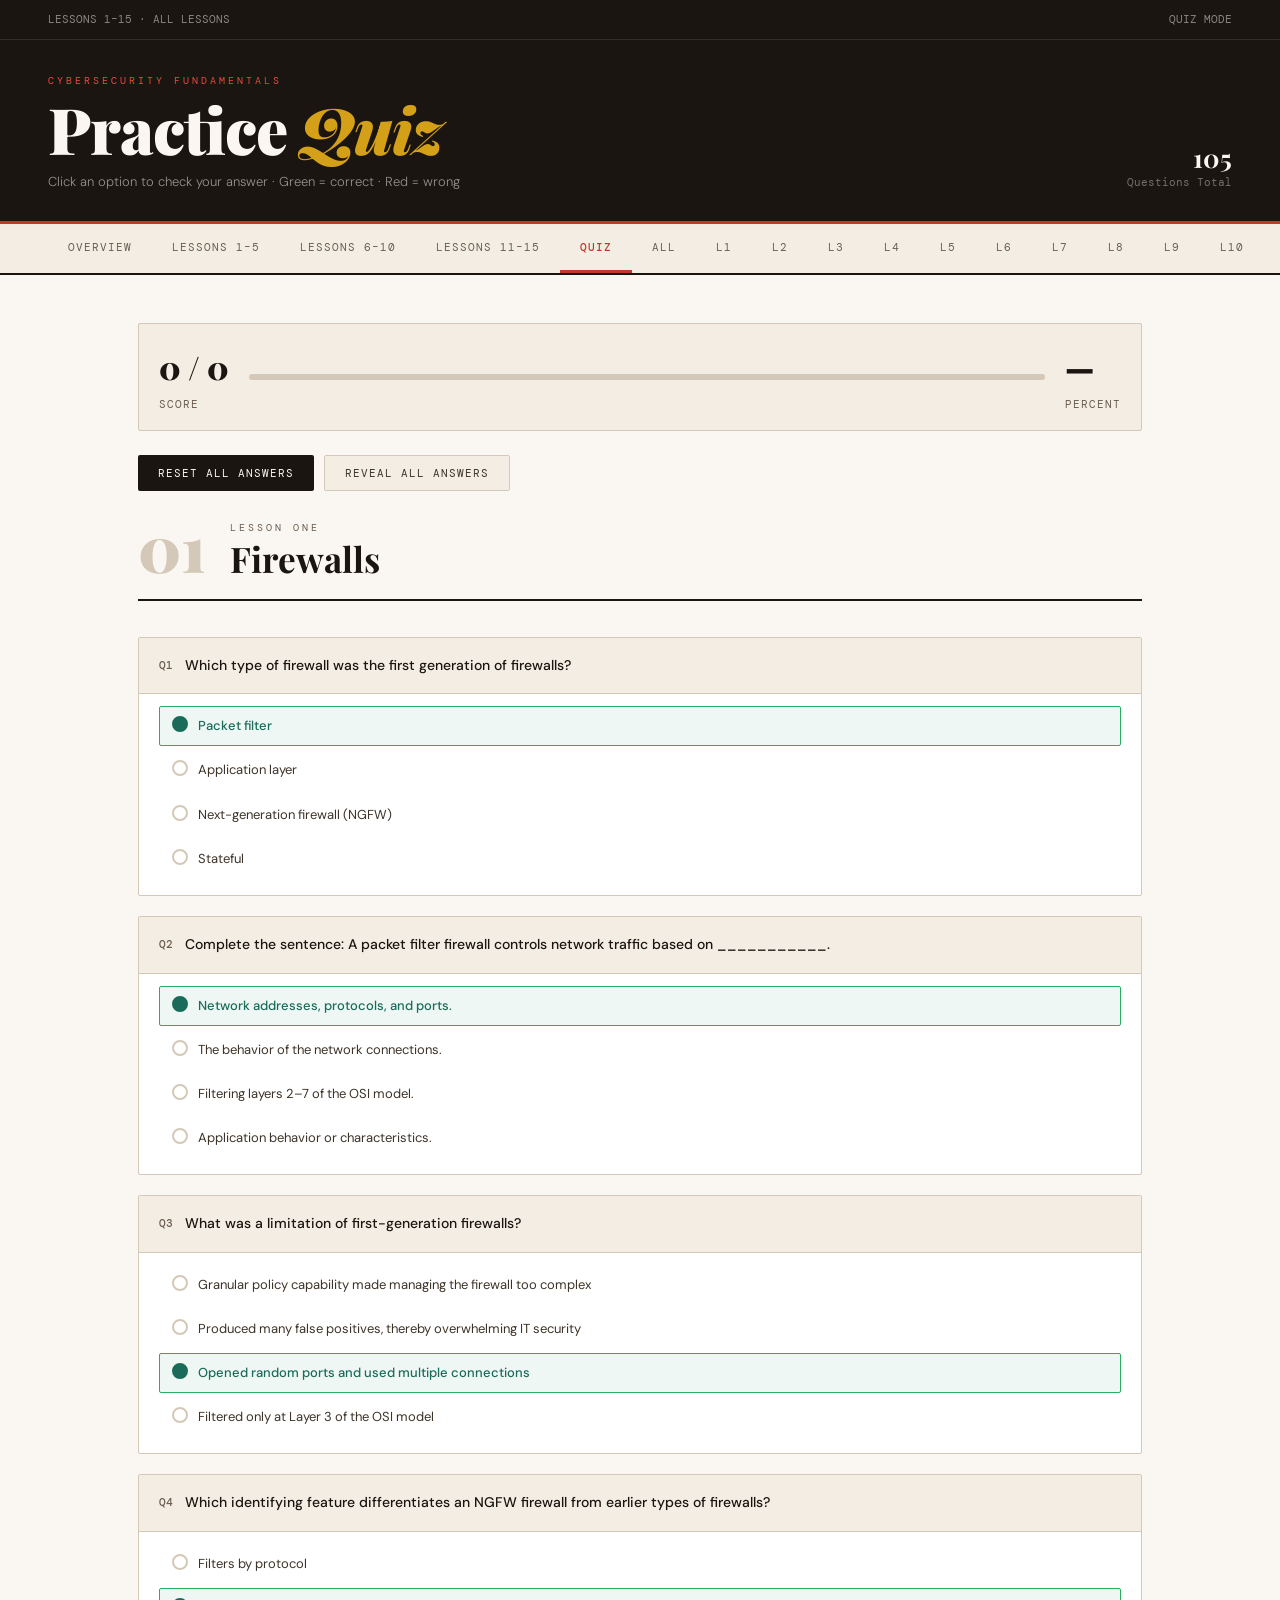
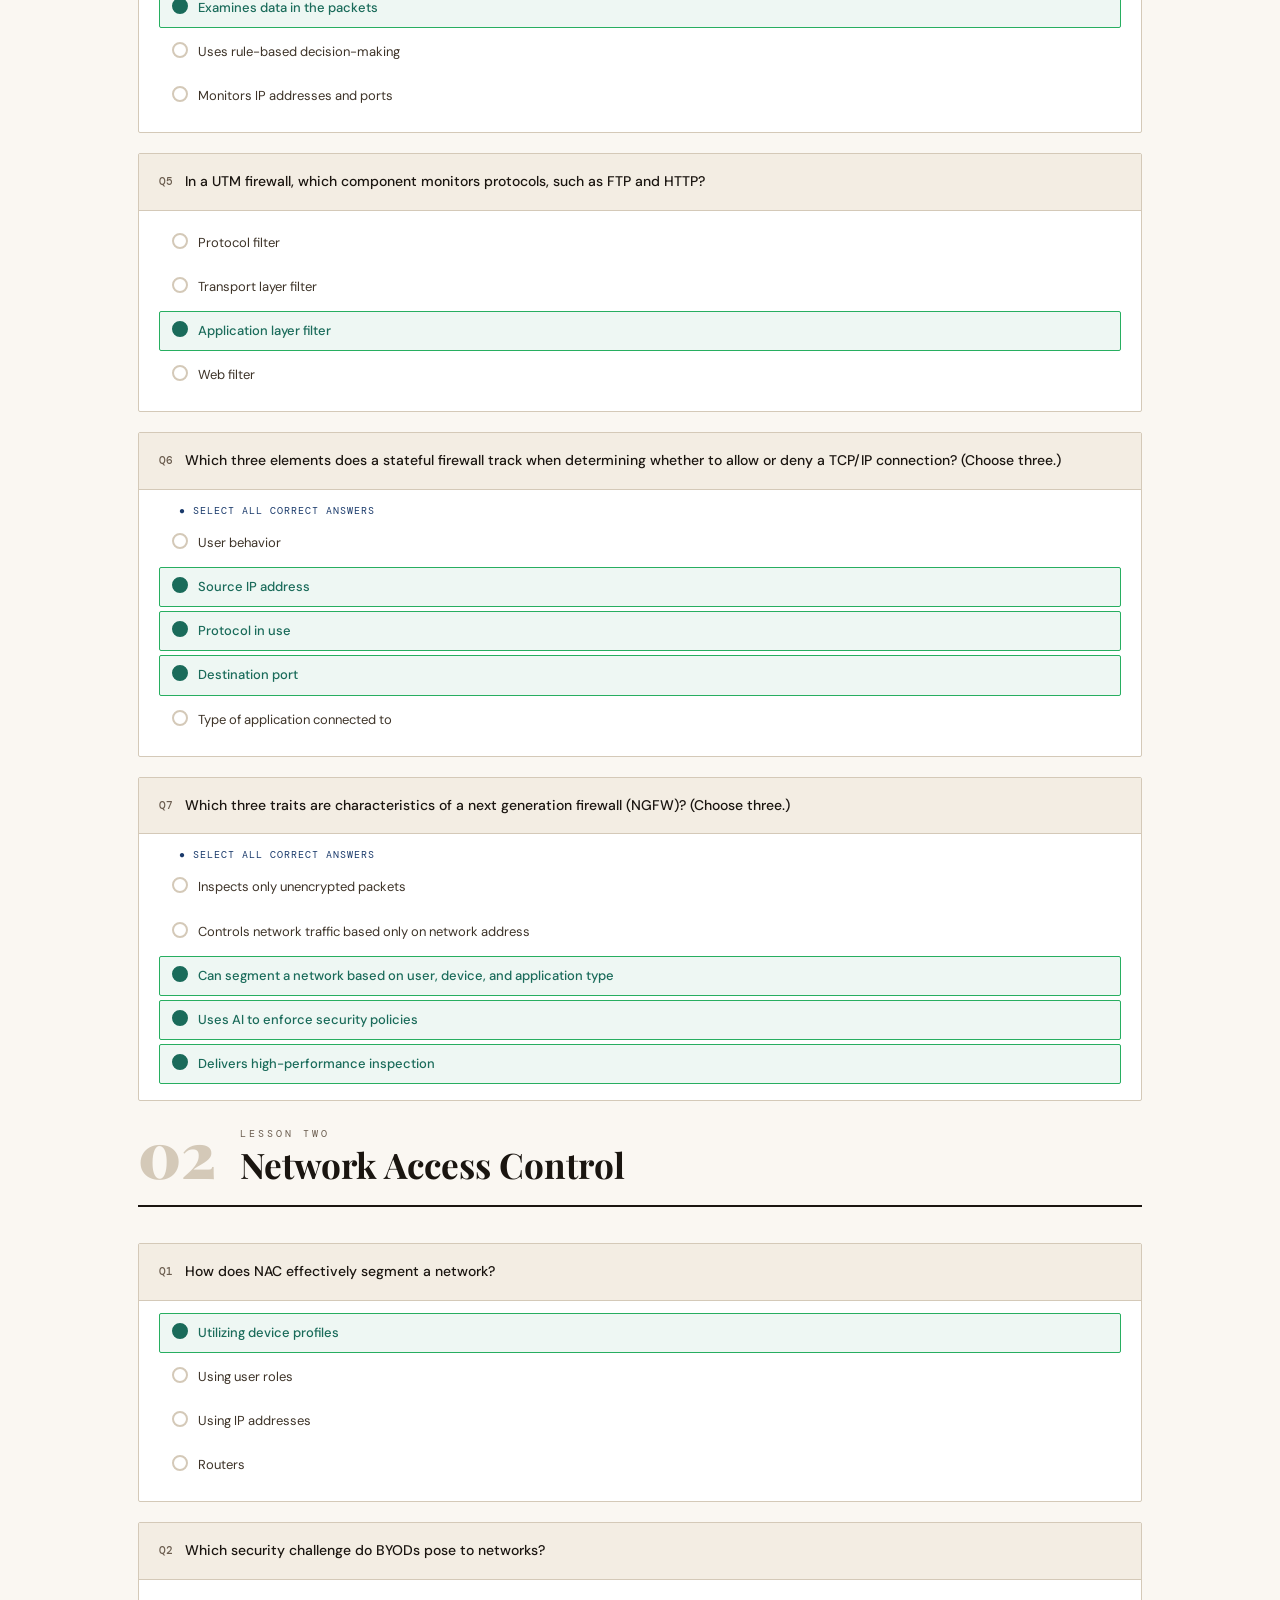
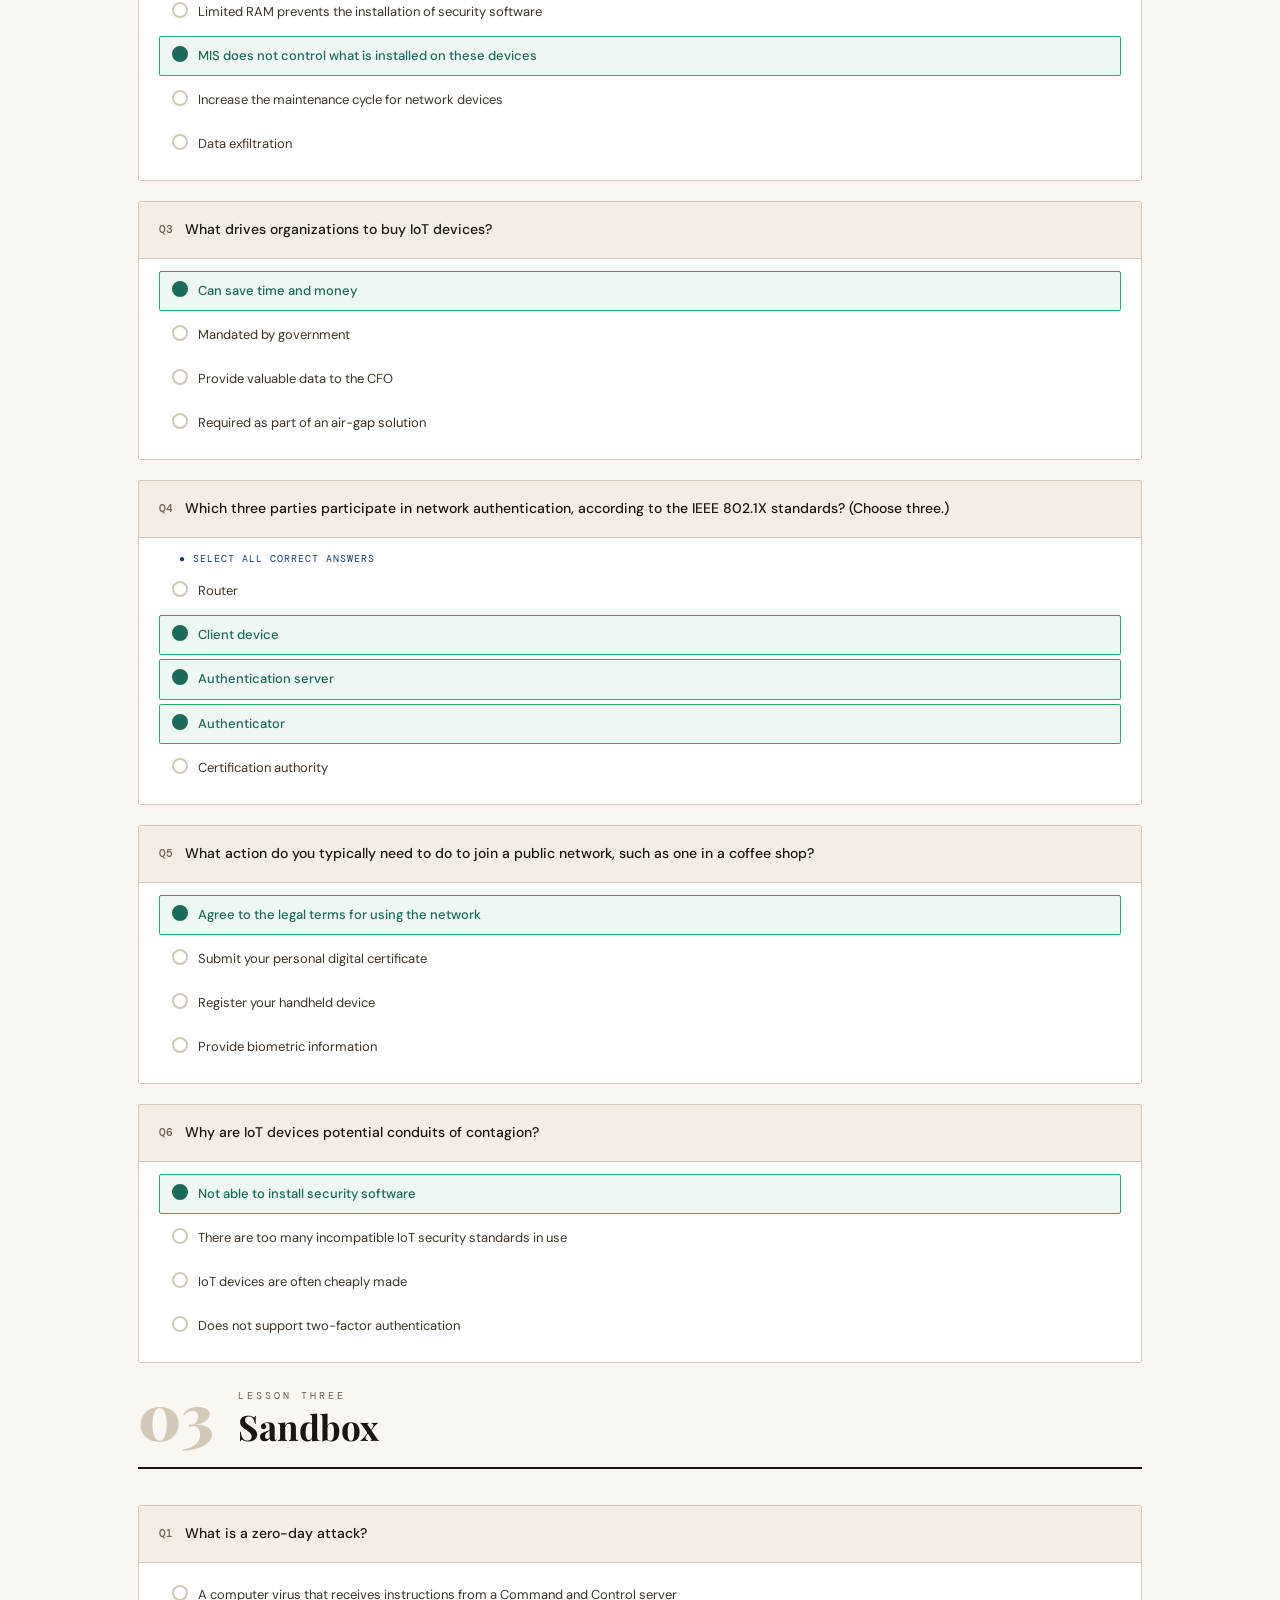
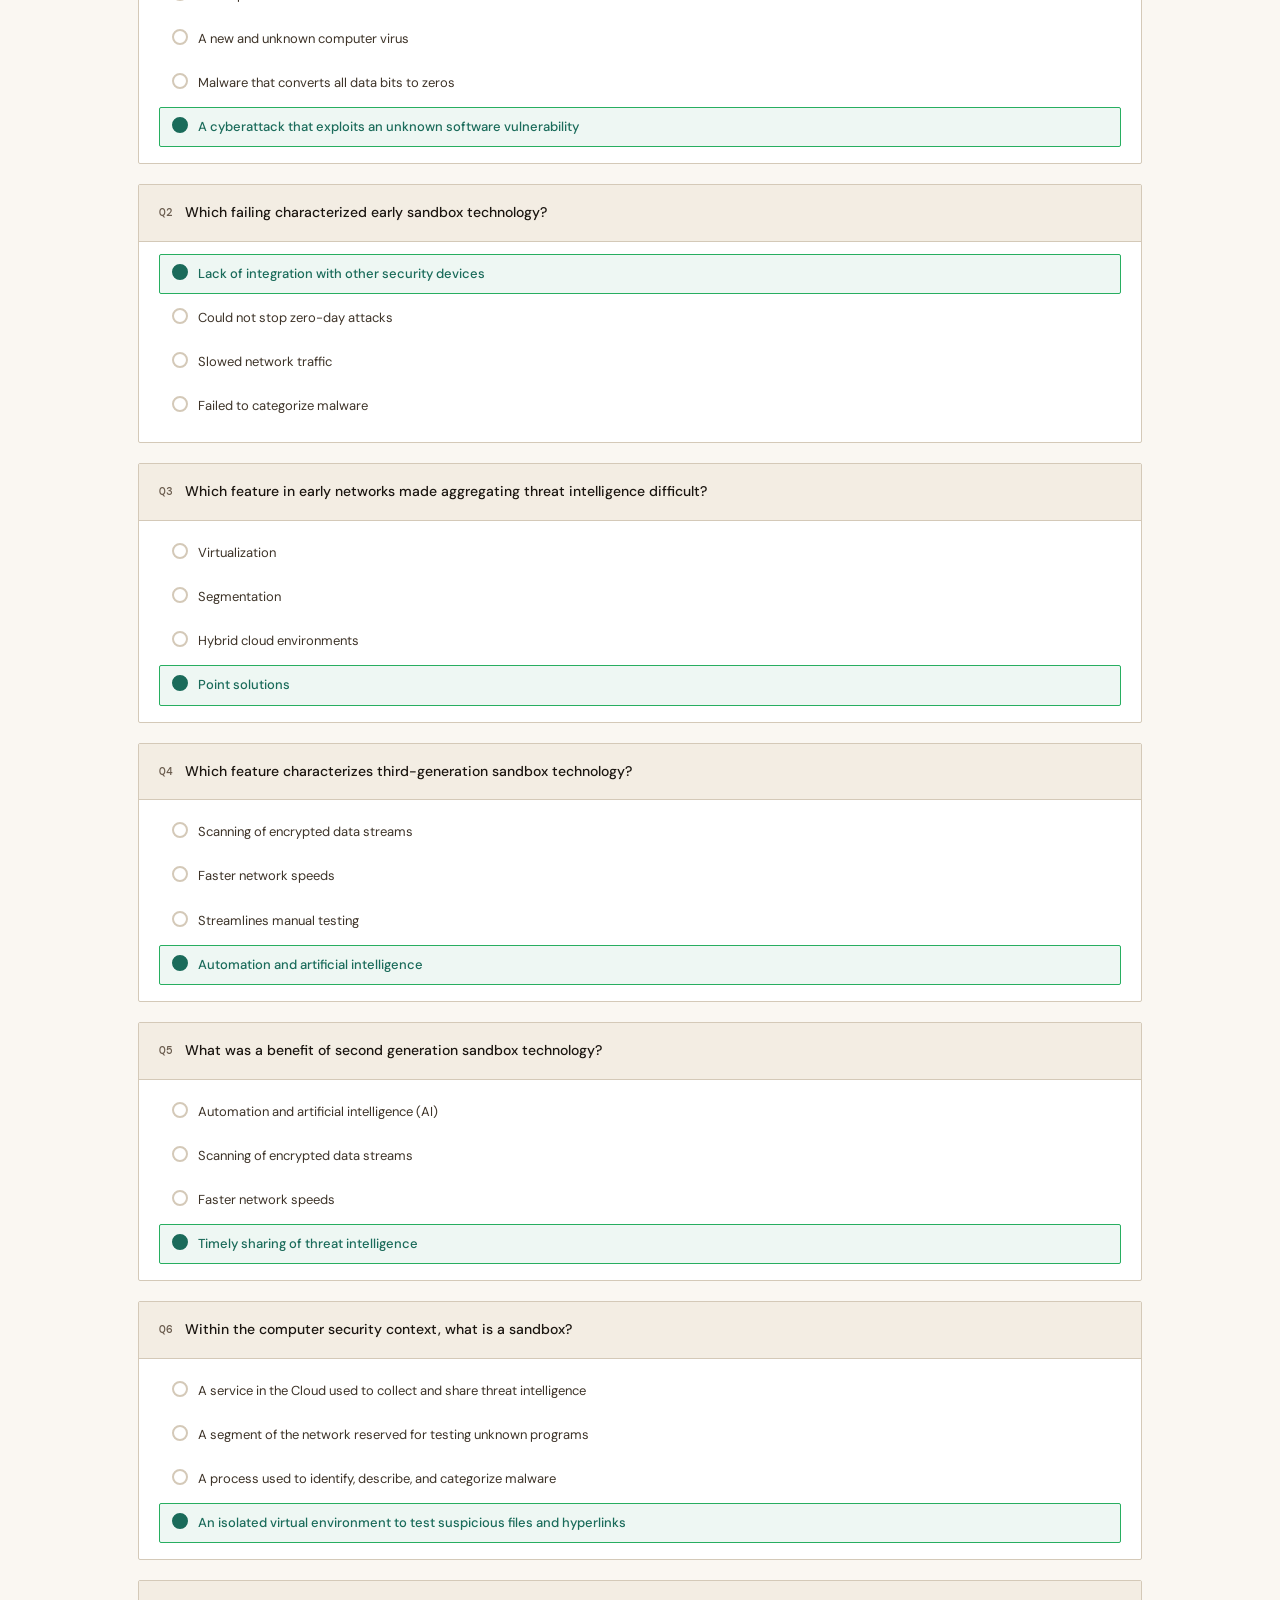
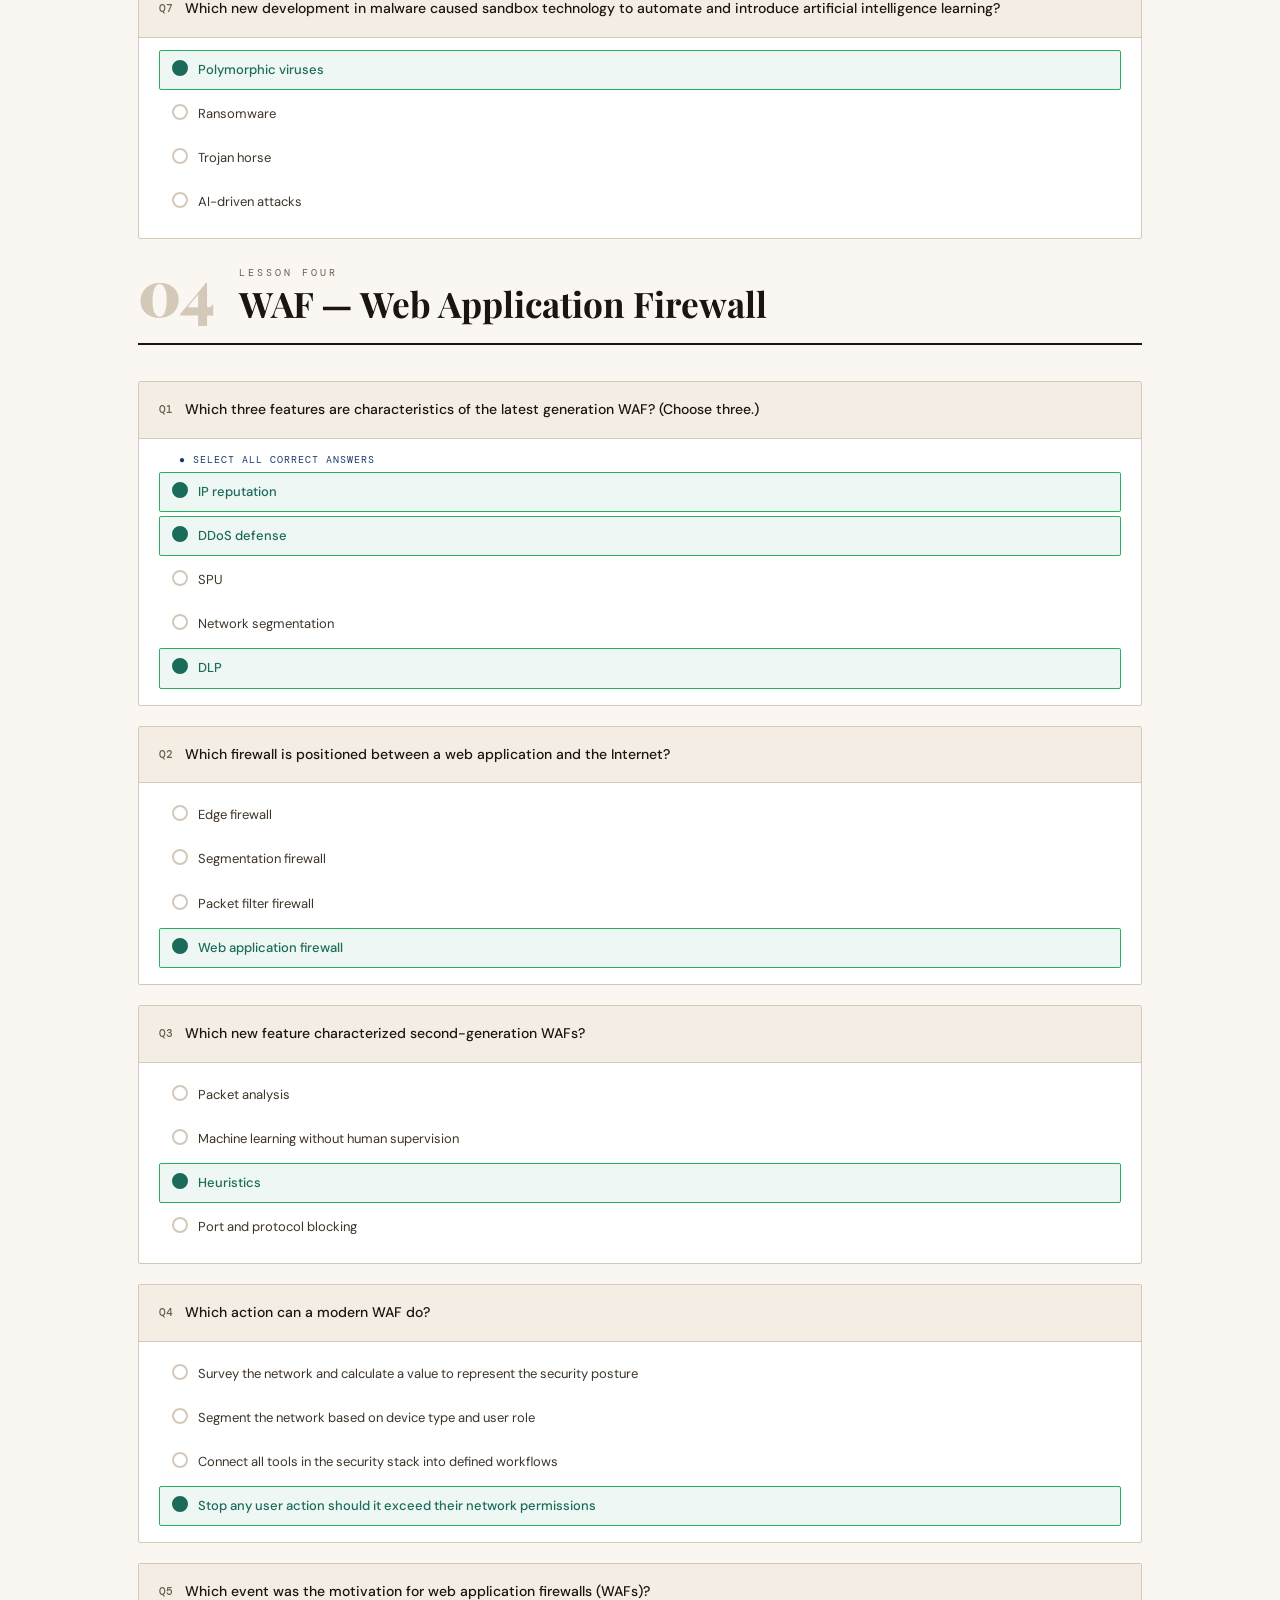
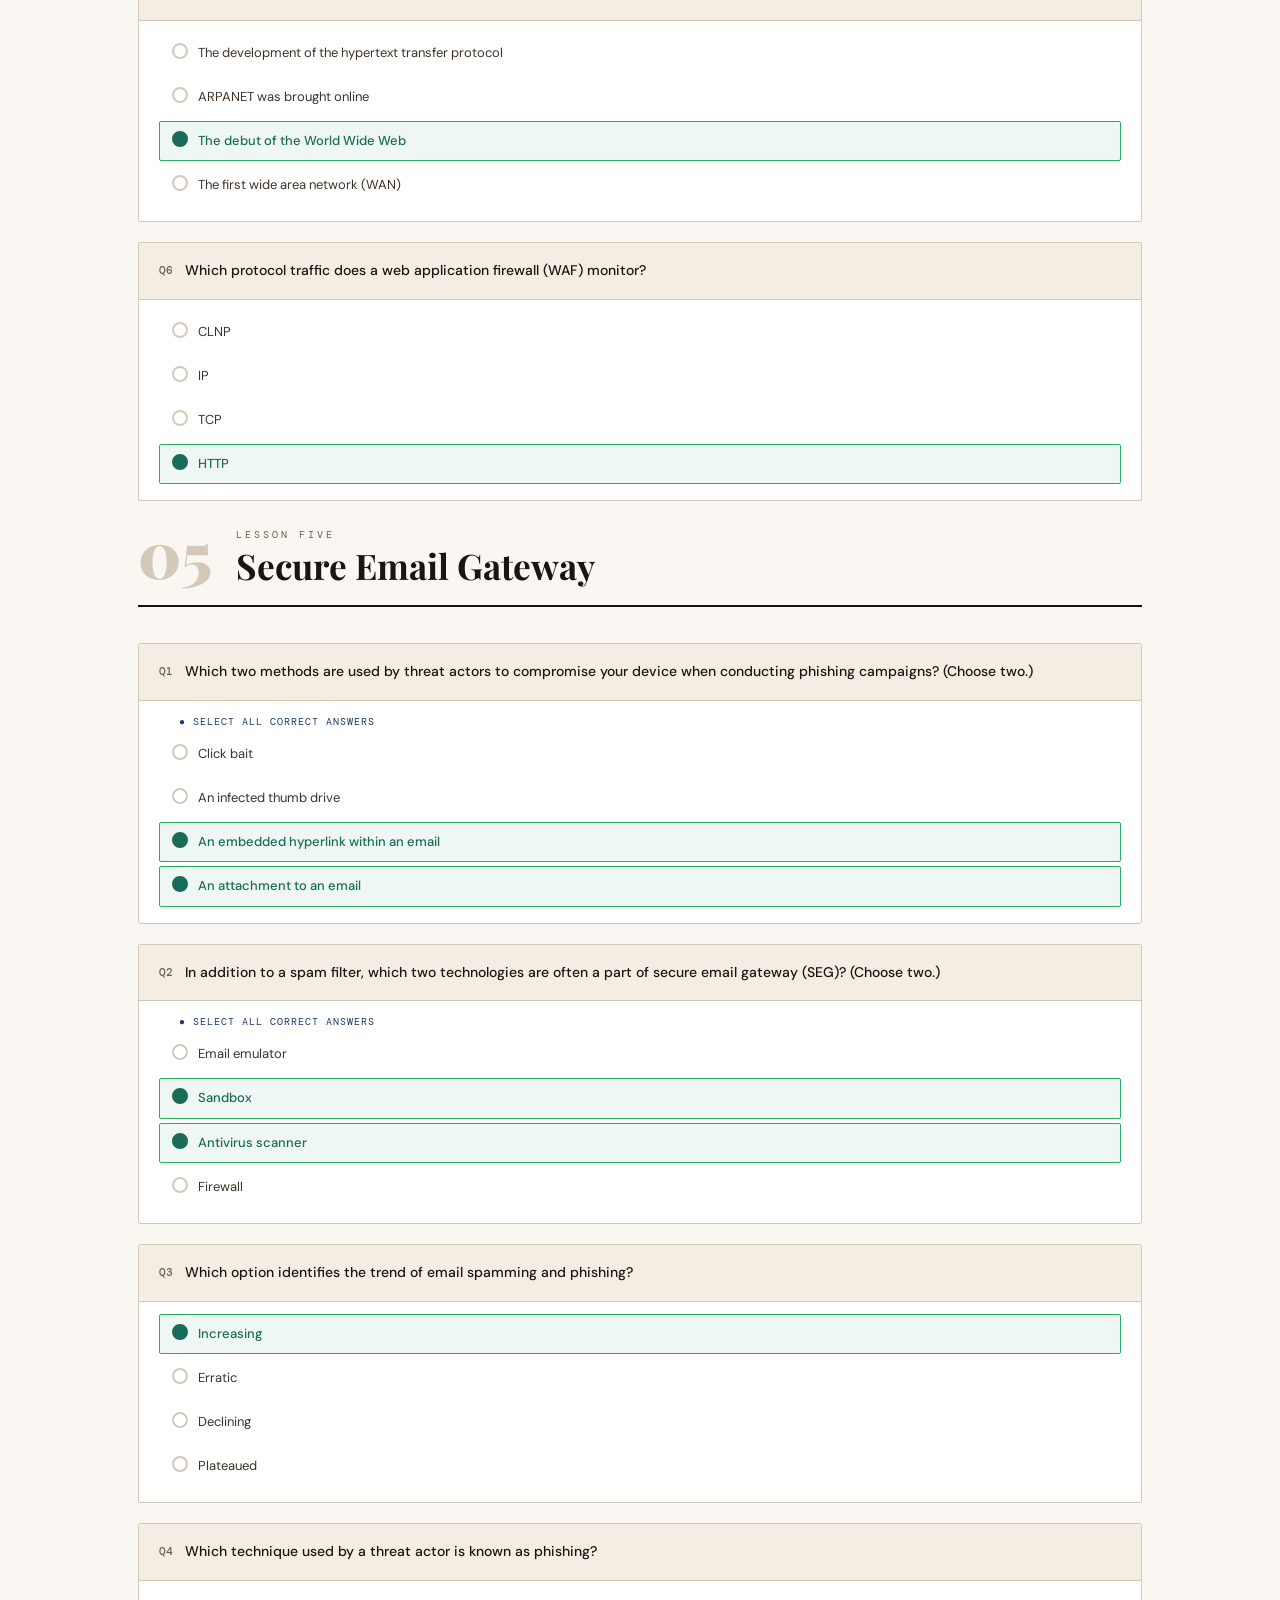
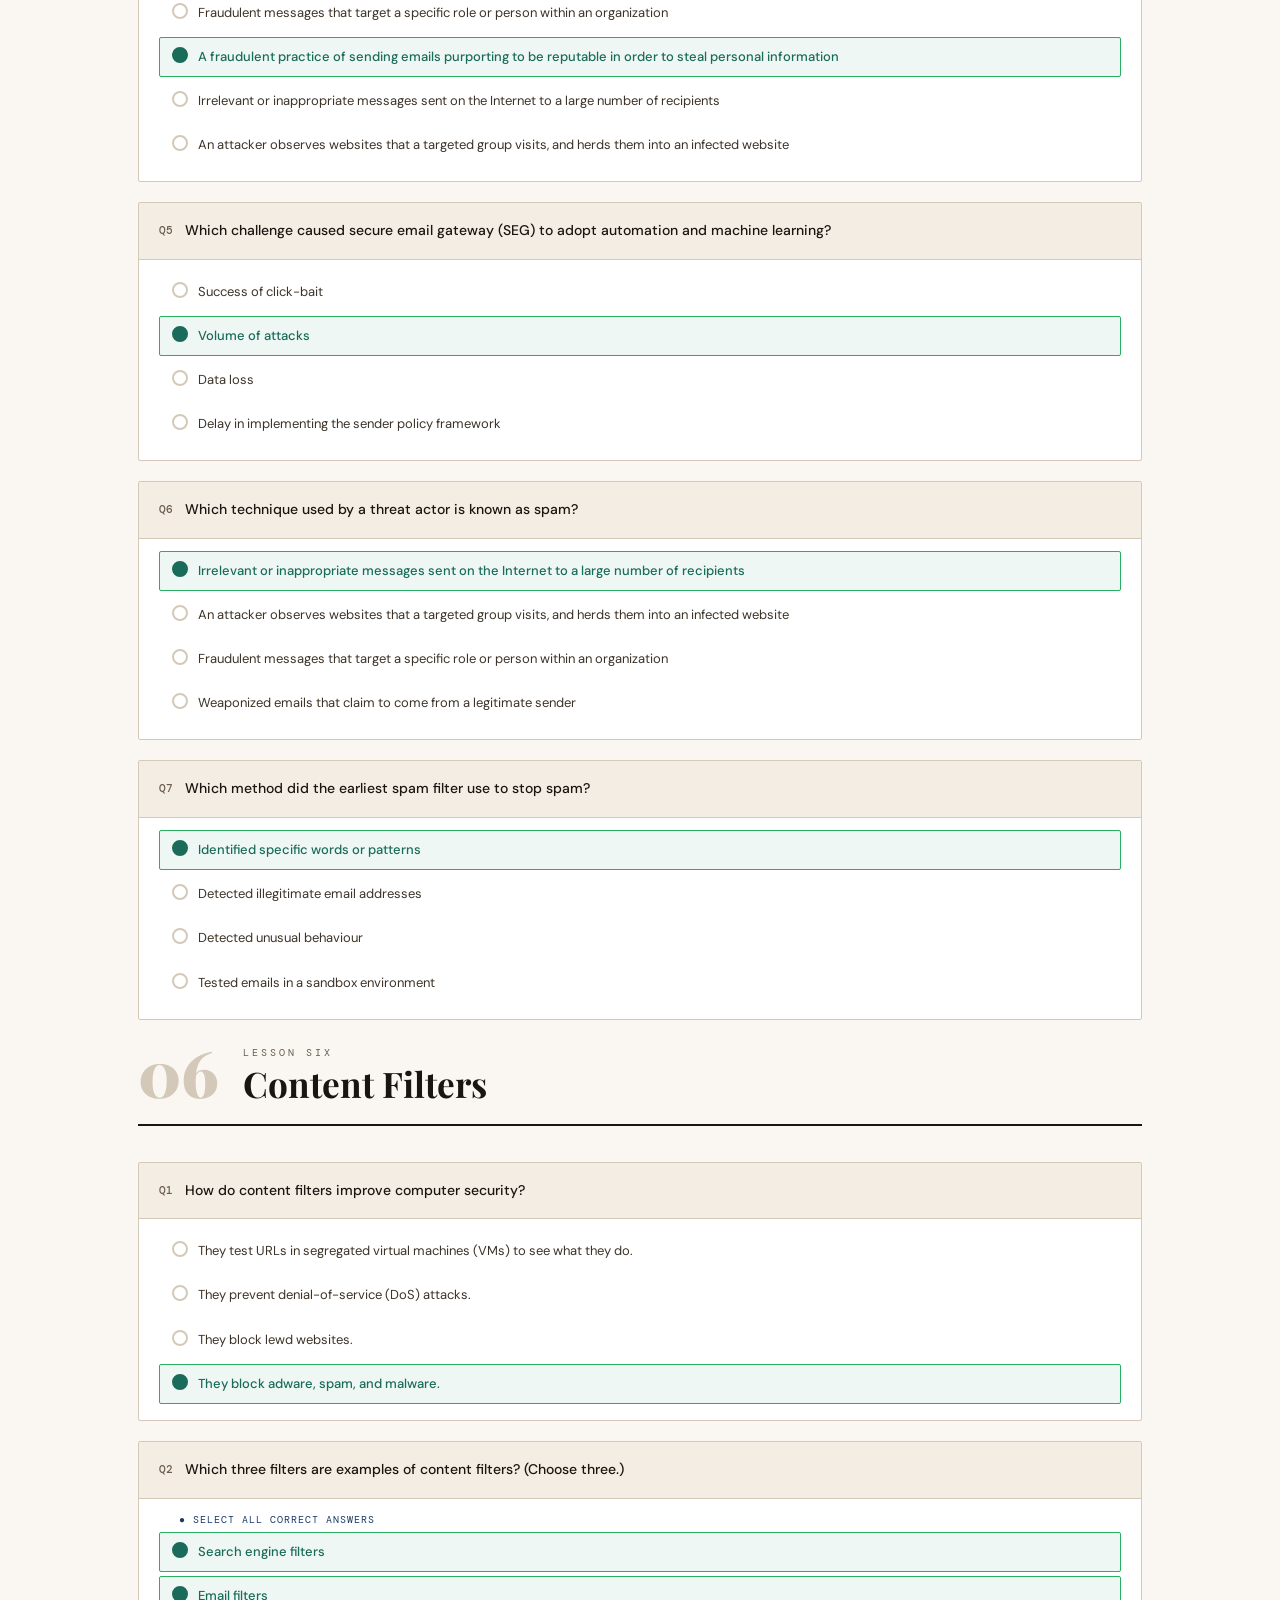
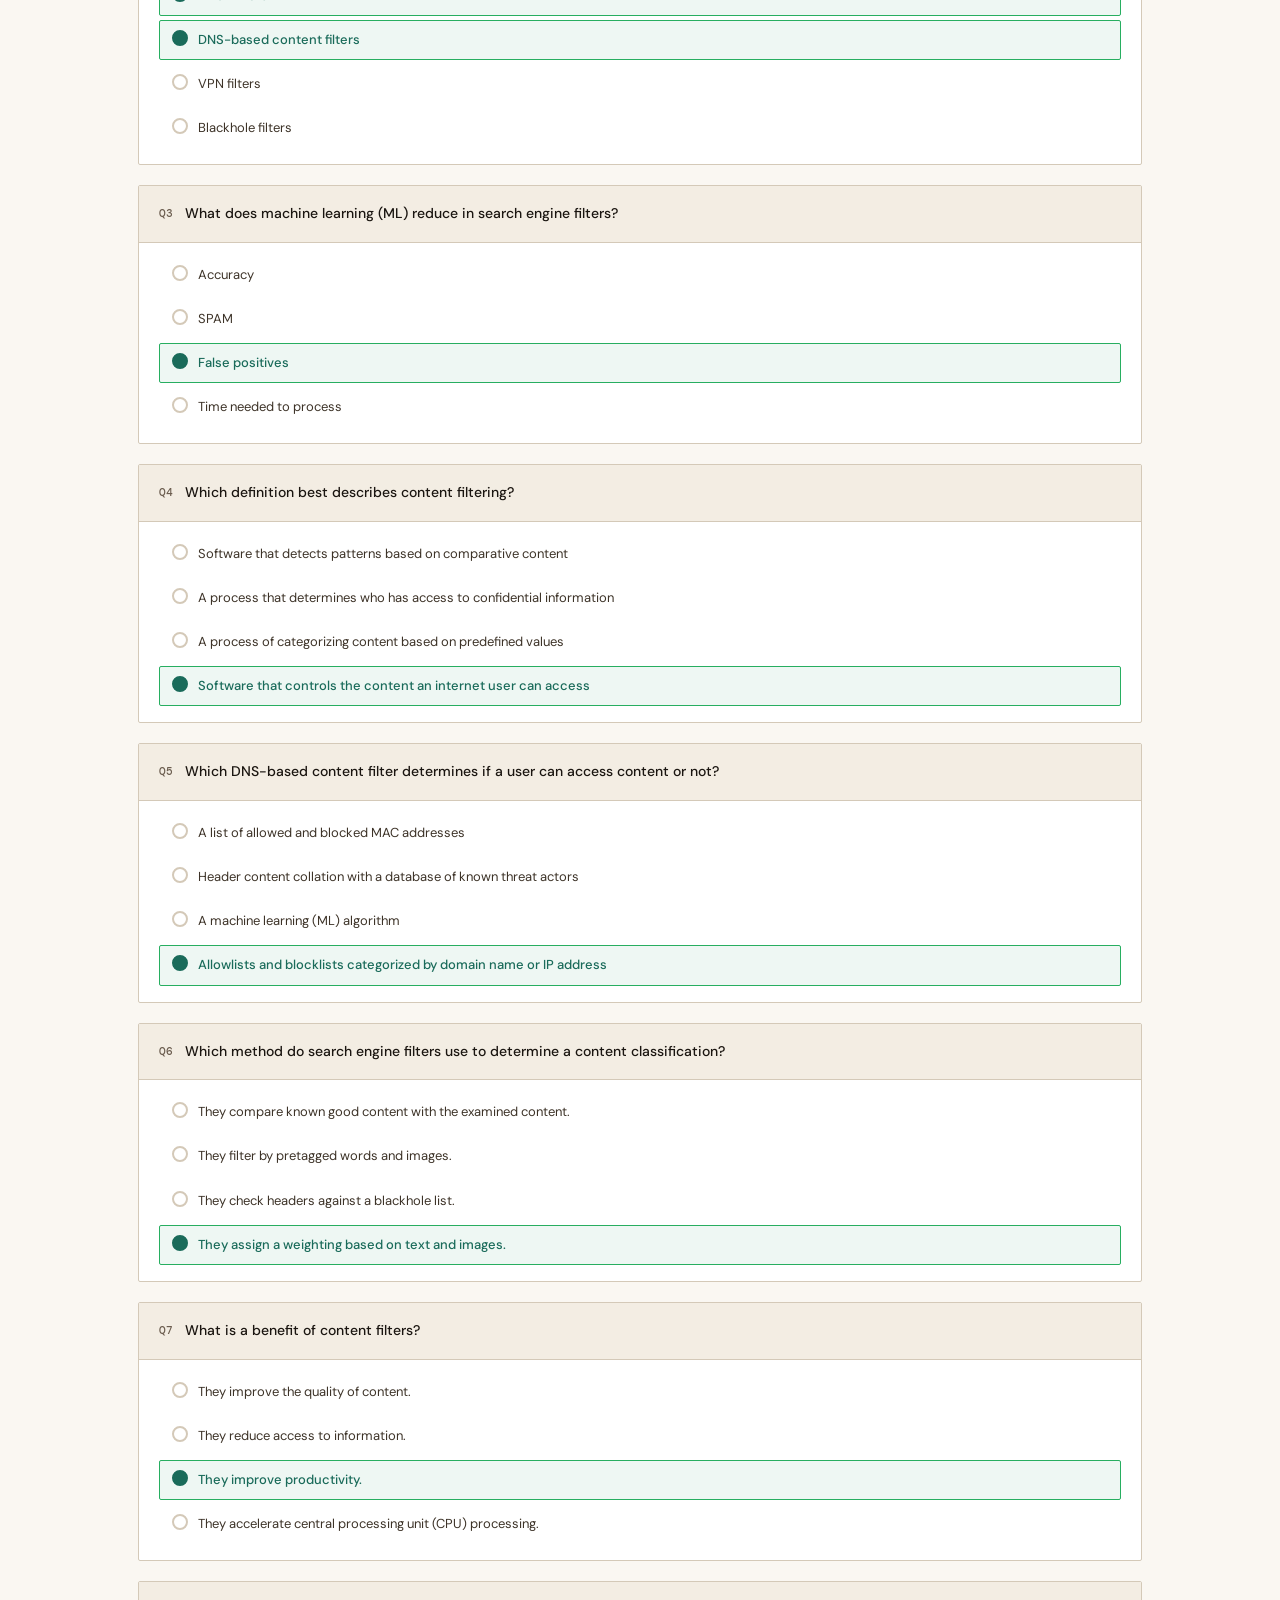
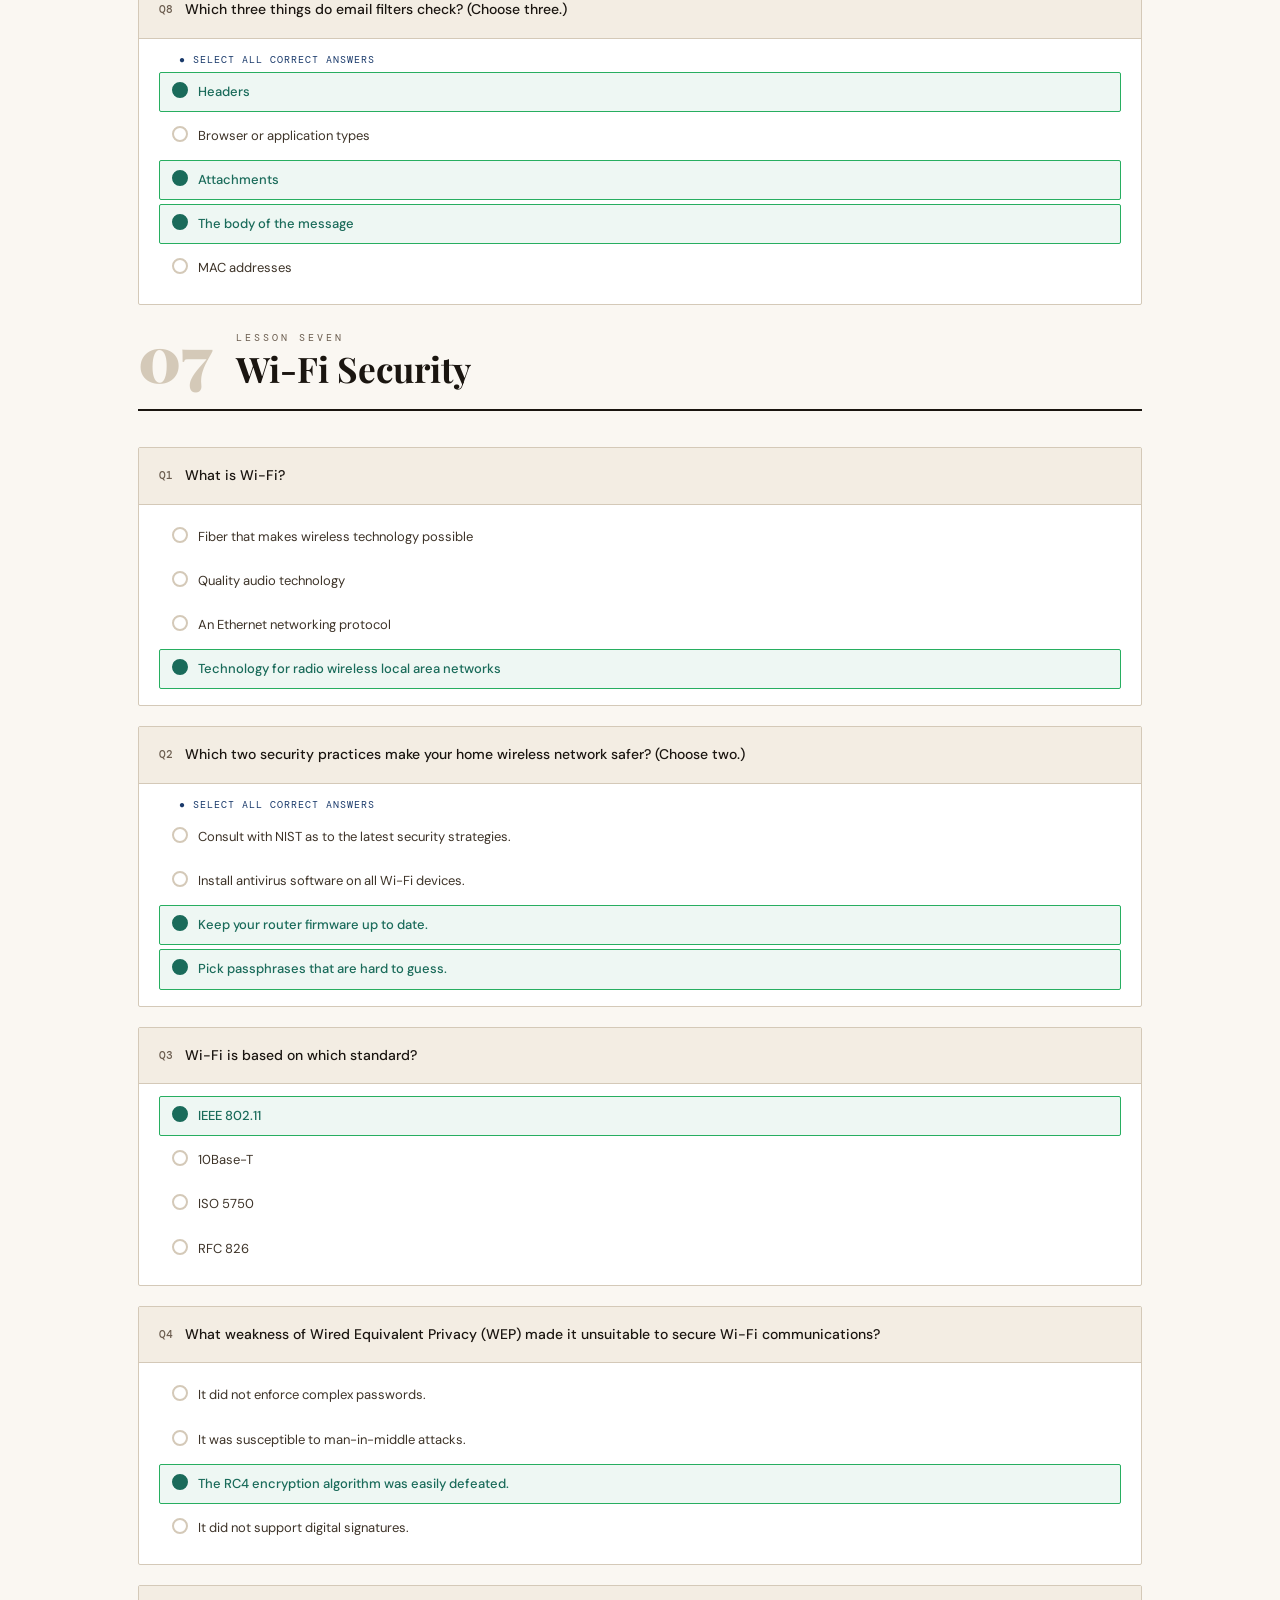
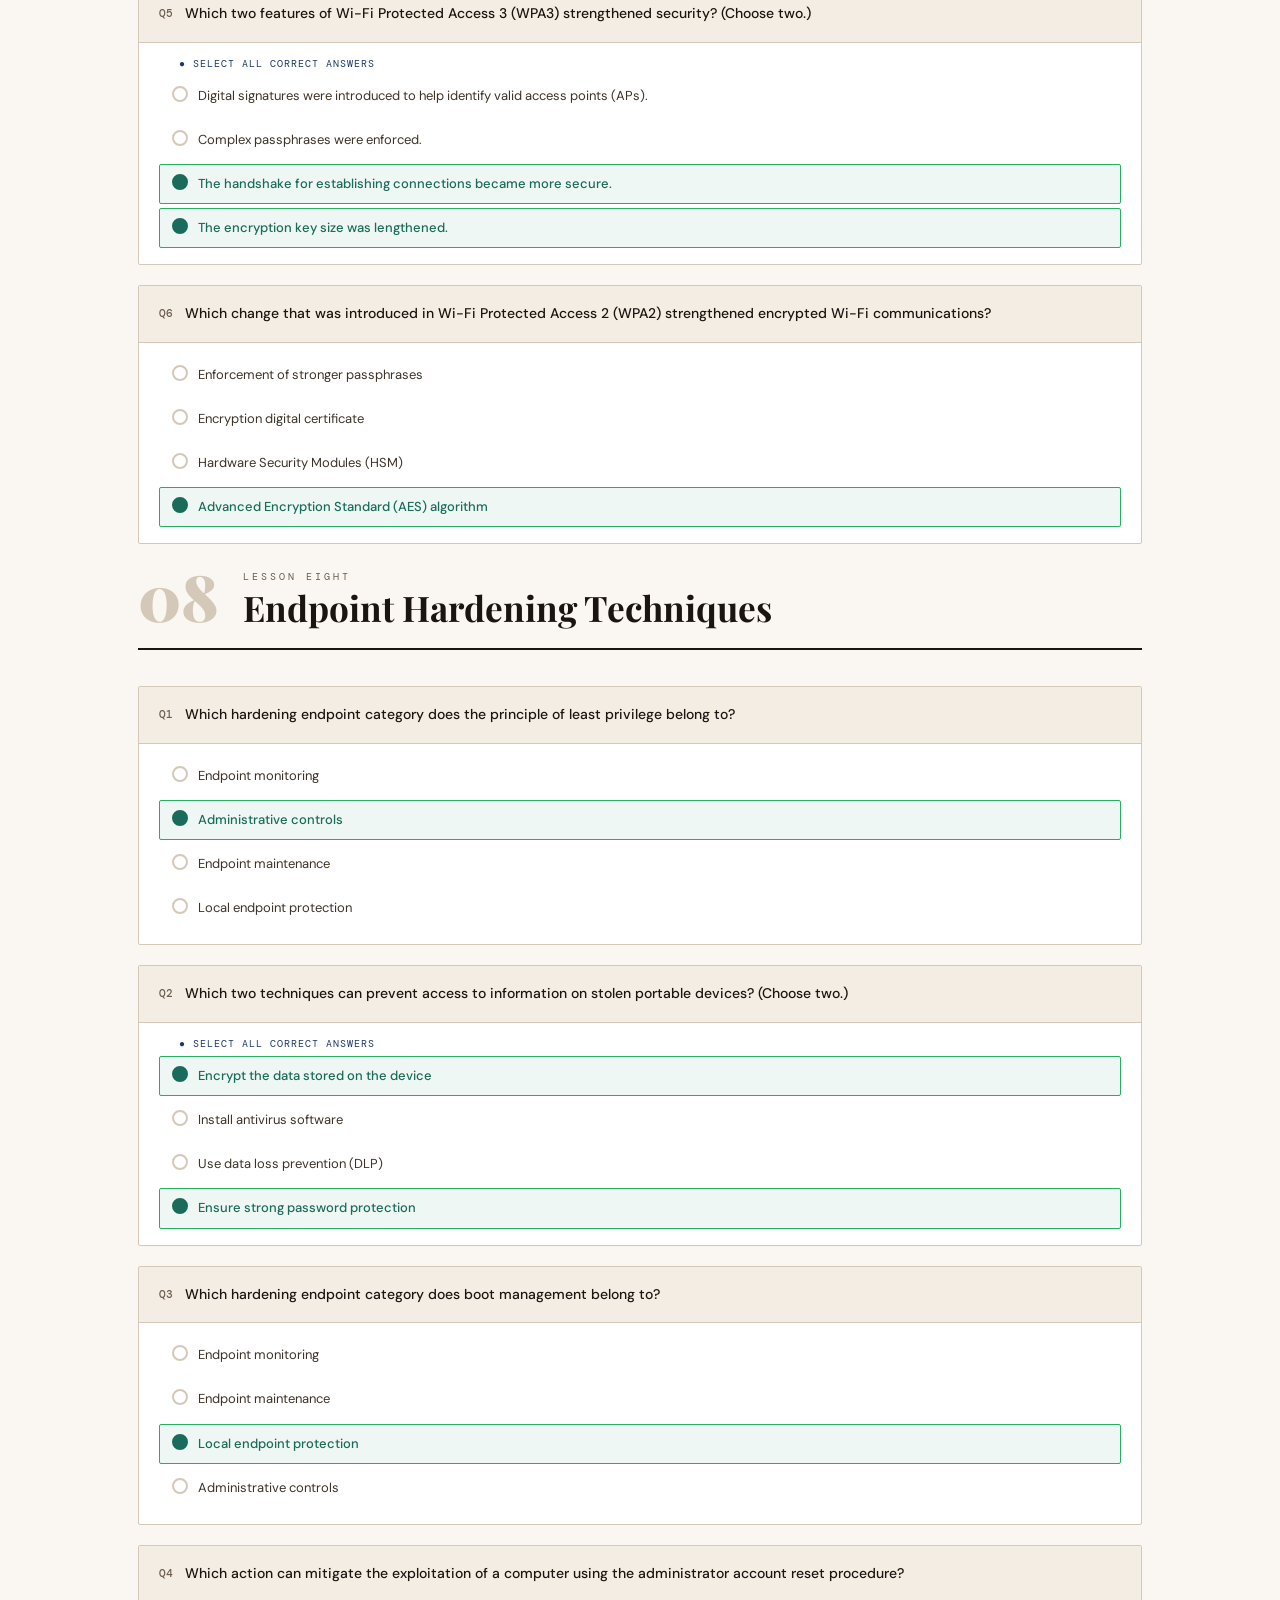
==== quiz.html @ 6c2d9d99 "Add files via upload" ====
<!DOCTYPE html>
<html lang="en">
<head>
<meta charset="UTF-8">
<meta name="viewport" content="width=device-width, initial-scale=1.0">
<title>Quiz — Cybersecurity Reviewer</title>
<link rel="stylesheet" href="styles.css">
</head>
<body>

<header class="masthead">
  <div class="masthead-top">
    <span>LESSONS 1–15 · ALL LESSONS</span>
    <span>QUIZ MODE</span>
  </div>
  <div class="masthead-main">
    <div class="masthead-title">
      <div class="masthead-eyebrow">Cybersecurity Fundamentals</div>
      <h1 class="masthead-h1">Practice <em>Quiz</em></h1>
      <p class="masthead-sub">Click an option to check your answer · Green = correct · Red = wrong</p>
    </div>
    <div class="masthead-meta">
      <strong id="total-count">—</strong>
      Questions Total
    </div>
  </div>
</header>

<nav class="nav">
  <div class="nav-inner">
    <a href="index.html" class="nav-btn">Overview</a>
    <a href="lessons1-5.html" class="nav-btn">Lessons 1–5</a>
    <a href="lessons6-10.html" class="nav-btn">Lessons 6–10</a>
    <a href="lessons11-15.html" class="nav-btn">Lessons 11–15</a>
    <a href="quiz.html" class="nav-btn active">Quiz</a>
    <button class="nav-btn" onclick="showLesson('all')">All</button>
    <button class="nav-btn" onclick="showLesson('l1')">L1</button>
    <button class="nav-btn" onclick="showLesson('l2')">L2</button>
    <button class="nav-btn" onclick="showLesson('l3')">L3</button>
    <button class="nav-btn" onclick="showLesson('l4')">L4</button>
    <button class="nav-btn" onclick="showLesson('l5')">L5</button>
    <button class="nav-btn" onclick="showLesson('l6')">L6</button>
    <button class="nav-btn" onclick="showLesson('l7')">L7</button>
    <button class="nav-btn" onclick="showLesson('l8')">L8</button>
    <button class="nav-btn" onclick="showLesson('l9')">L9</button>
    <button class="nav-btn" onclick="showLesson('l10')">L10</button>
    <button class="nav-btn" onclick="showLesson('l11')">L11</button>
    <button class="nav-btn" onclick="showLesson('l12')">L12</button>
    <button class="nav-btn" onclick="showLesson('l13')">L13</button>
    <button class="nav-btn" onclick="showLesson('l14')">L14</button>
    <button class="nav-btn" onclick="showLesson('l15')">L15</button>
  </div>
</nav>

<main class="page">

  <div class="quiz-score-bar">
    <div>
      <div class="quiz-score-num"><span id="score-correct">0</span> / <span id="score-total">0</span></div>
      <div class="quiz-score-label">Score</div>
    </div>
    <div class="quiz-progress"><div class="quiz-progress-fill" id="progress-fill" style="width:0%"></div></div>
    <div>
      <div class="quiz-score-num" id="score-pct">—</div>
      <div class="quiz-score-label">Percent</div>
    </div>
  </div>

  <div class="quiz-ctrl">
    <button class="quiz-ctrl-btn" onclick="resetAll()">Reset All Answers</button>
    <button class="quiz-ctrl-btn secondary" onclick="revealAll()">Reveal All Answers</button>
  </div>

  <!-- ═══════ LESSON 1 ═══════ -->
  <div class="lesson-header" data-lesson="l1">
    <div class="lesson-num">01</div>
    <div class="lesson-title-block">
      <div class="lesson-label">Lesson One</div>
      <h2 class="lesson-title">Firewalls</h2>
    </div>
  </div>

  <div class="quiz-block" data-lesson="l1">
    <div class="quiz-q"><span class="quiz-qnum">Q1</span><span>Which type of firewall was the first generation of firewalls?</span></div>
    <div class="quiz-options">
      <div class="quiz-option correct" data-correct="true"><div class="quiz-dot"></div>Packet filter</div>
      <div class="quiz-option" data-correct="false"><div class="quiz-dot"></div>Application layer</div>
      <div class="quiz-option" data-correct="false"><div class="quiz-dot"></div>Next-generation firewall (NGFW)</div>
      <div class="quiz-option" data-correct="false"><div class="quiz-dot"></div>Stateful</div>
    </div>
  </div>

  <div class="quiz-block" data-lesson="l1">
    <div class="quiz-q"><span class="quiz-qnum">Q2</span><span>Complete the sentence: A packet filter firewall controls network traffic based on ___________.</span></div>
    <div class="quiz-options">
      <div class="quiz-option correct" data-correct="true"><div class="quiz-dot"></div>Network addresses, protocols, and ports.</div>
      <div class="quiz-option" data-correct="false"><div class="quiz-dot"></div>The behavior of the network connections.</div>
      <div class="quiz-option" data-correct="false"><div class="quiz-dot"></div>Filtering layers 2–7 of the OSI model.</div>
      <div class="quiz-option" data-correct="false"><div class="quiz-dot"></div>Application behavior or characteristics.</div>
    </div>
  </div>

  <div class="quiz-block" data-lesson="l1">
    <div class="quiz-q"><span class="quiz-qnum">Q3</span><span>What was a limitation of first-generation firewalls?</span></div>
    <div class="quiz-options">
      <div class="quiz-option" data-correct="false"><div class="quiz-dot"></div>Granular policy capability made managing the firewall too complex</div>
      <div class="quiz-option" data-correct="false"><div class="quiz-dot"></div>Produced many false positives, thereby overwhelming IT security</div>
      <div class="quiz-option correct" data-correct="true"><div class="quiz-dot"></div>Opened random ports and used multiple connections</div>
      <div class="quiz-option" data-correct="false"><div class="quiz-dot"></div>Filtered only at Layer 3 of the OSI model</div>
    </div>
  </div>

  <div class="quiz-block" data-lesson="l1">
    <div class="quiz-q"><span class="quiz-qnum">Q4</span><span>Which identifying feature differentiates an NGFW firewall from earlier types of firewalls?</span></div>
    <div class="quiz-options">
      <div class="quiz-option" data-correct="false"><div class="quiz-dot"></div>Filters by protocol</div>
      <div class="quiz-option correct" data-correct="true"><div class="quiz-dot"></div>Examines data in the packets</div>
      <div class="quiz-option" data-correct="false"><div class="quiz-dot"></div>Uses rule-based decision-making</div>
      <div class="quiz-option" data-correct="false"><div class="quiz-dot"></div>Monitors IP addresses and ports</div>
    </div>
  </div>

  <div class="quiz-block" data-lesson="l1">
    <div class="quiz-q"><span class="quiz-qnum">Q5</span><span>In a UTM firewall, which component monitors protocols, such as FTP and HTTP?</span></div>
    <div class="quiz-options">
      <div class="quiz-option" data-correct="false"><div class="quiz-dot"></div>Protocol filter</div>
      <div class="quiz-option" data-correct="false"><div class="quiz-dot"></div>Transport layer filter</div>
      <div class="quiz-option correct" data-correct="true"><div class="quiz-dot"></div>Application layer filter</div>
      <div class="quiz-option" data-correct="false"><div class="quiz-dot"></div>Web filter</div>
    </div>
  </div>

  <div class="quiz-block" data-lesson="l1">
    <div class="quiz-q"><span class="quiz-qnum">Q6</span><span>Which three elements does a stateful firewall track when determining whether to allow or deny a TCP/IP connection? (Choose three.)</span></div>
    <div class="quiz-options">
      <div class="quiz-multi-note">● Select all correct answers</div>
      <div class="quiz-option" data-correct="false"><div class="quiz-dot"></div>User behavior</div>
      <div class="quiz-option correct" data-correct="true"><div class="quiz-dot"></div>Source IP address</div>
      <div class="quiz-option correct" data-correct="true"><div class="quiz-dot"></div>Protocol in use</div>
      <div class="quiz-option correct" data-correct="true"><div class="quiz-dot"></div>Destination port</div>
      <div class="quiz-option" data-correct="false"><div class="quiz-dot"></div>Type of application connected to</div>
    </div>
  </div>

  <div class="quiz-block" data-lesson="l1">
    <div class="quiz-q"><span class="quiz-qnum">Q7</span><span>Which three traits are characteristics of a next generation firewall (NGFW)? (Choose three.)</span></div>
    <div class="quiz-options">
      <div class="quiz-multi-note">● Select all correct answers</div>
      <div class="quiz-option" data-correct="false"><div class="quiz-dot"></div>Inspects only unencrypted packets</div>
      <div class="quiz-option" data-correct="false"><div class="quiz-dot"></div>Controls network traffic based only on network address</div>
      <div class="quiz-option correct" data-correct="true"><div class="quiz-dot"></div>Can segment a network based on user, device, and application type</div>
      <div class="quiz-option correct" data-correct="true"><div class="quiz-dot"></div>Uses AI to enforce security policies</div>
      <div class="quiz-option correct" data-correct="true"><div class="quiz-dot"></div>Delivers high-performance inspection</div>
    </div>
  </div>

  <!-- ═══════ LESSON 2 ═══════ -->
  <div class="lesson-header" data-lesson="l2">
    <div class="lesson-num">02</div>
    <div class="lesson-title-block">
      <div class="lesson-label">Lesson Two</div>
      <h2 class="lesson-title">Network Access Control</h2>
    </div>
  </div>

  <div class="quiz-block" data-lesson="l2">
    <div class="quiz-q"><span class="quiz-qnum">Q1</span><span>How does NAC effectively segment a network?</span></div>
    <div class="quiz-options">
      <div class="quiz-option correct" data-correct="true"><div class="quiz-dot"></div>Utilizing device profiles</div>
      <div class="quiz-option" data-correct="false"><div class="quiz-dot"></div>Using user roles</div>
      <div class="quiz-option" data-correct="false"><div class="quiz-dot"></div>Using IP addresses</div>
      <div class="quiz-option" data-correct="false"><div class="quiz-dot"></div>Routers</div>
    </div>
  </div>

  <div class="quiz-block" data-lesson="l2">
    <div class="quiz-q"><span class="quiz-qnum">Q2</span><span>Which security challenge do BYODs pose to networks?</span></div>
    <div class="quiz-options">
      <div class="quiz-option" data-correct="false"><div class="quiz-dot"></div>Limited RAM prevents the installation of security software</div>
      <div class="quiz-option correct" data-correct="true"><div class="quiz-dot"></div>MIS does not control what is installed on these devices</div>
      <div class="quiz-option" data-correct="false"><div class="quiz-dot"></div>Increase the maintenance cycle for network devices</div>
      <div class="quiz-option" data-correct="false"><div class="quiz-dot"></div>Data exfiltration</div>
    </div>
  </div>

  <div class="quiz-block" data-lesson="l2">
    <div class="quiz-q"><span class="quiz-qnum">Q3</span><span>What drives organizations to buy IoT devices?</span></div>
    <div class="quiz-options">
      <div class="quiz-option correct" data-correct="true"><div class="quiz-dot"></div>Can save time and money</div>
      <div class="quiz-option" data-correct="false"><div class="quiz-dot"></div>Mandated by government</div>
      <div class="quiz-option" data-correct="false"><div class="quiz-dot"></div>Provide valuable data to the CFO</div>
      <div class="quiz-option" data-correct="false"><div class="quiz-dot"></div>Required as part of an air-gap solution</div>
    </div>
  </div>

  <div class="quiz-block" data-lesson="l2">
    <div class="quiz-q"><span class="quiz-qnum">Q4</span><span>Which three parties participate in network authentication, according to the IEEE 802.1X standards? (Choose three.)</span></div>
    <div class="quiz-options">
      <div class="quiz-multi-note">● Select all correct answers</div>
      <div class="quiz-option" data-correct="false"><div class="quiz-dot"></div>Router</div>
      <div class="quiz-option correct" data-correct="true"><div class="quiz-dot"></div>Client device</div>
      <div class="quiz-option correct" data-correct="true"><div class="quiz-dot"></div>Authentication server</div>
      <div class="quiz-option correct" data-correct="true"><div class="quiz-dot"></div>Authenticator</div>
      <div class="quiz-option" data-correct="false"><div class="quiz-dot"></div>Certification authority</div>
    </div>
  </div>

  <div class="quiz-block" data-lesson="l2">
    <div class="quiz-q"><span class="quiz-qnum">Q5</span><span>What action do you typically need to do to join a public network, such as one in a coffee shop?</span></div>
    <div class="quiz-options">
      <div class="quiz-option correct" data-correct="true"><div class="quiz-dot"></div>Agree to the legal terms for using the network</div>
      <div class="quiz-option" data-correct="false"><div class="quiz-dot"></div>Submit your personal digital certificate</div>
      <div class="quiz-option" data-correct="false"><div class="quiz-dot"></div>Register your handheld device</div>
      <div class="quiz-option" data-correct="false"><div class="quiz-dot"></div>Provide biometric information</div>
    </div>
  </div>

  <div class="quiz-block" data-lesson="l2">
    <div class="quiz-q"><span class="quiz-qnum">Q6</span><span>Why are IoT devices potential conduits of contagion?</span></div>
    <div class="quiz-options">
      <div class="quiz-option correct" data-correct="true"><div class="quiz-dot"></div>Not able to install security software</div>
      <div class="quiz-option" data-correct="false"><div class="quiz-dot"></div>There are too many incompatible IoT security standards in use</div>
      <div class="quiz-option" data-correct="false"><div class="quiz-dot"></div>IoT devices are often cheaply made</div>
      <div class="quiz-option" data-correct="false"><div class="quiz-dot"></div>Does not support two-factor authentication</div>
    </div>
  </div>

  <!-- ═══════ LESSON 3 ═══════ -->
  <div class="lesson-header" data-lesson="l3">
    <div class="lesson-num">03</div>
    <div class="lesson-title-block">
      <div class="lesson-label">Lesson Three</div>
      <h2 class="lesson-title">Sandbox</h2>
    </div>
  </div>

  <div class="quiz-block" data-lesson="l3">
    <div class="quiz-q"><span class="quiz-qnum">Q1</span><span>What is a zero-day attack?</span></div>
    <div class="quiz-options">
      <div class="quiz-option" data-correct="false"><div class="quiz-dot"></div>A computer virus that receives instructions from a Command and Control server</div>
      <div class="quiz-option" data-correct="false"><div class="quiz-dot"></div>A new and unknown computer virus</div>
      <div class="quiz-option" data-correct="false"><div class="quiz-dot"></div>Malware that converts all data bits to zeros</div>
      <div class="quiz-option correct" data-correct="true"><div class="quiz-dot"></div>A cyberattack that exploits an unknown software vulnerability</div>
    </div>
  </div>

  <div class="quiz-block" data-lesson="l3">
    <div class="quiz-q"><span class="quiz-qnum">Q2</span><span>Which failing characterized early sandbox technology?</span></div>
    <div class="quiz-options">
      <div class="quiz-option correct" data-correct="true"><div class="quiz-dot"></div>Lack of integration with other security devices</div>
      <div class="quiz-option" data-correct="false"><div class="quiz-dot"></div>Could not stop zero-day attacks</div>
      <div class="quiz-option" data-correct="false"><div class="quiz-dot"></div>Slowed network traffic</div>
      <div class="quiz-option" data-correct="false"><div class="quiz-dot"></div>Failed to categorize malware</div>
    </div>
  </div>

  <div class="quiz-block" data-lesson="l3">
    <div class="quiz-q"><span class="quiz-qnum">Q3</span><span>Which feature in early networks made aggregating threat intelligence difficult?</span></div>
    <div class="quiz-options">
      <div class="quiz-option" data-correct="false"><div class="quiz-dot"></div>Virtualization</div>
      <div class="quiz-option" data-correct="false"><div class="quiz-dot"></div>Segmentation</div>
      <div class="quiz-option" data-correct="false"><div class="quiz-dot"></div>Hybrid cloud environments</div>
      <div class="quiz-option correct" data-correct="true"><div class="quiz-dot"></div>Point solutions</div>
    </div>
  </div>

  <div class="quiz-block" data-lesson="l3">
    <div class="quiz-q"><span class="quiz-qnum">Q4</span><span>Which feature characterizes third-generation sandbox technology?</span></div>
    <div class="quiz-options">
      <div class="quiz-option" data-correct="false"><div class="quiz-dot"></div>Scanning of encrypted data streams</div>
      <div class="quiz-option" data-correct="false"><div class="quiz-dot"></div>Faster network speeds</div>
      <div class="quiz-option" data-correct="false"><div class="quiz-dot"></div>Streamlines manual testing</div>
      <div class="quiz-option correct" data-correct="true"><div class="quiz-dot"></div>Automation and artificial intelligence</div>
    </div>
  </div>

  <div class="quiz-block" data-lesson="l3">
    <div class="quiz-q"><span class="quiz-qnum">Q5</span><span>What was a benefit of second generation sandbox technology?</span></div>
    <div class="quiz-options">
      <div class="quiz-option" data-correct="false"><div class="quiz-dot"></div>Automation and artificial intelligence (AI)</div>
      <div class="quiz-option" data-correct="false"><div class="quiz-dot"></div>Scanning of encrypted data streams</div>
      <div class="quiz-option" data-correct="false"><div class="quiz-dot"></div>Faster network speeds</div>
      <div class="quiz-option correct" data-correct="true"><div class="quiz-dot"></div>Timely sharing of threat intelligence</div>
    </div>
  </div>

  <div class="quiz-block" data-lesson="l3">
    <div class="quiz-q"><span class="quiz-qnum">Q6</span><span>Within the computer security context, what is a sandbox?</span></div>
    <div class="quiz-options">
      <div class="quiz-option" data-correct="false"><div class="quiz-dot"></div>A service in the Cloud used to collect and share threat intelligence</div>
      <div class="quiz-option" data-correct="false"><div class="quiz-dot"></div>A segment of the network reserved for testing unknown programs</div>
      <div class="quiz-option" data-correct="false"><div class="quiz-dot"></div>A process used to identify, describe, and categorize malware</div>
      <div class="quiz-option correct" data-correct="true"><div class="quiz-dot"></div>An isolated virtual environment to test suspicious files and hyperlinks</div>
    </div>
  </div>

  <div class="quiz-block" data-lesson="l3">
    <div class="quiz-q"><span class="quiz-qnum">Q7</span><span>Which new development in malware caused sandbox technology to automate and introduce artificial intelligence learning?</span></div>
    <div class="quiz-options">
      <div class="quiz-option correct" data-correct="true"><div class="quiz-dot"></div>Polymorphic viruses</div>
      <div class="quiz-option" data-correct="false"><div class="quiz-dot"></div>Ransomware</div>
      <div class="quiz-option" data-correct="false"><div class="quiz-dot"></div>Trojan horse</div>
      <div class="quiz-option" data-correct="false"><div class="quiz-dot"></div>AI-driven attacks</div>
    </div>
  </div>

  <!-- ═══════ LESSON 4 ═══════ -->
  <div class="lesson-header" data-lesson="l4">
    <div class="lesson-num">04</div>
    <div class="lesson-title-block">
      <div class="lesson-label">Lesson Four</div>
      <h2 class="lesson-title">WAF — Web Application Firewall</h2>
    </div>
  </div>

  <div class="quiz-block" data-lesson="l4">
    <div class="quiz-q"><span class="quiz-qnum">Q1</span><span>Which three features are characteristics of the latest generation WAF? (Choose three.)</span></div>
    <div class="quiz-options">
      <div class="quiz-multi-note">● Select all correct answers</div>
      <div class="quiz-option correct" data-correct="true"><div class="quiz-dot"></div>IP reputation</div>
      <div class="quiz-option correct" data-correct="true"><div class="quiz-dot"></div>DDoS defense</div>
      <div class="quiz-option" data-correct="false"><div class="quiz-dot"></div>SPU</div>
      <div class="quiz-option" data-correct="false"><div class="quiz-dot"></div>Network segmentation</div>
      <div class="quiz-option correct" data-correct="true"><div class="quiz-dot"></div>DLP</div>
    </div>
  </div>

  <div class="quiz-block" data-lesson="l4">
    <div class="quiz-q"><span class="quiz-qnum">Q2</span><span>Which firewall is positioned between a web application and the Internet?</span></div>
    <div class="quiz-options">
      <div class="quiz-option" data-correct="false"><div class="quiz-dot"></div>Edge firewall</div>
      <div class="quiz-option" data-correct="false"><div class="quiz-dot"></div>Segmentation firewall</div>
      <div class="quiz-option" data-correct="false"><div class="quiz-dot"></div>Packet filter firewall</div>
      <div class="quiz-option correct" data-correct="true"><div class="quiz-dot"></div>Web application firewall</div>
    </div>
  </div>

  <div class="quiz-block" data-lesson="l4">
    <div class="quiz-q"><span class="quiz-qnum">Q3</span><span>Which new feature characterized second-generation WAFs?</span></div>
    <div class="quiz-options">
      <div class="quiz-option" data-correct="false"><div class="quiz-dot"></div>Packet analysis</div>
      <div class="quiz-option" data-correct="false"><div class="quiz-dot"></div>Machine learning without human supervision</div>
      <div class="quiz-option correct" data-correct="true"><div class="quiz-dot"></div>Heuristics</div>
      <div class="quiz-option" data-correct="false"><div class="quiz-dot"></div>Port and protocol blocking</div>
    </div>
  </div>

  <div class="quiz-block" data-lesson="l4">
    <div class="quiz-q"><span class="quiz-qnum">Q4</span><span>Which action can a modern WAF do?</span></div>
    <div class="quiz-options">
      <div class="quiz-option" data-correct="false"><div class="quiz-dot"></div>Survey the network and calculate a value to represent the security posture</div>
      <div class="quiz-option" data-correct="false"><div class="quiz-dot"></div>Segment the network based on device type and user role</div>
      <div class="quiz-option" data-correct="false"><div class="quiz-dot"></div>Connect all tools in the security stack into defined workflows</div>
      <div class="quiz-option correct" data-correct="true"><div class="quiz-dot"></div>Stop any user action should it exceed their network permissions</div>
    </div>
  </div>

  <div class="quiz-block" data-lesson="l4">
    <div class="quiz-q"><span class="quiz-qnum">Q5</span><span>Which event was the motivation for web application firewalls (WAFs)?</span></div>
    <div class="quiz-options">
      <div class="quiz-option" data-correct="false"><div class="quiz-dot"></div>The development of the hypertext transfer protocol</div>
      <div class="quiz-option" data-correct="false"><div class="quiz-dot"></div>ARPANET was brought online</div>
      <div class="quiz-option correct" data-correct="true"><div class="quiz-dot"></div>The debut of the World Wide Web</div>
      <div class="quiz-option" data-correct="false"><div class="quiz-dot"></div>The first wide area network (WAN)</div>
    </div>
  </div>

  <div class="quiz-block" data-lesson="l4">
    <div class="quiz-q"><span class="quiz-qnum">Q6</span><span>Which protocol traffic does a web application firewall (WAF) monitor?</span></div>
    <div class="quiz-options">
      <div class="quiz-option" data-correct="false"><div class="quiz-dot"></div>CLNP</div>
      <div class="quiz-option" data-correct="false"><div class="quiz-dot"></div>IP</div>
      <div class="quiz-option" data-correct="false"><div class="quiz-dot"></div>TCP</div>
      <div class="quiz-option correct" data-correct="true"><div class="quiz-dot"></div>HTTP</div>
    </div>
  </div>

  <!-- ═══════ LESSON 5 ═══════ -->
  <div class="lesson-header" data-lesson="l5">
    <div class="lesson-num">05</div>
    <div class="lesson-title-block">
      <div class="lesson-label">Lesson Five</div>
      <h2 class="lesson-title">Secure Email Gateway</h2>
    </div>
  </div>

  <div class="quiz-block" data-lesson="l5">
    <div class="quiz-q"><span class="quiz-qnum">Q1</span><span>Which two methods are used by threat actors to compromise your device when conducting phishing campaigns? (Choose two.)</span></div>
    <div class="quiz-options">
      <div class="quiz-multi-note">● Select all correct answers</div>
      <div class="quiz-option" data-correct="false"><div class="quiz-dot"></div>Click bait</div>
      <div class="quiz-option" data-correct="false"><div class="quiz-dot"></div>An infected thumb drive</div>
      <div class="quiz-option correct" data-correct="true"><div class="quiz-dot"></div>An embedded hyperlink within an email</div>
      <div class="quiz-option correct" data-correct="true"><div class="quiz-dot"></div>An attachment to an email</div>
    </div>
  </div>

  <div class="quiz-block" data-lesson="l5">
    <div class="quiz-q"><span class="quiz-qnum">Q2</span><span>In addition to a spam filter, which two technologies are often a part of secure email gateway (SEG)? (Choose two.)</span></div>
    <div class="quiz-options">
      <div class="quiz-multi-note">● Select all correct answers</div>
      <div class="quiz-option" data-correct="false"><div class="quiz-dot"></div>Email emulator</div>
      <div class="quiz-option correct" data-correct="true"><div class="quiz-dot"></div>Sandbox</div>
      <div class="quiz-option correct" data-correct="true"><div class="quiz-dot"></div>Antivirus scanner</div>
      <div class="quiz-option" data-correct="false"><div class="quiz-dot"></div>Firewall</div>
    </div>
  </div>

  <div class="quiz-block" data-lesson="l5">
    <div class="quiz-q"><span class="quiz-qnum">Q3</span><span>Which option identifies the trend of email spamming and phishing?</span></div>
    <div class="quiz-options">
      <div class="quiz-option correct" data-correct="true"><div class="quiz-dot"></div>Increasing</div>
      <div class="quiz-option" data-correct="false"><div class="quiz-dot"></div>Erratic</div>
      <div class="quiz-option" data-correct="false"><div class="quiz-dot"></div>Declining</div>
      <div class="quiz-option" data-correct="false"><div class="quiz-dot"></div>Plateaued</div>
    </div>
  </div>

  <div class="quiz-block" data-lesson="l5">
    <div class="quiz-q"><span class="quiz-qnum">Q4</span><span>Which technique used by a threat actor is known as phishing?</span></div>
    <div class="quiz-options">
      <div class="quiz-option" data-correct="false"><div class="quiz-dot"></div>Fraudulent messages that target a specific role or person within an organization</div>
      <div class="quiz-option correct" data-correct="true"><div class="quiz-dot"></div>A fraudulent practice of sending emails purporting to be reputable in order to steal personal information</div>
      <div class="quiz-option" data-correct="false"><div class="quiz-dot"></div>Irrelevant or inappropriate messages sent on the Internet to a large number of recipients</div>
      <div class="quiz-option" data-correct="false"><div class="quiz-dot"></div>An attacker observes websites that a targeted group visits, and herds them into an infected website</div>
    </div>
  </div>

  <div class="quiz-block" data-lesson="l5">
    <div class="quiz-q"><span class="quiz-qnum">Q5</span><span>Which challenge caused secure email gateway (SEG) to adopt automation and machine learning?</span></div>
    <div class="quiz-options">
      <div class="quiz-option" data-correct="false"><div class="quiz-dot"></div>Success of click-bait</div>
      <div class="quiz-option correct" data-correct="true"><div class="quiz-dot"></div>Volume of attacks</div>
      <div class="quiz-option" data-correct="false"><div class="quiz-dot"></div>Data loss</div>
      <div class="quiz-option" data-correct="false"><div class="quiz-dot"></div>Delay in implementing the sender policy framework</div>
    </div>
  </div>

  <div class="quiz-block" data-lesson="l5">
    <div class="quiz-q"><span class="quiz-qnum">Q6</span><span>Which technique used by a threat actor is known as spam?</span></div>
    <div class="quiz-options">
      <div class="quiz-option correct" data-correct="true"><div class="quiz-dot"></div>Irrelevant or inappropriate messages sent on the Internet to a large number of recipients</div>
      <div class="quiz-option" data-correct="false"><div class="quiz-dot"></div>An attacker observes websites that a targeted group visits, and herds them into an infected website</div>
      <div class="quiz-option" data-correct="false"><div class="quiz-dot"></div>Fraudulent messages that target a specific role or person within an organization</div>
      <div class="quiz-option" data-correct="false"><div class="quiz-dot"></div>Weaponized emails that claim to come from a legitimate sender</div>
    </div>
  </div>

  <div class="quiz-block" data-lesson="l5">
    <div class="quiz-q"><span class="quiz-qnum">Q7</span><span>Which method did the earliest spam filter use to stop spam?</span></div>
    <div class="quiz-options">
      <div class="quiz-option correct" data-correct="true"><div class="quiz-dot"></div>Identified specific words or patterns</div>
      <div class="quiz-option" data-correct="false"><div class="quiz-dot"></div>Detected illegitimate email addresses</div>
      <div class="quiz-option" data-correct="false"><div class="quiz-dot"></div>Detected unusual behaviour</div>
      <div class="quiz-option" data-correct="false"><div class="quiz-dot"></div>Tested emails in a sandbox environment</div>
    </div>
  </div>

  <!-- ═══════ LESSON 6 ═══════ -->
  <div class="lesson-header" data-lesson="l6">
    <div class="lesson-num">06</div>
    <div class="lesson-title-block">
      <div class="lesson-label">Lesson Six</div>
      <h2 class="lesson-title">Content Filters</h2>
    </div>
  </div>

  <div class="quiz-block" data-lesson="l6">
    <div class="quiz-q"><span class="quiz-qnum">Q1</span><span>How do content filters improve computer security?</span></div>
    <div class="quiz-options">
      <div class="quiz-option" data-correct="false"><div class="quiz-dot"></div>They test URLs in segregated virtual machines (VMs) to see what they do.</div>
      <div class="quiz-option" data-correct="false"><div class="quiz-dot"></div>They prevent denial-of-service (DoS) attacks.</div>
      <div class="quiz-option" data-correct="false"><div class="quiz-dot"></div>They block lewd websites.</div>
      <div class="quiz-option correct" data-correct="true"><div class="quiz-dot"></div>They block adware, spam, and malware.</div>
    </div>
  </div>

  <div class="quiz-block" data-lesson="l6">
    <div class="quiz-q"><span class="quiz-qnum">Q2</span><span>Which three filters are examples of content filters? (Choose three.)</span></div>
    <div class="quiz-options">
      <div class="quiz-multi-note">● Select all correct answers</div>
      <div class="quiz-option correct" data-correct="true"><div class="quiz-dot"></div>Search engine filters</div>
      <div class="quiz-option correct" data-correct="true"><div class="quiz-dot"></div>Email filters</div>
      <div class="quiz-option correct" data-correct="true"><div class="quiz-dot"></div>DNS-based content filters</div>
      <div class="quiz-option" data-correct="false"><div class="quiz-dot"></div>VPN filters</div>
      <div class="quiz-option" data-correct="false"><div class="quiz-dot"></div>Blackhole filters</div>
    </div>
  </div>

  <div class="quiz-block" data-lesson="l6">
    <div class="quiz-q"><span class="quiz-qnum">Q3</span><span>What does machine learning (ML) reduce in search engine filters?</span></div>
    <div class="quiz-options">
      <div class="quiz-option" data-correct="false"><div class="quiz-dot"></div>Accuracy</div>
      <div class="quiz-option" data-correct="false"><div class="quiz-dot"></div>SPAM</div>
      <div class="quiz-option correct" data-correct="true"><div class="quiz-dot"></div>False positives</div>
      <div class="quiz-option" data-correct="false"><div class="quiz-dot"></div>Time needed to process</div>
    </div>
  </div>

  <div class="quiz-block" data-lesson="l6">
    <div class="quiz-q"><span class="quiz-qnum">Q4</span><span>Which definition best describes content filtering?</span></div>
    <div class="quiz-options">
      <div class="quiz-option" data-correct="false"><div class="quiz-dot"></div>Software that detects patterns based on comparative content</div>
      <div class="quiz-option" data-correct="false"><div class="quiz-dot"></div>A process that determines who has access to confidential information</div>
      <div class="quiz-option" data-correct="false"><div class="quiz-dot"></div>A process of categorizing content based on predefined values</div>
      <div class="quiz-option correct" data-correct="true"><div class="quiz-dot"></div>Software that controls the content an internet user can access</div>
    </div>
  </div>

  <div class="quiz-block" data-lesson="l6">
    <div class="quiz-q"><span class="quiz-qnum">Q5</span><span>Which DNS-based content filter determines if a user can access content or not?</span></div>
    <div class="quiz-options">
      <div class="quiz-option" data-correct="false"><div class="quiz-dot"></div>A list of allowed and blocked MAC addresses</div>
      <div class="quiz-option" data-correct="false"><div class="quiz-dot"></div>Header content collation with a database of known threat actors</div>
      <div class="quiz-option" data-correct="false"><div class="quiz-dot"></div>A machine learning (ML) algorithm</div>
      <div class="quiz-option correct" data-correct="true"><div class="quiz-dot"></div>Allowlists and blocklists categorized by domain name or IP address</div>
    </div>
  </div>

  <div class="quiz-block" data-lesson="l6">
    <div class="quiz-q"><span class="quiz-qnum">Q6</span><span>Which method do search engine filters use to determine a content classification?</span></div>
    <div class="quiz-options">
      <div class="quiz-option" data-correct="false"><div class="quiz-dot"></div>They compare known good content with the examined content.</div>
      <div class="quiz-option" data-correct="false"><div class="quiz-dot"></div>They filter by pretagged words and images.</div>
      <div class="quiz-option" data-correct="false"><div class="quiz-dot"></div>They check headers against a blackhole list.</div>
      <div class="quiz-option correct" data-correct="true"><div class="quiz-dot"></div>They assign a weighting based on text and images.</div>
    </div>
  </div>

  <div class="quiz-block" data-lesson="l6">
    <div class="quiz-q"><span class="quiz-qnum">Q7</span><span>What is a benefit of content filters?</span></div>
    <div class="quiz-options">
      <div class="quiz-option" data-correct="false"><div class="quiz-dot"></div>They improve the quality of content.</div>
      <div class="quiz-option" data-correct="false"><div class="quiz-dot"></div>They reduce access to information.</div>
      <div class="quiz-option correct" data-correct="true"><div class="quiz-dot"></div>They improve productivity.</div>
      <div class="quiz-option" data-correct="false"><div class="quiz-dot"></div>They accelerate central processing unit (CPU) processing.</div>
    </div>
  </div>

  <div class="quiz-block" data-lesson="l6">
    <div class="quiz-q"><span class="quiz-qnum">Q8</span><span>Which three things do email filters check? (Choose three.)</span></div>
    <div class="quiz-options">
      <div class="quiz-multi-note">● Select all correct answers</div>
      <div class="quiz-option correct" data-correct="true"><div class="quiz-dot"></div>Headers</div>
      <div class="quiz-option" data-correct="false"><div class="quiz-dot"></div>Browser or application types</div>
      <div class="quiz-option correct" data-correct="true"><div class="quiz-dot"></div>Attachments</div>
      <div class="quiz-option correct" data-correct="true"><div class="quiz-dot"></div>The body of the message</div>
      <div class="quiz-option" data-correct="false"><div class="quiz-dot"></div>MAC addresses</div>
    </div>
  </div>

  <!-- ═══════ LESSON 7 ═══════ -->
  <div class="lesson-header" data-lesson="l7">
    <div class="lesson-num">07</div>
    <div class="lesson-title-block">
      <div class="lesson-label">Lesson Seven</div>
      <h2 class="lesson-title">Wi-Fi Security</h2>
    </div>
  </div>

  <div class="quiz-block" data-lesson="l7">
    <div class="quiz-q"><span class="quiz-qnum">Q1</span><span>What is Wi-Fi?</span></div>
    <div class="quiz-options">
      <div class="quiz-option" data-correct="false"><div class="quiz-dot"></div>Fiber that makes wireless technology possible</div>
      <div class="quiz-option" data-correct="false"><div class="quiz-dot"></div>Quality audio technology</div>
      <div class="quiz-option" data-correct="false"><div class="quiz-dot"></div>An Ethernet networking protocol</div>
      <div class="quiz-option correct" data-correct="true"><div class="quiz-dot"></div>Technology for radio wireless local area networks</div>
    </div>
  </div>

  <div class="quiz-block" data-lesson="l7">
    <div class="quiz-q"><span class="quiz-qnum">Q2</span><span>Which two security practices make your home wireless network safer? (Choose two.)</span></div>
    <div class="quiz-options">
      <div class="quiz-multi-note">● Select all correct answers</div>
      <div class="quiz-option" data-correct="false"><div class="quiz-dot"></div>Consult with NIST as to the latest security strategies.</div>
      <div class="quiz-option" data-correct="false"><div class="quiz-dot"></div>Install antivirus software on all Wi-Fi devices.</div>
      <div class="quiz-option correct" data-correct="true"><div class="quiz-dot"></div>Keep your router firmware up to date.</div>
      <div class="quiz-option correct" data-correct="true"><div class="quiz-dot"></div>Pick passphrases that are hard to guess.</div>
    </div>
  </div>

  <div class="quiz-block" data-lesson="l7">
    <div class="quiz-q"><span class="quiz-qnum">Q3</span><span>Wi-Fi is based on which standard?</span></div>
    <div class="quiz-options">
      <div class="quiz-option correct" data-correct="true"><div class="quiz-dot"></div>IEEE 802.11</div>
      <div class="quiz-option" data-correct="false"><div class="quiz-dot"></div>10Base-T</div>
      <div class="quiz-option" data-correct="false"><div class="quiz-dot"></div>ISO 5750</div>
      <div class="quiz-option" data-correct="false"><div class="quiz-dot"></div>RFC 826</div>
    </div>
  </div>

  <div class="quiz-block" data-lesson="l7">
    <div class="quiz-q"><span class="quiz-qnum">Q4</span><span>What weakness of Wired Equivalent Privacy (WEP) made it unsuitable to secure Wi-Fi communications?</span></div>
    <div class="quiz-options">
      <div class="quiz-option" data-correct="false"><div class="quiz-dot"></div>It did not enforce complex passwords.</div>
      <div class="quiz-option" data-correct="false"><div class="quiz-dot"></div>It was susceptible to man-in-middle attacks.</div>
      <div class="quiz-option correct" data-correct="true"><div class="quiz-dot"></div>The RC4 encryption algorithm was easily defeated.</div>
      <div class="quiz-option" data-correct="false"><div class="quiz-dot"></div>It did not support digital signatures.</div>
    </div>
  </div>

  <div class="quiz-block" data-lesson="l7">
    <div class="quiz-q"><span class="quiz-qnum">Q5</span><span>Which two features of Wi-Fi Protected Access 3 (WPA3) strengthened security? (Choose two.)</span></div>
    <div class="quiz-options">
      <div class="quiz-multi-note">● Select all correct answers</div>
      <div class="quiz-option" data-correct="false"><div class="quiz-dot"></div>Digital signatures were introduced to help identify valid access points (APs).</div>
      <div class="quiz-option" data-correct="false"><div class="quiz-dot"></div>Complex passphrases were enforced.</div>
      <div class="quiz-option correct" data-correct="true"><div class="quiz-dot"></div>The handshake for establishing connections became more secure.</div>
      <div class="quiz-option correct" data-correct="true"><div class="quiz-dot"></div>The encryption key size was lengthened.</div>
    </div>
  </div>

  <div class="quiz-block" data-lesson="l7">
    <div class="quiz-q"><span class="quiz-qnum">Q6</span><span>Which change that was introduced in Wi-Fi Protected Access 2 (WPA2) strengthened encrypted Wi-Fi communications?</span></div>
    <div class="quiz-options">
      <div class="quiz-option" data-correct="false"><div class="quiz-dot"></div>Enforcement of stronger passphrases</div>
      <div class="quiz-option" data-correct="false"><div class="quiz-dot"></div>Encryption digital certificate</div>
      <div class="quiz-option" data-correct="false"><div class="quiz-dot"></div>Hardware Security Modules (HSM)</div>
      <div class="quiz-option correct" data-correct="true"><div class="quiz-dot"></div>Advanced Encryption Standard (AES) algorithm</div>
    </div>
  </div>

  <!-- ═══════ LESSON 8 ═══════ -->
  <div class="lesson-header" data-lesson="l8">
    <div class="lesson-num">08</div>
    <div class="lesson-title-block">
      <div class="lesson-label">Lesson Eight</div>
      <h2 class="lesson-title">Endpoint Hardening Techniques</h2>
    </div>
  </div>

  <div class="quiz-block" data-lesson="l8">
    <div class="quiz-q"><span class="quiz-qnum">Q1</span><span>Which hardening endpoint category does the principle of least privilege belong to?</span></div>
    <div class="quiz-options">
      <div class="quiz-option" data-correct="false"><div class="quiz-dot"></div>Endpoint monitoring</div>
      <div class="quiz-option correct" data-correct="true"><div class="quiz-dot"></div>Administrative controls</div>
      <div class="quiz-option" data-correct="false"><div class="quiz-dot"></div>Endpoint maintenance</div>
      <div class="quiz-option" data-correct="false"><div class="quiz-dot"></div>Local endpoint protection</div>
    </div>
  </div>

  <div class="quiz-block" data-lesson="l8">
    <div class="quiz-q"><span class="quiz-qnum">Q2</span><span>Which two techniques can prevent access to information on stolen portable devices? (Choose two.)</span></div>
    <div class="quiz-options">
      <div class="quiz-multi-note">● Select all correct answers</div>
      <div class="quiz-option correct" data-correct="true"><div class="quiz-dot"></div>Encrypt the data stored on the device</div>
      <div class="quiz-option" data-correct="false"><div class="quiz-dot"></div>Install antivirus software</div>
      <div class="quiz-option" data-correct="false"><div class="quiz-dot"></div>Use data loss prevention (DLP)</div>
      <div class="quiz-option correct" data-correct="true"><div class="quiz-dot"></div>Ensure strong password protection</div>
    </div>
  </div>

  <div class="quiz-block" data-lesson="l8">
    <div class="quiz-q"><span class="quiz-qnum">Q3</span><span>Which hardening endpoint category does boot management belong to?</span></div>
    <div class="quiz-options">
      <div class="quiz-option" data-correct="false"><div class="quiz-dot"></div>Endpoint monitoring</div>
      <div class="quiz-option" data-correct="false"><div class="quiz-dot"></div>Endpoint maintenance</div>
      <div class="quiz-option correct" data-correct="true"><div class="quiz-dot"></div>Local endpoint protection</div>
      <div class="quiz-option" data-correct="false"><div class="quiz-dot"></div>Administrative controls</div>
    </div>
  </div>

  <div class="quiz-block" data-lesson="l8">
    <div class="quiz-q"><span class="quiz-qnum">Q4</span><span>Which action can mitigate the exploitation of a computer using the administrator account reset procedure?</span></div>
    <div class="quiz-options">
      <div class="quiz-option" data-correct="false"><div class="quiz-dot"></div>Update security patches</div>
      <div class="quiz-option" data-correct="false"><div class="quiz-dot"></div>Change administrator passwords regularly</div>
      <div class="quiz-option correct" data-correct="true"><div class="quiz-dot"></div>Ensure the computer is physically secure</div>
      <div class="quiz-option" data-correct="false"><div class="quiz-dot"></div>Install antivirus software</div>
    </div>
  </div>

  <div class="quiz-block" data-lesson="l8">
    <div class="quiz-q"><span class="quiz-qnum">Q5</span><span>Which technique hardens endpoints as a part of endpoint maintenance?</span></div>
    <div class="quiz-options">
      <div class="quiz-option" data-correct="false"><div class="quiz-dot"></div>Data loss prevention (DLP)</div>
      <div class="quiz-option correct" data-correct="true"><div class="quiz-dot"></div>Automatic-updates and patching</div>
      <div class="quiz-option" data-correct="false"><div class="quiz-dot"></div>Startup hardening</div>
      <div class="quiz-option" data-correct="false"><div class="quiz-dot"></div>Boot management</div>
    </div>
  </div>

  <div class="quiz-block" data-lesson="l8">
    <div class="quiz-q"><span class="quiz-qnum">Q6</span><span>Which technology has caused the number of endpoints to multiply exponentially?</span></div>
    <div class="quiz-options">
      <div class="quiz-option" data-correct="false"><div class="quiz-dot"></div>Artificial intelligence (AI)</div>
      <div class="quiz-option" data-correct="false"><div class="quiz-dot"></div>Cloud services</div>
      <div class="quiz-option correct" data-correct="true"><div class="quiz-dot"></div>Internet of things (IoT)</div>
      <div class="quiz-option" data-correct="false"><div class="quiz-dot"></div>Virtualization</div>
    </div>
  </div>

  <div class="quiz-block" data-lesson="l8">
    <div class="quiz-q"><span class="quiz-qnum">Q7</span><span>Which two techniques harden endpoints using common administrative controls? (Choose two.)</span></div>
    <div class="quiz-options">
      <div class="quiz-multi-note">● Select all correct answers</div>
      <div class="quiz-option" data-correct="false"><div class="quiz-dot"></div>Backups</div>
      <div class="quiz-option correct" data-correct="true"><div class="quiz-dot"></div>User restrictions</div>
      <div class="quiz-option" data-correct="false"><div class="quiz-dot"></div>Policy checks</div>
      <div class="quiz-option correct" data-correct="true"><div class="quiz-dot"></div>Passwords</div>
    </div>
  </div>

  <div class="quiz-block" data-lesson="l8">
    <div class="quiz-q"><span class="quiz-qnum">Q8</span><span>Which technique allows you to recover content from a lost, stolen, damaged, or compromised device?</span></div>
    <div class="quiz-options">
      <div class="quiz-option correct" data-correct="true"><div class="quiz-dot"></div>Back up the data</div>
      <div class="quiz-option" data-correct="false"><div class="quiz-dot"></div>Install antivirus software</div>
      <div class="quiz-option" data-correct="false"><div class="quiz-dot"></div>Encrypt the disk</div>
      <div class="quiz-option" data-correct="false"><div class="quiz-dot"></div>Buy insurance</div>
    </div>
  </div>

  <!-- ═══════ LESSON 9 ═══════ -->
  <div class="lesson-header" data-lesson="l9">
    <div class="lesson-num">09</div>
    <div class="lesson-title-block">
      <div class="lesson-label">Lesson Nine</div>
      <h2 class="lesson-title">Endpoint Monitoring</h2>
    </div>
  </div>

  <div class="quiz-block" data-lesson="l9">
    <div class="quiz-q"><span class="quiz-qnum">Q1</span><span>Which three strategies help secure unknown endpoints? (Choose three.)</span></div>
    <div class="quiz-options">
      <div class="quiz-multi-note">● Select all correct answers</div>
      <div class="quiz-option correct" data-correct="true"><div class="quiz-dot"></div>Configure network security devices to prevent unauthorized devices from accessing the network</div>
      <div class="quiz-option correct" data-correct="true"><div class="quiz-dot"></div>Enforce the principle of least privilege</div>
      <div class="quiz-option" data-correct="false"><div class="quiz-dot"></div>Upgrade antivirus software on all known network devices</div>
      <div class="quiz-option correct" data-correct="true"><div class="quiz-dot"></div>Force devices onto an isolated network until they are secured and registered</div>
      <div class="quiz-option" data-correct="false"><div class="quiz-dot"></div>Migrate network assets from a local physical network to the cloud</div>
    </div>
  </div>

  <div class="quiz-block" data-lesson="l9">
    <div class="quiz-q"><span class="quiz-qnum">Q2</span><span>Which two elements are a part of the endpoint monitoring category? (Choose two.)</span></div>
    <div class="quiz-options">
      <div class="quiz-multi-note">● Select all correct answers</div>
      <div class="quiz-option" data-correct="false"><div class="quiz-dot"></div>Endpoint auditing</div>
      <div class="quiz-option correct" data-correct="true"><div class="quiz-dot"></div>Endpoint protection platform (EPP)</div>
      <div class="quiz-option" data-correct="false"><div class="quiz-dot"></div>Data loss prevention (DLP)</div>
      <div class="quiz-option correct" data-correct="true"><div class="quiz-dot"></div>Intrusion detection systems (IDS)</div>
    </div>
  </div>

  <div class="quiz-block" data-lesson="l9">
    <div class="quiz-q"><span class="quiz-qnum">Q3</span><span>Which feature is a function of both EPP and EDR?</span></div>
    <div class="quiz-options">
      <div class="quiz-option" data-correct="false"><div class="quiz-dot"></div>Enforcement of security policies</div>
      <div class="quiz-option" data-correct="false"><div class="quiz-dot"></div>Administrative top-down visibility</div>
      <div class="quiz-option" data-correct="false"><div class="quiz-dot"></div>Data loss prevention</div>
      <div class="quiz-option correct" data-correct="true"><div class="quiz-dot"></div>Antivirus scanning</div>
    </div>
  </div>

  <div class="quiz-block" data-lesson="l9">
    <div class="quiz-q"><span class="quiz-qnum">Q4</span><span>Which feature is a function of endpoint detection and response (EDR)?</span></div>
    <div class="quiz-options">
      <div class="quiz-option" data-correct="false"><div class="quiz-dot"></div>Enforces strong passwords</div>
      <div class="quiz-option correct" data-correct="true"><div class="quiz-dot"></div>Predicts malware using large databases of known attacks</div>
      <div class="quiz-option" data-correct="false"><div class="quiz-dot"></div>Enforces security policies</div>
      <div class="quiz-option" data-correct="false"><div class="quiz-dot"></div>Data loss prevention</div>
    </div>
  </div>

  <div class="quiz-block" data-lesson="l9">
    <div class="quiz-q"><span class="quiz-qnum">Q5</span><span>Which two features are functions of an endpoint protection platform (EPP)? (Choose two.)</span></div>
    <div class="quiz-options">
      <div class="quiz-multi-note">● Select all correct answers</div>
      <div class="quiz-option correct" data-correct="true"><div class="quiz-dot"></div>Enforces security policies</div>
      <div class="quiz-option" data-correct="false"><div class="quiz-dot"></div>Updates a malware detection rule based on a CVE alert</div>
      <div class="quiz-option" data-correct="false"><div class="quiz-dot"></div>Predicts malware using large databases of known attacks</div>
      <div class="quiz-option correct" data-correct="true"><div class="quiz-dot"></div>Verifies versions of software and firmware</div>
    </div>
  </div>

  <div class="quiz-block" data-lesson="l9">
    <div class="quiz-q"><span class="quiz-qnum">Q6</span><span>Which platform can preemptively block new, undiscovered attacks?</span></div>
    <div class="quiz-options">
      <div class="quiz-option" data-correct="false"><div class="quiz-dot"></div>Zero trust network access</div>
      <div class="quiz-option" data-correct="false"><div class="quiz-dot"></div>Next generation firewall</div>
      <div class="quiz-option" data-correct="false"><div class="quiz-dot"></div>Endpoint management system</div>
      <div class="quiz-option correct" data-correct="true"><div class="quiz-dot"></div>Endpoint detection and response</div>
    </div>
  </div>

  <!-- ═══════ LESSON 10 ═══════ -->
  <div class="lesson-header" data-lesson="l10">
    <div class="lesson-num">10</div>
    <div class="lesson-title-block">
      <div class="lesson-label">Lesson Ten</div>
      <h2 class="lesson-title">SOAR</h2>
    </div>
  </div>

  <div class="quiz-block" data-lesson="l10">
    <div class="quiz-q"><span class="quiz-qnum">Q1</span><span>What is a common use case for an implementation of SOAR by customers?</span></div>
    <div class="quiz-options">
      <div class="quiz-option" data-correct="false"><div class="quiz-dot"></div>Guarding against DoS attacks</div>
      <div class="quiz-option" data-correct="false"><div class="quiz-dot"></div>Detecting zero-day attacks</div>
      <div class="quiz-option correct" data-correct="true"><div class="quiz-dot"></div>Phishing investigations</div>
      <div class="quiz-option" data-correct="false"><div class="quiz-dot"></div>Logging events and alerts</div>
    </div>
  </div>

  <div class="quiz-block" data-lesson="l10">
    <div class="quiz-q"><span class="quiz-qnum">Q2</span><span>Which statement best describes SOAR?</span></div>
    <div class="quiz-options">
      <div class="quiz-option" data-correct="false"><div class="quiz-dot"></div>SOAR collects logs from all security tools to improve network visibility</div>
      <div class="quiz-option" data-correct="false"><div class="quiz-dot"></div>SOAR orients the security team by defining and categorizing cyberattacks</div>
      <div class="quiz-option" data-correct="false"><div class="quiz-dot"></div>SOAR plays out potential cyberattacks to improve network security preparedness</div>
      <div class="quiz-option correct" data-correct="true"><div class="quiz-dot"></div>SOAR connects all security tools together into defined workflows that can be run automatically</div>
    </div>
  </div>

  <div class="quiz-block" data-lesson="l10">
    <div class="quiz-q"><span class="quiz-qnum">Q3</span><span>Which is a benefit of SOAR?</span></div>
    <div class="quiz-options">
      <div class="quiz-option" data-correct="false"><div class="quiz-dot"></div>It deflects DDoS attacks and identifies the Command and Control source</div>
      <div class="quiz-option" data-correct="false"><div class="quiz-dot"></div>It reports on which endpoints require patching and have security vulnerabilities</div>
      <div class="quiz-option correct" data-correct="true"><div class="quiz-dot"></div>It increases security team efficacy by automating repetitive processes</div>
      <div class="quiz-option" data-correct="false"><div class="quiz-dot"></div>It analyzes and generates a security score to measure improvements in network security</div>
    </div>
  </div>

  <div class="quiz-block" data-lesson="l10">
    <div class="quiz-q"><span class="quiz-qnum">Q4</span><span>What are playbooks used for?</span></div>
    <div class="quiz-options">
      <div class="quiz-option" data-correct="false"><div class="quiz-dot"></div>To plan a set of manual tasks to be completed by analysts</div>
      <div class="quiz-option correct" data-correct="true"><div class="quiz-dot"></div>To automate the actions that an analyst would typically do manually</div>
      <div class="quiz-option" data-correct="false"><div class="quiz-dot"></div>To describe the order in which analysts complete tasks</div>
      <div class="quiz-option" data-correct="false"><div class="quiz-dot"></div>To provide a set of scenarios of predicted cyberattack methods</div>
    </div>
  </div>

  <div class="quiz-block" data-lesson="l10">
    <div class="quiz-q"><span class="quiz-qnum">Q5</span><span>What is alert fatigue?</span></div>
    <div class="quiz-options">
      <div class="quiz-option" data-correct="false"><div class="quiz-dot"></div>The SOAR system is overloaded by the amount of network traffic</div>
      <div class="quiz-option correct" data-correct="true"><div class="quiz-dot"></div>Analysts are overwhelmed by the number of alerts</div>
      <div class="quiz-option" data-correct="false"><div class="quiz-dot"></div>Measures the time lag to resolve alerts</div>
      <div class="quiz-option" data-correct="false"><div class="quiz-dot"></div>Analysts reduce the number of alerts using SOAR</div>
    </div>
  </div>

  <div class="quiz-block" data-lesson="l10">
    <div class="quiz-q"><span class="quiz-qnum">Q6</span><span>What are three reasons SOAR is used? (Choose three.)</span></div>
    <div class="quiz-options">
      <div class="quiz-multi-note">● Select all correct answers</div>
      <div class="quiz-option correct" data-correct="true"><div class="quiz-dot"></div>Compensate for the skill shortage</div>
      <div class="quiz-option" data-correct="false"><div class="quiz-dot"></div>Collaborate with other analysts</div>
      <div class="quiz-option" data-correct="false"><div class="quiz-dot"></div>Analyze workload</div>
      <div class="quiz-option correct" data-correct="true"><div class="quiz-dot"></div>Accelerate response times</div>
      <div class="quiz-option correct" data-correct="true"><div class="quiz-dot"></div>Reduce alert fatigue</div>
    </div>
  </div>

  <!-- ═══════ LESSON 11 ═══════ -->
  <div class="lesson-header" data-lesson="l11">
    <div class="lesson-num">11</div>
    <div class="lesson-title-block">
      <div class="lesson-label">Lesson Eleven</div>
      <h2 class="lesson-title">SIEM</h2>
    </div>
  </div>

  <div class="quiz-block" data-lesson="l11">
    <div class="quiz-q"><span class="quiz-qnum">Q1</span><span>Which two requirements were the motivation for SIEM? (Choose two.)</span></div>
    <div class="quiz-options">
      <div class="quiz-multi-note">● Select all correct answers</div>
      <div class="quiz-option correct" data-correct="true"><div class="quiz-dot"></div>Complying to regulations</div>
      <div class="quiz-option correct" data-correct="true"><div class="quiz-dot"></div>Increasing number of alerts</div>
      <div class="quiz-option" data-correct="false"><div class="quiz-dot"></div>Remaining competitive</div>
      <div class="quiz-option" data-correct="false"><div class="quiz-dot"></div>Exploiting Big Data</div>
    </div>
  </div>

  <div class="quiz-block" data-lesson="l11">
    <div class="quiz-q"><span class="quiz-qnum">Q2</span><span>What was the impetus for more automation and machine learning in later SIEM devices?</span></div>
    <div class="quiz-options">
      <div class="quiz-option correct" data-correct="true"><div class="quiz-dot"></div>Shortage of trained personnel</div>
      <div class="quiz-option" data-correct="false"><div class="quiz-dot"></div>Requirement to manage Big Data</div>
      <div class="quiz-option" data-correct="false"><div class="quiz-dot"></div>Need to improve MIS efficiency</div>
      <div class="quiz-option" data-correct="false"><div class="quiz-dot"></div>Demand to reduce MIS costs</div>
    </div>
  </div>

  <div class="quiz-block" data-lesson="l11">
    <div class="quiz-q"><span class="quiz-qnum">Q3</span><span>What was the primary driver for purchasing SIEM?</span></div>
    <div class="quiz-options">
      <div class="quiz-option" data-correct="false"><div class="quiz-dot"></div>Improve MIS efficiency</div>
      <div class="quiz-option" data-correct="false"><div class="quiz-dot"></div>Compensate for the skills-gap labor shortage</div>
      <div class="quiz-option" data-correct="false"><div class="quiz-dot"></div>Collect information about customers</div>
      <div class="quiz-option correct" data-correct="true"><div class="quiz-dot"></div>Comply with regulations</div>
    </div>
  </div>

  <div class="quiz-block" data-lesson="l11">
    <div class="quiz-q"><span class="quiz-qnum">Q4</span><span>Which feature provides SIEM greater visibility into the entire network?</span></div>
    <div class="quiz-options">
      <div class="quiz-option" data-correct="false"><div class="quiz-dot"></div>Sharing of logs by IoTs and BYODs</div>
      <div class="quiz-option" data-correct="false"><div class="quiz-dot"></div>Deciphering encrypted logs and alerts</div>
      <div class="quiz-option" data-correct="false"><div class="quiz-dot"></div>Complying with regulations</div>
      <div class="quiz-option correct" data-correct="true"><div class="quiz-dot"></div>Analyzing logs and alerts from a single-pane-of-glass</div>
    </div>
  </div>

  <div class="quiz-block" data-lesson="l11">
    <div class="quiz-q"><span class="quiz-qnum">Q5</span><span>Which problem was a barrier to the general acceptance of first-generation SIEM?</span></div>
    <div class="quiz-options">
      <div class="quiz-option" data-correct="false"><div class="quiz-dot"></div>Cost to purchase was prohibitive</div>
      <div class="quiz-option correct" data-correct="true"><div class="quiz-dot"></div>High-level of skill was required</div>
      <div class="quiz-option" data-correct="false"><div class="quiz-dot"></div>Did not have the features needed by organizations</div>
      <div class="quiz-option" data-correct="false"><div class="quiz-dot"></div>The point solution approach to network security</div>
    </div>
  </div>

  <div class="quiz-block" data-lesson="l11">
    <div class="quiz-q"><span class="quiz-qnum">Q6</span><span>Which feature is a characteristic of later SIEMs?</span></div>
    <div class="quiz-options">
      <div class="quiz-option" data-correct="false"><div class="quiz-dot"></div>Automatic backups and integrity checking</div>
      <div class="quiz-option" data-correct="false"><div class="quiz-dot"></div>Collect, normalize, and store log events and alerts</div>
      <div class="quiz-option" data-correct="false"><div class="quiz-dot"></div>Deciphering encrypted data flows</div>
      <div class="quiz-option correct" data-correct="true"><div class="quiz-dot"></div>User and entity behavior analytics (UEBA)</div>
    </div>
  </div>

  <div class="quiz-block" data-lesson="l11">
    <div class="quiz-q"><span class="quiz-qnum">Q7</span><span>Which three compliance regulations are legislative and industry-sponsored? (Choose three.)</span></div>
    <div class="quiz-options">
      <div class="quiz-multi-note">● Select all correct answers</div>
      <div class="quiz-option correct" data-correct="true"><div class="quiz-dot"></div>Payment Card Industry (PCI) standard</div>
      <div class="quiz-option correct" data-correct="true"><div class="quiz-dot"></div>General Data Protection Regulation (GDPR)</div>
      <div class="quiz-option" data-correct="false"><div class="quiz-dot"></div>Health Portability Insurance and Accountability Act (HPIAA)</div>
      <div class="quiz-option correct" data-correct="true"><div class="quiz-dot"></div>Health Insurance Portability and Accountability Act (HIPAA)</div>
      <div class="quiz-option" data-correct="false"><div class="quiz-dot"></div>Payment Industry Card (PIC) standard</div>
    </div>
  </div>

  <div class="quiz-block" data-lesson="l11">
    <div class="quiz-q"><span class="quiz-qnum">Q8</span><span>What is one method that SIEM uses to analyze data?</span></div>
    <div class="quiz-options">
      <div class="quiz-option" data-correct="false"><div class="quiz-dot"></div>Decipher encrypted logs and alerts</div>
      <div class="quiz-option" data-correct="false"><div class="quiz-dot"></div>Apply security controls</div>
      <div class="quiz-option correct" data-correct="true"><div class="quiz-dot"></div>Watch for known indicators of compromise (IoC)</div>
      <div class="quiz-option" data-correct="false"><div class="quiz-dot"></div>Decipher encrypted data flows</div>
    </div>
  </div>

  <div class="quiz-block" data-lesson="l11">
    <div class="quiz-q"><span class="quiz-qnum">Q9</span><span>What does SIEM do primarily?</span></div>
    <div class="quiz-options">
      <div class="quiz-option correct" data-correct="true"><div class="quiz-dot"></div>Collect, normalize, and store log events and alerts</div>
      <div class="quiz-option" data-correct="false"><div class="quiz-dot"></div>Connect all security tools together into defined workflows</div>
      <div class="quiz-option" data-correct="false"><div class="quiz-dot"></div>Manage network information and alerts</div>
      <div class="quiz-option" data-correct="false"><div class="quiz-dot"></div>Manage network events and alerts</div>
    </div>
  </div>

  <div class="quiz-block" data-lesson="l11">
    <div class="quiz-q"><span class="quiz-qnum">Q10</span><span>Which compliance, if ignored by businesses, hospitals, and other organizations, can result in punitive fines?</span></div>
    <div class="quiz-options">
      <div class="quiz-option" data-correct="false"><div class="quiz-dot"></div>Complying to machine learning checks</div>
      <div class="quiz-option" data-correct="false"><div class="quiz-dot"></div>Complying to automatic backups and integrity checks</div>
      <div class="quiz-option" data-correct="false"><div class="quiz-dot"></div>Complying to User and entity behavior analytics (UEBA)</div>
      <div class="quiz-option correct" data-correct="true"><div class="quiz-dot"></div>Complying to regulations</div>
    </div>
  </div>

  <!-- ═══════ LESSON 12 ═══════ -->
  <div class="lesson-header" data-lesson="l12">
    <div class="lesson-num">12</div>
    <div class="lesson-title-block">
      <div class="lesson-label">Lesson Twelve</div>
      <h2 class="lesson-title">SD-WAN</h2>
    </div>
  </div>

  <div class="quiz-block" data-lesson="l12">
    <div class="quiz-q"><span class="quiz-qnum">Q1</span><span>Which two benefits are gained from using an SD-WAN centralized management console? (Choose two.)</span></div>
    <div class="quiz-options">
      <div class="quiz-multi-note">● Select all correct answers</div>
      <div class="quiz-option correct" data-correct="true"><div class="quiz-dot"></div>An ability to prioritize business-critical applications</div>
      <div class="quiz-option" data-correct="false"><div class="quiz-dot"></div>A diversity of management consoles and processes</div>
      <div class="quiz-option" data-correct="false"><div class="quiz-dot"></div>Greater data protection</div>
      <div class="quiz-option correct" data-correct="true"><div class="quiz-dot"></div>Greater network visibility</div>
    </div>
  </div>

  <div class="quiz-block" data-lesson="l12">
    <div class="quiz-q"><span class="quiz-qnum">Q2</span><span>Which feature in the first-generation SD-WAN applied intelligent business decisions?</span></div>
    <div class="quiz-options">
      <div class="quiz-option" data-correct="false"><div class="quiz-dot"></div>Single internet service provider</div>
      <div class="quiz-option" data-correct="false"><div class="quiz-dot"></div>Improved user interface</div>
      <div class="quiz-option" data-correct="false"><div class="quiz-dot"></div>Redundant WAN links</div>
      <div class="quiz-option correct" data-correct="true"><div class="quiz-dot"></div>Basic load balancing</div>
    </div>
  </div>

  <div class="quiz-block" data-lesson="l12">
    <div class="quiz-q"><span class="quiz-qnum">Q3</span><span>Why might managing multiple point products cause greater complexity for IT security? (Choose two.)</span></div>
    <div class="quiz-options">
      <div class="quiz-multi-note">● Select all correct answers</div>
      <div class="quiz-option" data-correct="false"><div class="quiz-dot"></div>Greater streamlined security processes</div>
      <div class="quiz-option correct" data-correct="true"><div class="quiz-dot"></div>Lack of integration between security products</div>
      <div class="quiz-option" data-correct="false"><div class="quiz-dot"></div>Understaffed IT security teams who lacked expertise</div>
      <div class="quiz-option correct" data-correct="true"><div class="quiz-dot"></div>Usually, multiple management consoles are required</div>
    </div>
  </div>

  <div class="quiz-block" data-lesson="l12">
    <div class="quiz-q"><span class="quiz-qnum">Q4</span><span>Complete the sentence. WAN is a computer network that ___________.</span></div>
    <div class="quiz-options">
      <div class="quiz-option" data-correct="false"><div class="quiz-dot"></div>Is a hybrid of on-premise devices and virtual servers across multiple Cloud vendors.</div>
      <div class="quiz-option" data-correct="false"><div class="quiz-dot"></div>Uses primarily virtual computers thus expanding the east-west axis.</div>
      <div class="quiz-option" data-correct="false"><div class="quiz-dot"></div>Limits the number of switches and routers to reduce maintenance and administration.</div>
      <div class="quiz-option correct" data-correct="true"><div class="quiz-dot"></div>Spans a large geographic area and typically consists of two or more LANs.</div>
    </div>
  </div>

  <div class="quiz-block" data-lesson="l12">
    <div class="quiz-q"><span class="quiz-qnum">Q5</span><span>Earlier businesses used a single, dedicated service provider to connect to the internet. What was the primary weakness of this design?</span></div>
    <div class="quiz-options">
      <div class="quiz-option" data-correct="false"><div class="quiz-dot"></div>Inexpensive</div>
      <div class="quiz-option correct" data-correct="true"><div class="quiz-dot"></div>Unreliable</div>
      <div class="quiz-option" data-correct="false"><div class="quiz-dot"></div>Unsecure</div>
      <div class="quiz-option" data-correct="false"><div class="quiz-dot"></div>Overly complex</div>
    </div>
  </div>

  <div class="quiz-block" data-lesson="l12">
    <div class="quiz-q"><span class="quiz-qnum">Q6</span><span>Which business trend caused greater latency to the internet in the network model for the single, dedicated service provider?</span></div>
    <div class="quiz-options">
      <div class="quiz-option" data-correct="false"><div class="quiz-dot"></div>Moving from physical appliances to virtual appliances</div>
      <div class="quiz-option" data-correct="false"><div class="quiz-dot"></div>A focus on more capital expenditures</div>
      <div class="quiz-option" data-correct="false"><div class="quiz-dot"></div>Greater expenditures on research and development</div>
      <div class="quiz-option correct" data-correct="true"><div class="quiz-dot"></div>Demand for more cloud applications and services</div>
    </div>
  </div>

  <!-- ═══════ LESSON 13 ═══════ -->
  <div class="lesson-header" data-lesson="l13">
    <div class="lesson-num">13</div>
    <div class="lesson-title-block">
      <div class="lesson-label">Lesson Thirteen</div>
      <h2 class="lesson-title">Zero Trust Network Access (ZTNA)</h2>
    </div>
  </div>

  <div class="quiz-block" data-lesson="l13">
    <div class="quiz-q"><span class="quiz-qnum">Q1</span><span>Which type of information or object can be embedded in a ZTNA tag?</span></div>
    <div class="quiz-options">
      <div class="quiz-option" data-correct="false"><div class="quiz-dot"></div>Encrypted user ID and password</div>
      <div class="quiz-option" data-correct="false"><div class="quiz-dot"></div>Authentication token</div>
      <div class="quiz-option" data-correct="false"><div class="quiz-dot"></div>Client digital certificate</div>
      <div class="quiz-option correct" data-correct="true"><div class="quiz-dot"></div>Security posture of the device</div>
    </div>
  </div>

  <div class="quiz-block" data-lesson="l13">
    <div class="quiz-q"><span class="quiz-qnum">Q2</span><span>What is a benefit of the ZTNA access proxy?</span></div>
    <div class="quiz-options">
      <div class="quiz-option" data-correct="false"><div class="quiz-dot"></div>Limits connections to on-premises clients</div>
      <div class="quiz-option" data-correct="false"><div class="quiz-dot"></div>Simplifies network administration</div>
      <div class="quiz-option correct" data-correct="true"><div class="quiz-dot"></div>Protects servers and resources</div>
      <div class="quiz-option" data-correct="false"><div class="quiz-dot"></div>Accelerates speed throughput</div>
    </div>
  </div>

  <div class="quiz-block" data-lesson="l13">
    <div class="quiz-q"><span class="quiz-qnum">Q3</span><span>Which network device can function as a ZTNA access proxy?</span></div>
    <div class="quiz-options">
      <div class="quiz-option" data-correct="false"><div class="quiz-dot"></div>Router</div>
      <div class="quiz-option" data-correct="false"><div class="quiz-dot"></div>Authentication server</div>
      <div class="quiz-option correct" data-correct="true"><div class="quiz-dot"></div>Firewall</div>
      <div class="quiz-option" data-correct="false"><div class="quiz-dot"></div>Policy server</div>
    </div>
  </div>

  <div class="quiz-block" data-lesson="l13">
    <div class="quiz-q"><span class="quiz-qnum">Q4</span><span>Which statement best describes the zero-trust approach that is the basis for ZTNA design?</span></div>
    <div class="quiz-options">
      <div class="quiz-option" data-correct="false"><div class="quiz-dot"></div>After devices are authenticated, they are always trusted.</div>
      <div class="quiz-option" data-correct="false"><div class="quiz-dot"></div>IoT and BYOD devices must be authenticated before they are trusted.</div>
      <div class="quiz-option correct" data-correct="true"><div class="quiz-dot"></div>No device or user can be trusted inside or outside the network.</div>
      <div class="quiz-option" data-correct="false"><div class="quiz-dot"></div>Remote devices and users cannot be trusted.</div>
    </div>
  </div>

  <div class="quiz-block" data-lesson="l13">
    <div class="quiz-q"><span class="quiz-qnum">Q5</span><span>How does the ZTNA client identify itself to the ZTNA access proxy?</span></div>
    <div class="quiz-options">
      <div class="quiz-option" data-correct="false"><div class="quiz-dot"></div>Using a network user ID and password</div>
      <div class="quiz-option correct" data-correct="true"><div class="quiz-dot"></div>Using a digital certificate</div>
      <div class="quiz-option" data-correct="false"><div class="quiz-dot"></div>Using a MAC address</div>
      <div class="quiz-option" data-correct="false"><div class="quiz-dot"></div>Using device-specific information</div>
    </div>
  </div>

  <div class="quiz-block" data-lesson="l13">
    <div class="quiz-q"><span class="quiz-qnum">Q6</span><span>Which two objects does the FortiClient EMS server produce or can produce during ZTNA client registration? (Choose two.)</span></div>
    <div class="quiz-options">
      <div class="quiz-multi-note">● Select all correct answers</div>
      <div class="quiz-option" data-correct="false"><div class="quiz-dot"></div>Authentication token</div>
      <div class="quiz-option correct" data-correct="true"><div class="quiz-dot"></div>Tags</div>
      <div class="quiz-option correct" data-correct="true"><div class="quiz-dot"></div>Digital certificate</div>
      <div class="quiz-option" data-correct="false"><div class="quiz-dot"></div>One-time password</div>
    </div>
  </div>

  <!-- ═══════ LESSON 14 ═══════ -->
  <div class="lesson-header" data-lesson="l14">
    <div class="lesson-num">14</div>
    <div class="lesson-title-block">
      <div class="lesson-label">Lesson Fourteen</div>
      <h2 class="lesson-title">Cloud Security</h2>
    </div>
  </div>

  <div class="quiz-block" data-lesson="l14">
    <div class="quiz-q"><span class="quiz-qnum">Q1</span><span>Identify a potential problem that customers risk if they rely solely on provider cloud security tools.</span></div>
    <div class="quiz-options">
      <div class="quiz-option" data-correct="false"><div class="quiz-dot"></div>The tools can be expensive because they are based on a metered per-incident basis.</div>
      <div class="quiz-option correct" data-correct="true"><div class="quiz-dot"></div>The tools provide basic security and do not secure all facets of a multi-cloud environment.</div>
      <div class="quiz-option" data-correct="false"><div class="quiz-dot"></div>The tools are too complicated and consume too many valuable MIS resources.</div>
      <div class="quiz-option" data-correct="false"><div class="quiz-dot"></div>The tools can interfere with BYOD and other Wi-Fi devices.</div>
    </div>
  </div>

  <div class="quiz-block" data-lesson="l14">
    <div class="quiz-q"><span class="quiz-qnum">Q2</span><span>Identify the correct description for IaaS.</span></div>
    <div class="quiz-options">
      <div class="quiz-option" data-correct="false"><div class="quiz-dot"></div>Allows you to rent, or use for free, software, like Google Mail</div>
      <div class="quiz-option" data-correct="false"><div class="quiz-dot"></div>Provides an online platform for developing software delivered over the internet</div>
      <div class="quiz-option correct" data-correct="true"><div class="quiz-dot"></div>Allows you to rent virtualized data infrastructure without having to physically manage it on premises</div>
      <div class="quiz-option" data-correct="false"><div class="quiz-dot"></div>Integrates multi-cloud environments with the on-premises network</div>
    </div>
  </div>

  <div class="quiz-block" data-lesson="l14">
    <div class="quiz-q"><span class="quiz-qnum">Q3</span><span>Which two cloud services are types of cloud computing? (Choose two.)</span></div>
    <div class="quiz-options">
      <div class="quiz-multi-note">● Select all correct answers</div>
      <div class="quiz-option" data-correct="false"><div class="quiz-dot"></div>Integration as a Service (IaaS)</div>
      <div class="quiz-option correct" data-correct="true"><div class="quiz-dot"></div>Platform as a Service (PaaS)</div>
      <div class="quiz-option correct" data-correct="true"><div class="quiz-dot"></div>Infrastructure as a Service (IaaS)</div>
      <div class="quiz-option" data-correct="false"><div class="quiz-dot"></div>Security as a Service (SaaS)</div>
    </div>
  </div>

  <div class="quiz-block" data-lesson="l14">
    <div class="quiz-q"><span class="quiz-qnum">Q4</span><span>Who has ultimate responsibility for the safety of the customer's data and services hosted in the cloud?</span></div>
    <div class="quiz-options">
      <div class="quiz-option" data-correct="false"><div class="quiz-dot"></div>The Interpol cloud security service</div>
      <div class="quiz-option" data-correct="false"><div class="quiz-dot"></div>The cloud security syndicate</div>
      <div class="quiz-option correct" data-correct="true"><div class="quiz-dot"></div>The customer</div>
      <div class="quiz-option" data-correct="false"><div class="quiz-dot"></div>The cloud service provider</div>
    </div>
  </div>

  <div class="quiz-block" data-lesson="l14">
    <div class="quiz-q"><span class="quiz-qnum">Q5</span><span>Which reason drove organizations to use cloud services?</span></div>
    <div class="quiz-options">
      <div class="quiz-option" data-correct="false"><div class="quiz-dot"></div>Greater access and control of the business data.</div>
      <div class="quiz-option correct" data-correct="true"><div class="quiz-dot"></div>Cost savings by paying for only what computer services were needed.</div>
      <div class="quiz-option" data-correct="false"><div class="quiz-dot"></div>Use of browser-based applications that on-premises servers could not.</div>
      <div class="quiz-option" data-correct="false"><div class="quiz-dot"></div>Greater security for organizational data and services.</div>
    </div>
  </div>

  <div class="quiz-block" data-lesson="l14">
    <div class="quiz-q"><span class="quiz-qnum">Q6</span><span>Complete the sentence. Cloud computing is the practice of ___________.</span></div>
    <div class="quiz-options">
      <div class="quiz-option" data-correct="false"><div class="quiz-dot"></div>Simultaneously running multiple datacenters using centralized mainframe computing.</div>
      <div class="quiz-option" data-correct="false"><div class="quiz-dot"></div>Connecting various computers and other network devices together using switches and routers.</div>
      <div class="quiz-option correct" data-correct="true"><div class="quiz-dot"></div>Using a network of remote servers hosted on the internet to store, manage, and process data.</div>
      <div class="quiz-option" data-correct="false"><div class="quiz-dot"></div>Building LANs comprised of virtual servers and connected by routers to form a virtual WAN.</div>
    </div>
  </div>

  <div class="quiz-block" data-lesson="l14">
    <div class="quiz-q"><span class="quiz-qnum">Q7</span><span>What is an example of SaaS?</span></div>
    <div class="quiz-options">
      <div class="quiz-option" data-correct="false"><div class="quiz-dot"></div>OS patching</div>
      <div class="quiz-option" data-correct="false"><div class="quiz-dot"></div>AWS</div>
      <div class="quiz-option correct" data-correct="true"><div class="quiz-dot"></div>Google mail</div>
      <div class="quiz-option" data-correct="false"><div class="quiz-dot"></div>FortiWeb</div>
    </div>
  </div>

  <!-- ═══════ LESSON 15 ═══════ -->
  <div class="lesson-header" data-lesson="l15">
    <div class="lesson-num">15</div>
    <div class="lesson-title-block">
      <div class="lesson-label">Lesson Fifteen</div>
      <h2 class="lesson-title">SASE</h2>
    </div>
  </div>

  <div class="quiz-block" data-lesson="l15">
    <div class="quiz-q"><span class="quiz-qnum">Q1</span><span>For network security, which three challenges have emerged as a result of rapid and disruptive digital innovation? (Choose three.)</span></div>
    <div class="quiz-options">
      <div class="quiz-multi-note">● Select all correct answers</div>
      <div class="quiz-option correct" data-correct="true"><div class="quiz-dot"></div>Evolving compliance requirements</div>
      <div class="quiz-option" data-correct="false"><div class="quiz-dot"></div>Too few security vendors to choose from</div>
      <div class="quiz-option" data-correct="false"><div class="quiz-dot"></div>Resistance to multi-cloud adoption from the enterprise</div>
      <div class="quiz-option correct" data-correct="true"><div class="quiz-dot"></div>Expanding attack surface</div>
      <div class="quiz-option correct" data-correct="true"><div class="quiz-dot"></div>Growing number of off-network users accessing the central data center, without proper security</div>
    </div>
  </div>

  <div class="quiz-block" data-lesson="l15">
    <div class="quiz-q"><span class="quiz-qnum">Q2</span><span>Which statement is true regarding how SASE is delivered?</span></div>
    <div class="quiz-options">
      <div class="quiz-option" data-correct="false"><div class="quiz-dot"></div>SASE must be delivered using cloud-based services only</div>
      <div class="quiz-option" data-correct="false"><div class="quiz-dot"></div>SASE is delivered only to remote users, and not to branch offices</div>
      <div class="quiz-option correct" data-correct="true"><div class="quiz-dot"></div>SASE is delivered using a combination of cloud-based services and optional physical on-premise devices</div>
      <div class="quiz-option" data-correct="false"><div class="quiz-dot"></div>SASE must be delivered using a combination of physical on-premise devices and cloud-based services</div>
    </div>
  </div>

  <div class="quiz-block" data-lesson="l15">
    <div class="quiz-q"><span class="quiz-qnum">Q3</span><span>What are two benefits of SASE? (Choose two.)</span></div>
    <div class="quiz-options">
      <div class="quiz-multi-note">● Select all correct answers</div>
      <div class="quiz-option" data-correct="false"><div class="quiz-dot"></div>Limits the number of remote off-network users connecting to cloud-based applications</div>
      <div class="quiz-option" data-correct="false"><div class="quiz-dot"></div>Shift from operating expense to capital expense</div>
      <div class="quiz-option correct" data-correct="true"><div class="quiz-dot"></div>Consistent security for mobile workforces</div>
      <div class="quiz-option correct" data-correct="true"><div class="quiz-dot"></div>Optimized paths for all users to all clouds to improve performance and agility</div>
      <div class="quiz-option" data-correct="false"><div class="quiz-dot"></div>Limits "Bring-Your-Own-Device" behavior in the organization</div>
    </div>
  </div>

  <div class="quiz-block" data-lesson="l15">
    <div class="quiz-q"><span class="quiz-qnum">Q4</span><span>What does the term "Thin Edge" refer to?</span></div>
    <div class="quiz-options">
      <div class="quiz-option" data-correct="false"><div class="quiz-dot"></div>A poorly protected network</div>
      <div class="quiz-option correct" data-correct="true"><div class="quiz-dot"></div>Branch locations with minimal security that are attached to a core network</div>
      <div class="quiz-option" data-correct="false"><div class="quiz-dot"></div>An organization that consumes little to no cloud-based services</div>
      <div class="quiz-option" data-correct="false"><div class="quiz-dot"></div>Remote users</div>
    </div>
  </div>

  <div class="quiz-block" data-lesson="l15">
    <div class="quiz-q"><span class="quiz-qnum">Q5</span><span>Which two cloud capabilities are combined to deliver SASE? (Choose two.)</span></div>
    <div class="quiz-options">
      <div class="quiz-multi-note">● Select all correct answers</div>
      <div class="quiz-option" data-correct="false"><div class="quiz-dot"></div>API-as-a-Service</div>
      <div class="quiz-option correct" data-correct="true"><div class="quiz-dot"></div>Security-as-a-Service</div>
      <div class="quiz-option" data-correct="false"><div class="quiz-dot"></div>Database-as-a-Service</div>
      <div class="quiz-option correct" data-correct="true"><div class="quiz-dot"></div>Network-as-a-Service</div>
    </div>
  </div>

  <div class="quiz-block" data-lesson="l15">
    <div class="quiz-q"><span class="quiz-qnum">Q6</span><span>What behavior has impacted how users access corporate information, and thus requirements for network security?</span></div>
    <div class="quiz-options">
      <div class="quiz-option" data-correct="false"><div class="quiz-dot"></div>Users upgrading software to obtain current features, bug fixes and security patches</div>
      <div class="quiz-option" data-correct="false"><div class="quiz-dot"></div>Users having multiple email accounts</div>
      <div class="quiz-option" data-correct="false"><div class="quiz-dot"></div>Users having different login credentials to access different systems</div>
      <div class="quiz-option correct" data-correct="true"><div class="quiz-dot"></div>Users accessing enterprise systems through personal devices that are not part of the enterprise infrastructure</div>
    </div>
  </div>

  <div class="quiz-block" data-lesson="l15">
    <div class="quiz-q"><span class="quiz-qnum">Q7</span><span>What are three core capabilities of SASE? (Choose three.)</span></div>
    <div class="quiz-options">
      <div class="quiz-multi-note">● Select all correct answers</div>
      <div class="quiz-option" data-correct="false"><div class="quiz-dot"></div>Threat intelligence sharing</div>
      <div class="quiz-option correct" data-correct="true"><div class="quiz-dot"></div>Data loss prevention</div>
      <div class="quiz-option" data-correct="false"><div class="quiz-dot"></div>Security Fabric management</div>
      <div class="quiz-option correct" data-correct="true"><div class="quiz-dot"></div>Next-Generation firewall</div>
      <div class="quiz-option correct" data-correct="true"><div class="quiz-dot"></div>Zero-Trust network access</div>
    </div>
  </div>

  <div class="quiz-block" data-lesson="l15">
    <div class="quiz-q"><span class="quiz-qnum">Q8</span><span>What is the goal of SASE?</span></div>
    <div class="quiz-options">
      <div class="quiz-option" data-correct="false"><div class="quiz-dot"></div>Provide real-time analysis of security alerts generated by applications and network hardware</div>
      <div class="quiz-option" data-correct="false"><div class="quiz-dot"></div>Provide threat intelligence updates to protect organizations from malicious and sophisticated cyber-attacks</div>
      <div class="quiz-option" data-correct="false"><div class="quiz-dot"></div>Provide management and deployment of security devices and cloud security services for organizations</div>
      <div class="quiz-option correct" data-correct="true"><div class="quiz-dot"></div>Support the dynamic, secure access needs of today's organizations by extending enterprise-grade security and networking regardless of location</div>
    </div>
  </div>

  <div class="quiz-block" data-lesson="l15">
    <div class="quiz-q"><span class="quiz-qnum">Q9</span><span>What is a result of outdated network security solutions requiring all traffic running through the core data center for inspection?</span></div>
    <div class="quiz-options">
      <div class="quiz-option" data-correct="false"><div class="quiz-dot"></div>Decreased time for event analysis and remediation</div>
      <div class="quiz-option" data-correct="false"><div class="quiz-dot"></div>Increased deployment time</div>
      <div class="quiz-option correct" data-correct="true"><div class="quiz-dot"></div>Latency</div>
      <div class="quiz-option" data-correct="false"><div class="quiz-dot"></div>Higher capital expenditure</div>
    </div>
  </div>

</main>

<footer class="footer">
  CYBERSECURITY FUNDAMENTALS REVIEWER · PRACTICE QUIZ · ALL LESSONS
</footer>

<script>
// Count total questions
const allBlocks = document.querySelectorAll('.quiz-block');
document.getElementById('total-count').textContent = allBlocks.length;

let answered = 0;
let correct = 0;

function updateScore() {
  document.getElementById('score-correct').textContent = correct;
  document.getElementById('score-total').textContent = answered;
  const pct = answered > 0 ? Math.round((correct / answered) * 100) : 0;
  document.getElementById('score-pct').textContent = answered > 0 ? pct + '%' : '—';
  document.getElementById('progress-fill').style.width = (answered / allBlocks.length * 100) + '%';
}

// Attach click handlers
document.querySelectorAll('.quiz-option').forEach(opt => {
  opt.addEventListener('click', function() {
    const block = this.closest('.quiz-block');
    if (block.dataset.answered) return; // already answered

    const isCorrect = this.dataset.correct === 'true';
    const isMulti = block.querySelector('.quiz-multi-note') !== null;

    if (!isMulti) {
      // Single answer — reveal immediately
      block.dataset.answered = '1';
      answered++;
      if (isCorrect) {
        this.classList.add('correct');
        correct++;
      } else {
        this.classList.add('wrong');
        // Reveal the correct answer
        block.querySelectorAll('.quiz-option').forEach(o => {
          if (o.dataset.correct === 'true') o.classList.add('reveal-correct');
        });
      }
      updateScore();
    } else {
      // Multi-select — toggle selection
      this.classList.toggle('selected');
      this.querySelector('.quiz-dot').style.background = this.classList.contains('selected') ? 'var(--blue)' : '';
      this.querySelector('.quiz-dot').style.borderColor = this.classList.contains('selected') ? 'var(--blue)' : '';

      // Check if all correct are selected (and none wrong)
      const correctOpts = [...block.querySelectorAll('.quiz-option[data-correct="true"]')];
      const selectedOpts = [...block.querySelectorAll('.quiz-option.selected')];
      const allCorrectSelected = correctOpts.every(o => o.classList.contains('selected'));
      const noWrongSelected = selectedOpts.every(o => o.dataset.correct === 'true');

      if (allCorrectSelected && noWrongSelected && selectedOpts.length === correctOpts.length) {
        block.dataset.answered = '1';
        answered++;
        correct++;
        selectedOpts.forEach(o => { o.classList.remove('selected'); o.classList.add('correct'); o.querySelector('.quiz-dot').style = ''; });
        updateScore();
      }
    }
  });
});

// Show/hide by lesson
function showLesson(lesson) {
  document.querySelectorAll('.quiz-block, .lesson-header').forEach(el => {
    if (lesson === 'all') {
      el.style.display = '';
    } else {
      el.style.display = (el.dataset.lesson === lesson) ? '' : 'none';
    }
  });
  // Update nav active state
  document.querySelectorAll('button.nav-btn').forEach(b => b.classList.remove('active'));
  event.target.classList.add('active');
}

// Reset all
function resetAll() {
  document.querySelectorAll('.quiz-block').forEach(block => {
    delete block.dataset.answered;
    block.querySelectorAll('.quiz-option').forEach(o => {
      o.classList.remove('correct', 'wrong', 'reveal-correct', 'selected');
      o.querySelector('.quiz-dot').style = '';
    });
  });
  answered = 0; correct = 0;
  updateScore();
}

// Reveal all answers
function revealAll() {
  document.querySelectorAll('.quiz-block').forEach(block => {
    if (block.dataset.answered) return;
    block.dataset.answered = '1';
    answered++;
    block.querySelectorAll('.quiz-option').forEach(o => {
      if (o.dataset.correct === 'true') o.classList.add('reveal-correct');
    });
  });
  updateScore();
}
</script>
</body>
</html>
---- styles.css ----
@import url('https://fonts.googleapis.com/css2?family=Playfair+Display:ital,wght@0,400;0,600;0,700;0,900;1,400;1,600&family=DM+Sans:ital,wght@0,300;0,400;0,500;1,300&family=DM+Mono:wght@400;500&display=swap');

:root {
  --paper: #faf7f2;
  --paper2: #f3ede3;
  --paper3: #ebe3d5;
  --ink: #1a1510;
  --ink2: #3d3328;
  --ink3: #6b5d4f;
  --rule: #d4c9b8;
  --red: #c0392b;
  --red2: #e74c3c;
  --teal: #1a6b5a;
  --teal2: #27ae60;
  --blue: #1a3a6b;
  --blue2: #2980b9;
  --gold: #b8860b;
  --gold2: #d4a017;
}

* { box-sizing: border-box; margin: 0; padding: 0; }

body {
  background: var(--paper);
  color: var(--ink);
  font-family: 'DM Sans', sans-serif;
  font-size: 15px;
  line-height: 1.7;
}

/* ── MASTHEAD ─────────────────────────────────── */
.masthead {
  background: var(--ink);
  color: var(--paper);
  border-bottom: 3px solid var(--red);
}
.masthead-top {
  display: flex;
  justify-content: space-between;
  align-items: center;
  padding: 10px 48px;
  border-bottom: 1px solid rgba(255,255,255,0.1);
  font-size: 11px;
  font-family: 'DM Mono', monospace;
  color: rgba(250,247,242,0.5);
}
.masthead-main {
  padding: 32px 48px 28px;
  display: flex;
  align-items: flex-end;
  gap: 32px;
}
.masthead-title { flex: 1; }
.masthead-eyebrow {
  font-family: 'DM Mono', monospace;
  font-size: 10px;
  letter-spacing: 3px;
  text-transform: uppercase;
  color: var(--red2);
  margin-bottom: 8px;
}
.masthead-h1 {
  font-family: 'Playfair Display', serif;
  font-size: clamp(2.4rem, 6vw, 4rem);
  font-weight: 900;
  line-height: 1.0;
  color: var(--paper);
  letter-spacing: -1px;
}
.masthead-h1 em { font-style: italic; color: var(--gold2); }
.masthead-sub {
  font-size: 13px;
  color: rgba(250,247,242,0.55);
  margin-top: 10px;
  font-weight: 300;
}
.masthead-meta {
  text-align: right;
  font-family: 'DM Mono', monospace;
  font-size: 11px;
  color: rgba(250,247,242,0.4);
  line-height: 2;
  flex-shrink: 0;
}
.masthead-meta strong {
  color: var(--paper);
  font-size: 1.6rem;
  font-family: 'Playfair Display', serif;
  display: block;
  line-height: 1;
}

/* ── NAV ──────────────────────────────────────── */
.nav {
  background: var(--paper2);
  border-bottom: 2px solid var(--ink);
  position: sticky;
  top: 0;
  z-index: 100;
  overflow-x: auto;
}
.nav-inner {
  display: flex;
  padding: 0 48px;
  gap: 0;
  min-width: max-content;
}
.nav-btn {
  background: none;
  border: none;
  padding: 14px 20px;
  font-family: 'DM Mono', monospace;
  font-size: 11px;
  letter-spacing: 1px;
  text-transform: uppercase;
  color: var(--ink3);
  cursor: pointer;
  border-bottom: 3px solid transparent;
  transition: all .2s;
  white-space: nowrap;
  text-decoration: none;
  display: inline-block;
}
.nav-btn:hover { color: var(--ink); background: var(--paper3); }
.nav-btn.active { color: var(--red); border-bottom-color: var(--red); font-weight: 500; }
.nav-btn.ext { color: var(--blue2); }
.nav-btn.ext:hover { color: var(--blue); }

/* ── LAYOUT ───────────────────────────────────── */
.page { max-width: 1100px; margin: 0 auto; padding: 48px 48px 80px; }

.section { display: none; }
.section.active { display: block; }

/* ── LESSON HEADER ────────────────────────────── */
.lesson-header {
  border-bottom: 2px solid var(--ink);
  padding-bottom: 20px;
  margin-bottom: 36px;
  display: flex;
  align-items: flex-end;
  gap: 24px;
}
.lesson-num {
  font-family: 'Playfair Display', serif;
  font-size: 4rem;
  font-weight: 900;
  color: var(--rule);
  line-height: 1;
  flex-shrink: 0;
}
.lesson-title-block {}
.lesson-label {
  font-family: 'DM Mono', monospace;
  font-size: 10px;
  letter-spacing: 3px;
  text-transform: uppercase;
  color: var(--ink3);
  margin-bottom: 4px;
}
.lesson-title {
  font-family: 'Playfair Display', serif;
  font-size: 2.2rem;
  font-weight: 700;
  line-height: 1.1;
  color: var(--ink);
}

/* ── CONTENT GRID ─────────────────────────────── */
.content-grid {
  display: grid;
  grid-template-columns: 1fr 1fr;
  gap: 32px;
  margin-bottom: 32px;
}
.content-grid.three { grid-template-columns: 1fr 1fr 1fr; }
.content-full { grid-column: 1 / -1; }

@media (max-width: 720px) {
  .content-grid, .content-grid.three { grid-template-columns: 1fr; }
  .page { padding: 24px 20px 60px; }
  .masthead-main { padding: 20px 20px 16px; flex-direction: column; align-items: flex-start; }
  .nav-inner { padding: 0 16px; }
  .lesson-num { font-size: 2.5rem; }
}

/* ── CARD ─────────────────────────────────────── */
.card {
  background: #fff;
  border: 1px solid var(--rule);
  border-radius: 2px;
  padding: 24px 28px;
  position: relative;
}
.card-accent { border-top: 3px solid var(--red); }
.card-teal { border-top: 3px solid var(--teal); }
.card-blue { border-top: 3px solid var(--blue); }
.card-gold { border-top: 3px solid var(--gold); }

.card h3 {
  font-family: 'Playfair Display', serif;
  font-size: 1.15rem;
  font-weight: 700;
  margin-bottom: 12px;
  color: var(--ink);
}
.card h4 {
  font-family: 'DM Mono', monospace;
  font-size: 11px;
  letter-spacing: 2px;
  text-transform: uppercase;
  color: var(--ink3);
  margin-bottom: 10px;
}
.card p { color: var(--ink2); font-size: 14px; margin-bottom: 10px; }
.card p:last-child { margin-bottom: 0; }

/* ── PULL QUOTE ───────────────────────────────── */
.pullquote {
  border-left: 4px solid var(--red);
  padding: 16px 20px;
  background: var(--paper2);
  font-family: 'Playfair Display', serif;
  font-size: 1.05rem;
  font-style: italic;
  color: var(--ink2);
  margin: 20px 0;
}

/* ── KEY TERM ─────────────────────────────────── */
.keyterm {
  font-family: 'DM Mono', monospace;
  background: var(--paper3);
  border: 1px solid var(--rule);
  padding: 2px 7px;
  font-size: 12px;
  border-radius: 2px;
  color: var(--blue);
  white-space: nowrap;
}

/* ── DEFINITION LIST ──────────────────────────── */
.deflist { border: 1px solid var(--rule); background: #fff; }
.deflist-item {
  display: grid;
  grid-template-columns: 200px 1fr;
  border-bottom: 1px solid var(--rule);
}
.deflist-item:last-child { border-bottom: none; }
.deflist-term {
  padding: 12px 16px;
  background: var(--paper2);
  font-family: 'DM Mono', monospace;
  font-size: 12px;
  font-weight: 500;
  color: var(--ink);
  border-right: 1px solid var(--rule);
}
.deflist-def {
  padding: 12px 16px;
  font-size: 13px;
  color: var(--ink2);
}

@media (max-width: 600px) {
  .deflist-item { grid-template-columns: 1fr; }
  .deflist-term { border-right: none; border-bottom: 1px solid var(--rule); }
}

/* ── GENERATION TABLE ─────────────────────────── */
.gen-table { width: 100%; border-collapse: collapse; font-size: 13px; }
.gen-table th {
  background: var(--ink);
  color: var(--paper);
  font-family: 'DM Mono', monospace;
  font-size: 10px;
  letter-spacing: 2px;
  text-transform: uppercase;
  padding: 10px 14px;
  text-align: left;
}
.gen-table td {
  padding: 10px 14px;
  border-bottom: 1px solid var(--rule);
  color: var(--ink2);
  vertical-align: top;
}
.gen-table tr:nth-child(even) td { background: var(--paper2); }
.gen-table tr:last-child td { border-bottom: none; }

/* ── TIMELINE ─────────────────────────────────── */
.timeline { position: relative; padding-left: 28px; }
.timeline::before {
  content: '';
  position: absolute;
  left: 8px; top: 8px; bottom: 8px;
  width: 2px;
  background: var(--rule);
}
.tl-item { position: relative; margin-bottom: 20px; }
.tl-dot {
  position: absolute;
  left: -24px;
  top: 5px;
  width: 12px; height: 12px;
  border-radius: 50%;
  background: var(--red);
  border: 2px solid var(--paper);
  box-shadow: 0 0 0 2px var(--red);
}
.tl-head {
  font-family: 'DM Mono', monospace;
  font-size: 11px;
  font-weight: 500;
  color: var(--ink);
  text-transform: uppercase;
  letter-spacing: 1px;
  margin-bottom: 4px;
}
.tl-body { font-size: 13px; color: var(--ink2); }

/* ── BADGE LIST ───────────────────────────────── */
.badge-list { display: flex; flex-wrap: wrap; gap: 8px; margin-top: 8px; }
.badge {
  font-family: 'DM Mono', monospace;
  font-size: 11px;
  padding: 4px 10px;
  border-radius: 2px;
  border: 1px solid;
  display: inline-block;
}
.badge-red { background: #fff0ee; border-color: var(--red2); color: var(--red); }
.badge-teal { background: #eef7f3; border-color: var(--teal2); color: var(--teal); }
.badge-blue { background: #eef3fb; border-color: var(--blue2); color: var(--blue); }
.badge-gold { background: #fdf6e3; border-color: var(--gold); color: var(--gold); }
.badge-ink { background: var(--paper2); border-color: var(--rule); color: var(--ink2); }

/* ── CALLOUT ──────────────────────────────────── */
.callout {
  background: var(--paper3);
  border: 1px solid var(--rule);
  border-left: 4px solid var(--gold);
  padding: 16px 20px;
  font-size: 13px;
  color: var(--ink2);
  margin: 16px 0;
}
.callout strong { color: var(--ink); }
.callout-blue { border-left-color: var(--blue); }
.callout-teal { border-left-color: var(--teal); }
.callout-red { border-left-color: var(--red); }

/* ── SECTION DIVIDER ──────────────────────────── */
.sec-divider {
  display: flex;
  align-items: center;
  gap: 16px;
  margin: 32px 0 20px;
}
.sec-divider-line { flex: 1; height: 1px; background: var(--rule); }
.sec-divider-label {
  font-family: 'DM Mono', monospace;
  font-size: 10px;
  letter-spacing: 3px;
  text-transform: uppercase;
  color: var(--ink3);
  white-space: nowrap;
}

/* ── ACCORDION ────────────────────────────────── */
.accord-btn {
  width: 100%;
  background: var(--paper2);
  border: 1px solid var(--rule);
  border-bottom: none;
  padding: 14px 18px;
  text-align: left;
  font-family: 'DM Sans', sans-serif;
  font-size: 14px;
  font-weight: 500;
  color: var(--ink);
  cursor: pointer;
  display: flex;
  justify-content: space-between;
  align-items: center;
  transition: background .15s;
}
.accord-btn:last-of-type { border-bottom: 1px solid var(--rule); }
.accord-btn:hover { background: var(--paper3); }
.accord-btn::after { content: '+'; font-size: 1.2rem; color: var(--ink3); }
.accord-btn.open::after { content: '−'; }
.accord-body {
  display: none;
  border: 1px solid var(--rule);
  border-top: none;
  padding: 16px 18px;
  background: #fff;
  font-size: 13px;
  color: var(--ink2);
  line-height: 1.7;
}

/* ── QUIZ ─────────────────────────────────────── */
.quiz-block {
  border: 1px solid var(--rule);
  background: #fff;
  border-radius: 2px;
  margin-bottom: 20px;
  overflow: hidden;
}
.quiz-q {
  padding: 16px 20px;
  background: var(--paper2);
  border-bottom: 1px solid var(--rule);
  font-size: 14px;
  font-weight: 500;
  color: var(--ink);
  display: flex;
  gap: 12px;
}
.quiz-qnum {
  font-family: 'DM Mono', monospace;
  font-size: 11px;
  color: var(--ink3);
  flex-shrink: 0;
  padding-top: 2px;
}
.quiz-options { padding: 8px 20px 12px; }
.quiz-option {
  display: flex;
  align-items: flex-start;
  gap: 10px;
  padding: 8px 12px;
  margin: 4px 0;
  border-radius: 2px;
  font-size: 13px;
  color: var(--ink2);
  cursor: pointer;
  border: 1px solid transparent;
  transition: all .15s;
  user-select: none;
}
.quiz-option:hover { background: var(--paper3); border-color: var(--rule); }
.quiz-option.correct {
  background: #eef7f3;
  border-color: var(--teal2);
  color: var(--teal);
  font-weight: 500;
}
.quiz-option.wrong {
  background: #fff0ee;
  border-color: var(--red2);
  color: var(--red);
  text-decoration: line-through;
  opacity: 0.7;
}
.quiz-option.reveal-correct {
  background: #eef7f3;
  border-color: var(--teal2);
  color: var(--teal);
  font-weight: 500;
}
.quiz-dot {
  width: 16px; height: 16px;
  border-radius: 50%;
  border: 2px solid var(--rule);
  flex-shrink: 0;
  margin-top: 1px;
  transition: all .15s;
}
.quiz-option.correct .quiz-dot,
.quiz-option.reveal-correct .quiz-dot {
  background: var(--teal);
  border-color: var(--teal);
}
.quiz-option.wrong .quiz-dot {
  background: var(--red);
  border-color: var(--red);
}
.quiz-multi-note {
  font-family: 'DM Mono', monospace;
  font-size: 10px;
  color: var(--blue);
  letter-spacing: 1px;
  text-transform: uppercase;
  margin: 4px 0 4px 20px;
}
.quiz-score-bar {
  background: var(--paper2);
  border: 1px solid var(--rule);
  border-radius: 2px;
  padding: 16px 20px;
  margin-bottom: 24px;
  display: flex;
  align-items: center;
  gap: 20px;
  flex-wrap: wrap;
}
.quiz-score-num {
  font-family: 'Playfair Display', serif;
  font-size: 2rem;
  font-weight: 900;
  color: var(--ink);
}
.quiz-score-label {
  font-family: 'DM Mono', monospace;
  font-size: 11px;
  color: var(--ink3);
  letter-spacing: 1px;
  text-transform: uppercase;
}
.quiz-progress {
  flex: 1;
  min-width: 120px;
  height: 6px;
  background: var(--rule);
  border-radius: 3px;
  overflow: hidden;
}
.quiz-progress-fill {
  height: 100%;
  background: var(--teal);
  border-radius: 3px;
  transition: width .4s;
}
.quiz-ctrl {
  display: flex;
  gap: 10px;
  margin-bottom: 24px;
  flex-wrap: wrap;
}
.quiz-ctrl-btn {
  background: var(--ink);
  color: var(--paper);
  border: none;
  padding: 10px 20px;
  font-family: 'DM Mono', monospace;
  font-size: 11px;
  letter-spacing: 1px;
  text-transform: uppercase;
  cursor: pointer;
  border-radius: 2px;
  transition: opacity .15s;
}
.quiz-ctrl-btn:hover { opacity: 0.8; }
.quiz-ctrl-btn.secondary {
  background: var(--paper2);
  color: var(--ink2);
  border: 1px solid var(--rule);
}

/* ── FOOTER ───────────────────────────────────── */
.footer {
  background: var(--ink);
  color: rgba(250,247,242,0.4);
  text-align: center;
  padding: 24px;
  font-family: 'DM Mono', monospace;
  font-size: 11px;
  letter-spacing: 1px;
  margin-top: 48px;
}
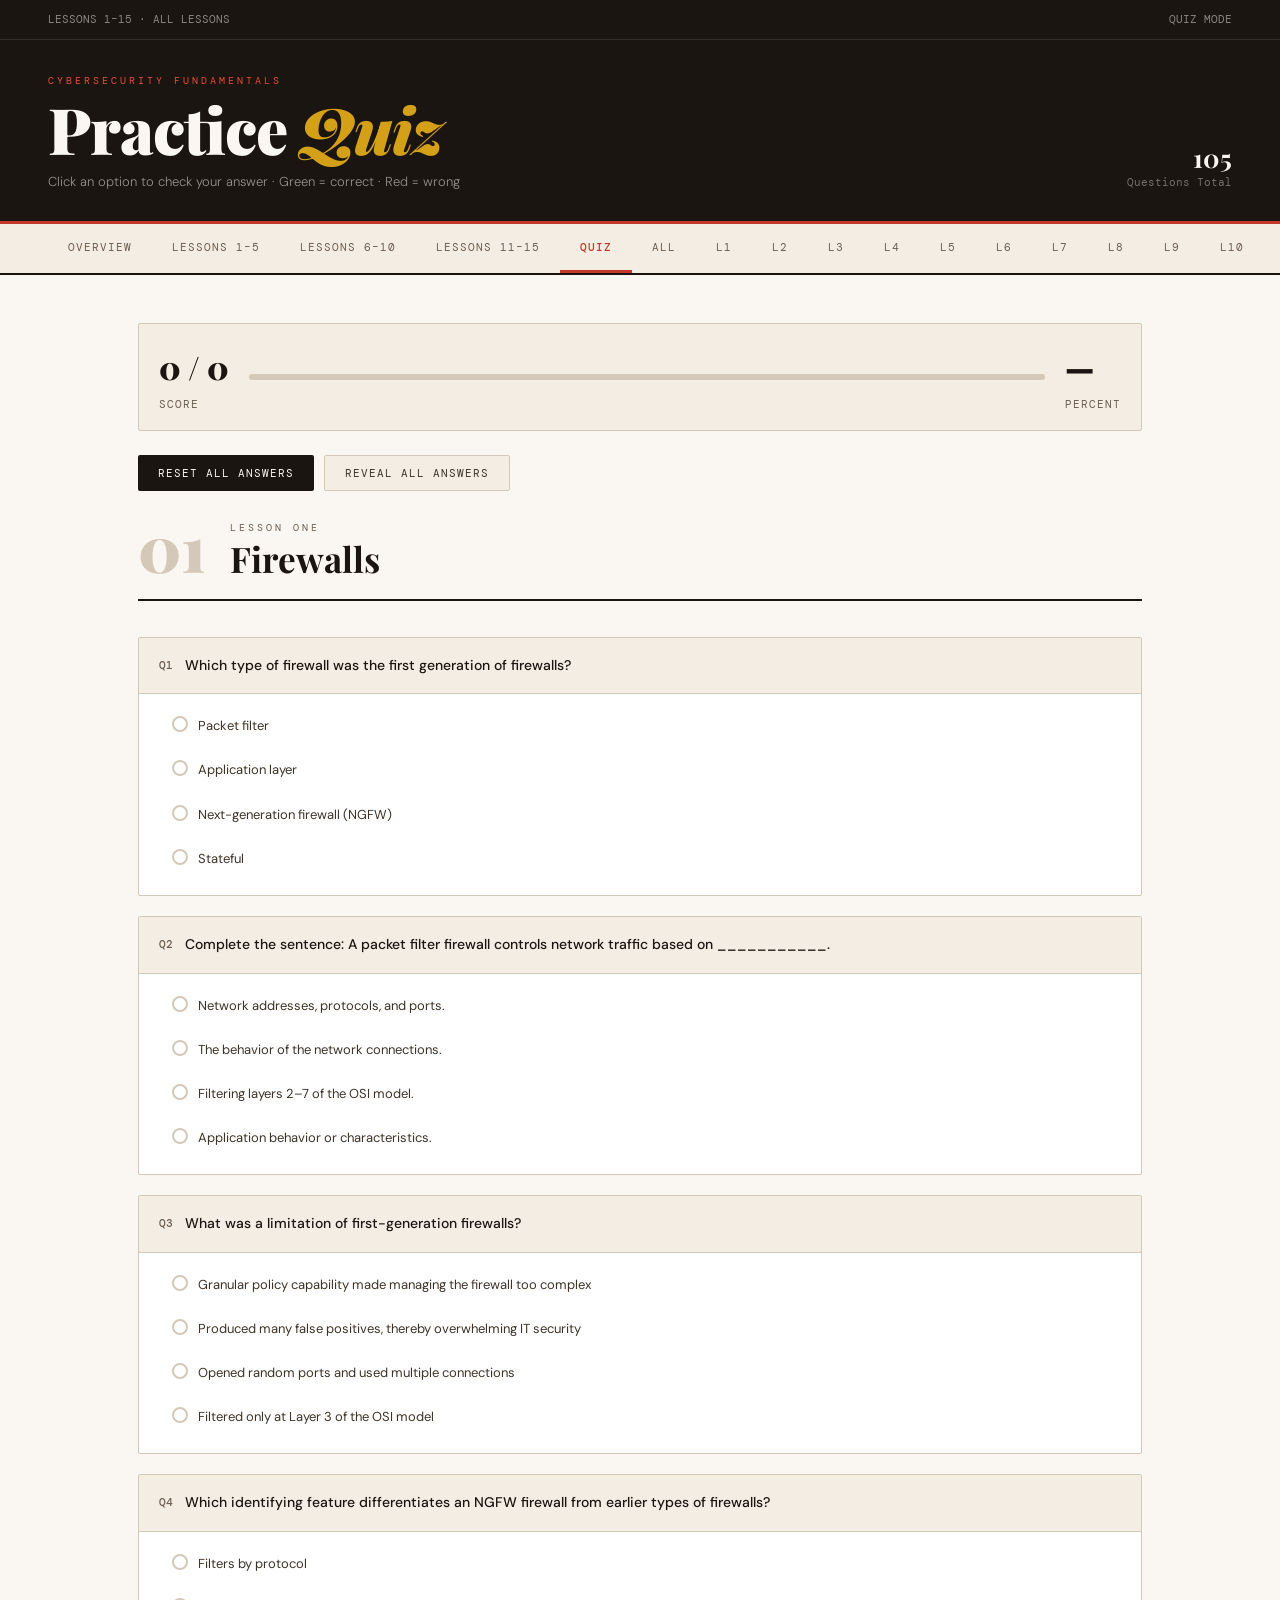
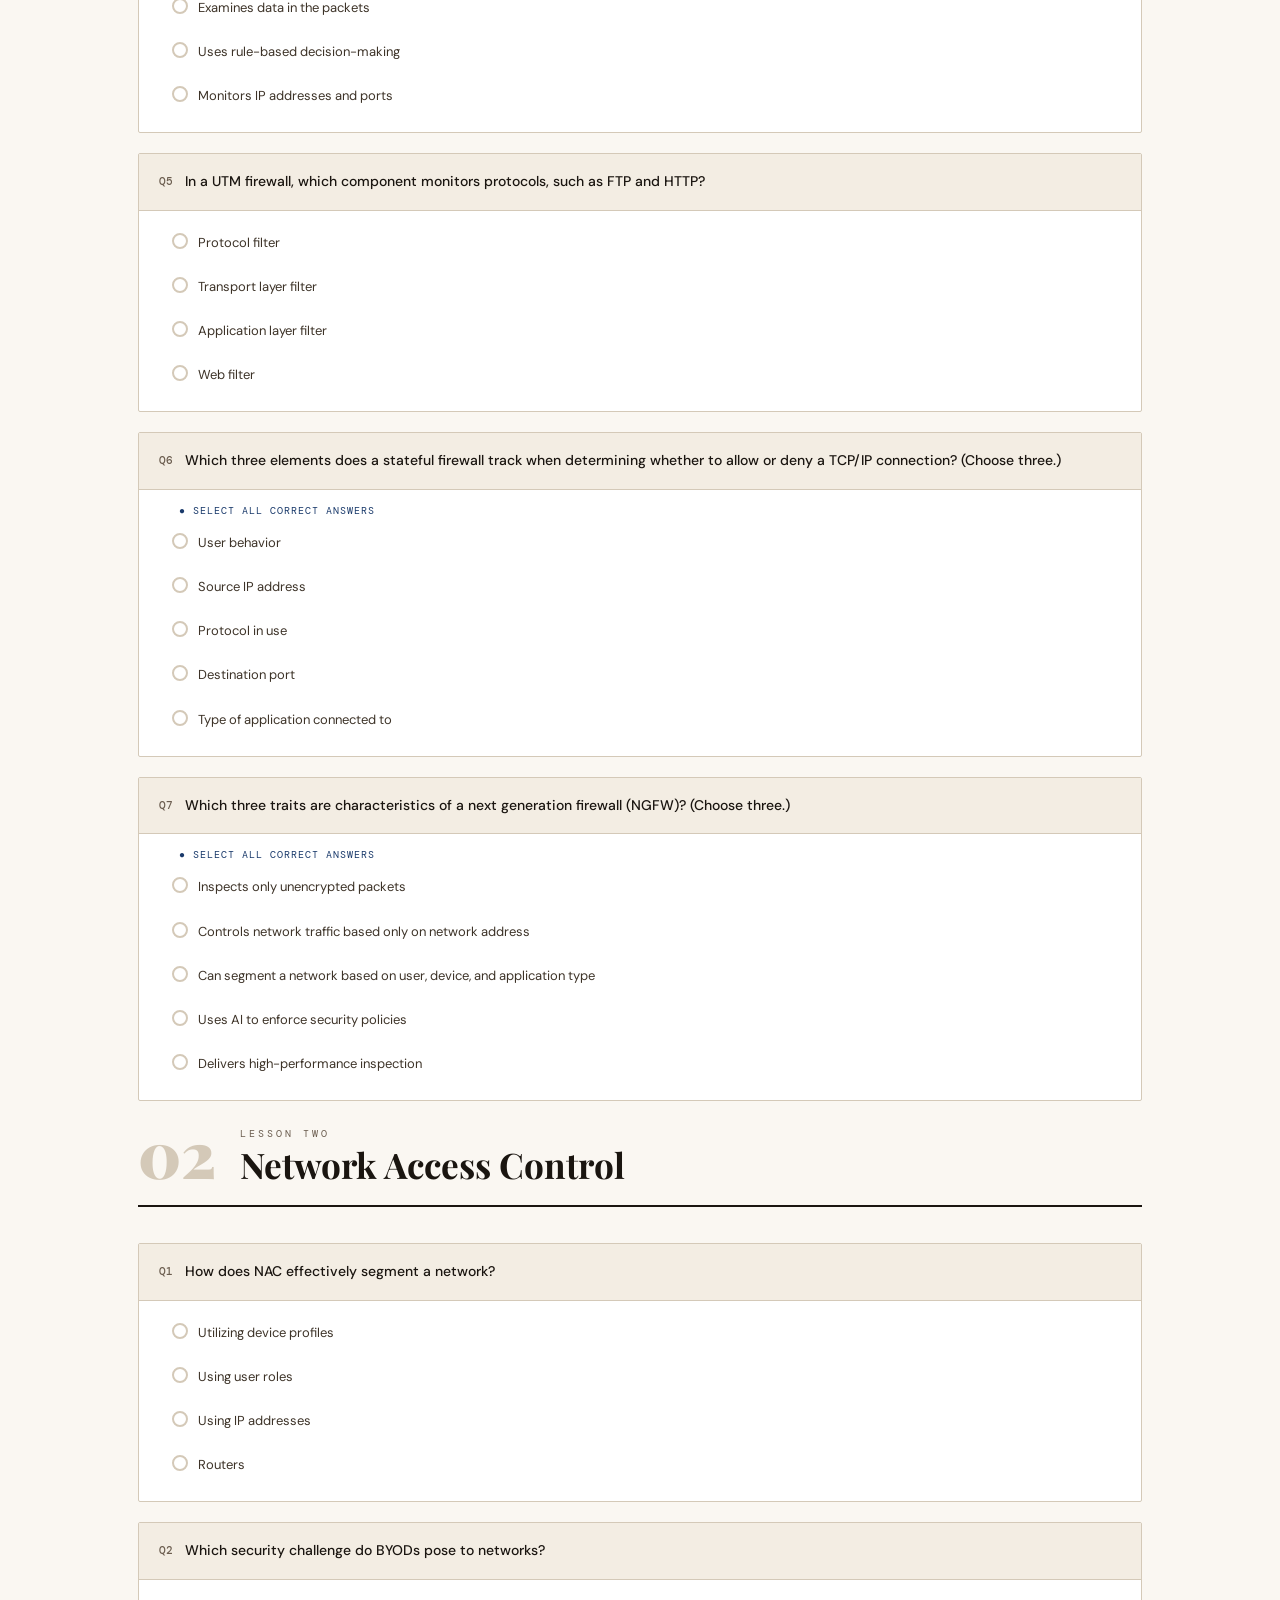
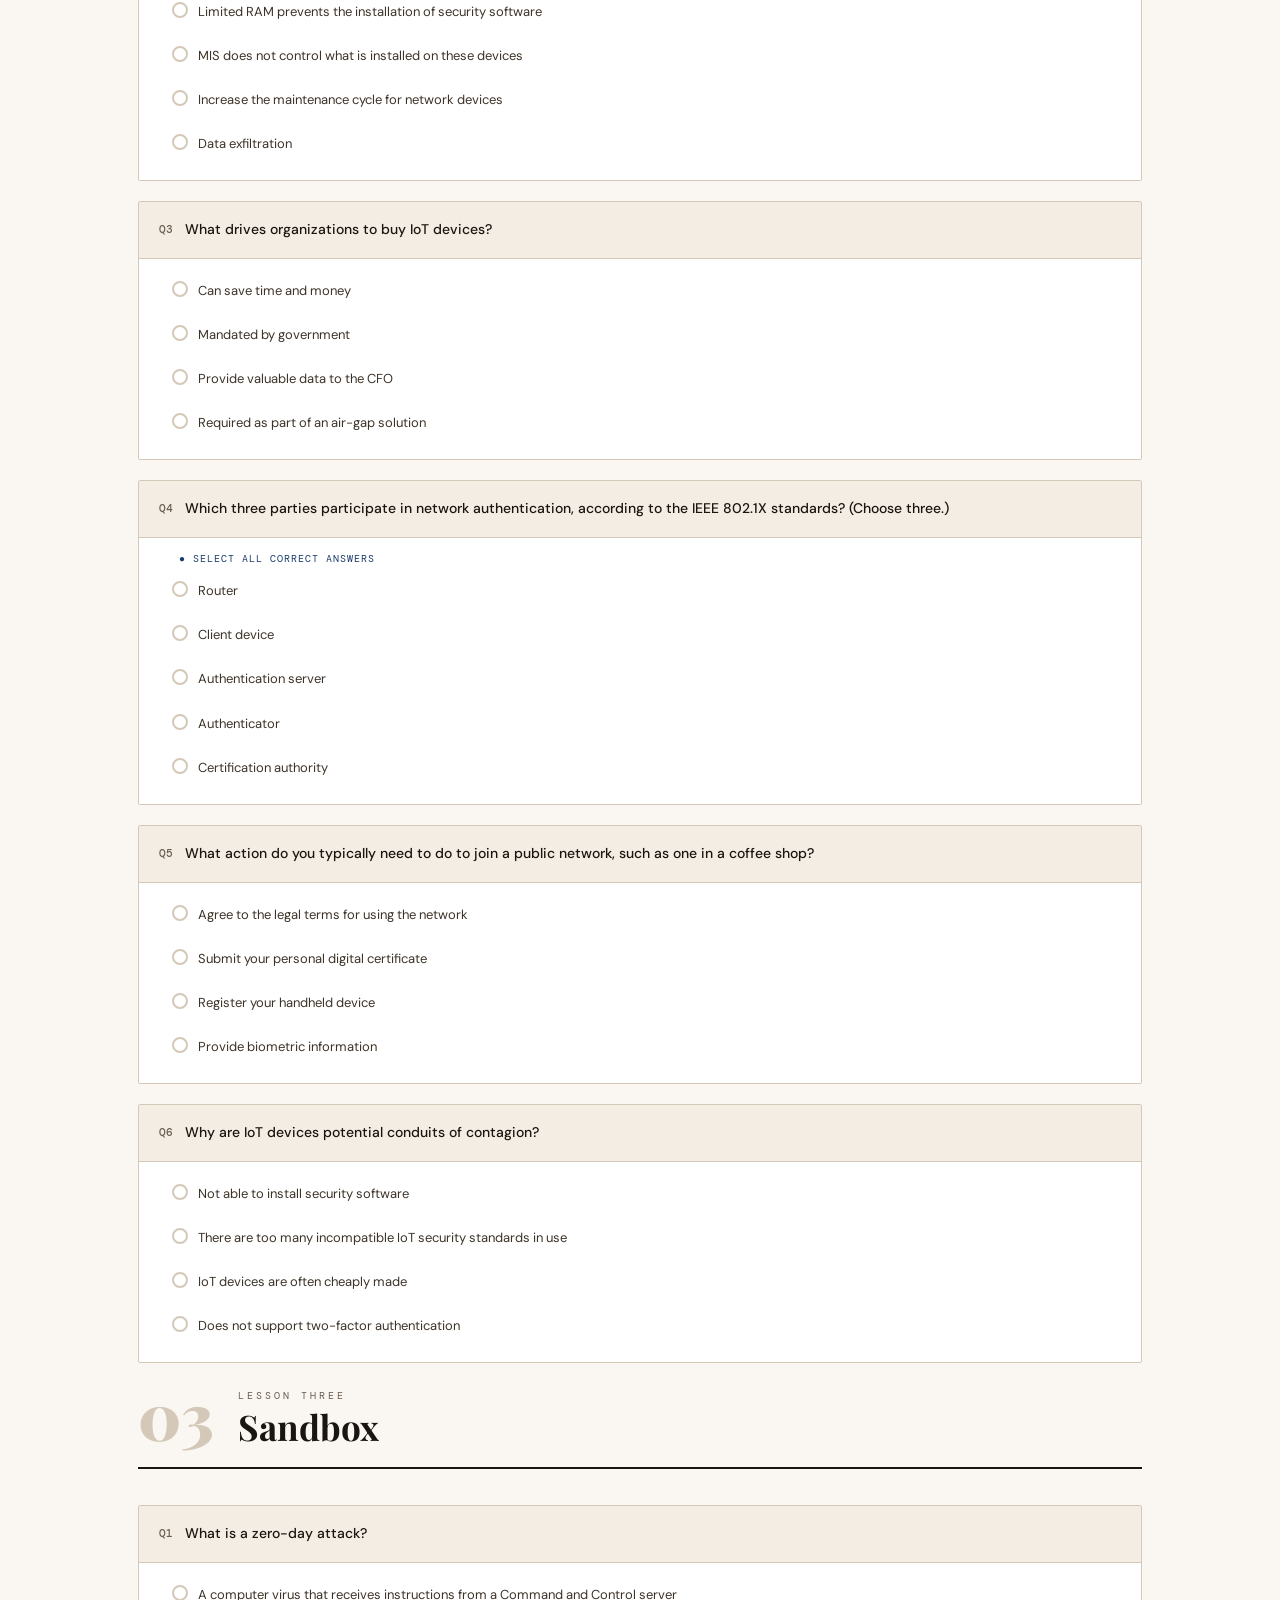
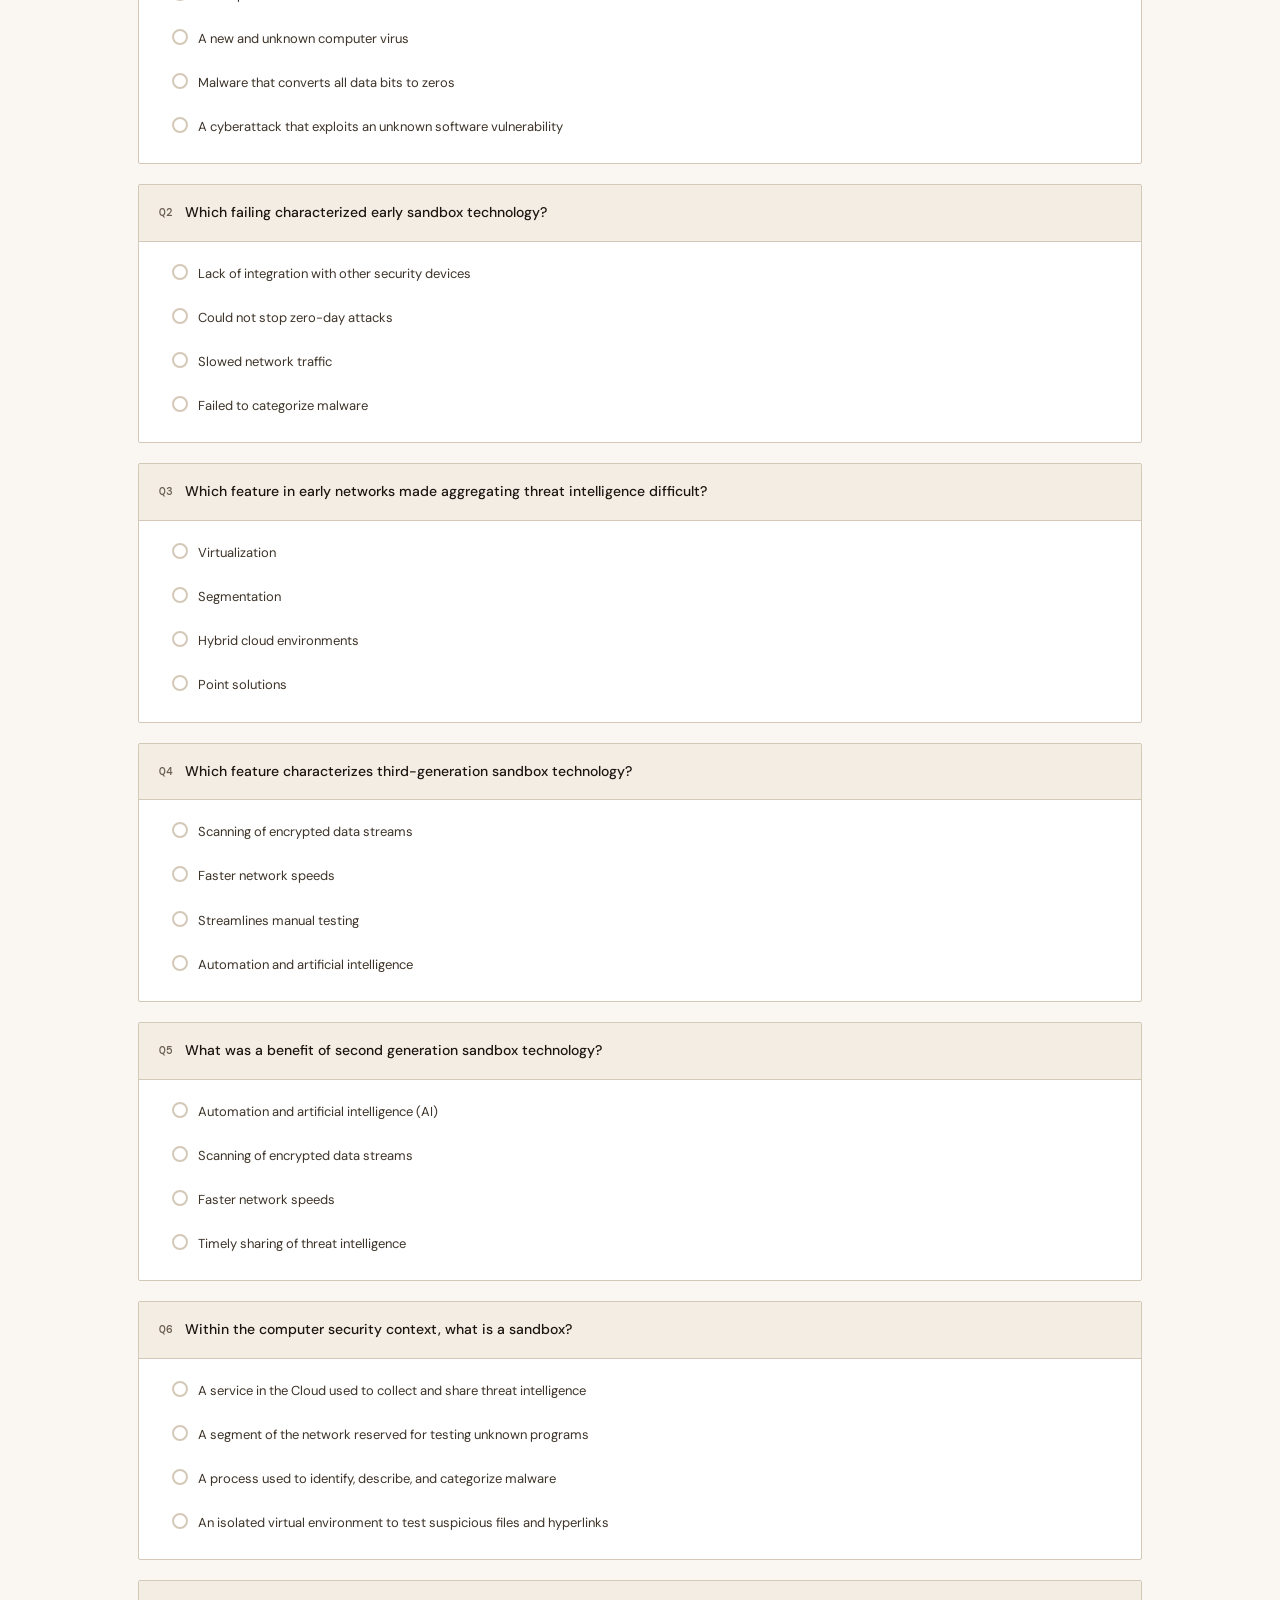
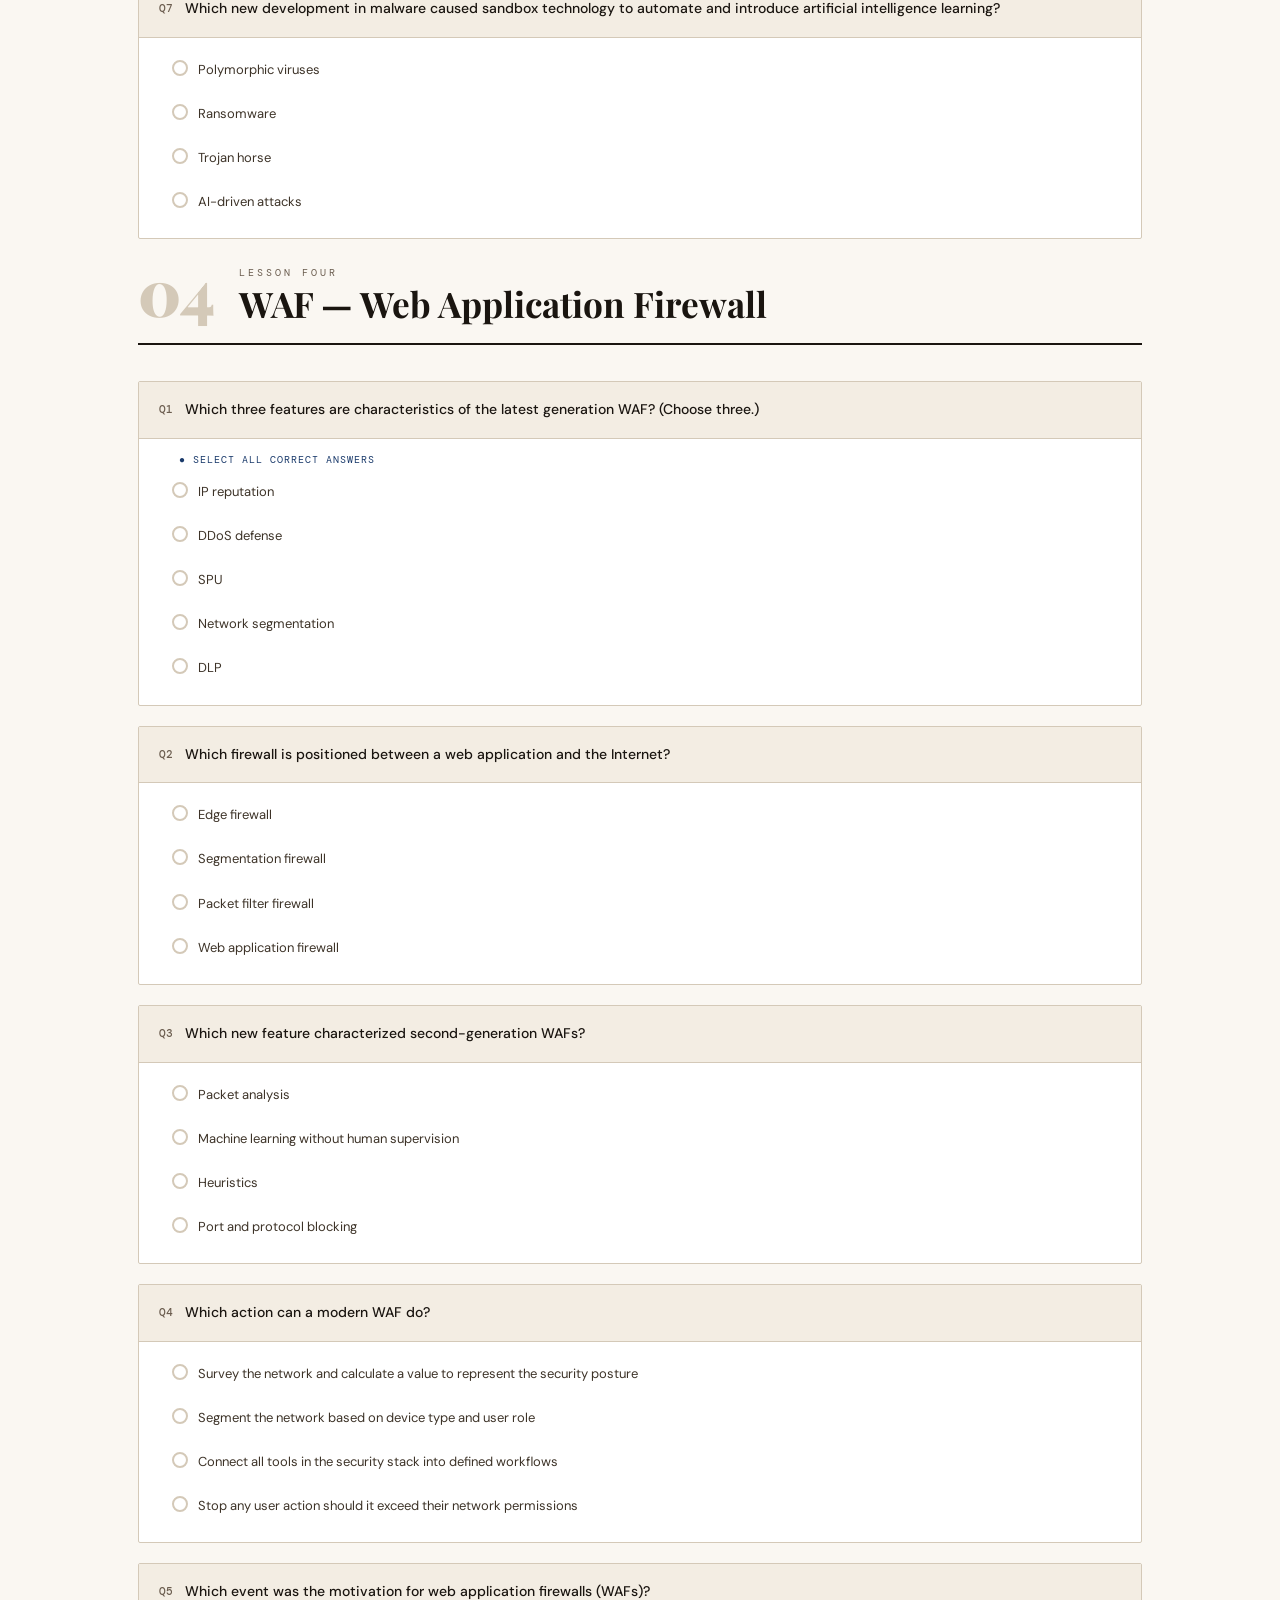
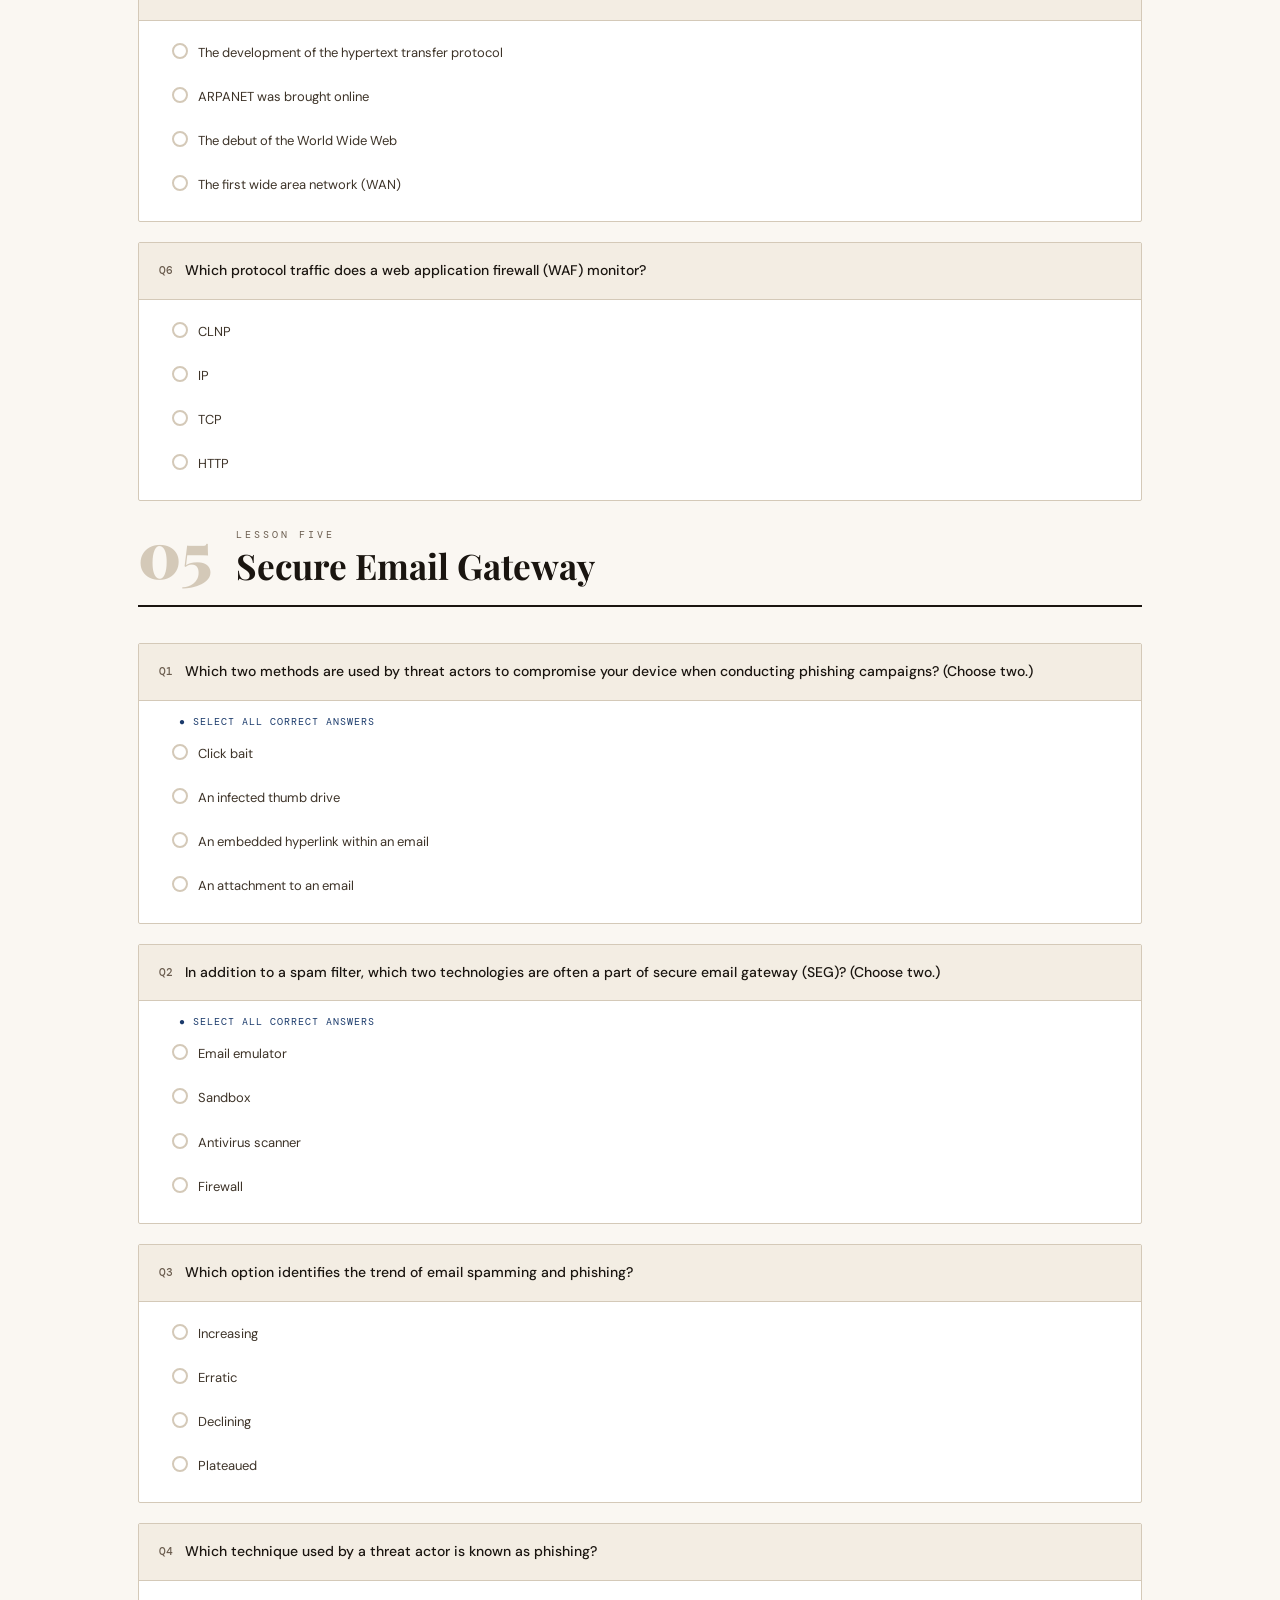
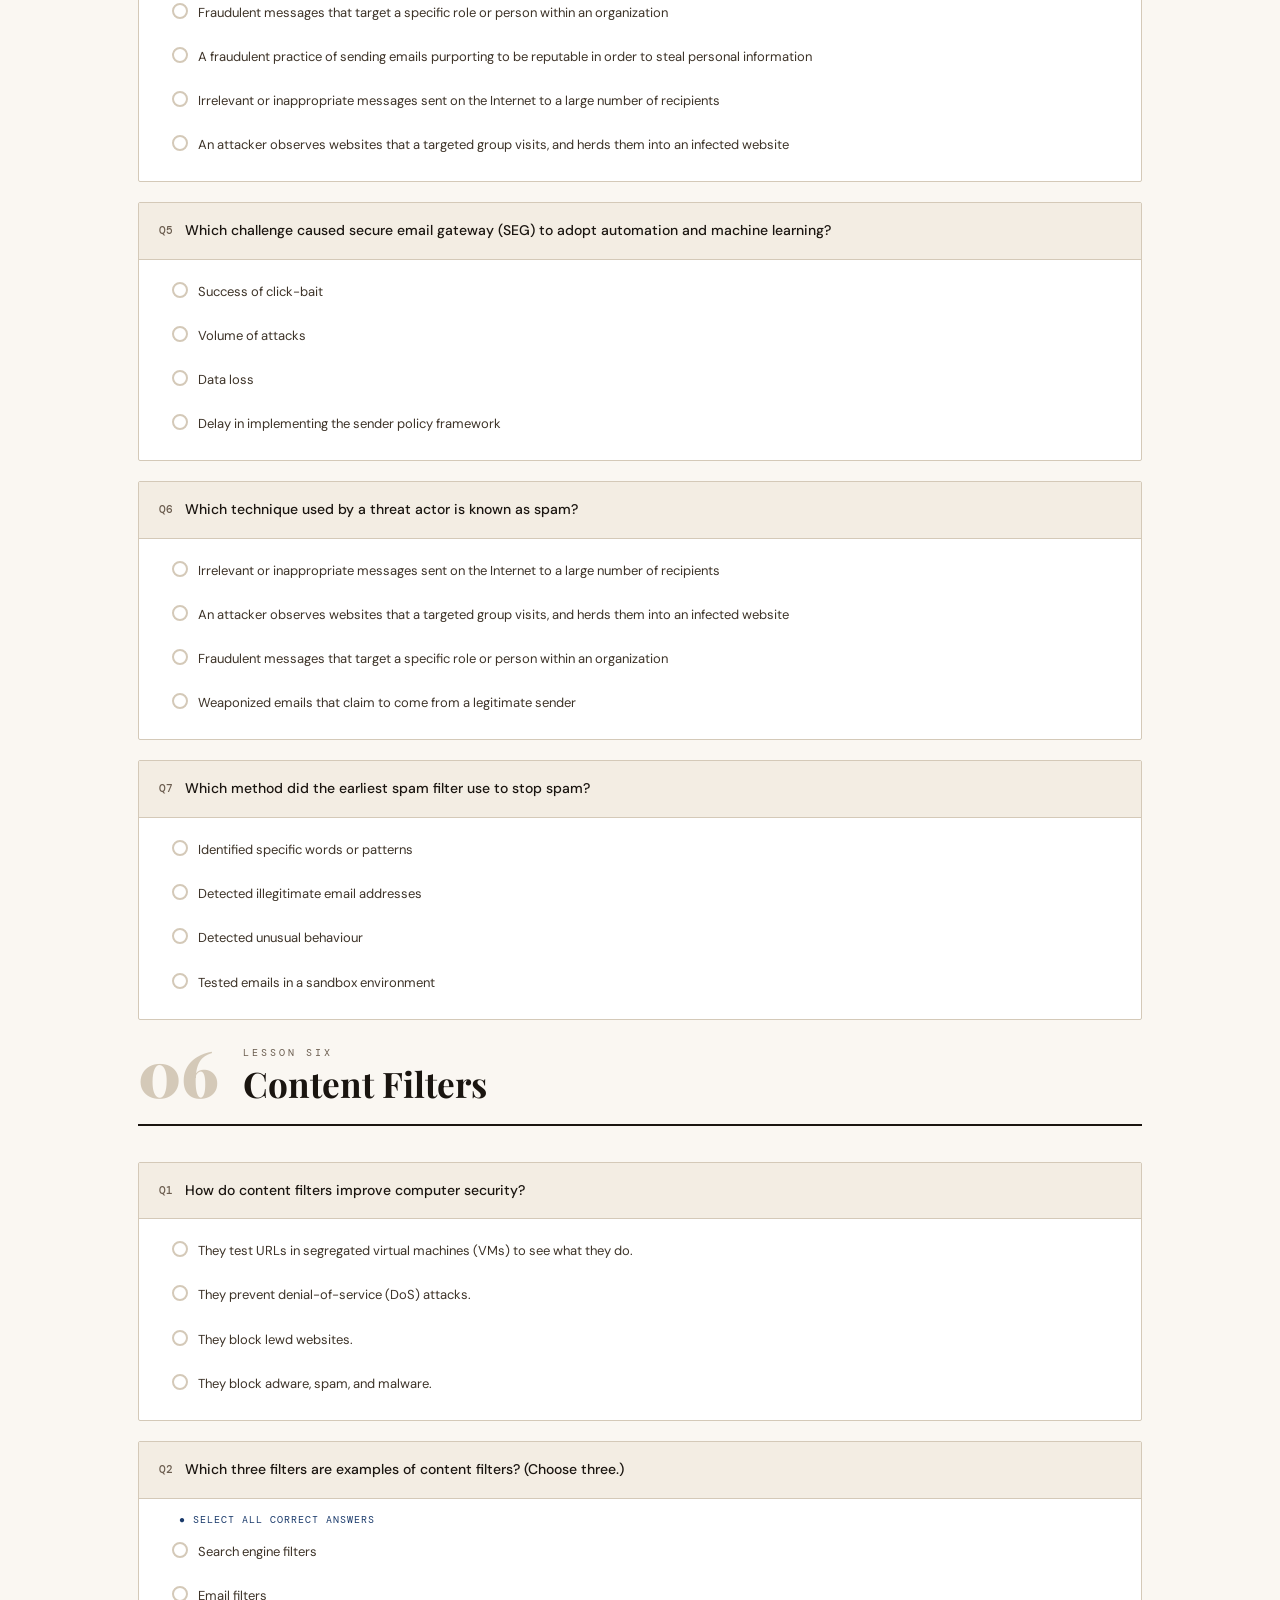
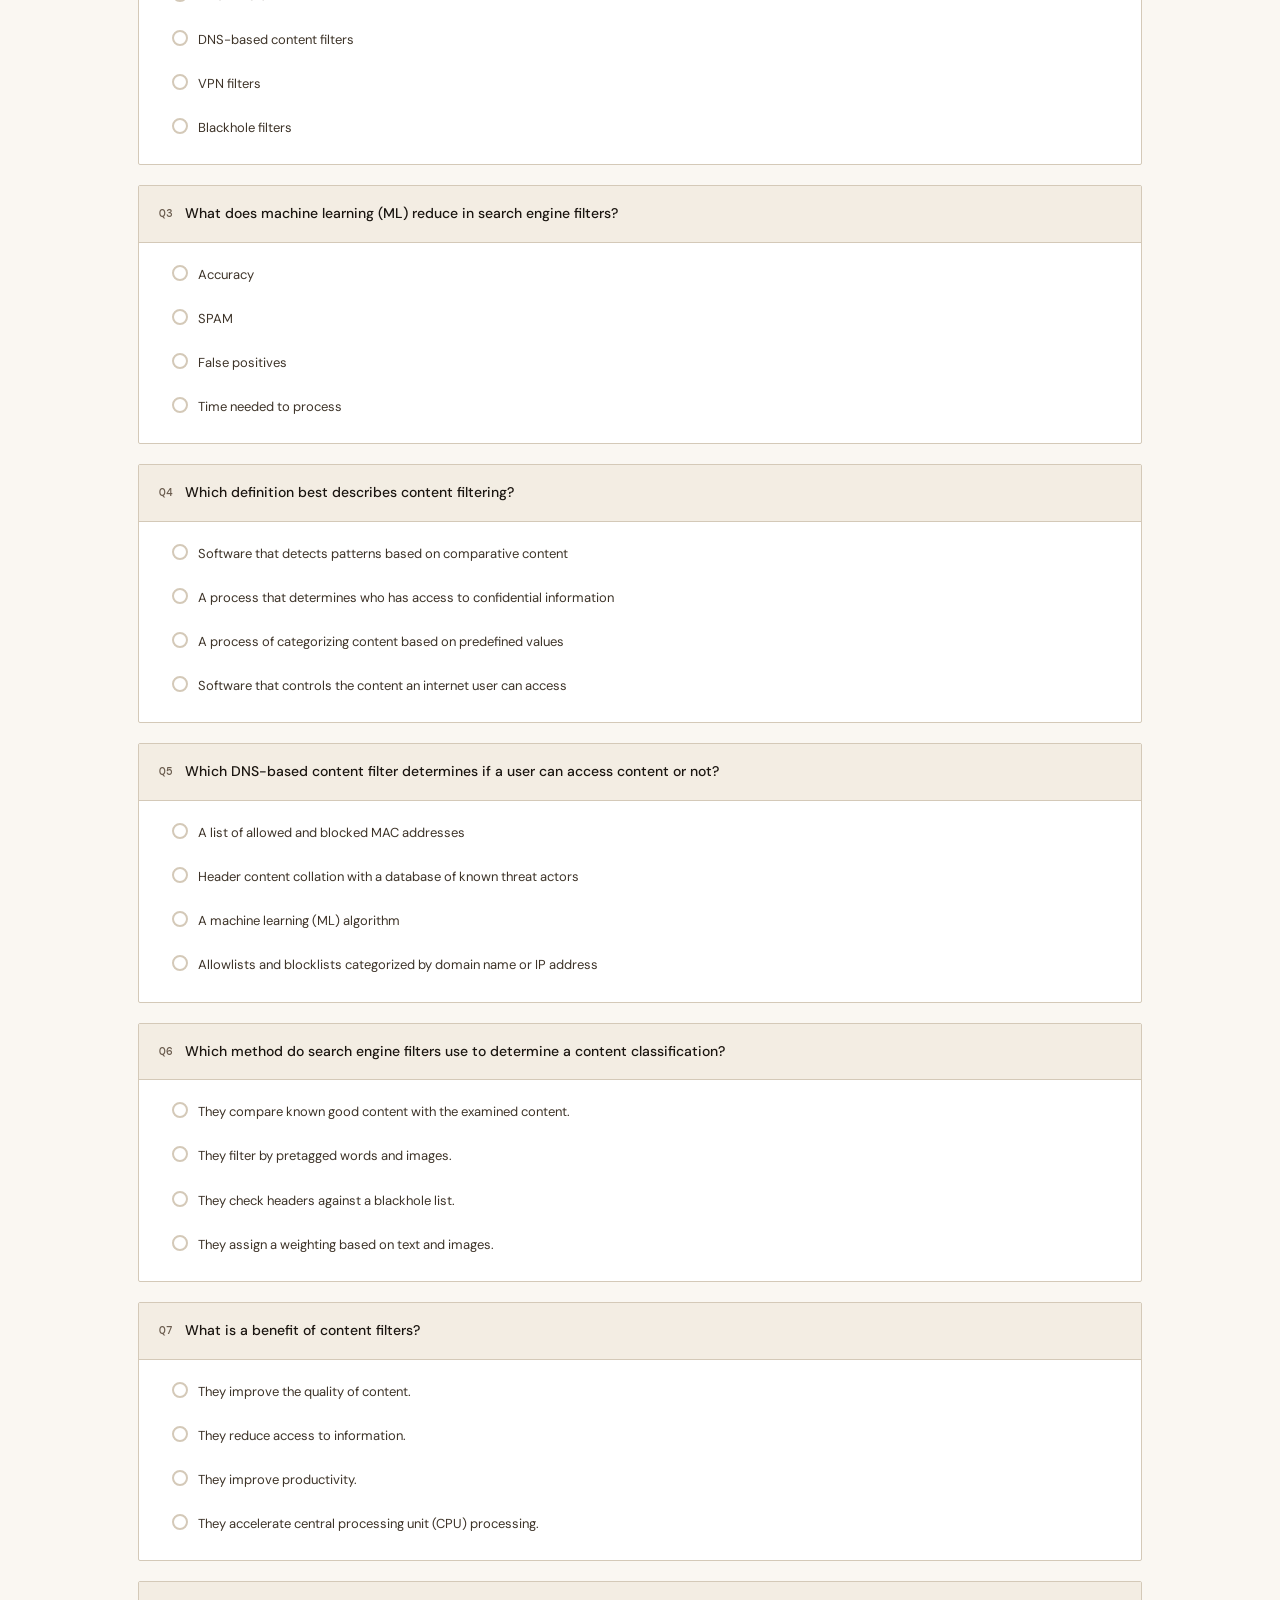
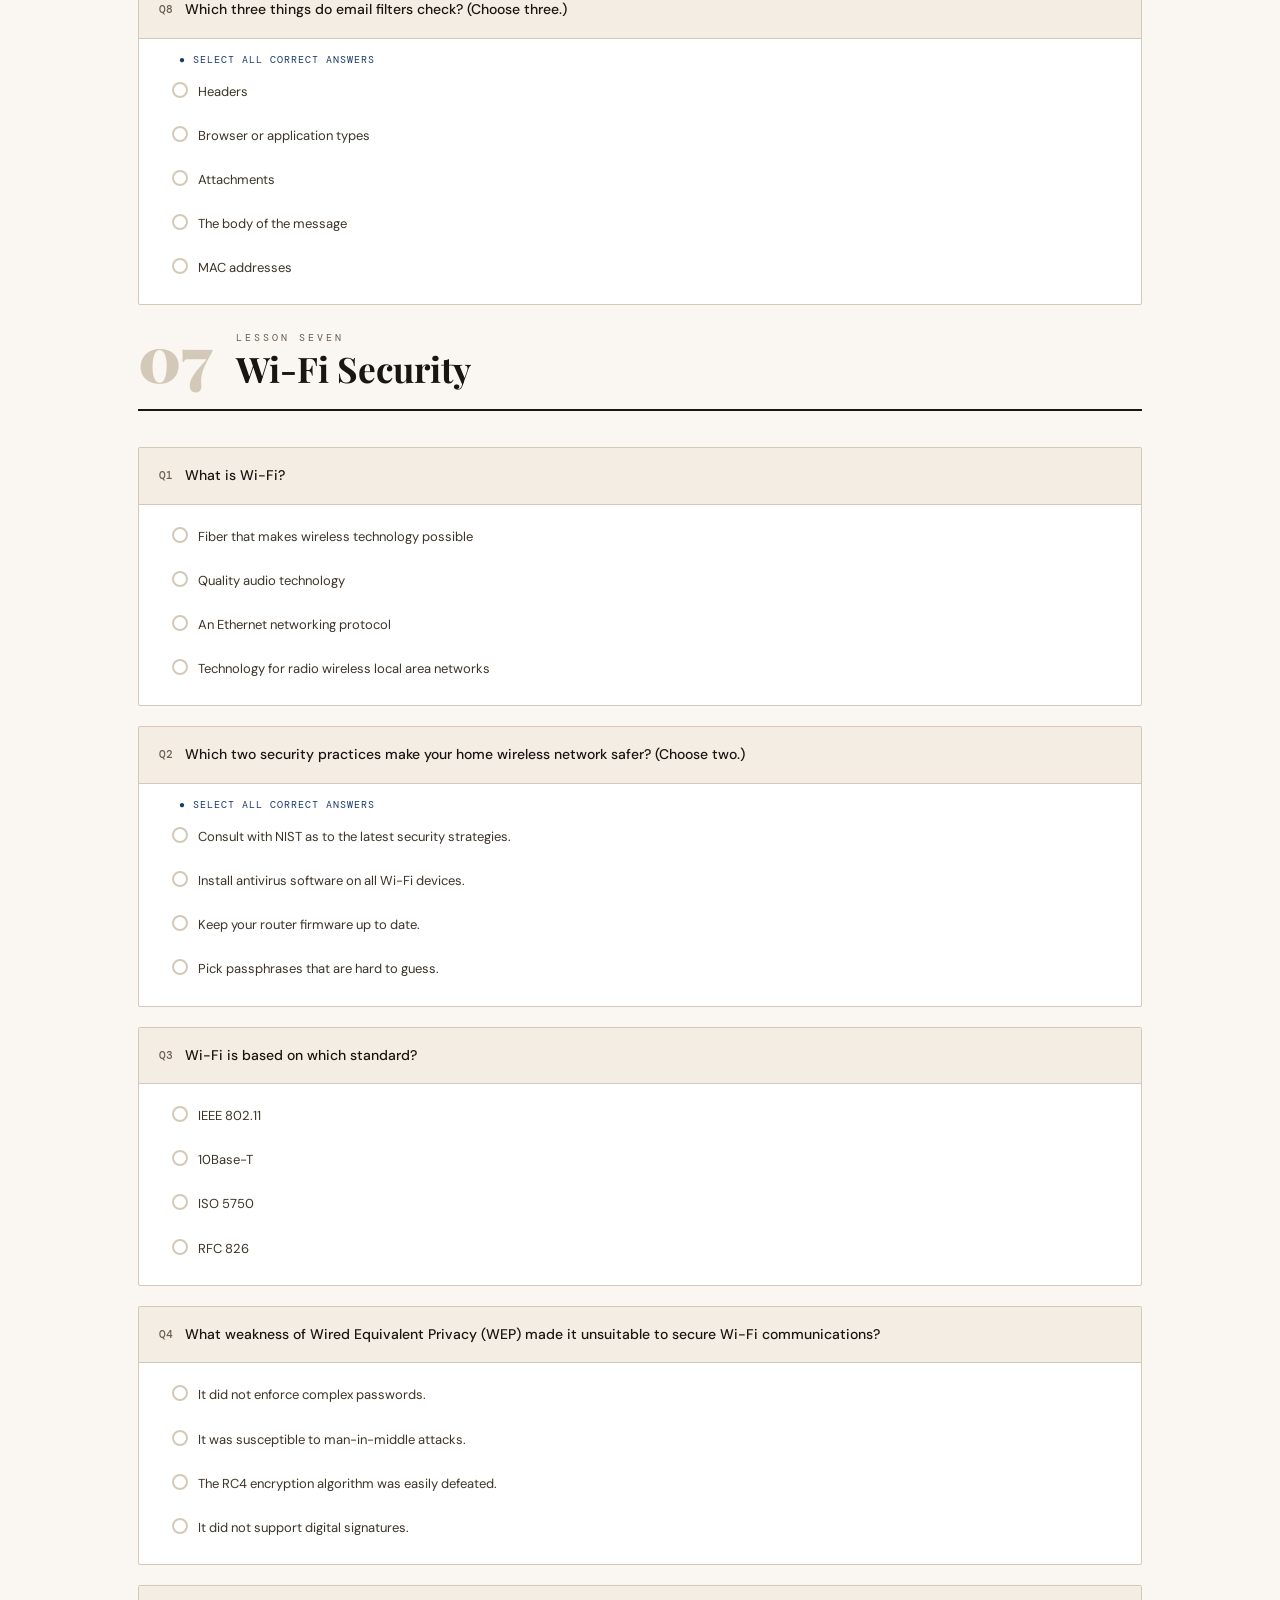
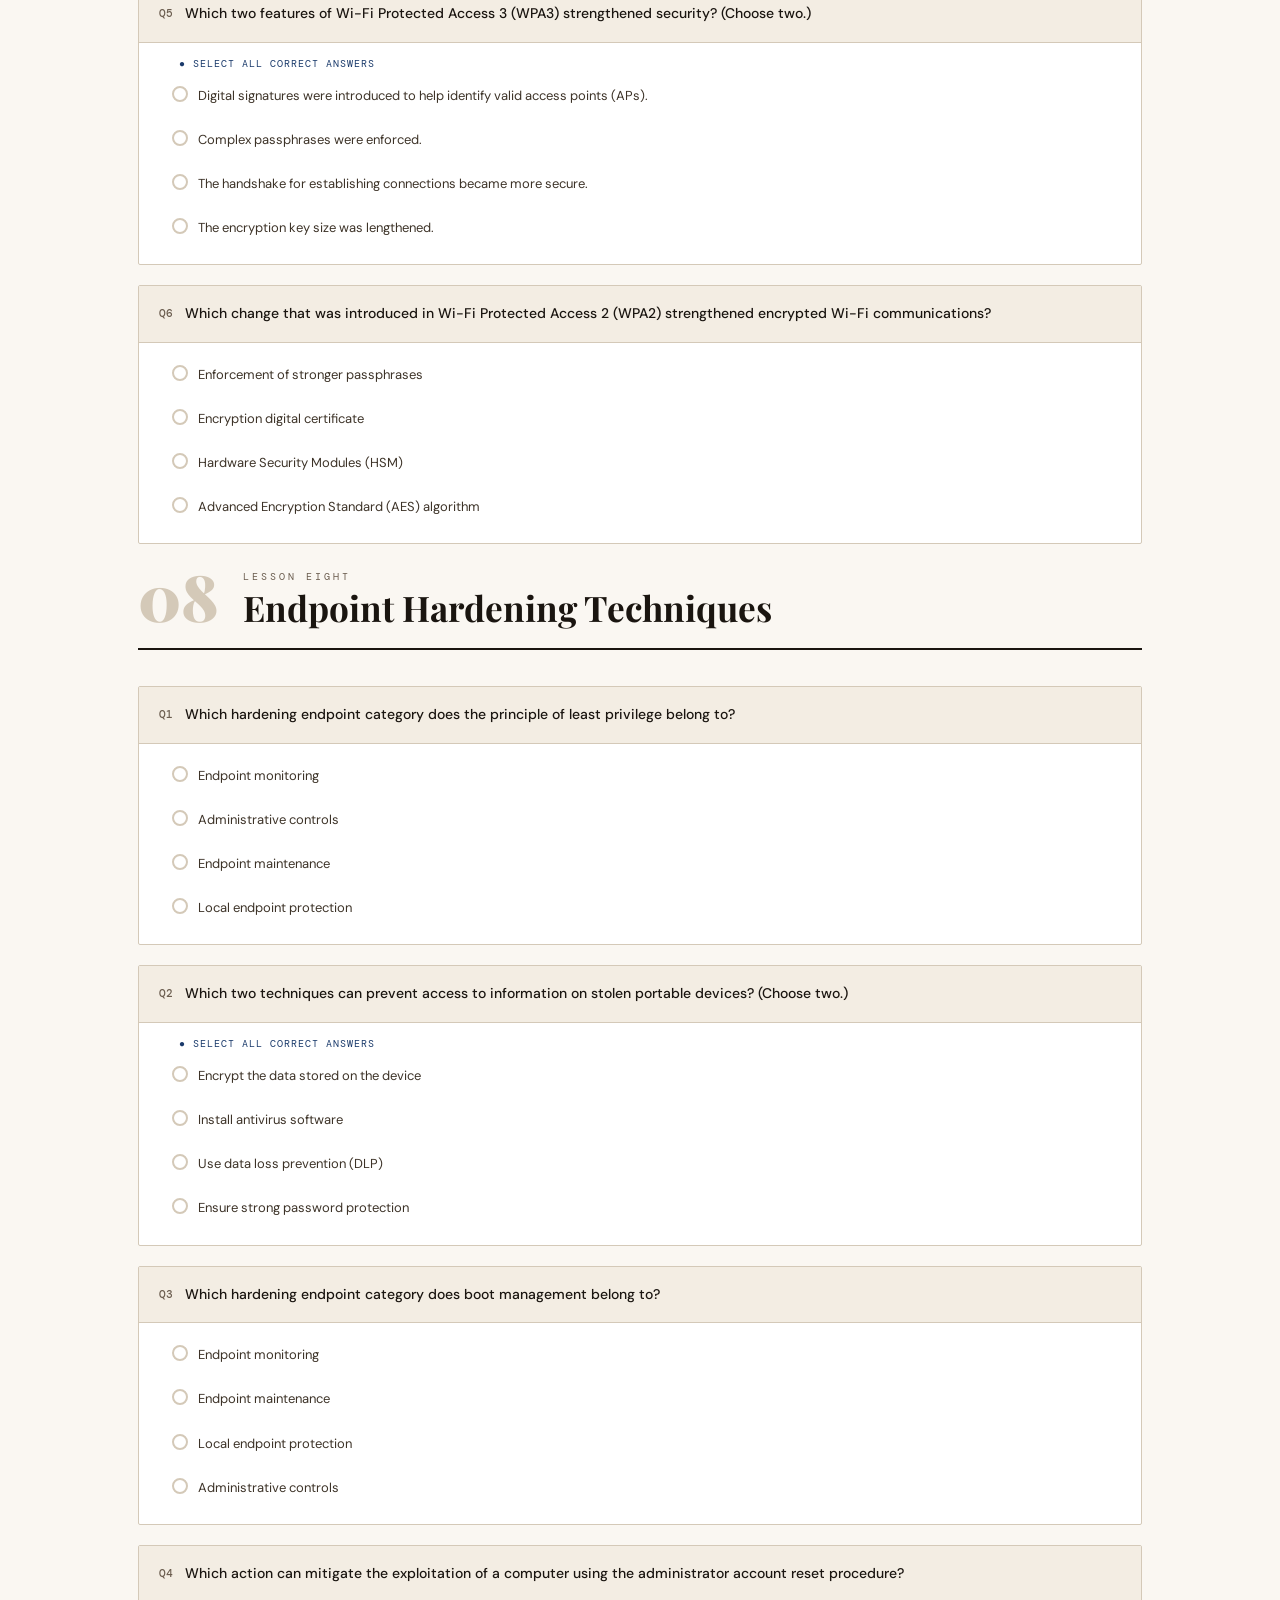
==== commit 54de2e52: "Update quiz.html" ====
--- a/quiz.html
+++ b/quiz.html
@@ -83,7 +83,7 @@
   <div class="quiz-block" data-lesson="l1">
     <div class="quiz-q"><span class="quiz-qnum">Q1</span><span>Which type of firewall was the first generation of firewalls?</span></div>
     <div class="quiz-options">
-      <div class="quiz-option correct" data-correct="true"><div class="quiz-dot"></div>Packet filter</div>
+      <div class="quiz-option" data-correct="true"><div class="quiz-dot"></div>Packet filter</div>
       <div class="quiz-option" data-correct="false"><div class="quiz-dot"></div>Application layer</div>
       <div class="quiz-option" data-correct="false"><div class="quiz-dot"></div>Next-generation firewall (NGFW)</div>
       <div class="quiz-option" data-correct="false"><div class="quiz-dot"></div>Stateful</div>
@@ -93,7 +93,7 @@
   <div class="quiz-block" data-lesson="l1">
     <div class="quiz-q"><span class="quiz-qnum">Q2</span><span>Complete the sentence: A packet filter firewall controls network traffic based on ___________.</span></div>
     <div class="quiz-options">
-      <div class="quiz-option correct" data-correct="true"><div class="quiz-dot"></div>Network addresses, protocols, and ports.</div>
+      <div class="quiz-option" data-correct="true"><div class="quiz-dot"></div>Network addresses, protocols, and ports.</div>
       <div class="quiz-option" data-correct="false"><div class="quiz-dot"></div>The behavior of the network connections.</div>
       <div class="quiz-option" data-correct="false"><div class="quiz-dot"></div>Filtering layers 2–7 of the OSI model.</div>
       <div class="quiz-option" data-correct="false"><div class="quiz-dot"></div>Application behavior or characteristics.</div>
@@ -105,7 +105,7 @@
     <div class="quiz-options">
       <div class="quiz-option" data-correct="false"><div class="quiz-dot"></div>Granular policy capability made managing the firewall too complex</div>
       <div class="quiz-option" data-correct="false"><div class="quiz-dot"></div>Produced many false positives, thereby overwhelming IT security</div>
-      <div class="quiz-option correct" data-correct="true"><div class="quiz-dot"></div>Opened random ports and used multiple connections</div>
+      <div class="quiz-option" data-correct="true"><div class="quiz-dot"></div>Opened random ports and used multiple connections</div>
       <div class="quiz-option" data-correct="false"><div class="quiz-dot"></div>Filtered only at Layer 3 of the OSI model</div>
     </div>
   </div>
@@ -114,7 +114,7 @@
     <div class="quiz-q"><span class="quiz-qnum">Q4</span><span>Which identifying feature differentiates an NGFW firewall from earlier types of firewalls?</span></div>
     <div class="quiz-options">
       <div class="quiz-option" data-correct="false"><div class="quiz-dot"></div>Filters by protocol</div>
-      <div class="quiz-option correct" data-correct="true"><div class="quiz-dot"></div>Examines data in the packets</div>
+      <div class="quiz-option" data-correct="true"><div class="quiz-dot"></div>Examines data in the packets</div>
       <div class="quiz-option" data-correct="false"><div class="quiz-dot"></div>Uses rule-based decision-making</div>
       <div class="quiz-option" data-correct="false"><div class="quiz-dot"></div>Monitors IP addresses and ports</div>
     </div>
@@ -125,7 +125,7 @@
     <div class="quiz-options">
       <div class="quiz-option" data-correct="false"><div class="quiz-dot"></div>Protocol filter</div>
       <div class="quiz-option" data-correct="false"><div class="quiz-dot"></div>Transport layer filter</div>
-      <div class="quiz-option correct" data-correct="true"><div class="quiz-dot"></div>Application layer filter</div>
+      <div class="quiz-option" data-correct="true"><div class="quiz-dot"></div>Application layer filter</div>
       <div class="quiz-option" data-correct="false"><div class="quiz-dot"></div>Web filter</div>
     </div>
   </div>
@@ -135,9 +135,9 @@
     <div class="quiz-options">
       <div class="quiz-multi-note">● Select all correct answers</div>
       <div class="quiz-option" data-correct="false"><div class="quiz-dot"></div>User behavior</div>
-      <div class="quiz-option correct" data-correct="true"><div class="quiz-dot"></div>Source IP address</div>
-      <div class="quiz-option correct" data-correct="true"><div class="quiz-dot"></div>Protocol in use</div>
-      <div class="quiz-option correct" data-correct="true"><div class="quiz-dot"></div>Destination port</div>
+      <div class="quiz-option" data-correct="true"><div class="quiz-dot"></div>Source IP address</div>
+      <div class="quiz-option" data-correct="true"><div class="quiz-dot"></div>Protocol in use</div>
+      <div class="quiz-option" data-correct="true"><div class="quiz-dot"></div>Destination port</div>
       <div class="quiz-option" data-correct="false"><div class="quiz-dot"></div>Type of application connected to</div>
     </div>
   </div>
@@ -148,9 +148,9 @@
       <div class="quiz-multi-note">● Select all correct answers</div>
       <div class="quiz-option" data-correct="false"><div class="quiz-dot"></div>Inspects only unencrypted packets</div>
       <div class="quiz-option" data-correct="false"><div class="quiz-dot"></div>Controls network traffic based only on network address</div>
-      <div class="quiz-option correct" data-correct="true"><div class="quiz-dot"></div>Can segment a network based on user, device, and application type</div>
-      <div class="quiz-option correct" data-correct="true"><div class="quiz-dot"></div>Uses AI to enforce security policies</div>
-      <div class="quiz-option correct" data-correct="true"><div class="quiz-dot"></div>Delivers high-performance inspection</div>
+      <div class="quiz-option" data-correct="true"><div class="quiz-dot"></div>Can segment a network based on user, device, and application type</div>
+      <div class="quiz-option" data-correct="true"><div class="quiz-dot"></div>Uses AI to enforce security policies</div>
+      <div class="quiz-option" data-correct="true"><div class="quiz-dot"></div>Delivers high-performance inspection</div>
     </div>
   </div>
 
@@ -166,7 +166,7 @@
   <div class="quiz-block" data-lesson="l2">
     <div class="quiz-q"><span class="quiz-qnum">Q1</span><span>How does NAC effectively segment a network?</span></div>
     <div class="quiz-options">
-      <div class="quiz-option correct" data-correct="true"><div class="quiz-dot"></div>Utilizing device profiles</div>
+      <div class="quiz-option" data-correct="true"><div class="quiz-dot"></div>Utilizing device profiles</div>
       <div class="quiz-option" data-correct="false"><div class="quiz-dot"></div>Using user roles</div>
       <div class="quiz-option" data-correct="false"><div class="quiz-dot"></div>Using IP addresses</div>
       <div class="quiz-option" data-correct="false"><div class="quiz-dot"></div>Routers</div>
@@ -177,7 +177,7 @@
     <div class="quiz-q"><span class="quiz-qnum">Q2</span><span>Which security challenge do BYODs pose to networks?</span></div>
     <div class="quiz-options">
       <div class="quiz-option" data-correct="false"><div class="quiz-dot"></div>Limited RAM prevents the installation of security software</div>
-      <div class="quiz-option correct" data-correct="true"><div class="quiz-dot"></div>MIS does not control what is installed on these devices</div>
+      <div class="quiz-option" data-correct="true"><div class="quiz-dot"></div>MIS does not control what is installed on these devices</div>
       <div class="quiz-option" data-correct="false"><div class="quiz-dot"></div>Increase the maintenance cycle for network devices</div>
       <div class="quiz-option" data-correct="false"><div class="quiz-dot"></div>Data exfiltration</div>
     </div>
@@ -186,7 +186,7 @@
   <div class="quiz-block" data-lesson="l2">
     <div class="quiz-q"><span class="quiz-qnum">Q3</span><span>What drives organizations to buy IoT devices?</span></div>
     <div class="quiz-options">
-      <div class="quiz-option correct" data-correct="true"><div class="quiz-dot"></div>Can save time and money</div>
+      <div class="quiz-option" data-correct="true"><div class="quiz-dot"></div>Can save time and money</div>
       <div class="quiz-option" data-correct="false"><div class="quiz-dot"></div>Mandated by government</div>
       <div class="quiz-option" data-correct="false"><div class="quiz-dot"></div>Provide valuable data to the CFO</div>
       <div class="quiz-option" data-correct="false"><div class="quiz-dot"></div>Required as part of an air-gap solution</div>
@@ -198,9 +198,9 @@
     <div class="quiz-options">
       <div class="quiz-multi-note">● Select all correct answers</div>
       <div class="quiz-option" data-correct="false"><div class="quiz-dot"></div>Router</div>
-      <div class="quiz-option correct" data-correct="true"><div class="quiz-dot"></div>Client device</div>
-      <div class="quiz-option correct" data-correct="true"><div class="quiz-dot"></div>Authentication server</div>
-      <div class="quiz-option correct" data-correct="true"><div class="quiz-dot"></div>Authenticator</div>
+      <div class="quiz-option" data-correct="true"><div class="quiz-dot"></div>Client device</div>
+      <div class="quiz-option" data-correct="true"><div class="quiz-dot"></div>Authentication server</div>
+      <div class="quiz-option" data-correct="true"><div class="quiz-dot"></div>Authenticator</div>
       <div class="quiz-option" data-correct="false"><div class="quiz-dot"></div>Certification authority</div>
     </div>
   </div>
@@ -208,7 +208,7 @@
   <div class="quiz-block" data-lesson="l2">
     <div class="quiz-q"><span class="quiz-qnum">Q5</span><span>What action do you typically need to do to join a public network, such as one in a coffee shop?</span></div>
     <div class="quiz-options">
-      <div class="quiz-option correct" data-correct="true"><div class="quiz-dot"></div>Agree to the legal terms for using the network</div>
+      <div class="quiz-option" data-correct="true"><div class="quiz-dot"></div>Agree to the legal terms for using the network</div>
       <div class="quiz-option" data-correct="false"><div class="quiz-dot"></div>Submit your personal digital certificate</div>
       <div class="quiz-option" data-correct="false"><div class="quiz-dot"></div>Register your handheld device</div>
       <div class="quiz-option" data-correct="false"><div class="quiz-dot"></div>Provide biometric information</div>
@@ -218,7 +218,7 @@
   <div class="quiz-block" data-lesson="l2">
     <div class="quiz-q"><span class="quiz-qnum">Q6</span><span>Why are IoT devices potential conduits of contagion?</span></div>
     <div class="quiz-options">
-      <div class="quiz-option correct" data-correct="true"><div class="quiz-dot"></div>Not able to install security software</div>
+      <div class="quiz-option" data-correct="true"><div class="quiz-dot"></div>Not able to install security software</div>
       <div class="quiz-option" data-correct="false"><div class="quiz-dot"></div>There are too many incompatible IoT security standards in use</div>
       <div class="quiz-option" data-correct="false"><div class="quiz-dot"></div>IoT devices are often cheaply made</div>
       <div class="quiz-option" data-correct="false"><div class="quiz-dot"></div>Does not support two-factor authentication</div>
@@ -240,14 +240,14 @@
       <div class="quiz-option" data-correct="false"><div class="quiz-dot"></div>A computer virus that receives instructions from a Command and Control server</div>
       <div class="quiz-option" data-correct="false"><div class="quiz-dot"></div>A new and unknown computer virus</div>
       <div class="quiz-option" data-correct="false"><div class="quiz-dot"></div>Malware that converts all data bits to zeros</div>
-      <div class="quiz-option correct" data-correct="true"><div class="quiz-dot"></div>A cyberattack that exploits an unknown software vulnerability</div>
+      <div class="quiz-option" data-correct="true"><div class="quiz-dot"></div>A cyberattack that exploits an unknown software vulnerability</div>
     </div>
   </div>
 
   <div class="quiz-block" data-lesson="l3">
     <div class="quiz-q"><span class="quiz-qnum">Q2</span><span>Which failing characterized early sandbox technology?</span></div>
     <div class="quiz-options">
-      <div class="quiz-option correct" data-correct="true"><div class="quiz-dot"></div>Lack of integration with other security devices</div>
+      <div class="quiz-option" data-correct="true"><div class="quiz-dot"></div>Lack of integration with other security devices</div>
       <div class="quiz-option" data-correct="false"><div class="quiz-dot"></div>Could not stop zero-day attacks</div>
       <div class="quiz-option" data-correct="false"><div class="quiz-dot"></div>Slowed network traffic</div>
       <div class="quiz-option" data-correct="false"><div class="quiz-dot"></div>Failed to categorize malware</div>
@@ -260,7 +260,7 @@
       <div class="quiz-option" data-correct="false"><div class="quiz-dot"></div>Virtualization</div>
       <div class="quiz-option" data-correct="false"><div class="quiz-dot"></div>Segmentation</div>
       <div class="quiz-option" data-correct="false"><div class="quiz-dot"></div>Hybrid cloud environments</div>
-      <div class="quiz-option correct" data-correct="true"><div class="quiz-dot"></div>Point solutions</div>
+      <div class="quiz-option" data-correct="true"><div class="quiz-dot"></div>Point solutions</div>
     </div>
   </div>
 
@@ -270,7 +270,7 @@
       <div class="quiz-option" data-correct="false"><div class="quiz-dot"></div>Scanning of encrypted data streams</div>
       <div class="quiz-option" data-correct="false"><div class="quiz-dot"></div>Faster network speeds</div>
       <div class="quiz-option" data-correct="false"><div class="quiz-dot"></div>Streamlines manual testing</div>
-      <div class="quiz-option correct" data-correct="true"><div class="quiz-dot"></div>Automation and artificial intelligence</div>
+      <div class="quiz-option" data-correct="true"><div class="quiz-dot"></div>Automation and artificial intelligence</div>
     </div>
   </div>
 
@@ -280,7 +280,7 @@
       <div class="quiz-option" data-correct="false"><div class="quiz-dot"></div>Automation and artificial intelligence (AI)</div>
       <div class="quiz-option" data-correct="false"><div class="quiz-dot"></div>Scanning of encrypted data streams</div>
       <div class="quiz-option" data-correct="false"><div class="quiz-dot"></div>Faster network speeds</div>
-      <div class="quiz-option correct" data-correct="true"><div class="quiz-dot"></div>Timely sharing of threat intelligence</div>
+      <div class="quiz-option" data-correct="true"><div class="quiz-dot"></div>Timely sharing of threat intelligence</div>
     </div>
   </div>
 
@@ -290,14 +290,14 @@
       <div class="quiz-option" data-correct="false"><div class="quiz-dot"></div>A service in the Cloud used to collect and share threat intelligence</div>
       <div class="quiz-option" data-correct="false"><div class="quiz-dot"></div>A segment of the network reserved for testing unknown programs</div>
       <div class="quiz-option" data-correct="false"><div class="quiz-dot"></div>A process used to identify, describe, and categorize malware</div>
-      <div class="quiz-option correct" data-correct="true"><div class="quiz-dot"></div>An isolated virtual environment to test suspicious files and hyperlinks</div>
+      <div class="quiz-option" data-correct="true"><div class="quiz-dot"></div>An isolated virtual environment to test suspicious files and hyperlinks</div>
     </div>
   </div>
 
   <div class="quiz-block" data-lesson="l3">
     <div class="quiz-q"><span class="quiz-qnum">Q7</span><span>Which new development in malware caused sandbox technology to automate and introduce artificial intelligence learning?</span></div>
     <div class="quiz-options">
-      <div class="quiz-option correct" data-correct="true"><div class="quiz-dot"></div>Polymorphic viruses</div>
+      <div class="quiz-option" data-correct="true"><div class="quiz-dot"></div>Polymorphic viruses</div>
       <div class="quiz-option" data-correct="false"><div class="quiz-dot"></div>Ransomware</div>
       <div class="quiz-option" data-correct="false"><div class="quiz-dot"></div>Trojan horse</div>
       <div class="quiz-option" data-correct="false"><div class="quiz-dot"></div>AI-driven attacks</div>
@@ -317,11 +317,11 @@
     <div class="quiz-q"><span class="quiz-qnum">Q1</span><span>Which three features are characteristics of the latest generation WAF? (Choose three.)</span></div>
     <div class="quiz-options">
       <div class="quiz-multi-note">● Select all correct answers</div>
-      <div class="quiz-option correct" data-correct="true"><div class="quiz-dot"></div>IP reputation</div>
-      <div class="quiz-option correct" data-correct="true"><div class="quiz-dot"></div>DDoS defense</div>
+      <div class="quiz-option" data-correct="true"><div class="quiz-dot"></div>IP reputation</div>
+      <div class="quiz-option" data-correct="true"><div class="quiz-dot"></div>DDoS defense</div>
       <div class="quiz-option" data-correct="false"><div class="quiz-dot"></div>SPU</div>
       <div class="quiz-option" data-correct="false"><div class="quiz-dot"></div>Network segmentation</div>
-      <div class="quiz-option correct" data-correct="true"><div class="quiz-dot"></div>DLP</div>
+      <div class="quiz-option" data-correct="true"><div class="quiz-dot"></div>DLP</div>
     </div>
   </div>
 
@@ -331,7 +331,7 @@
       <div class="quiz-option" data-correct="false"><div class="quiz-dot"></div>Edge firewall</div>
       <div class="quiz-option" data-correct="false"><div class="quiz-dot"></div>Segmentation firewall</div>
       <div class="quiz-option" data-correct="false"><div class="quiz-dot"></div>Packet filter firewall</div>
-      <div class="quiz-option correct" data-correct="true"><div class="quiz-dot"></div>Web application firewall</div>
+      <div class="quiz-option" data-correct="true"><div class="quiz-dot"></div>Web application firewall</div>
     </div>
   </div>
 
@@ -340,7 +340,7 @@
     <div class="quiz-options">
       <div class="quiz-option" data-correct="false"><div class="quiz-dot"></div>Packet analysis</div>
       <div class="quiz-option" data-correct="false"><div class="quiz-dot"></div>Machine learning without human supervision</div>
-      <div class="quiz-option correct" data-correct="true"><div class="quiz-dot"></div>Heuristics</div>
+      <div class="quiz-option" data-correct="true"><div class="quiz-dot"></div>Heuristics</div>
       <div class="quiz-option" data-correct="false"><div class="quiz-dot"></div>Port and protocol blocking</div>
     </div>
   </div>
@@ -351,7 +351,7 @@
       <div class="quiz-option" data-correct="false"><div class="quiz-dot"></div>Survey the network and calculate a value to represent the security posture</div>
       <div class="quiz-option" data-correct="false"><div class="quiz-dot"></div>Segment the network based on device type and user role</div>
       <div class="quiz-option" data-correct="false"><div class="quiz-dot"></div>Connect all tools in the security stack into defined workflows</div>
-      <div class="quiz-option correct" data-correct="true"><div class="quiz-dot"></div>Stop any user action should it exceed their network permissions</div>
+      <div class="quiz-option" data-correct="true"><div class="quiz-dot"></div>Stop any user action should it exceed their network permissions</div>
     </div>
   </div>
 
@@ -360,7 +360,7 @@
     <div class="quiz-options">
       <div class="quiz-option" data-correct="false"><div class="quiz-dot"></div>The development of the hypertext transfer protocol</div>
       <div class="quiz-option" data-correct="false"><div class="quiz-dot"></div>ARPANET was brought online</div>
-      <div class="quiz-option correct" data-correct="true"><div class="quiz-dot"></div>The debut of the World Wide Web</div>
+      <div class="quiz-option" data-correct="true"><div class="quiz-dot"></div>The debut of the World Wide Web</div>
       <div class="quiz-option" data-correct="false"><div class="quiz-dot"></div>The first wide area network (WAN)</div>
     </div>
   </div>
@@ -371,7 +371,7 @@
       <div class="quiz-option" data-correct="false"><div class="quiz-dot"></div>CLNP</div>
       <div class="quiz-option" data-correct="false"><div class="quiz-dot"></div>IP</div>
       <div class="quiz-option" data-correct="false"><div class="quiz-dot"></div>TCP</div>
-      <div class="quiz-option correct" data-correct="true"><div class="quiz-dot"></div>HTTP</div>
+      <div class="quiz-option" data-correct="true"><div class="quiz-dot"></div>HTTP</div>
     </div>
   </div>
 
@@ -390,8 +390,8 @@
       <div class="quiz-multi-note">● Select all correct answers</div>
       <div class="quiz-option" data-correct="false"><div class="quiz-dot"></div>Click bait</div>
       <div class="quiz-option" data-correct="false"><div class="quiz-dot"></div>An infected thumb drive</div>
-      <div class="quiz-option correct" data-correct="true"><div class="quiz-dot"></div>An embedded hyperlink within an email</div>
-      <div class="quiz-option correct" data-correct="true"><div class="quiz-dot"></div>An attachment to an email</div>
+      <div class="quiz-option" data-correct="true"><div class="quiz-dot"></div>An embedded hyperlink within an email</div>
+      <div class="quiz-option" data-correct="true"><div class="quiz-dot"></div>An attachment to an email</div>
     </div>
   </div>
 
@@ -400,8 +400,8 @@
     <div class="quiz-options">
       <div class="quiz-multi-note">● Select all correct answers</div>
       <div class="quiz-option" data-correct="false"><div class="quiz-dot"></div>Email emulator</div>
-      <div class="quiz-option correct" data-correct="true"><div class="quiz-dot"></div>Sandbox</div>
-      <div class="quiz-option correct" data-correct="true"><div class="quiz-dot"></div>Antivirus scanner</div>
+      <div class="quiz-option" data-correct="true"><div class="quiz-dot"></div>Sandbox</div>
+      <div class="quiz-option" data-correct="true"><div class="quiz-dot"></div>Antivirus scanner</div>
       <div class="quiz-option" data-correct="false"><div class="quiz-dot"></div>Firewall</div>
     </div>
   </div>
@@ -409,7 +409,7 @@
   <div class="quiz-block" data-lesson="l5">
     <div class="quiz-q"><span class="quiz-qnum">Q3</span><span>Which option identifies the trend of email spamming and phishing?</span></div>
     <div class="quiz-options">
-      <div class="quiz-option correct" data-correct="true"><div class="quiz-dot"></div>Increasing</div>
+      <div class="quiz-option" data-correct="true"><div class="quiz-dot"></div>Increasing</div>
       <div class="quiz-option" data-correct="false"><div class="quiz-dot"></div>Erratic</div>
       <div class="quiz-option" data-correct="false"><div class="quiz-dot"></div>Declining</div>
       <div class="quiz-option" data-correct="false"><div class="quiz-dot"></div>Plateaued</div>
@@ -420,7 +420,7 @@
     <div class="quiz-q"><span class="quiz-qnum">Q4</span><span>Which technique used by a threat actor is known as phishing?</span></div>
     <div class="quiz-options">
       <div class="quiz-option" data-correct="false"><div class="quiz-dot"></div>Fraudulent messages that target a specific role or person within an organization</div>
-      <div class="quiz-option correct" data-correct="true"><div class="quiz-dot"></div>A fraudulent practice of sending emails purporting to be reputable in order to steal personal information</div>
+      <div class="quiz-option" data-correct="true"><div class="quiz-dot"></div>A fraudulent practice of sending emails purporting to be reputable in order to steal personal information</div>
       <div class="quiz-option" data-correct="false"><div class="quiz-dot"></div>Irrelevant or inappropriate messages sent on the Internet to a large number of recipients</div>
       <div class="quiz-option" data-correct="false"><div class="quiz-dot"></div>An attacker observes websites that a targeted group visits, and herds them into an infected website</div>
     </div>
@@ -430,7 +430,7 @@
     <div class="quiz-q"><span class="quiz-qnum">Q5</span><span>Which challenge caused secure email gateway (SEG) to adopt automation and machine learning?</span></div>
     <div class="quiz-options">
       <div class="quiz-option" data-correct="false"><div class="quiz-dot"></div>Success of click-bait</div>
-      <div class="quiz-option correct" data-correct="true"><div class="quiz-dot"></div>Volume of attacks</div>
+      <div class="quiz-option" data-correct="true"><div class="quiz-dot"></div>Volume of attacks</div>
       <div class="quiz-option" data-correct="false"><div class="quiz-dot"></div>Data loss</div>
       <div class="quiz-option" data-correct="false"><div class="quiz-dot"></div>Delay in implementing the sender policy framework</div>
     </div>
@@ -439,7 +439,7 @@
   <div class="quiz-block" data-lesson="l5">
     <div class="quiz-q"><span class="quiz-qnum">Q6</span><span>Which technique used by a threat actor is known as spam?</span></div>
     <div class="quiz-options">
-      <div class="quiz-option correct" data-correct="true"><div class="quiz-dot"></div>Irrelevant or inappropriate messages sent on the Internet to a large number of recipients</div>
+      <div class="quiz-option" data-correct="true"><div class="quiz-dot"></div>Irrelevant or inappropriate messages sent on the Internet to a large number of recipients</div>
       <div class="quiz-option" data-correct="false"><div class="quiz-dot"></div>An attacker observes websites that a targeted group visits, and herds them into an infected website</div>
       <div class="quiz-option" data-correct="false"><div class="quiz-dot"></div>Fraudulent messages that target a specific role or person within an organization</div>
       <div class="quiz-option" data-correct="false"><div class="quiz-dot"></div>Weaponized emails that claim to come from a legitimate sender</div>
@@ -449,7 +449,7 @@
   <div class="quiz-block" data-lesson="l5">
     <div class="quiz-q"><span class="quiz-qnum">Q7</span><span>Which method did the earliest spam filter use to stop spam?</span></div>
     <div class="quiz-options">
-      <div class="quiz-option correct" data-correct="true"><div class="quiz-dot"></div>Identified specific words or patterns</div>
+      <div class="quiz-option" data-correct="true"><div class="quiz-dot"></div>Identified specific words or patterns</div>
       <div class="quiz-option" data-correct="false"><div class="quiz-dot"></div>Detected illegitimate email addresses</div>
       <div class="quiz-option" data-correct="false"><div class="quiz-dot"></div>Detected unusual behaviour</div>
       <div class="quiz-option" data-correct="false"><div class="quiz-dot"></div>Tested emails in a sandbox environment</div>
@@ -471,7 +471,7 @@
       <div class="quiz-option" data-correct="false"><div class="quiz-dot"></div>They test URLs in segregated virtual machines (VMs) to see what they do.</div>
       <div class="quiz-option" data-correct="false"><div class="quiz-dot"></div>They prevent denial-of-service (DoS) attacks.</div>
       <div class="quiz-option" data-correct="false"><div class="quiz-dot"></div>They block lewd websites.</div>
-      <div class="quiz-option correct" data-correct="true"><div class="quiz-dot"></div>They block adware, spam, and malware.</div>
+      <div class="quiz-option" data-correct="true"><div class="quiz-dot"></div>They block adware, spam, and malware.</div>
     </div>
   </div>
 
@@ -479,9 +479,9 @@
     <div class="quiz-q"><span class="quiz-qnum">Q2</span><span>Which three filters are examples of content filters? (Choose three.)</span></div>
     <div class="quiz-options">
       <div class="quiz-multi-note">● Select all correct answers</div>
-      <div class="quiz-option correct" data-correct="true"><div class="quiz-dot"></div>Search engine filters</div>
-      <div class="quiz-option correct" data-correct="true"><div class="quiz-dot"></div>Email filters</div>
-      <div class="quiz-option correct" data-correct="true"><div class="quiz-dot"></div>DNS-based content filters</div>
+      <div class="quiz-option" data-correct="true"><div class="quiz-dot"></div>Search engine filters</div>
+      <div class="quiz-option" data-correct="true"><div class="quiz-dot"></div>Email filters</div>
+      <div class="quiz-option" data-correct="true"><div class="quiz-dot"></div>DNS-based content filters</div>
       <div class="quiz-option" data-correct="false"><div class="quiz-dot"></div>VPN filters</div>
       <div class="quiz-option" data-correct="false"><div class="quiz-dot"></div>Blackhole filters</div>
     </div>
@@ -492,7 +492,7 @@
     <div class="quiz-options">
       <div class="quiz-option" data-correct="false"><div class="quiz-dot"></div>Accuracy</div>
       <div class="quiz-option" data-correct="false"><div class="quiz-dot"></div>SPAM</div>
-      <div class="quiz-option correct" data-correct="true"><div class="quiz-dot"></div>False positives</div>
+      <div class="quiz-option" data-correct="true"><div class="quiz-dot"></div>False positives</div>
       <div class="quiz-option" data-correct="false"><div class="quiz-dot"></div>Time needed to process</div>
     </div>
   </div>
@@ -503,7 +503,7 @@
       <div class="quiz-option" data-correct="false"><div class="quiz-dot"></div>Software that detects patterns based on comparative content</div>
       <div class="quiz-option" data-correct="false"><div class="quiz-dot"></div>A process that determines who has access to confidential information</div>
       <div class="quiz-option" data-correct="false"><div class="quiz-dot"></div>A process of categorizing content based on predefined values</div>
-      <div class="quiz-option correct" data-correct="true"><div class="quiz-dot"></div>Software that controls the content an internet user can access</div>
+      <div class="quiz-option" data-correct="true"><div class="quiz-dot"></div>Software that controls the content an internet user can access</div>
     </div>
   </div>
 
@@ -513,7 +513,7 @@
       <div class="quiz-option" data-correct="false"><div class="quiz-dot"></div>A list of allowed and blocked MAC addresses</div>
       <div class="quiz-option" data-correct="false"><div class="quiz-dot"></div>Header content collation with a database of known threat actors</div>
       <div class="quiz-option" data-correct="false"><div class="quiz-dot"></div>A machine learning (ML) algorithm</div>
-      <div class="quiz-option correct" data-correct="true"><div class="quiz-dot"></div>Allowlists and blocklists categorized by domain name or IP address</div>
+      <div class="quiz-option" data-correct="true"><div class="quiz-dot"></div>Allowlists and blocklists categorized by domain name or IP address</div>
     </div>
   </div>
 
@@ -523,7 +523,7 @@
       <div class="quiz-option" data-correct="false"><div class="quiz-dot"></div>They compare known good content with the examined content.</div>
       <div class="quiz-option" data-correct="false"><div class="quiz-dot"></div>They filter by pretagged words and images.</div>
       <div class="quiz-option" data-correct="false"><div class="quiz-dot"></div>They check headers against a blackhole list.</div>
-      <div class="quiz-option correct" data-correct="true"><div class="quiz-dot"></div>They assign a weighting based on text and images.</div>
+      <div class="quiz-option" data-correct="true"><div class="quiz-dot"></div>They assign a weighting based on text and images.</div>
     </div>
   </div>
 
@@ -532,7 +532,7 @@
     <div class="quiz-options">
       <div class="quiz-option" data-correct="false"><div class="quiz-dot"></div>They improve the quality of content.</div>
       <div class="quiz-option" data-correct="false"><div class="quiz-dot"></div>They reduce access to information.</div>
-      <div class="quiz-option correct" data-correct="true"><div class="quiz-dot"></div>They improve productivity.</div>
+      <div class="quiz-option" data-correct="true"><div class="quiz-dot"></div>They improve productivity.</div>
       <div class="quiz-option" data-correct="false"><div class="quiz-dot"></div>They accelerate central processing unit (CPU) processing.</div>
     </div>
   </div>
@@ -541,10 +541,10 @@
     <div class="quiz-q"><span class="quiz-qnum">Q8</span><span>Which three things do email filters check? (Choose three.)</span></div>
     <div class="quiz-options">
       <div class="quiz-multi-note">● Select all correct answers</div>
-      <div class="quiz-option correct" data-correct="true"><div class="quiz-dot"></div>Headers</div>
+      <div class="quiz-option" data-correct="true"><div class="quiz-dot"></div>Headers</div>
       <div class="quiz-option" data-correct="false"><div class="quiz-dot"></div>Browser or application types</div>
-      <div class="quiz-option correct" data-correct="true"><div class="quiz-dot"></div>Attachments</div>
-      <div class="quiz-option correct" data-correct="true"><div class="quiz-dot"></div>The body of the message</div>
+      <div class="quiz-option" data-correct="true"><div class="quiz-dot"></div>Attachments</div>
+      <div class="quiz-option" data-correct="true"><div class="quiz-dot"></div>The body of the message</div>
       <div class="quiz-option" data-correct="false"><div class="quiz-dot"></div>MAC addresses</div>
     </div>
   </div>
@@ -564,7 +564,7 @@
       <div class="quiz-option" data-correct="false"><div class="quiz-dot"></div>Fiber that makes wireless technology possible</div>
       <div class="quiz-option" data-correct="false"><div class="quiz-dot"></div>Quality audio technology</div>
       <div class="quiz-option" data-correct="false"><div class="quiz-dot"></div>An Ethernet networking protocol</div>
-      <div class="quiz-option correct" data-correct="true"><div class="quiz-dot"></div>Technology for radio wireless local area networks</div>
+      <div class="quiz-option" data-correct="true"><div class="quiz-dot"></div>Technology for radio wireless local area networks</div>
     </div>
   </div>
 
@@ -574,15 +574,15 @@
       <div class="quiz-multi-note">● Select all correct answers</div>
       <div class="quiz-option" data-correct="false"><div class="quiz-dot"></div>Consult with NIST as to the latest security strategies.</div>
       <div class="quiz-option" data-correct="false"><div class="quiz-dot"></div>Install antivirus software on all Wi-Fi devices.</div>
-      <div class="quiz-option correct" data-correct="true"><div class="quiz-dot"></div>Keep your router firmware up to date.</div>
-      <div class="quiz-option correct" data-correct="true"><div class="quiz-dot"></div>Pick passphrases that are hard to guess.</div>
+      <div class="quiz-option" data-correct="true"><div class="quiz-dot"></div>Keep your router firmware up to date.</div>
+      <div class="quiz-option" data-correct="true"><div class="quiz-dot"></div>Pick passphrases that are hard to guess.</div>
     </div>
   </div>
 
   <div class="quiz-block" data-lesson="l7">
     <div class="quiz-q"><span class="quiz-qnum">Q3</span><span>Wi-Fi is based on which standard?</span></div>
     <div class="quiz-options">
-      <div class="quiz-option correct" data-correct="true"><div class="quiz-dot"></div>IEEE 802.11</div>
+      <div class="quiz-option" data-correct="true"><div class="quiz-dot"></div>IEEE 802.11</div>
       <div class="quiz-option" data-correct="false"><div class="quiz-dot"></div>10Base-T</div>
       <div class="quiz-option" data-correct="false"><div class="quiz-dot"></div>ISO 5750</div>
       <div class="quiz-option" data-correct="false"><div class="quiz-dot"></div>RFC 826</div>
@@ -594,7 +594,7 @@
     <div class="quiz-options">
       <div class="quiz-option" data-correct="false"><div class="quiz-dot"></div>It did not enforce complex passwords.</div>
       <div class="quiz-option" data-correct="false"><div class="quiz-dot"></div>It was susceptible to man-in-middle attacks.</div>
-      <div class="quiz-option correct" data-correct="true"><div class="quiz-dot"></div>The RC4 encryption algorithm was easily defeated.</div>
+      <div class="quiz-option" data-correct="true"><div class="quiz-dot"></div>The RC4 encryption algorithm was easily defeated.</div>
       <div class="quiz-option" data-correct="false"><div class="quiz-dot"></div>It did not support digital signatures.</div>
     </div>
   </div>
@@ -605,8 +605,8 @@
       <div class="quiz-multi-note">● Select all correct answers</div>
       <div class="quiz-option" data-correct="false"><div class="quiz-dot"></div>Digital signatures were introduced to help identify valid access points (APs).</div>
       <div class="quiz-option" data-correct="false"><div class="quiz-dot"></div>Complex passphrases were enforced.</div>
-      <div class="quiz-option correct" data-correct="true"><div class="quiz-dot"></div>The handshake for establishing connections became more secure.</div>
-      <div class="quiz-option correct" data-correct="true"><div class="quiz-dot"></div>The encryption key size was lengthened.</div>
+      <div class="quiz-option" data-correct="true"><div class="quiz-dot"></div>The handshake for establishing connections became more secure.</div>
+      <div class="quiz-option" data-correct="true"><div class="quiz-dot"></div>The encryption key size was lengthened.</div>
     </div>
   </div>
 
@@ -616,7 +616,7 @@
       <div class="quiz-option" data-correct="false"><div class="quiz-dot"></div>Enforcement of stronger passphrases</div>
       <div class="quiz-option" data-correct="false"><div class="quiz-dot"></div>Encryption digital certificate</div>
       <div class="quiz-option" data-correct="false"><div class="quiz-dot"></div>Hardware Security Modules (HSM)</div>
-      <div class="quiz-option correct" data-correct="true"><div class="quiz-dot"></div>Advanced Encryption Standard (AES) algorithm</div>
+      <div class="quiz-option" data-correct="true"><div class="quiz-dot"></div>Advanced Encryption Standard (AES) algorithm</div>
     </div>
   </div>
 
@@ -633,7 +633,7 @@
     <div class="quiz-q"><span class="quiz-qnum">Q1</span><span>Which hardening endpoint category does the principle of least privilege belong to?</span></div>
     <div class="quiz-options">
       <div class="quiz-option" data-correct="false"><div class="quiz-dot"></div>Endpoint monitoring</div>
-      <div class="quiz-option correct" data-correct="true"><div class="quiz-dot"></div>Administrative controls</div>
+      <div class="quiz-option" data-correct="true"><div class="quiz-dot"></div>Administrative controls</div>
       <div class="quiz-option" data-correct="false"><div class="quiz-dot"></div>Endpoint maintenance</div>
       <div class="quiz-option" data-correct="false"><div class="quiz-dot"></div>Local endpoint protection</div>
     </div>
@@ -643,10 +643,10 @@
     <div class="quiz-q"><span class="quiz-qnum">Q2</span><span>Which two techniques can prevent access to information on stolen portable devices? (Choose two.)</span></div>
     <div class="quiz-options">
       <div class="quiz-multi-note">● Select all correct answers</div>
-      <div class="quiz-option correct" data-correct="true"><div class="quiz-dot"></div>Encrypt the data stored on the device</div>
+      <div class="quiz-option" data-correct="true"><div class="quiz-dot"></div>Encrypt the data stored on the device</div>
       <div class="quiz-option" data-correct="false"><div class="quiz-dot"></div>Install antivirus software</div>
       <div class="quiz-option" data-correct="false"><div class="quiz-dot"></div>Use data loss prevention (DLP)</div>
-      <div class="quiz-option correct" data-correct="true"><div class="quiz-dot"></div>Ensure strong password protection</div>
+      <div class="quiz-option" data-correct="true"><div class="quiz-dot"></div>Ensure strong password protection</div>
     </div>
   </div>
 
@@ -655,7 +655,7 @@
     <div class="quiz-options">
       <div class="quiz-option" data-correct="false"><div class="quiz-dot"></div>Endpoint monitoring</div>
       <div class="quiz-option" data-correct="false"><div class="quiz-dot"></div>Endpoint maintenance</div>
-      <div class="quiz-option correct" data-correct="true"><div class="quiz-dot"></div>Local endpoint protection</div>
+      <div class="quiz-option" data-correct="true"><div class="quiz-dot"></div>Local endpoint protection</div>
       <div class="quiz-option" data-correct="false"><div class="quiz-dot"></div>Administrative controls</div>
     </div>
   </div>
@@ -665,7 +665,7 @@
     <div class="quiz-options">
       <div class="quiz-option" data-correct="false"><div class="quiz-dot"></div>Update security patches</div>
       <div class="quiz-option" data-correct="false"><div class="quiz-dot"></div>Change administrator passwords regularly</div>
-      <div class="quiz-option correct" data-correct="true"><div class="quiz-dot"></div>Ensure the computer is physically secure</div>
+      <div class="quiz-option" data-correct="true"><div class="quiz-dot"></div>Ensure the computer is physically secure</div>
       <div class="quiz-option" data-correct="false"><div class="quiz-dot"></div>Install antivirus software</div>
     </div>
   </div>
@@ -674,7 +674,7 @@
     <div class="quiz-q"><span class="quiz-qnum">Q5</span><span>Which technique hardens endpoints as a part of endpoint maintenance?</span></div>
     <div class="quiz-options">
       <div class="quiz-option" data-correct="false"><div class="quiz-dot"></div>Data loss prevention (DLP)</div>
-      <div class="quiz-option correct" data-correct="true"><div class="quiz-dot"></div>Automatic-updates and patching</div>
+      <div class="quiz-option" data-correct="true"><div class="quiz-dot"></div>Automatic-updates and patching</div>
       <div class="quiz-option" data-correct="false"><div class="quiz-dot"></div>Startup hardening</div>
       <div class="quiz-option" data-correct="false"><div class="quiz-dot"></div>Boot management</div>
     </div>
@@ -685,7 +685,7 @@
     <div class="quiz-options">
       <div class="quiz-option" data-correct="false"><div class="quiz-dot"></div>Artificial intelligence (AI)</div>
       <div class="quiz-option" data-correct="false"><div class="quiz-dot"></div>Cloud services</div>
-      <div class="quiz-option correct" data-correct="true"><div class="quiz-dot"></div>Internet of things (IoT)</div>
+      <div class="quiz-option" data-correct="true"><div class="quiz-dot"></div>Internet of things (IoT)</div>
       <div class="quiz-option" data-correct="false"><div class="quiz-dot"></div>Virtualization</div>
     </div>
   </div>
@@ -695,16 +695,16 @@
     <div class="quiz-options">
       <div class="quiz-multi-note">● Select all correct answers</div>
       <div class="quiz-option" data-correct="false"><div class="quiz-dot"></div>Backups</div>
-      <div class="quiz-option correct" data-correct="true"><div class="quiz-dot"></div>User restrictions</div>
+      <div class="quiz-option" data-correct="true"><div class="quiz-dot"></div>User restrictions</div>
       <div class="quiz-option" data-correct="false"><div class="quiz-dot"></div>Policy checks</div>
-      <div class="quiz-option correct" data-correct="true"><div class="quiz-dot"></div>Passwords</div>
+      <div class="quiz-option" data-correct="true"><div class="quiz-dot"></div>Passwords</div>
     </div>
   </div>
 
   <div class="quiz-block" data-lesson="l8">
     <div class="quiz-q"><span class="quiz-qnum">Q8</span><span>Which technique allows you to recover content from a lost, stolen, damaged, or compromised device?</span></div>
     <div class="quiz-options">
-      <div class="quiz-option correct" data-correct="true"><div class="quiz-dot"></div>Back up the data</div>
+      <div class="quiz-option" data-correct="true"><div class="quiz-dot"></div>Back up the data</div>
       <div class="quiz-option" data-correct="false"><div class="quiz-dot"></div>Install antivirus software</div>
       <div class="quiz-option" data-correct="false"><div class="quiz-dot"></div>Encrypt the disk</div>
       <div class="quiz-option" data-correct="false"><div class="quiz-dot"></div>Buy insurance</div>
@@ -724,10 +724,10 @@
     <div class="quiz-q"><span class="quiz-qnum">Q1</span><span>Which three strategies help secure unknown endpoints? (Choose three.)</span></div>
     <div class="quiz-options">
       <div class="quiz-multi-note">● Select all correct answers</div>
-      <div class="quiz-option correct" data-correct="true"><div class="quiz-dot"></div>Configure network security devices to prevent unauthorized devices from accessing the network</div>
-      <div class="quiz-option correct" data-correct="true"><div class="quiz-dot"></div>Enforce the principle of least privilege</div>
+      <div class="quiz-option" data-correct="true"><div class="quiz-dot"></div>Configure network security devices to prevent unauthorized devices from accessing the network</div>
+      <div class="quiz-option" data-correct="true"><div class="quiz-dot"></div>Enforce the principle of least privilege</div>
       <div class="quiz-option" data-correct="false"><div class="quiz-dot"></div>Upgrade antivirus software on all known network devices</div>
-      <div class="quiz-option correct" data-correct="true"><div class="quiz-dot"></div>Force devices onto an isolated network until they are secured and registered</div>
+      <div class="quiz-option" data-correct="true"><div class="quiz-dot"></div>Force devices onto an isolated network until they are secured and registered</div>
       <div class="quiz-option" data-correct="false"><div class="quiz-dot"></div>Migrate network assets from a local physical network to the cloud</div>
     </div>
   </div>
@@ -737,9 +737,9 @@
     <div class="quiz-options">
       <div class="quiz-multi-note">● Select all correct answers</div>
       <div class="quiz-option" data-correct="false"><div class="quiz-dot"></div>Endpoint auditing</div>
-      <div class="quiz-option correct" data-correct="true"><div class="quiz-dot"></div>Endpoint protection platform (EPP)</div>
+      <div class="quiz-option" data-correct="true"><div class="quiz-dot"></div>Endpoint protection platform (EPP)</div>
       <div class="quiz-option" data-correct="false"><div class="quiz-dot"></div>Data loss prevention (DLP)</div>
-      <div class="quiz-option correct" data-correct="true"><div class="quiz-dot"></div>Intrusion detection systems (IDS)</div>
+      <div class="quiz-option" data-correct="true"><div class="quiz-dot"></div>Intrusion detection systems (IDS)</div>
     </div>
   </div>
 
@@ -749,7 +749,7 @@
       <div class="quiz-option" data-correct="false"><div class="quiz-dot"></div>Enforcement of security policies</div>
       <div class="quiz-option" data-correct="false"><div class="quiz-dot"></div>Administrative top-down visibility</div>
       <div class="quiz-option" data-correct="false"><div class="quiz-dot"></div>Data loss prevention</div>
-      <div class="quiz-option correct" data-correct="true"><div class="quiz-dot"></div>Antivirus scanning</div>
+      <div class="quiz-option" data-correct="true"><div class="quiz-dot"></div>Antivirus scanning</div>
     </div>
   </div>
 
@@ -757,7 +757,7 @@
     <div class="quiz-q"><span class="quiz-qnum">Q4</span><span>Which feature is a function of endpoint detection and response (EDR)?</span></div>
     <div class="quiz-options">
       <div class="quiz-option" data-correct="false"><div class="quiz-dot"></div>Enforces strong passwords</div>
-      <div class="quiz-option correct" data-correct="true"><div class="quiz-dot"></div>Predicts malware using large databases of known attacks</div>
+      <div class="quiz-option" data-correct="true"><div class="quiz-dot"></div>Predicts malware using large databases of known attacks</div>
       <div class="quiz-option" data-correct="false"><div class="quiz-dot"></div>Enforces security policies</div>
       <div class="quiz-option" data-correct="false"><div class="quiz-dot"></div>Data loss prevention</div>
     </div>
@@ -767,10 +767,10 @@
     <div class="quiz-q"><span class="quiz-qnum">Q5</span><span>Which two features are functions of an endpoint protection platform (EPP)? (Choose two.)</span></div>
     <div class="quiz-options">
       <div class="quiz-multi-note">● Select all correct answers</div>
-      <div class="quiz-option correct" data-correct="true"><div class="quiz-dot"></div>Enforces security policies</div>
+      <div class="quiz-option" data-correct="true"><div class="quiz-dot"></div>Enforces security policies</div>
       <div class="quiz-option" data-correct="false"><div class="quiz-dot"></div>Updates a malware detection rule based on a CVE alert</div>
       <div class="quiz-option" data-correct="false"><div class="quiz-dot"></div>Predicts malware using large databases of known attacks</div>
-      <div class="quiz-option correct" data-correct="true"><div class="quiz-dot"></div>Verifies versions of software and firmware</div>
+      <div class="quiz-option" data-correct="true"><div class="quiz-dot"></div>Verifies versions of software and firmware</div>
     </div>
   </div>
 
@@ -780,7 +780,7 @@
       <div class="quiz-option" data-correct="false"><div class="quiz-dot"></div>Zero trust network access</div>
       <div class="quiz-option" data-correct="false"><div class="quiz-dot"></div>Next generation firewall</div>
       <div class="quiz-option" data-correct="false"><div class="quiz-dot"></div>Endpoint management system</div>
-      <div class="quiz-option correct" data-correct="true"><div class="quiz-dot"></div>Endpoint detection and response</div>
+      <div class="quiz-option" data-correct="true"><div class="quiz-dot"></div>Endpoint detection and response</div>
     </div>
   </div>
 
@@ -798,7 +798,7 @@
     <div class="quiz-options">
       <div class="quiz-option" data-correct="false"><div class="quiz-dot"></div>Guarding against DoS attacks</div>
       <div class="quiz-option" data-correct="false"><div class="quiz-dot"></div>Detecting zero-day attacks</div>
-      <div class="quiz-option correct" data-correct="true"><div class="quiz-dot"></div>Phishing investigations</div>
+      <div class="quiz-option" data-correct="true"><div class="quiz-dot"></div>Phishing investigations</div>
       <div class="quiz-option" data-correct="false"><div class="quiz-dot"></div>Logging events and alerts</div>
     </div>
   </div>
@@ -809,7 +809,7 @@
       <div class="quiz-option" data-correct="false"><div class="quiz-dot"></div>SOAR collects logs from all security tools to improve network visibility</div>
       <div class="quiz-option" data-correct="false"><div class="quiz-dot"></div>SOAR orients the security team by defining and categorizing cyberattacks</div>
       <div class="quiz-option" data-correct="false"><div class="quiz-dot"></div>SOAR plays out potential cyberattacks to improve network security preparedness</div>
-      <div class="quiz-option correct" data-correct="true"><div class="quiz-dot"></div>SOAR connects all security tools together into defined workflows that can be run automatically</div>
+      <div class="quiz-option" data-correct="true"><div class="quiz-dot"></div>SOAR connects all security tools together into defined workflows that can be run automatically</div>
     </div>
   </div>
 
@@ -818,7 +818,7 @@
     <div class="quiz-options">
       <div class="quiz-option" data-correct="false"><div class="quiz-dot"></div>It deflects DDoS attacks and identifies the Command and Control source</div>
       <div class="quiz-option" data-correct="false"><div class="quiz-dot"></div>It reports on which endpoints require patching and have security vulnerabilities</div>
-      <div class="quiz-option correct" data-correct="true"><div class="quiz-dot"></div>It increases security team efficacy by automating repetitive processes</div>
+      <div class="quiz-option" data-correct="true"><div class="quiz-dot"></div>It increases security team efficacy by automating repetitive processes</div>
       <div class="quiz-option" data-correct="false"><div class="quiz-dot"></div>It analyzes and generates a security score to measure improvements in network security</div>
     </div>
   </div>
@@ -827,7 +827,7 @@
     <div class="quiz-q"><span class="quiz-qnum">Q4</span><span>What are playbooks used for?</span></div>
     <div class="quiz-options">
       <div class="quiz-option" data-correct="false"><div class="quiz-dot"></div>To plan a set of manual tasks to be completed by analysts</div>
-      <div class="quiz-option correct" data-correct="true"><div class="quiz-dot"></div>To automate the actions that an analyst would typically do manually</div>
+      <div class="quiz-option" data-correct="true"><div class="quiz-dot"></div>To automate the actions that an analyst would typically do manually</div>
       <div class="quiz-option" data-correct="false"><div class="quiz-dot"></div>To describe the order in which analysts complete tasks</div>
       <div class="quiz-option" data-correct="false"><div class="quiz-dot"></div>To provide a set of scenarios of predicted cyberattack methods</div>
     </div>
@@ -837,7 +837,7 @@
     <div class="quiz-q"><span class="quiz-qnum">Q5</span><span>What is alert fatigue?</span></div>
     <div class="quiz-options">
       <div class="quiz-option" data-correct="false"><div class="quiz-dot"></div>The SOAR system is overloaded by the amount of network traffic</div>
-      <div class="quiz-option correct" data-correct="true"><div class="quiz-dot"></div>Analysts are overwhelmed by the number of alerts</div>
+      <div class="quiz-option" data-correct="true"><div class="quiz-dot"></div>Analysts are overwhelmed by the number of alerts</div>
       <div class="quiz-option" data-correct="false"><div class="quiz-dot"></div>Measures the time lag to resolve alerts</div>
       <div class="quiz-option" data-correct="false"><div class="quiz-dot"></div>Analysts reduce the number of alerts using SOAR</div>
     </div>
@@ -847,11 +847,11 @@
     <div class="quiz-q"><span class="quiz-qnum">Q6</span><span>What are three reasons SOAR is used? (Choose three.)</span></div>
     <div class="quiz-options">
       <div class="quiz-multi-note">● Select all correct answers</div>
-      <div class="quiz-option correct" data-correct="true"><div class="quiz-dot"></div>Compensate for the skill shortage</div>
+      <div class="quiz-option" data-correct="true"><div class="quiz-dot"></div>Compensate for the skill shortage</div>
       <div class="quiz-option" data-correct="false"><div class="quiz-dot"></div>Collaborate with other analysts</div>
       <div class="quiz-option" data-correct="false"><div class="quiz-dot"></div>Analyze workload</div>
-      <div class="quiz-option correct" data-correct="true"><div class="quiz-dot"></div>Accelerate response times</div>
-      <div class="quiz-option correct" data-correct="true"><div class="quiz-dot"></div>Reduce alert fatigue</div>
+      <div class="quiz-option" data-correct="true"><div class="quiz-dot"></div>Accelerate response times</div>
+      <div class="quiz-option" data-correct="true"><div class="quiz-dot"></div>Reduce alert fatigue</div>
     </div>
   </div>
 
@@ -868,8 +868,8 @@
     <div class="quiz-q"><span class="quiz-qnum">Q1</span><span>Which two requirements were the motivation for SIEM? (Choose two.)</span></div>
     <div class="quiz-options">
       <div class="quiz-multi-note">● Select all correct answers</div>
-      <div class="quiz-option correct" data-correct="true"><div class="quiz-dot"></div>Complying to regulations</div>
-      <div class="quiz-option correct" data-correct="true"><div class="quiz-dot"></div>Increasing number of alerts</div>
+      <div class="quiz-option" data-correct="true"><div class="quiz-dot"></div>Complying to regulations</div>
+      <div class="quiz-option" data-correct="true"><div class="quiz-dot"></div>Increasing number of alerts</div>
       <div class="quiz-option" data-correct="false"><div class="quiz-dot"></div>Remaining competitive</div>
       <div class="quiz-option" data-correct="false"><div class="quiz-dot"></div>Exploiting Big Data</div>
     </div>
@@ -878,7 +878,7 @@
   <div class="quiz-block" data-lesson="l11">
     <div class="quiz-q"><span class="quiz-qnum">Q2</span><span>What was the impetus for more automation and machine learning in later SIEM devices?</span></div>
     <div class="quiz-options">
-      <div class="quiz-option correct" data-correct="true"><div class="quiz-dot"></div>Shortage of trained personnel</div>
+      <div class="quiz-option" data-correct="true"><div class="quiz-dot"></div>Shortage of trained personnel</div>
       <div class="quiz-option" data-correct="false"><div class="quiz-dot"></div>Requirement to manage Big Data</div>
       <div class="quiz-option" data-correct="false"><div class="quiz-dot"></div>Need to improve MIS efficiency</div>
       <div class="quiz-option" data-correct="false"><div class="quiz-dot"></div>Demand to reduce MIS costs</div>
@@ -891,7 +891,7 @@
       <div class="quiz-option" data-correct="false"><div class="quiz-dot"></div>Improve MIS efficiency</div>
       <div class="quiz-option" data-correct="false"><div class="quiz-dot"></div>Compensate for the skills-gap labor shortage</div>
       <div class="quiz-option" data-correct="false"><div class="quiz-dot"></div>Collect information about customers</div>
-      <div class="quiz-option correct" data-correct="true"><div class="quiz-dot"></div>Comply with regulations</div>
+      <div class="quiz-option" data-correct="true"><div class="quiz-dot"></div>Comply with regulations</div>
     </div>
   </div>
 
@@ -901,7 +901,7 @@
       <div class="quiz-option" data-correct="false"><div class="quiz-dot"></div>Sharing of logs by IoTs and BYODs</div>
       <div class="quiz-option" data-correct="false"><div class="quiz-dot"></div>Deciphering encrypted logs and alerts</div>
       <div class="quiz-option" data-correct="false"><div class="quiz-dot"></div>Complying with regulations</div>
-      <div class="quiz-option correct" data-correct="true"><div class="quiz-dot"></div>Analyzing logs and alerts from a single-pane-of-glass</div>
+      <div class="quiz-option" data-correct="true"><div class="quiz-dot"></div>Analyzing logs and alerts from a single-pane-of-glass</div>
     </div>
   </div>
 
@@ -909,7 +909,7 @@
     <div class="quiz-q"><span class="quiz-qnum">Q5</span><span>Which problem was a barrier to the general acceptance of first-generation SIEM?</span></div>
     <div class="quiz-options">
       <div class="quiz-option" data-correct="false"><div class="quiz-dot"></div>Cost to purchase was prohibitive</div>
-      <div class="quiz-option correct" data-correct="true"><div class="quiz-dot"></div>High-level of skill was required</div>
+      <div class="quiz-option" data-correct="true"><div class="quiz-dot"></div>High-level of skill was required</div>
       <div class="quiz-option" data-correct="false"><div class="quiz-dot"></div>Did not have the features needed by organizations</div>
       <div class="quiz-option" data-correct="false"><div class="quiz-dot"></div>The point solution approach to network security</div>
     </div>
@@ -921,7 +921,7 @@
       <div class="quiz-option" data-correct="false"><div class="quiz-dot"></div>Automatic backups and integrity checking</div>
       <div class="quiz-option" data-correct="false"><div class="quiz-dot"></div>Collect, normalize, and store log events and alerts</div>
       <div class="quiz-option" data-correct="false"><div class="quiz-dot"></div>Deciphering encrypted data flows</div>
-      <div class="quiz-option correct" data-correct="true"><div class="quiz-dot"></div>User and entity behavior analytics (UEBA)</div>
+      <div class="quiz-option" data-correct="true"><div class="quiz-dot"></div>User and entity behavior analytics (UEBA)</div>
     </div>
   </div>
 
@@ -929,10 +929,10 @@
     <div class="quiz-q"><span class="quiz-qnum">Q7</span><span>Which three compliance regulations are legislative and industry-sponsored? (Choose three.)</span></div>
     <div class="quiz-options">
       <div class="quiz-multi-note">● Select all correct answers</div>
-      <div class="quiz-option correct" data-correct="true"><div class="quiz-dot"></div>Payment Card Industry (PCI) standard</div>
-      <div class="quiz-option correct" data-correct="true"><div class="quiz-dot"></div>General Data Protection Regulation (GDPR)</div>
+      <div class="quiz-option" data-correct="true"><div class="quiz-dot"></div>Payment Card Industry (PCI) standard</div>
+      <div class="quiz-option" data-correct="true"><div class="quiz-dot"></div>General Data Protection Regulation (GDPR)</div>
       <div class="quiz-option" data-correct="false"><div class="quiz-dot"></div>Health Portability Insurance and Accountability Act (HPIAA)</div>
-      <div class="quiz-option correct" data-correct="true"><div class="quiz-dot"></div>Health Insurance Portability and Accountability Act (HIPAA)</div>
+      <div class="quiz-option" data-correct="true"><div class="quiz-dot"></div>Health Insurance Portability and Accountability Act (HIPAA)</div>
       <div class="quiz-option" data-correct="false"><div class="quiz-dot"></div>Payment Industry Card (PIC) standard</div>
     </div>
   </div>
@@ -942,7 +942,7 @@
     <div class="quiz-options">
       <div class="quiz-option" data-correct="false"><div class="quiz-dot"></div>Decipher encrypted logs and alerts</div>
       <div class="quiz-option" data-correct="false"><div class="quiz-dot"></div>Apply security controls</div>
-      <div class="quiz-option correct" data-correct="true"><div class="quiz-dot"></div>Watch for known indicators of compromise (IoC)</div>
+      <div class="quiz-option" data-correct="true"><div class="quiz-dot"></div>Watch for known indicators of compromise (IoC)</div>
       <div class="quiz-option" data-correct="false"><div class="quiz-dot"></div>Decipher encrypted data flows</div>
     </div>
   </div>
@@ -950,7 +950,7 @@
   <div class="quiz-block" data-lesson="l11">
     <div class="quiz-q"><span class="quiz-qnum">Q9</span><span>What does SIEM do primarily?</span></div>
     <div class="quiz-options">
-      <div class="quiz-option correct" data-correct="true"><div class="quiz-dot"></div>Collect, normalize, and store log events and alerts</div>
+      <div class="quiz-option" data-correct="true"><div class="quiz-dot"></div>Collect, normalize, and store log events and alerts</div>
       <div class="quiz-option" data-correct="false"><div class="quiz-dot"></div>Connect all security tools together into defined workflows</div>
       <div class="quiz-option" data-correct="false"><div class="quiz-dot"></div>Manage network information and alerts</div>
       <div class="quiz-option" data-correct="false"><div class="quiz-dot"></div>Manage network events and alerts</div>
@@ -963,7 +963,7 @@
       <div class="quiz-option" data-correct="false"><div class="quiz-dot"></div>Complying to machine learning checks</div>
       <div class="quiz-option" data-correct="false"><div class="quiz-dot"></div>Complying to automatic backups and integrity checks</div>
       <div class="quiz-option" data-correct="false"><div class="quiz-dot"></div>Complying to User and entity behavior analytics (UEBA)</div>
-      <div class="quiz-option correct" data-correct="true"><div class="quiz-dot"></div>Complying to regulations</div>
+      <div class="quiz-option" data-correct="true"><div class="quiz-dot"></div>Complying to regulations</div>
     </div>
   </div>
 
@@ -980,10 +980,10 @@
     <div class="quiz-q"><span class="quiz-qnum">Q1</span><span>Which two benefits are gained from using an SD-WAN centralized management console? (Choose two.)</span></div>
     <div class="quiz-options">
       <div class="quiz-multi-note">● Select all correct answers</div>
-      <div class="quiz-option correct" data-correct="true"><div class="quiz-dot"></div>An ability to prioritize business-critical applications</div>
+      <div class="quiz-option" data-correct="true"><div class="quiz-dot"></div>An ability to prioritize business-critical applications</div>
       <div class="quiz-option" data-correct="false"><div class="quiz-dot"></div>A diversity of management consoles and processes</div>
       <div class="quiz-option" data-correct="false"><div class="quiz-dot"></div>Greater data protection</div>
-      <div class="quiz-option correct" data-correct="true"><div class="quiz-dot"></div>Greater network visibility</div>
+      <div class="quiz-option" data-correct="true"><div class="quiz-dot"></div>Greater network visibility</div>
     </div>
   </div>
 
@@ -993,7 +993,7 @@
       <div class="quiz-option" data-correct="false"><div class="quiz-dot"></div>Single internet service provider</div>
       <div class="quiz-option" data-correct="false"><div class="quiz-dot"></div>Improved user interface</div>
       <div class="quiz-option" data-correct="false"><div class="quiz-dot"></div>Redundant WAN links</div>
-      <div class="quiz-option correct" data-correct="true"><div class="quiz-dot"></div>Basic load balancing</div>
+      <div class="quiz-option" data-correct="true"><div class="quiz-dot"></div>Basic load balancing</div>
     </div>
   </div>
 
@@ -1002,9 +1002,9 @@
     <div class="quiz-options">
       <div class="quiz-multi-note">● Select all correct answers</div>
       <div class="quiz-option" data-correct="false"><div class="quiz-dot"></div>Greater streamlined security processes</div>
-      <div class="quiz-option correct" data-correct="true"><div class="quiz-dot"></div>Lack of integration between security products</div>
+      <div class="quiz-option" data-correct="true"><div class="quiz-dot"></div>Lack of integration between security products</div>
       <div class="quiz-option" data-correct="false"><div class="quiz-dot"></div>Understaffed IT security teams who lacked expertise</div>
-      <div class="quiz-option correct" data-correct="true"><div class="quiz-dot"></div>Usually, multiple management consoles are required</div>
+      <div class="quiz-option" data-correct="true"><div class="quiz-dot"></div>Usually, multiple management consoles are required</div>
     </div>
   </div>
 
@@ -1014,7 +1014,7 @@
       <div class="quiz-option" data-correct="false"><div class="quiz-dot"></div>Is a hybrid of on-premise devices and virtual servers across multiple Cloud vendors.</div>
       <div class="quiz-option" data-correct="false"><div class="quiz-dot"></div>Uses primarily virtual computers thus expanding the east-west axis.</div>
       <div class="quiz-option" data-correct="false"><div class="quiz-dot"></div>Limits the number of switches and routers to reduce maintenance and administration.</div>
-      <div class="quiz-option correct" data-correct="true"><div class="quiz-dot"></div>Spans a large geographic area and typically consists of two or more LANs.</div>
+      <div class="quiz-option" data-correct="true"><div class="quiz-dot"></div>Spans a large geographic area and typically consists of two or more LANs.</div>
     </div>
   </div>
 
@@ -1022,7 +1022,7 @@
     <div class="quiz-q"><span class="quiz-qnum">Q5</span><span>Earlier businesses used a single, dedicated service provider to connect to the internet. What was the primary weakness of this design?</span></div>
     <div class="quiz-options">
       <div class="quiz-option" data-correct="false"><div class="quiz-dot"></div>Inexpensive</div>
-      <div class="quiz-option correct" data-correct="true"><div class="quiz-dot"></div>Unreliable</div>
+      <div class="quiz-option" data-correct="true"><div class="quiz-dot"></div>Unreliable</div>
       <div class="quiz-option" data-correct="false"><div class="quiz-dot"></div>Unsecure</div>
       <div class="quiz-option" data-correct="false"><div class="quiz-dot"></div>Overly complex</div>
     </div>
@@ -1034,7 +1034,7 @@
       <div class="quiz-option" data-correct="false"><div class="quiz-dot"></div>Moving from physical appliances to virtual appliances</div>
       <div class="quiz-option" data-correct="false"><div class="quiz-dot"></div>A focus on more capital expenditures</div>
       <div class="quiz-option" data-correct="false"><div class="quiz-dot"></div>Greater expenditures on research and development</div>
-      <div class="quiz-option correct" data-correct="true"><div class="quiz-dot"></div>Demand for more cloud applications and services</div>
+      <div class="quiz-option" data-correct="true"><div class="quiz-dot"></div>Demand for more cloud applications and services</div>
     </div>
   </div>
 
@@ -1053,7 +1053,7 @@
       <div class="quiz-option" data-correct="false"><div class="quiz-dot"></div>Encrypted user ID and password</div>
       <div class="quiz-option" data-correct="false"><div class="quiz-dot"></div>Authentication token</div>
       <div class="quiz-option" data-correct="false"><div class="quiz-dot"></div>Client digital certificate</div>
-      <div class="quiz-option correct" data-correct="true"><div class="quiz-dot"></div>Security posture of the device</div>
+      <div class="quiz-option" data-correct="true"><div class="quiz-dot"></div>Security posture of the device</div>
     </div>
   </div>
 
@@ -1062,7 +1062,7 @@
     <div class="quiz-options">
       <div class="quiz-option" data-correct="false"><div class="quiz-dot"></div>Limits connections to on-premises clients</div>
       <div class="quiz-option" data-correct="false"><div class="quiz-dot"></div>Simplifies network administration</div>
-      <div class="quiz-option correct" data-correct="true"><div class="quiz-dot"></div>Protects servers and resources</div>
+      <div class="quiz-option" data-correct="true"><div class="quiz-dot"></div>Protects servers and resources</div>
       <div class="quiz-option" data-correct="false"><div class="quiz-dot"></div>Accelerates speed throughput</div>
     </div>
   </div>
@@ -1072,7 +1072,7 @@
     <div class="quiz-options">
       <div class="quiz-option" data-correct="false"><div class="quiz-dot"></div>Router</div>
       <div class="quiz-option" data-correct="false"><div class="quiz-dot"></div>Authentication server</div>
-      <div class="quiz-option correct" data-correct="true"><div class="quiz-dot"></div>Firewall</div>
+      <div class="quiz-option" data-correct="true"><div class="quiz-dot"></div>Firewall</div>
       <div class="quiz-option" data-correct="false"><div class="quiz-dot"></div>Policy server</div>
     </div>
   </div>
@@ -1082,7 +1082,7 @@
     <div class="quiz-options">
       <div class="quiz-option" data-correct="false"><div class="quiz-dot"></div>After devices are authenticated, they are always trusted.</div>
       <div class="quiz-option" data-correct="false"><div class="quiz-dot"></div>IoT and BYOD devices must be authenticated before they are trusted.</div>
-      <div class="quiz-option correct" data-correct="true"><div class="quiz-dot"></div>No device or user can be trusted inside or outside the network.</div>
+      <div class="quiz-option" data-correct="true"><div class="quiz-dot"></div>No device or user can be trusted inside or outside the network.</div>
       <div class="quiz-option" data-correct="false"><div class="quiz-dot"></div>Remote devices and users cannot be trusted.</div>
     </div>
   </div>
@@ -1091,7 +1091,7 @@
     <div class="quiz-q"><span class="quiz-qnum">Q5</span><span>How does the ZTNA client identify itself to the ZTNA access proxy?</span></div>
     <div class="quiz-options">
       <div class="quiz-option" data-correct="false"><div class="quiz-dot"></div>Using a network user ID and password</div>
-      <div class="quiz-option correct" data-correct="true"><div class="quiz-dot"></div>Using a digital certificate</div>
+      <div class="quiz-option" data-correct="true"><div class="quiz-dot"></div>Using a digital certificate</div>
       <div class="quiz-option" data-correct="false"><div class="quiz-dot"></div>Using a MAC address</div>
       <div class="quiz-option" data-correct="false"><div class="quiz-dot"></div>Using device-specific information</div>
     </div>
@@ -1102,8 +1102,8 @@
     <div class="quiz-options">
       <div class="quiz-multi-note">● Select all correct answers</div>
       <div class="quiz-option" data-correct="false"><div class="quiz-dot"></div>Authentication token</div>
-      <div class="quiz-option correct" data-correct="true"><div class="quiz-dot"></div>Tags</div>
-      <div class="quiz-option correct" data-correct="true"><div class="quiz-dot"></div>Digital certificate</div>
+      <div class="quiz-option" data-correct="true"><div class="quiz-dot"></div>Tags</div>
+      <div class="quiz-option" data-correct="true"><div class="quiz-dot"></div>Digital certificate</div>
       <div class="quiz-option" data-correct="false"><div class="quiz-dot"></div>One-time password</div>
     </div>
   </div>
@@ -1121,7 +1121,7 @@
     <div class="quiz-q"><span class="quiz-qnum">Q1</span><span>Identify a potential problem that customers risk if they rely solely on provider cloud security tools.</span></div>
     <div class="quiz-options">
       <div class="quiz-option" data-correct="false"><div class="quiz-dot"></div>The tools can be expensive because they are based on a metered per-incident basis.</div>
-      <div class="quiz-option correct" data-correct="true"><div class="quiz-dot"></div>The tools provide basic security and do not secure all facets of a multi-cloud environment.</div>
+      <div class="quiz-option" data-correct="true"><div class="quiz-dot"></div>The tools provide basic security and do not secure all facets of a multi-cloud environment.</div>
       <div class="quiz-option" data-correct="false"><div class="quiz-dot"></div>The tools are too complicated and consume too many valuable MIS resources.</div>
       <div class="quiz-option" data-correct="false"><div class="quiz-dot"></div>The tools can interfere with BYOD and other Wi-Fi devices.</div>
     </div>
@@ -1132,7 +1132,7 @@
     <div class="quiz-options">
       <div class="quiz-option" data-correct="false"><div class="quiz-dot"></div>Allows you to rent, or use for free, software, like Google Mail</div>
       <div class="quiz-option" data-correct="false"><div class="quiz-dot"></div>Provides an online platform for developing software delivered over the internet</div>
-      <div class="quiz-option correct" data-correct="true"><div class="quiz-dot"></div>Allows you to rent virtualized data infrastructure without having to physically manage it on premises</div>
+      <div class="quiz-option" data-correct="true"><div class="quiz-dot"></div>Allows you to rent virtualized data infrastructure without having to physically manage it on premises</div>
       <div class="quiz-option" data-correct="false"><div class="quiz-dot"></div>Integrates multi-cloud environments with the on-premises network</div>
     </div>
   </div>
@@ -1142,8 +1142,8 @@
     <div class="quiz-options">
       <div class="quiz-multi-note">● Select all correct answers</div>
       <div class="quiz-option" data-correct="false"><div class="quiz-dot"></div>Integration as a Service (IaaS)</div>
-      <div class="quiz-option correct" data-correct="true"><div class="quiz-dot"></div>Platform as a Service (PaaS)</div>
-      <div class="quiz-option correct" data-correct="true"><div class="quiz-dot"></div>Infrastructure as a Service (IaaS)</div>
+      <div class="quiz-option" data-correct="true"><div class="quiz-dot"></div>Platform as a Service (PaaS)</div>
+      <div class="quiz-option" data-correct="true"><div class="quiz-dot"></div>Infrastructure as a Service (IaaS)</div>
       <div class="quiz-option" data-correct="false"><div class="quiz-dot"></div>Security as a Service (SaaS)</div>
     </div>
   </div>
@@ -1153,7 +1153,7 @@
     <div class="quiz-options">
       <div class="quiz-option" data-correct="false"><div class="quiz-dot"></div>The Interpol cloud security service</div>
       <div class="quiz-option" data-correct="false"><div class="quiz-dot"></div>The cloud security syndicate</div>
-      <div class="quiz-option correct" data-correct="true"><div class="quiz-dot"></div>The customer</div>
+      <div class="quiz-option" data-correct="true"><div class="quiz-dot"></div>The customer</div>
       <div class="quiz-option" data-correct="false"><div class="quiz-dot"></div>The cloud service provider</div>
     </div>
   </div>
@@ -1162,7 +1162,7 @@
     <div class="quiz-q"><span class="quiz-qnum">Q5</span><span>Which reason drove organizations to use cloud services?</span></div>
     <div class="quiz-options">
       <div class="quiz-option" data-correct="false"><div class="quiz-dot"></div>Greater access and control of the business data.</div>
-      <div class="quiz-option correct" data-correct="true"><div class="quiz-dot"></div>Cost savings by paying for only what computer services were needed.</div>
+      <div class="quiz-option" data-correct="true"><div class="quiz-dot"></div>Cost savings by paying for only what computer services were needed.</div>
       <div class="quiz-option" data-correct="false"><div class="quiz-dot"></div>Use of browser-based applications that on-premises servers could not.</div>
       <div class="quiz-option" data-correct="false"><div class="quiz-dot"></div>Greater security for organizational data and services.</div>
     </div>
@@ -1173,7 +1173,7 @@
     <div class="quiz-options">
       <div class="quiz-option" data-correct="false"><div class="quiz-dot"></div>Simultaneously running multiple datacenters using centralized mainframe computing.</div>
       <div class="quiz-option" data-correct="false"><div class="quiz-dot"></div>Connecting various computers and other network devices together using switches and routers.</div>
-      <div class="quiz-option correct" data-correct="true"><div class="quiz-dot"></div>Using a network of remote servers hosted on the internet to store, manage, and process data.</div>
+      <div class="quiz-option" data-correct="true"><div class="quiz-dot"></div>Using a network of remote servers hosted on the internet to store, manage, and process data.</div>
       <div class="quiz-option" data-correct="false"><div class="quiz-dot"></div>Building LANs comprised of virtual servers and connected by routers to form a virtual WAN.</div>
     </div>
   </div>
@@ -1183,7 +1183,7 @@
     <div class="quiz-options">
       <div class="quiz-option" data-correct="false"><div class="quiz-dot"></div>OS patching</div>
       <div class="quiz-option" data-correct="false"><div class="quiz-dot"></div>AWS</div>
-      <div class="quiz-option correct" data-correct="true"><div class="quiz-dot"></div>Google mail</div>
+      <div class="quiz-option" data-correct="true"><div class="quiz-dot"></div>Google mail</div>
       <div class="quiz-option" data-correct="false"><div class="quiz-dot"></div>FortiWeb</div>
     </div>
   </div>
@@ -1201,11 +1201,11 @@
     <div class="quiz-q"><span class="quiz-qnum">Q1</span><span>For network security, which three challenges have emerged as a result of rapid and disruptive digital innovation? (Choose three.)</span></div>
     <div class="quiz-options">
       <div class="quiz-multi-note">● Select all correct answers</div>
-      <div class="quiz-option correct" data-correct="true"><div class="quiz-dot"></div>Evolving compliance requirements</div>
+      <div class="quiz-option" data-correct="true"><div class="quiz-dot"></div>Evolving compliance requirements</div>
       <div class="quiz-option" data-correct="false"><div class="quiz-dot"></div>Too few security vendors to choose from</div>
       <div class="quiz-option" data-correct="false"><div class="quiz-dot"></div>Resistance to multi-cloud adoption from the enterprise</div>
-      <div class="quiz-option correct" data-correct="true"><div class="quiz-dot"></div>Expanding attack surface</div>
-      <div class="quiz-option correct" data-correct="true"><div class="quiz-dot"></div>Growing number of off-network users accessing the central data center, without proper security</div>
+      <div class="quiz-option" data-correct="true"><div class="quiz-dot"></div>Expanding attack surface</div>
+      <div class="quiz-option" data-correct="true"><div class="quiz-dot"></div>Growing number of off-network users accessing the central data center, without proper security</div>
     </div>
   </div>
 
@@ -1214,7 +1214,7 @@
     <div class="quiz-options">
       <div class="quiz-option" data-correct="false"><div class="quiz-dot"></div>SASE must be delivered using cloud-based services only</div>
       <div class="quiz-option" data-correct="false"><div class="quiz-dot"></div>SASE is delivered only to remote users, and not to branch offices</div>
-      <div class="quiz-option correct" data-correct="true"><div class="quiz-dot"></div>SASE is delivered using a combination of cloud-based services and optional physical on-premise devices</div>
+      <div class="quiz-option" data-correct="true"><div class="quiz-dot"></div>SASE is delivered using a combination of cloud-based services and optional physical on-premise devices</div>
       <div class="quiz-option" data-correct="false"><div class="quiz-dot"></div>SASE must be delivered using a combination of physical on-premise devices and cloud-based services</div>
     </div>
   </div>
@@ -1225,8 +1225,8 @@
       <div class="quiz-multi-note">● Select all correct answers</div>
       <div class="quiz-option" data-correct="false"><div class="quiz-dot"></div>Limits the number of remote off-network users connecting to cloud-based applications</div>
       <div class="quiz-option" data-correct="false"><div class="quiz-dot"></div>Shift from operating expense to capital expense</div>
-      <div class="quiz-option correct" data-correct="true"><div class="quiz-dot"></div>Consistent security for mobile workforces</div>
-      <div class="quiz-option correct" data-correct="true"><div class="quiz-dot"></div>Optimized paths for all users to all clouds to improve performance and agility</div>
+      <div class="quiz-option" data-correct="true"><div class="quiz-dot"></div>Consistent security for mobile workforces</div>
+      <div class="quiz-option" data-correct="true"><div class="quiz-dot"></div>Optimized paths for all users to all clouds to improve performance and agility</div>
       <div class="quiz-option" data-correct="false"><div class="quiz-dot"></div>Limits "Bring-Your-Own-Device" behavior in the organization</div>
     </div>
   </div>
@@ -1235,7 +1235,7 @@
     <div class="quiz-q"><span class="quiz-qnum">Q4</span><span>What does the term "Thin Edge" refer to?</span></div>
     <div class="quiz-options">
       <div class="quiz-option" data-correct="false"><div class="quiz-dot"></div>A poorly protected network</div>
-      <div class="quiz-option correct" data-correct="true"><div class="quiz-dot"></div>Branch locations with minimal security that are attached to a core network</div>
+      <div class="quiz-option" data-correct="true"><div class="quiz-dot"></div>Branch locations with minimal security that are attached to a core network</div>
       <div class="quiz-option" data-correct="false"><div class="quiz-dot"></div>An organization that consumes little to no cloud-based services</div>
       <div class="quiz-option" data-correct="false"><div class="quiz-dot"></div>Remote users</div>
     </div>
@@ -1246,9 +1246,9 @@
     <div class="quiz-options">
       <div class="quiz-multi-note">● Select all correct answers</div>
       <div class="quiz-option" data-correct="false"><div class="quiz-dot"></div>API-as-a-Service</div>
-      <div class="quiz-option correct" data-correct="true"><div class="quiz-dot"></div>Security-as-a-Service</div>
+      <div class="quiz-option" data-correct="true"><div class="quiz-dot"></div>Security-as-a-Service</div>
       <div class="quiz-option" data-correct="false"><div class="quiz-dot"></div>Database-as-a-Service</div>
-      <div class="quiz-option correct" data-correct="true"><div class="quiz-dot"></div>Network-as-a-Service</div>
+      <div class="quiz-option" data-correct="true"><div class="quiz-dot"></div>Network-as-a-Service</div>
     </div>
   </div>
 
@@ -1258,7 +1258,7 @@
       <div class="quiz-option" data-correct="false"><div class="quiz-dot"></div>Users upgrading software to obtain current features, bug fixes and security patches</div>
       <div class="quiz-option" data-correct="false"><div class="quiz-dot"></div>Users having multiple email accounts</div>
       <div class="quiz-option" data-correct="false"><div class="quiz-dot"></div>Users having different login credentials to access different systems</div>
-      <div class="quiz-option correct" data-correct="true"><div class="quiz-dot"></div>Users accessing enterprise systems through personal devices that are not part of the enterprise infrastructure</div>
+      <div class="quiz-option" data-correct="true"><div class="quiz-dot"></div>Users accessing enterprise systems through personal devices that are not part of the enterprise infrastructure</div>
     </div>
   </div>
 
@@ -1267,10 +1267,10 @@
     <div class="quiz-options">
       <div class="quiz-multi-note">● Select all correct answers</div>
       <div class="quiz-option" data-correct="false"><div class="quiz-dot"></div>Threat intelligence sharing</div>
-      <div class="quiz-option correct" data-correct="true"><div class="quiz-dot"></div>Data loss prevention</div>
+      <div class="quiz-option" data-correct="true"><div class="quiz-dot"></div>Data loss prevention</div>
       <div class="quiz-option" data-correct="false"><div class="quiz-dot"></div>Security Fabric management</div>
-      <div class="quiz-option correct" data-correct="true"><div class="quiz-dot"></div>Next-Generation firewall</div>
-      <div class="quiz-option correct" data-correct="true"><div class="quiz-dot"></div>Zero-Trust network access</div>
+      <div class="quiz-option" data-correct="true"><div class="quiz-dot"></div>Next-Generation firewall</div>
+      <div class="quiz-option" data-correct="true"><div class="quiz-dot"></div>Zero-Trust network access</div>
     </div>
   </div>
 
@@ -1280,7 +1280,7 @@
       <div class="quiz-option" data-correct="false"><div class="quiz-dot"></div>Provide real-time analysis of security alerts generated by applications and network hardware</div>
       <div class="quiz-option" data-correct="false"><div class="quiz-dot"></div>Provide threat intelligence updates to protect organizations from malicious and sophisticated cyber-attacks</div>
       <div class="quiz-option" data-correct="false"><div class="quiz-dot"></div>Provide management and deployment of security devices and cloud security services for organizations</div>
-      <div class="quiz-option correct" data-correct="true"><div class="quiz-dot"></div>Support the dynamic, secure access needs of today's organizations by extending enterprise-grade security and networking regardless of location</div>
+      <div class="quiz-option" data-correct="true"><div class="quiz-dot"></div>Support the dynamic, secure access needs of today's organizations by extending enterprise-grade security and networking regardless of location</div>
     </div>
   </div>
 
@@ -1289,7 +1289,7 @@
     <div class="quiz-options">
       <div class="quiz-option" data-correct="false"><div class="quiz-dot"></div>Decreased time for event analysis and remediation</div>
       <div class="quiz-option" data-correct="false"><div class="quiz-dot"></div>Increased deployment time</div>
-      <div class="quiz-option correct" data-correct="true"><div class="quiz-dot"></div>Latency</div>
+      <div class="quiz-option" data-correct="true"><div class="quiz-dot"></div>Latency</div>
       <div class="quiz-option" data-correct="false"><div class="quiz-dot"></div>Higher capital expenditure</div>
     </div>
   </div>
@@ -1404,4 +1404,4 @@
 }
 </script>
 </body>
-</html>+</html>
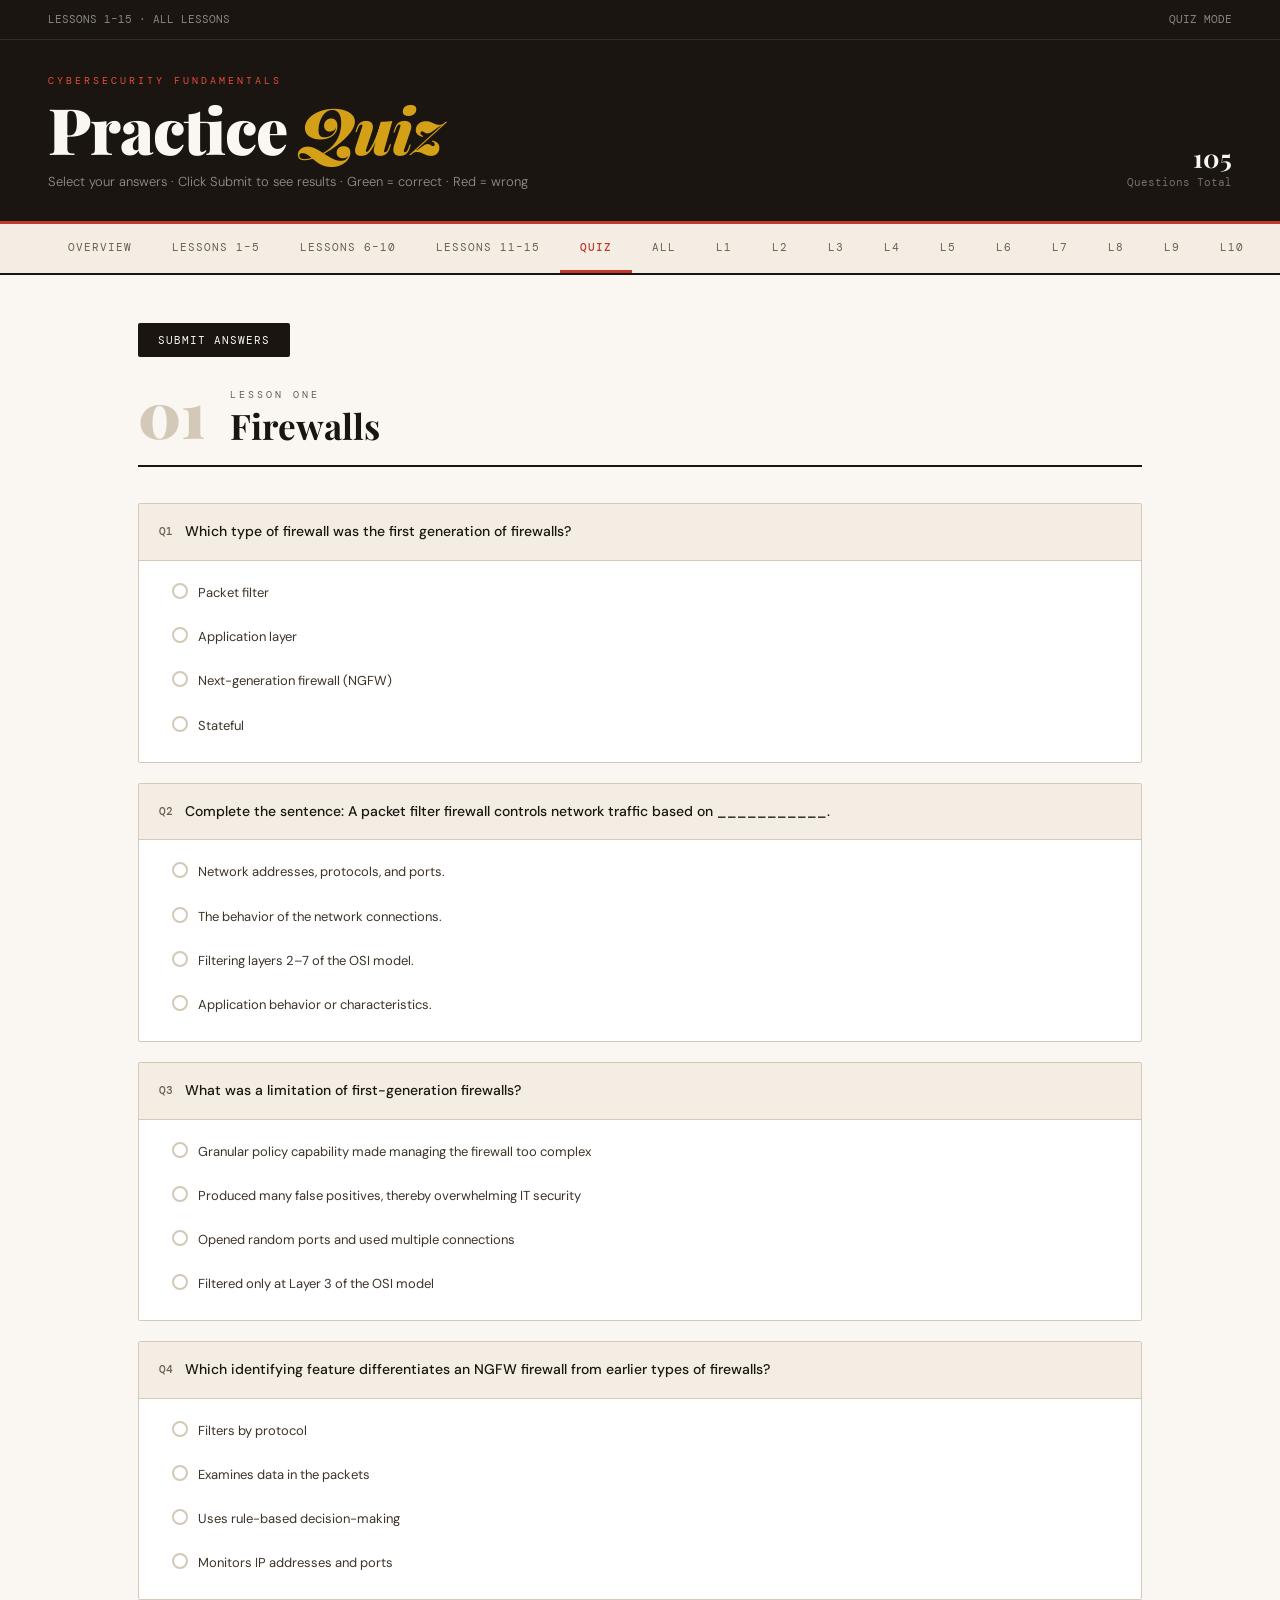
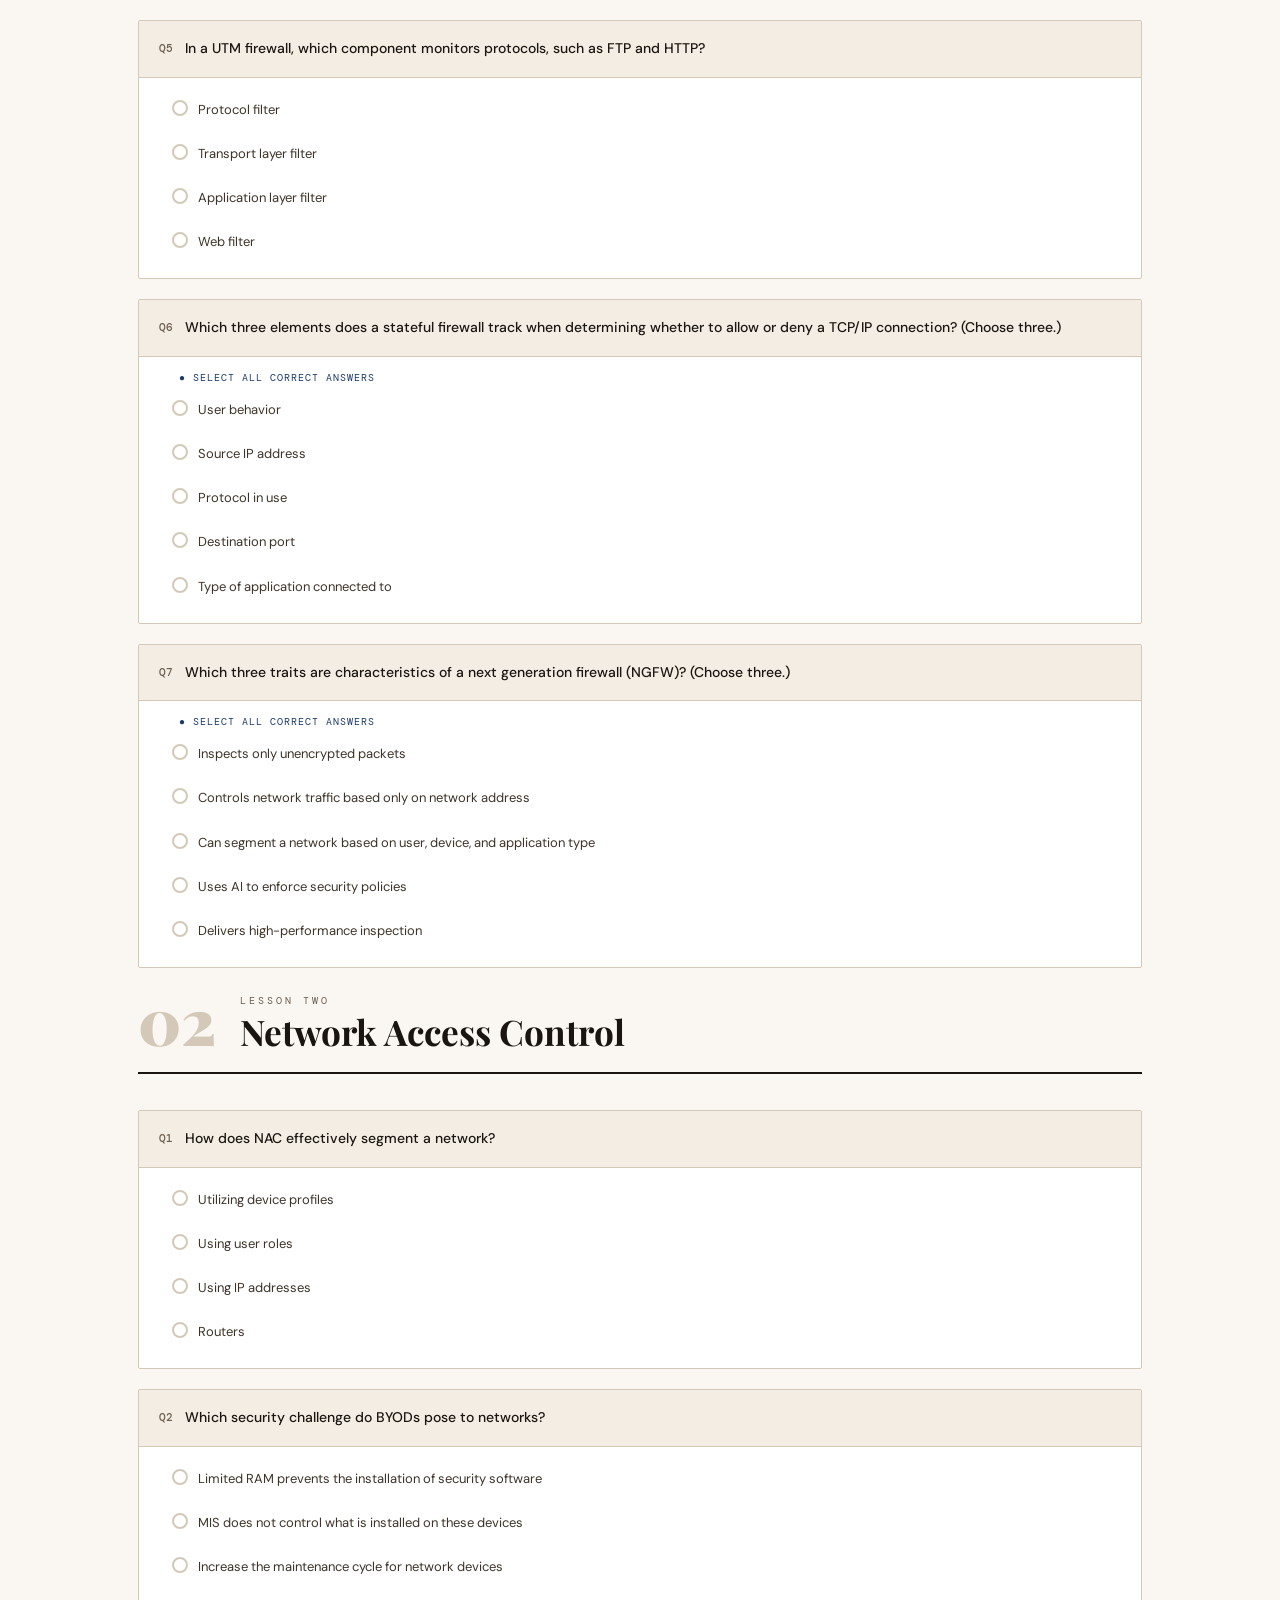
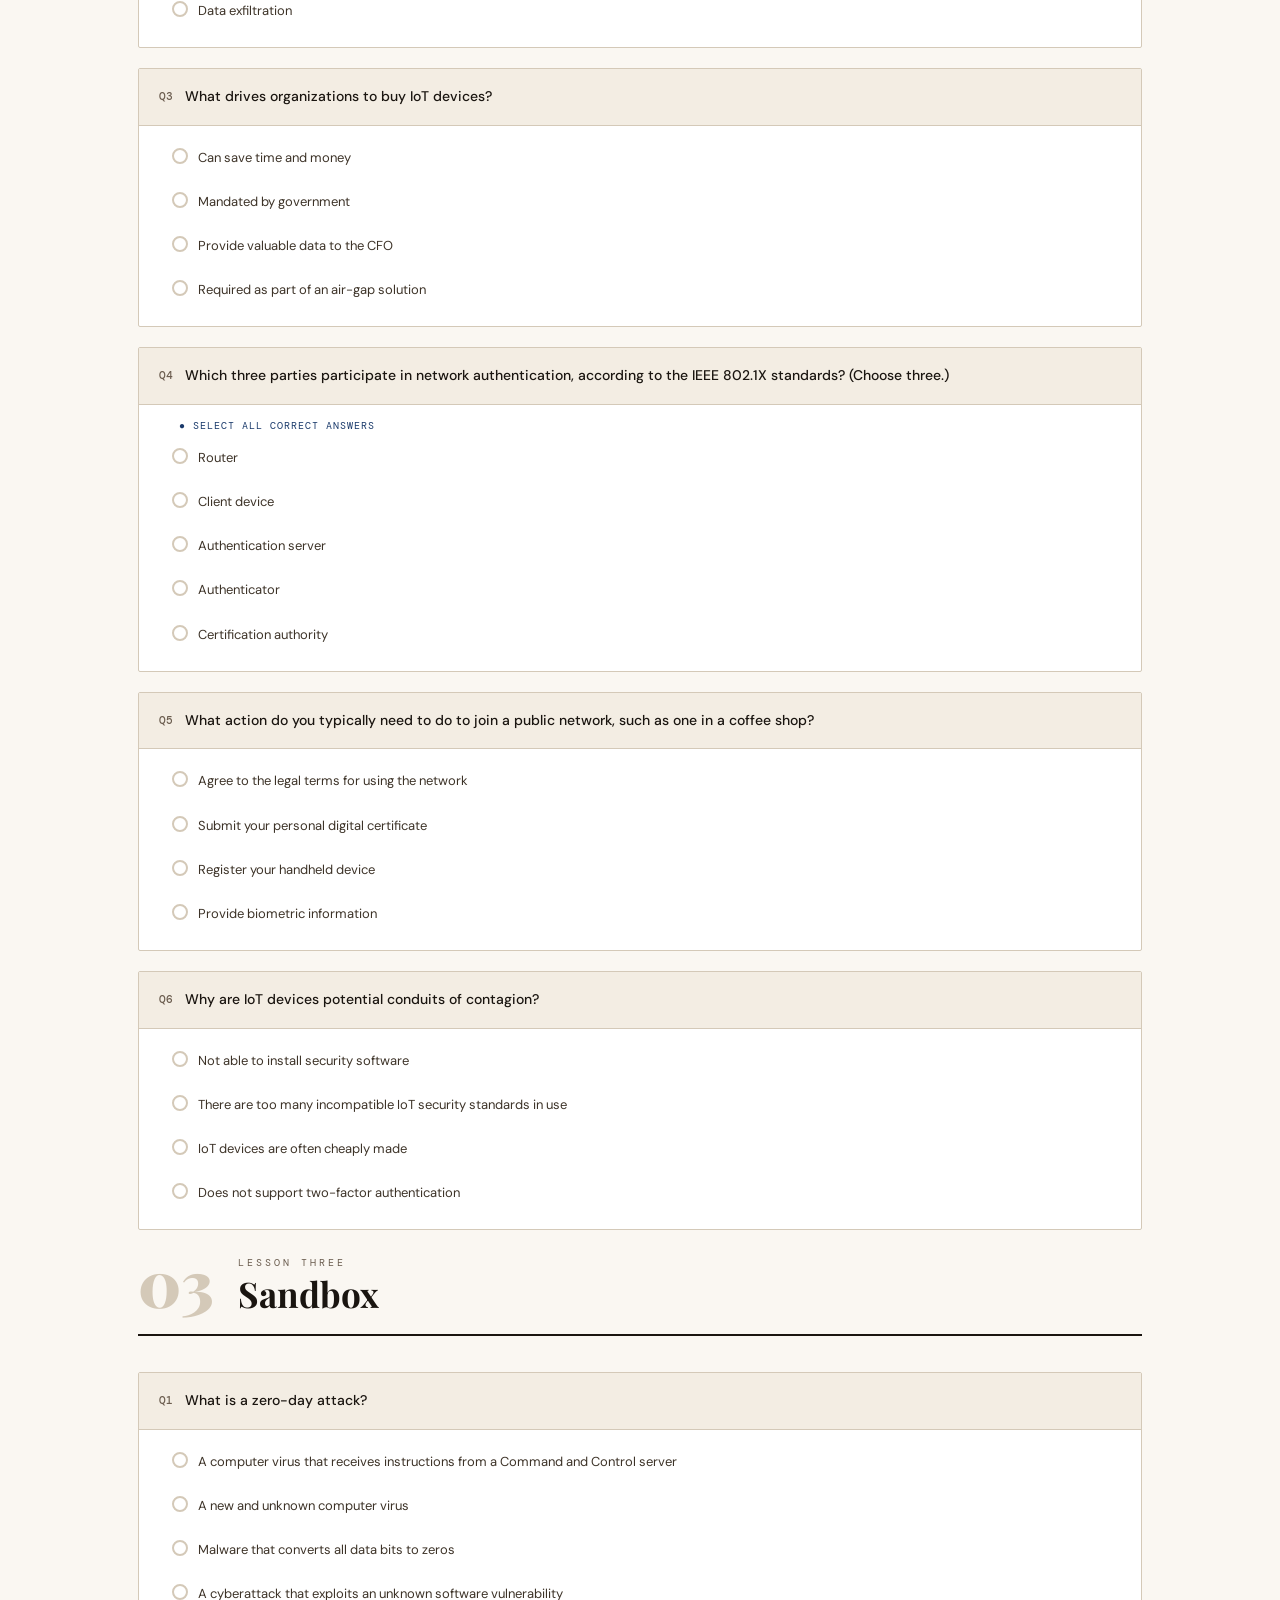
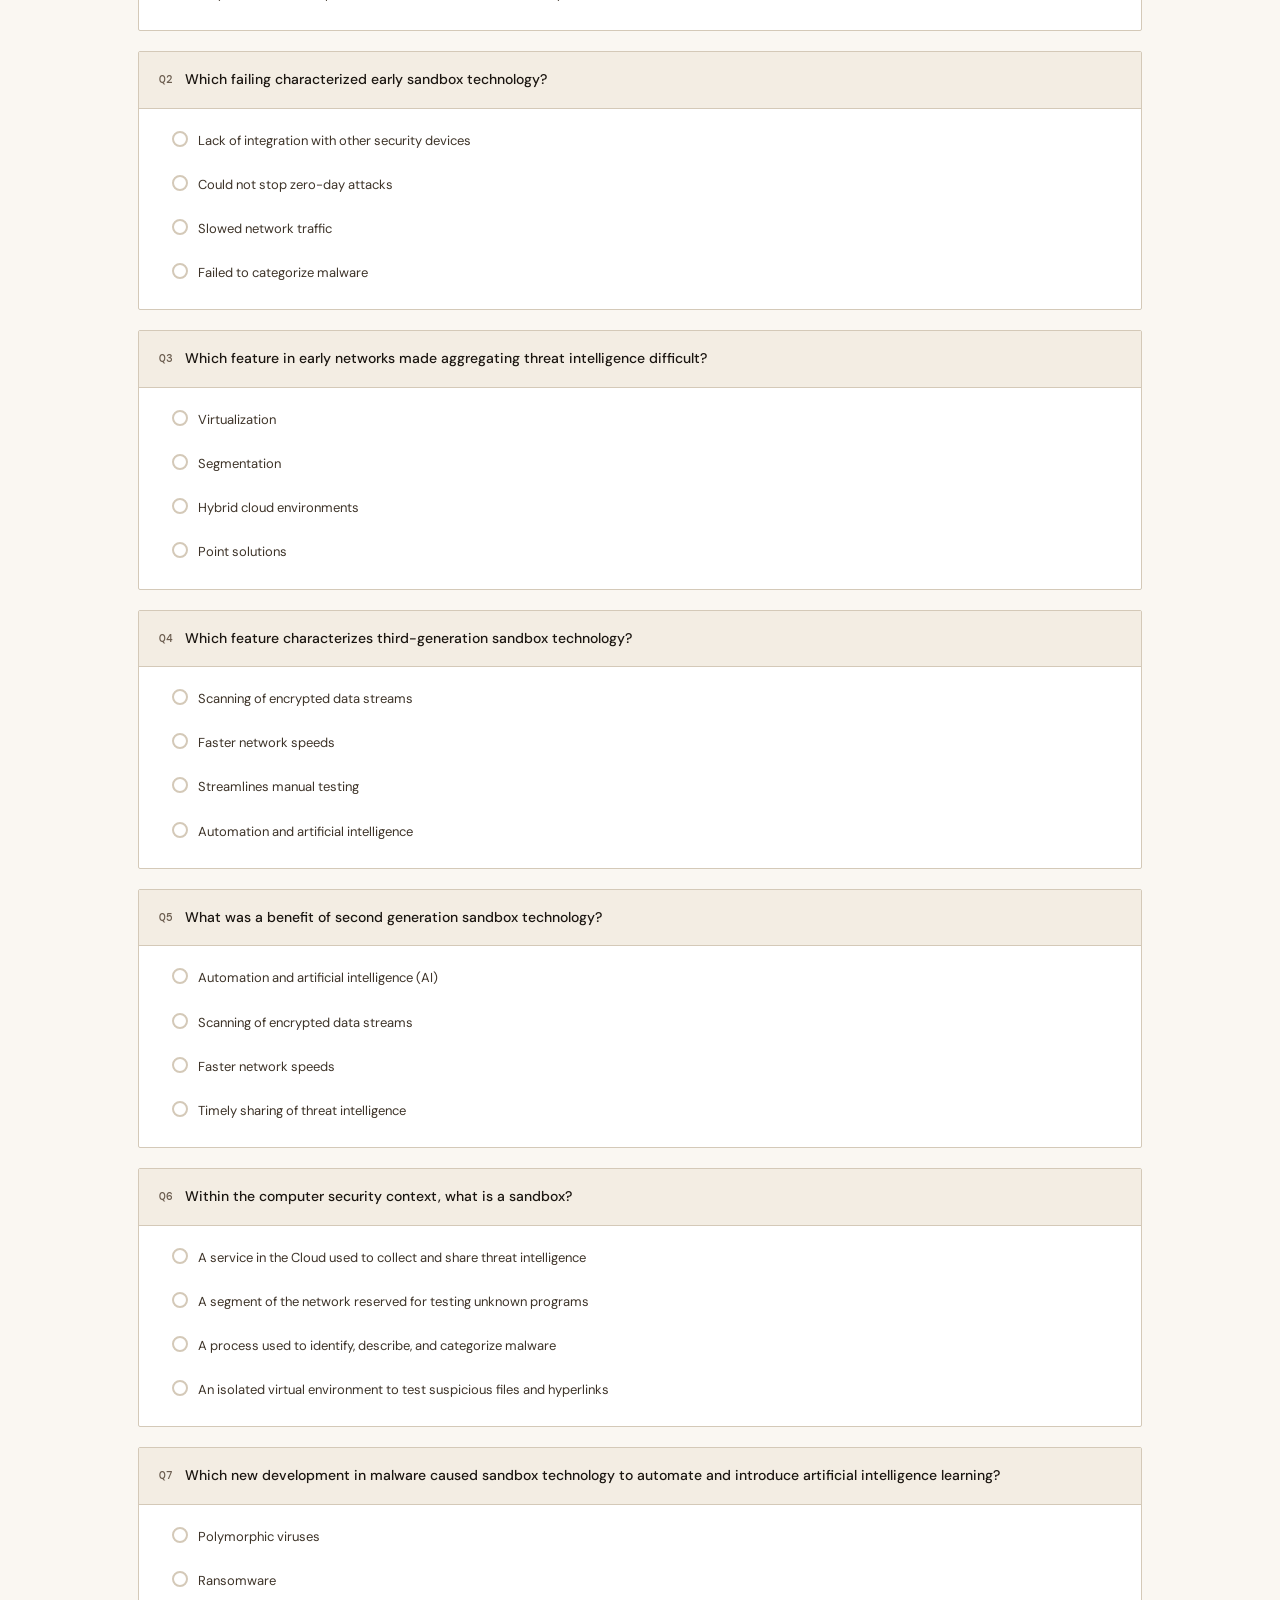
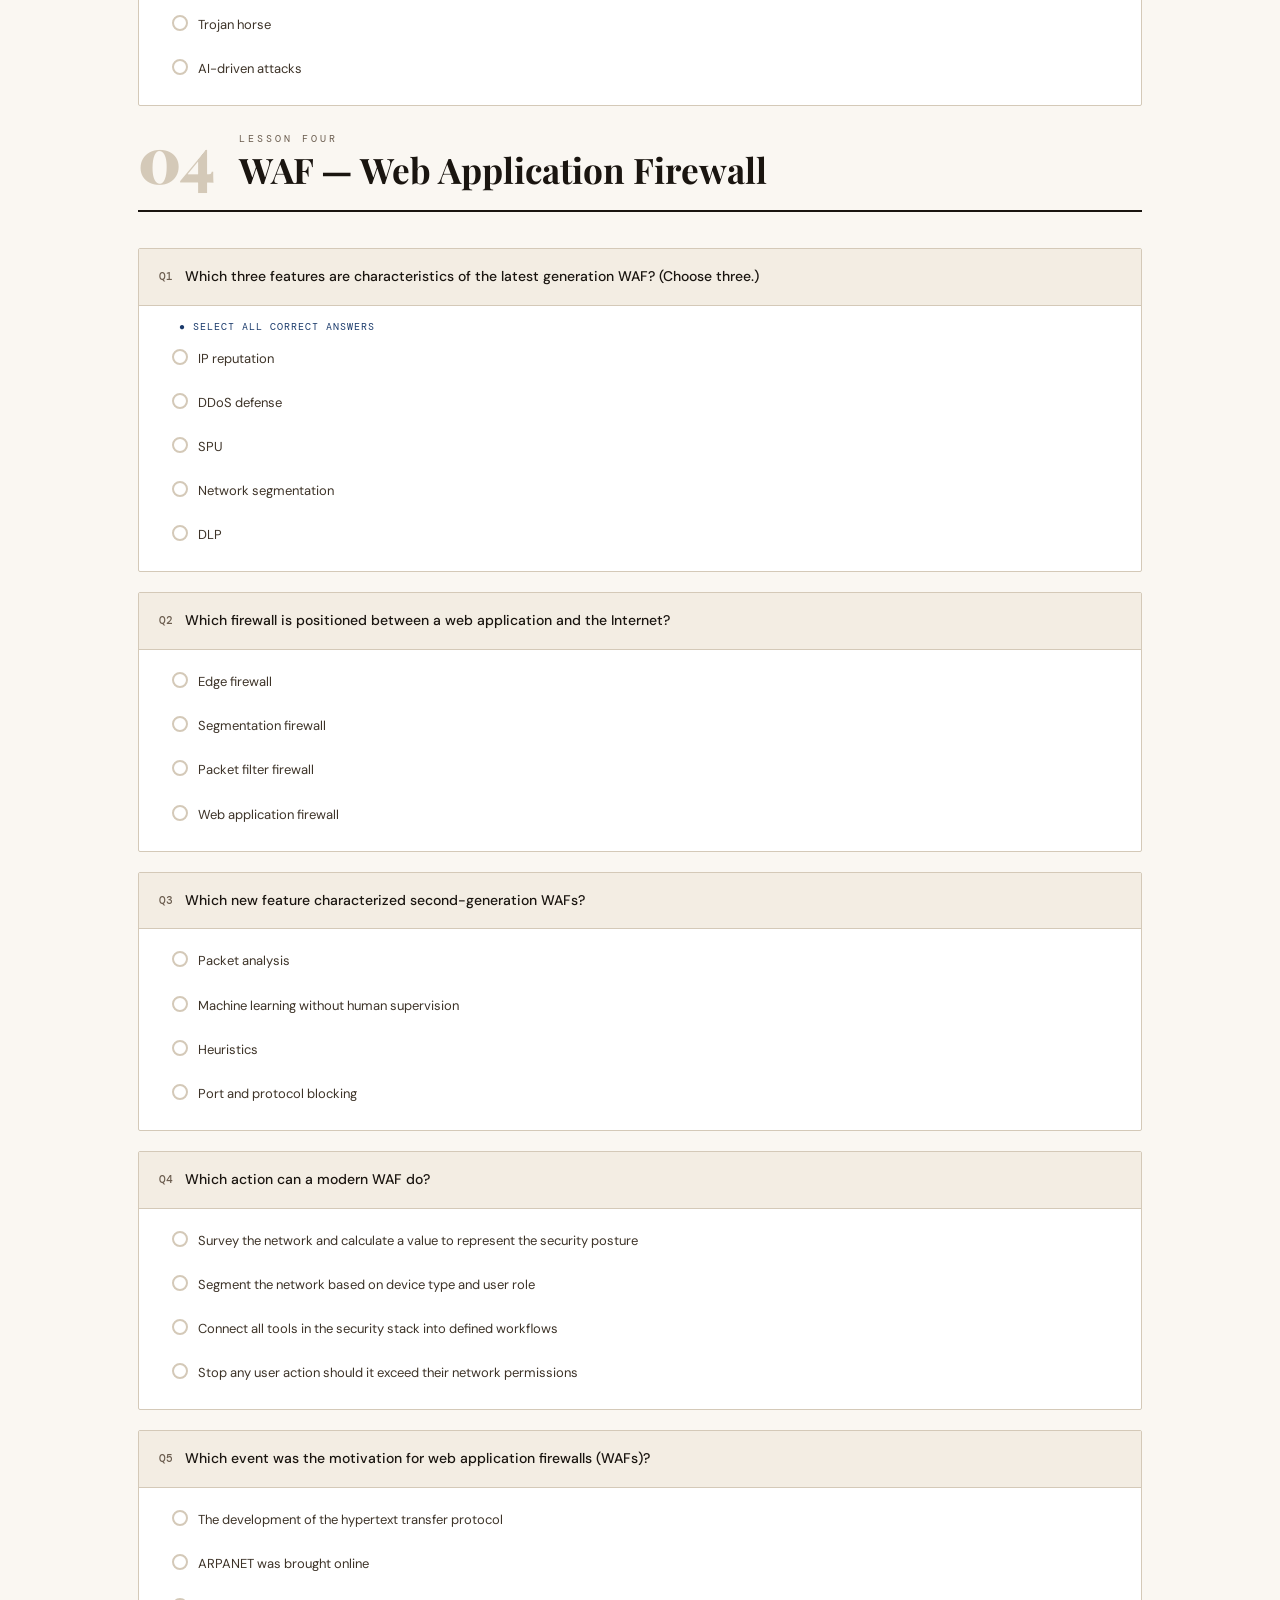
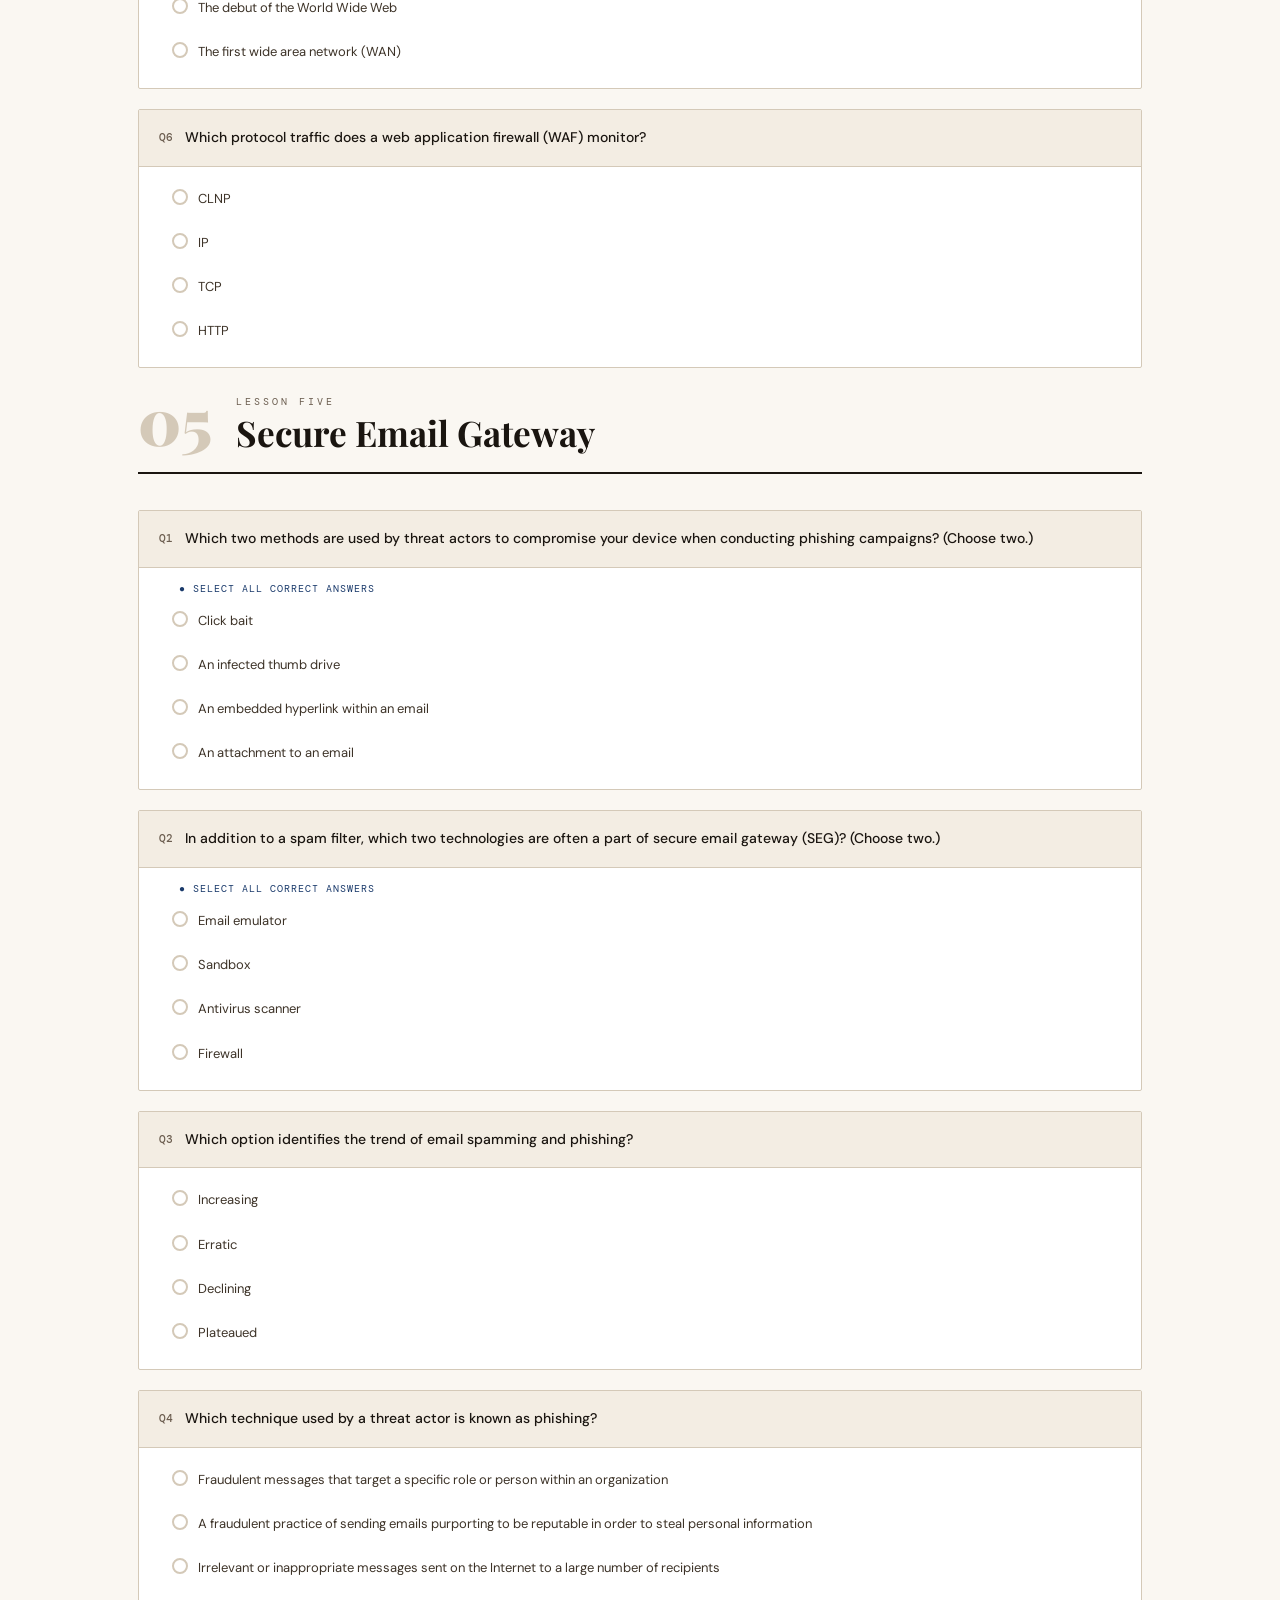
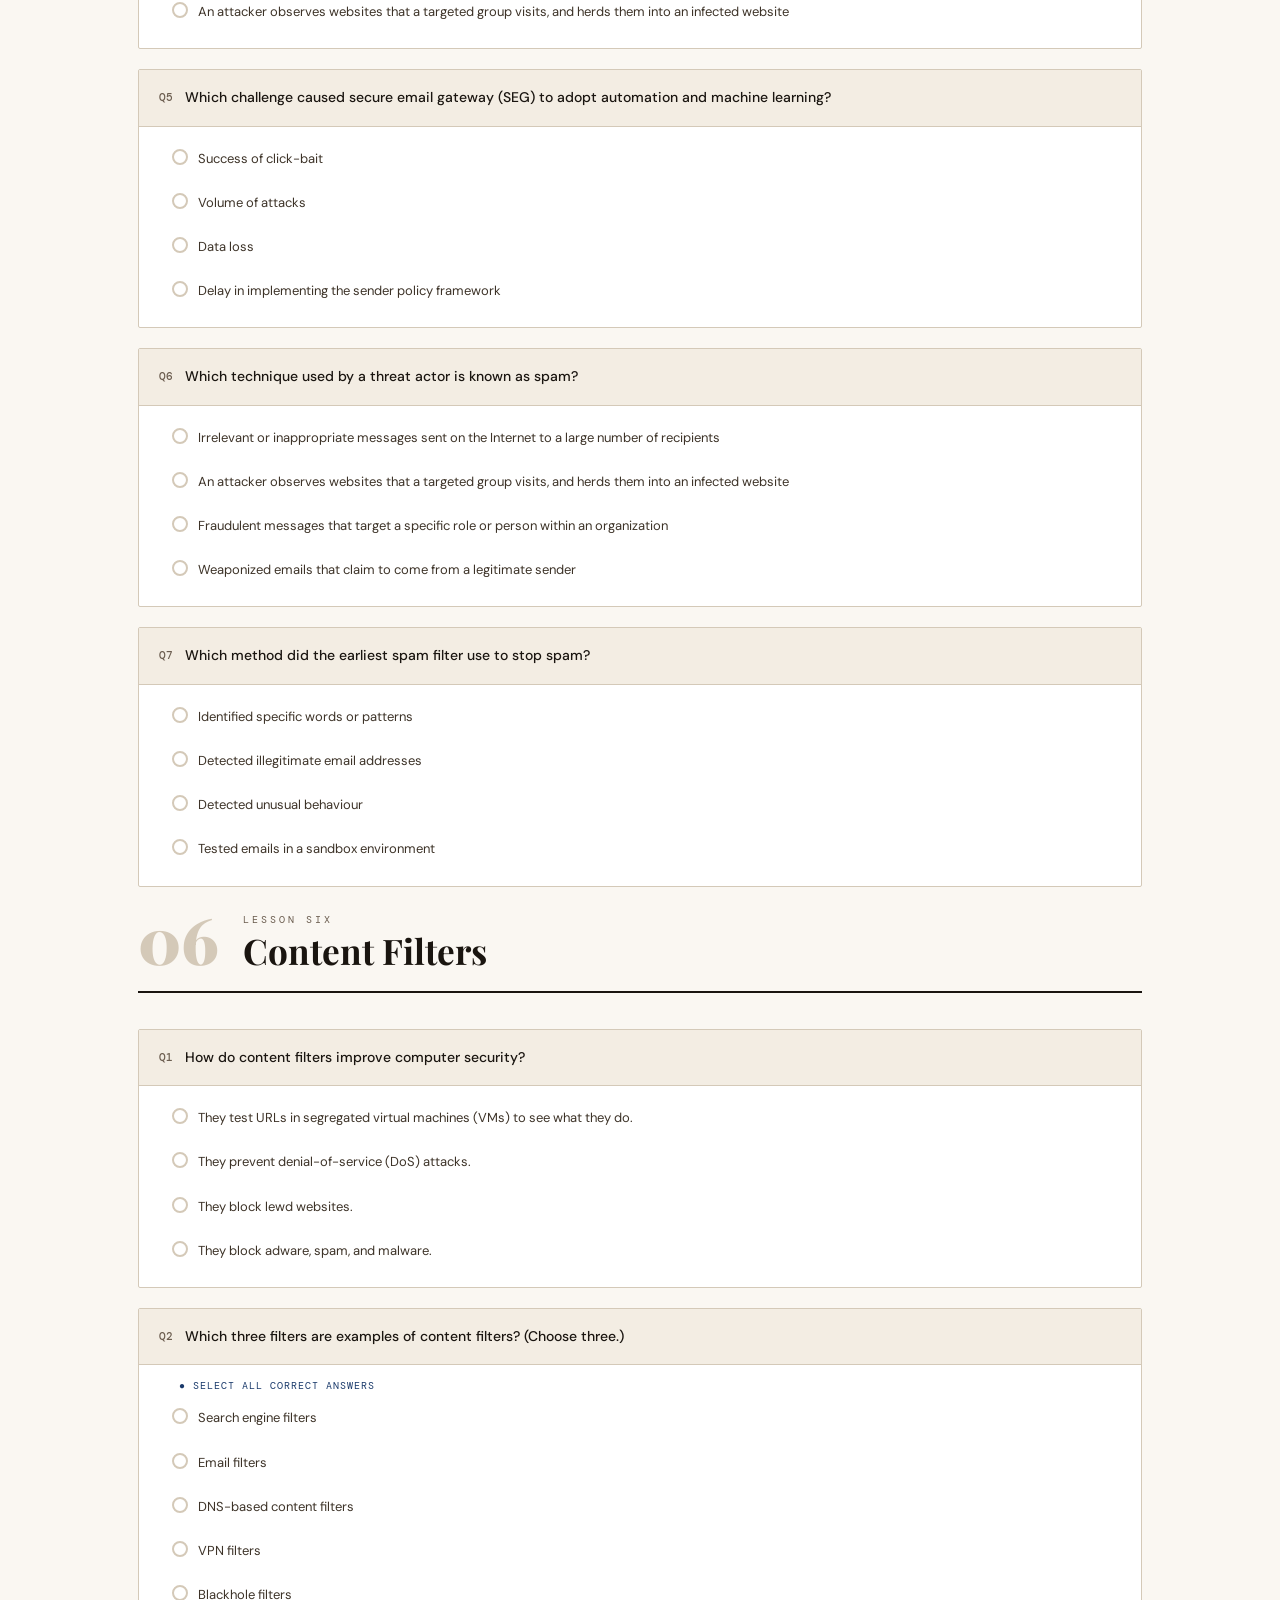
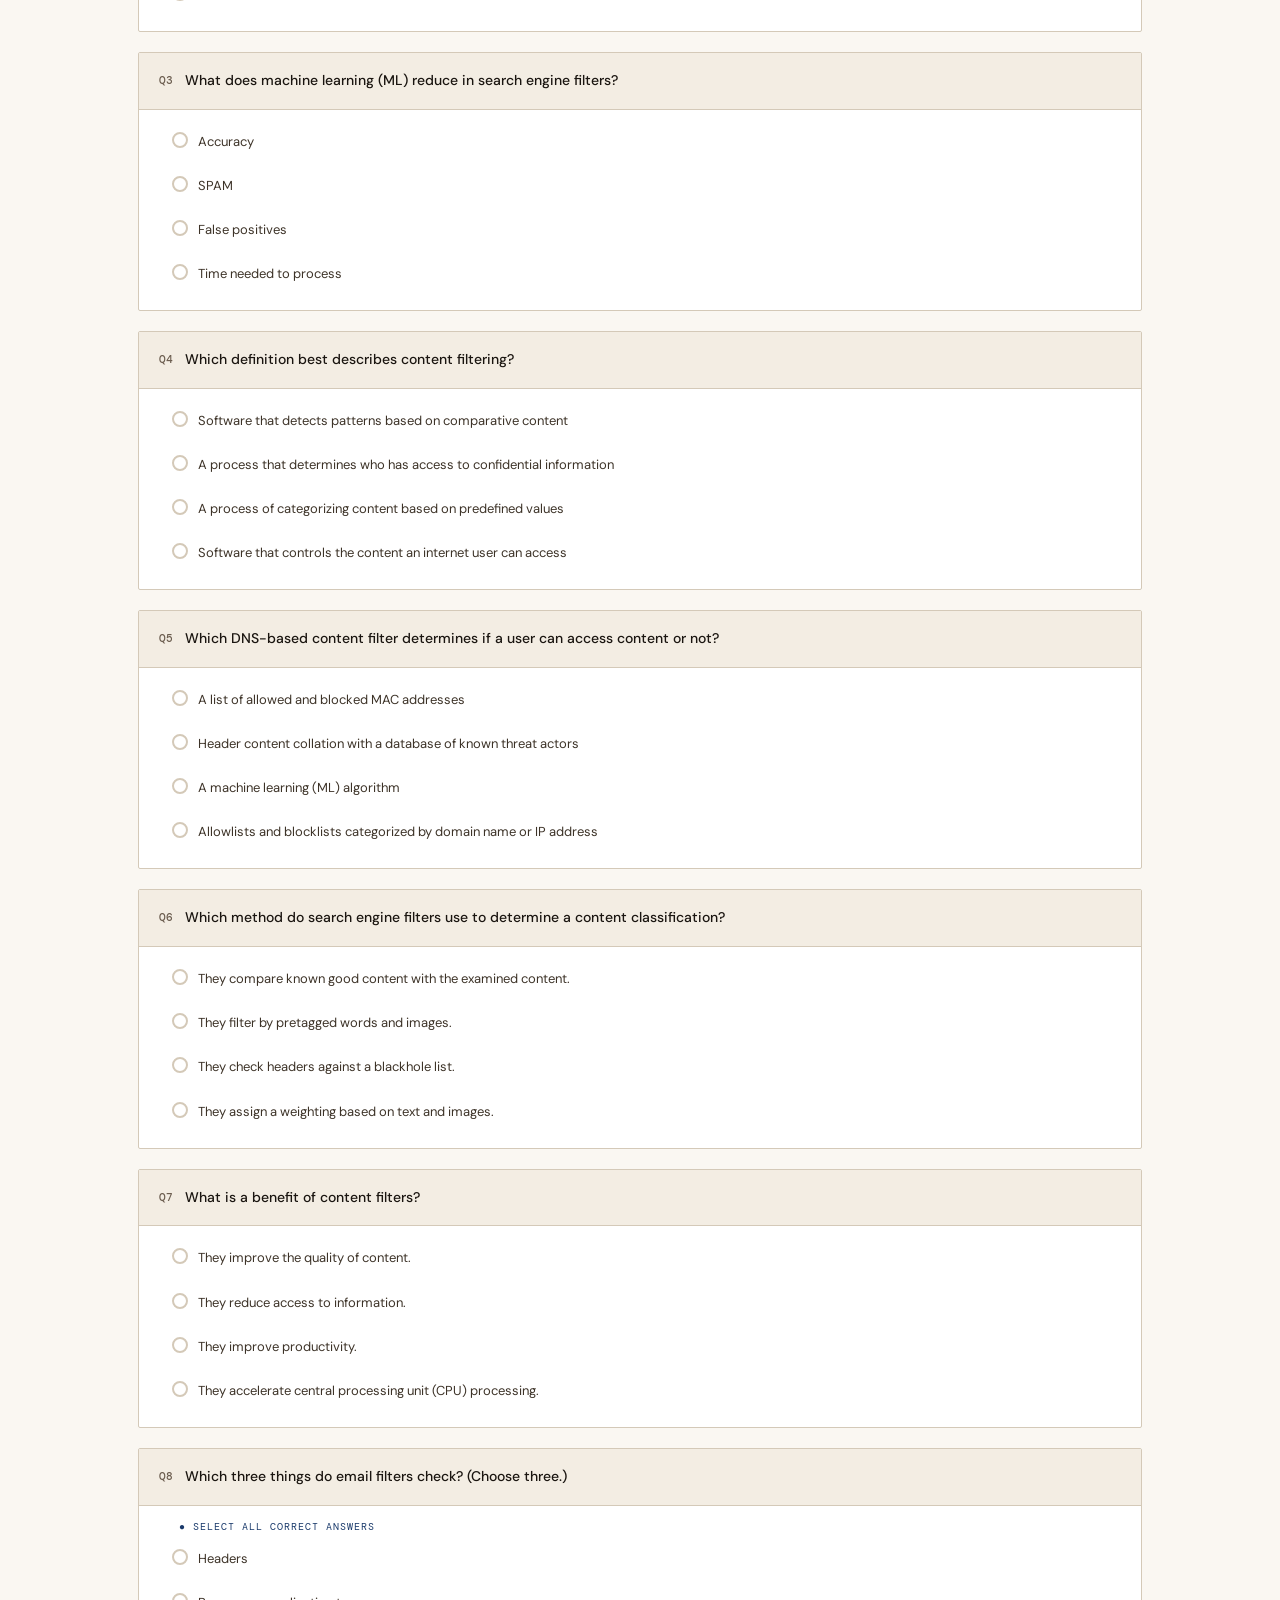
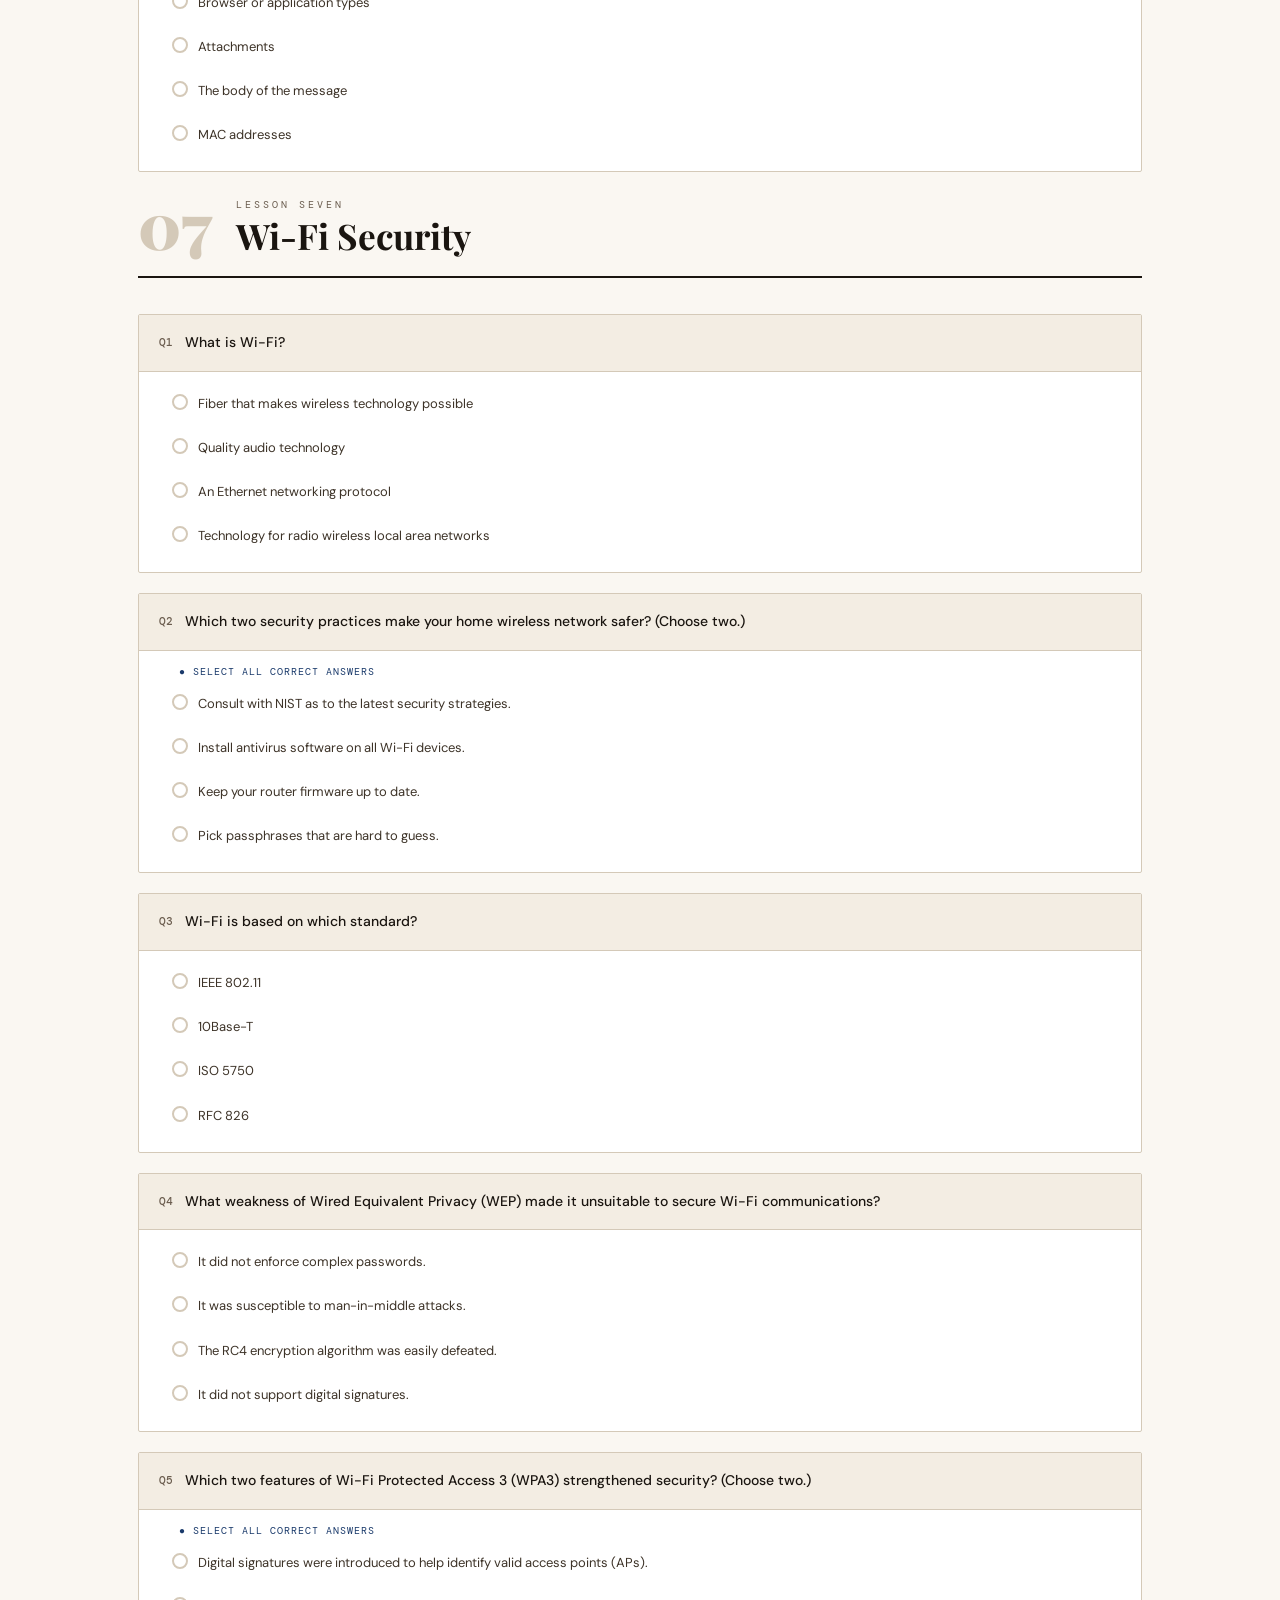
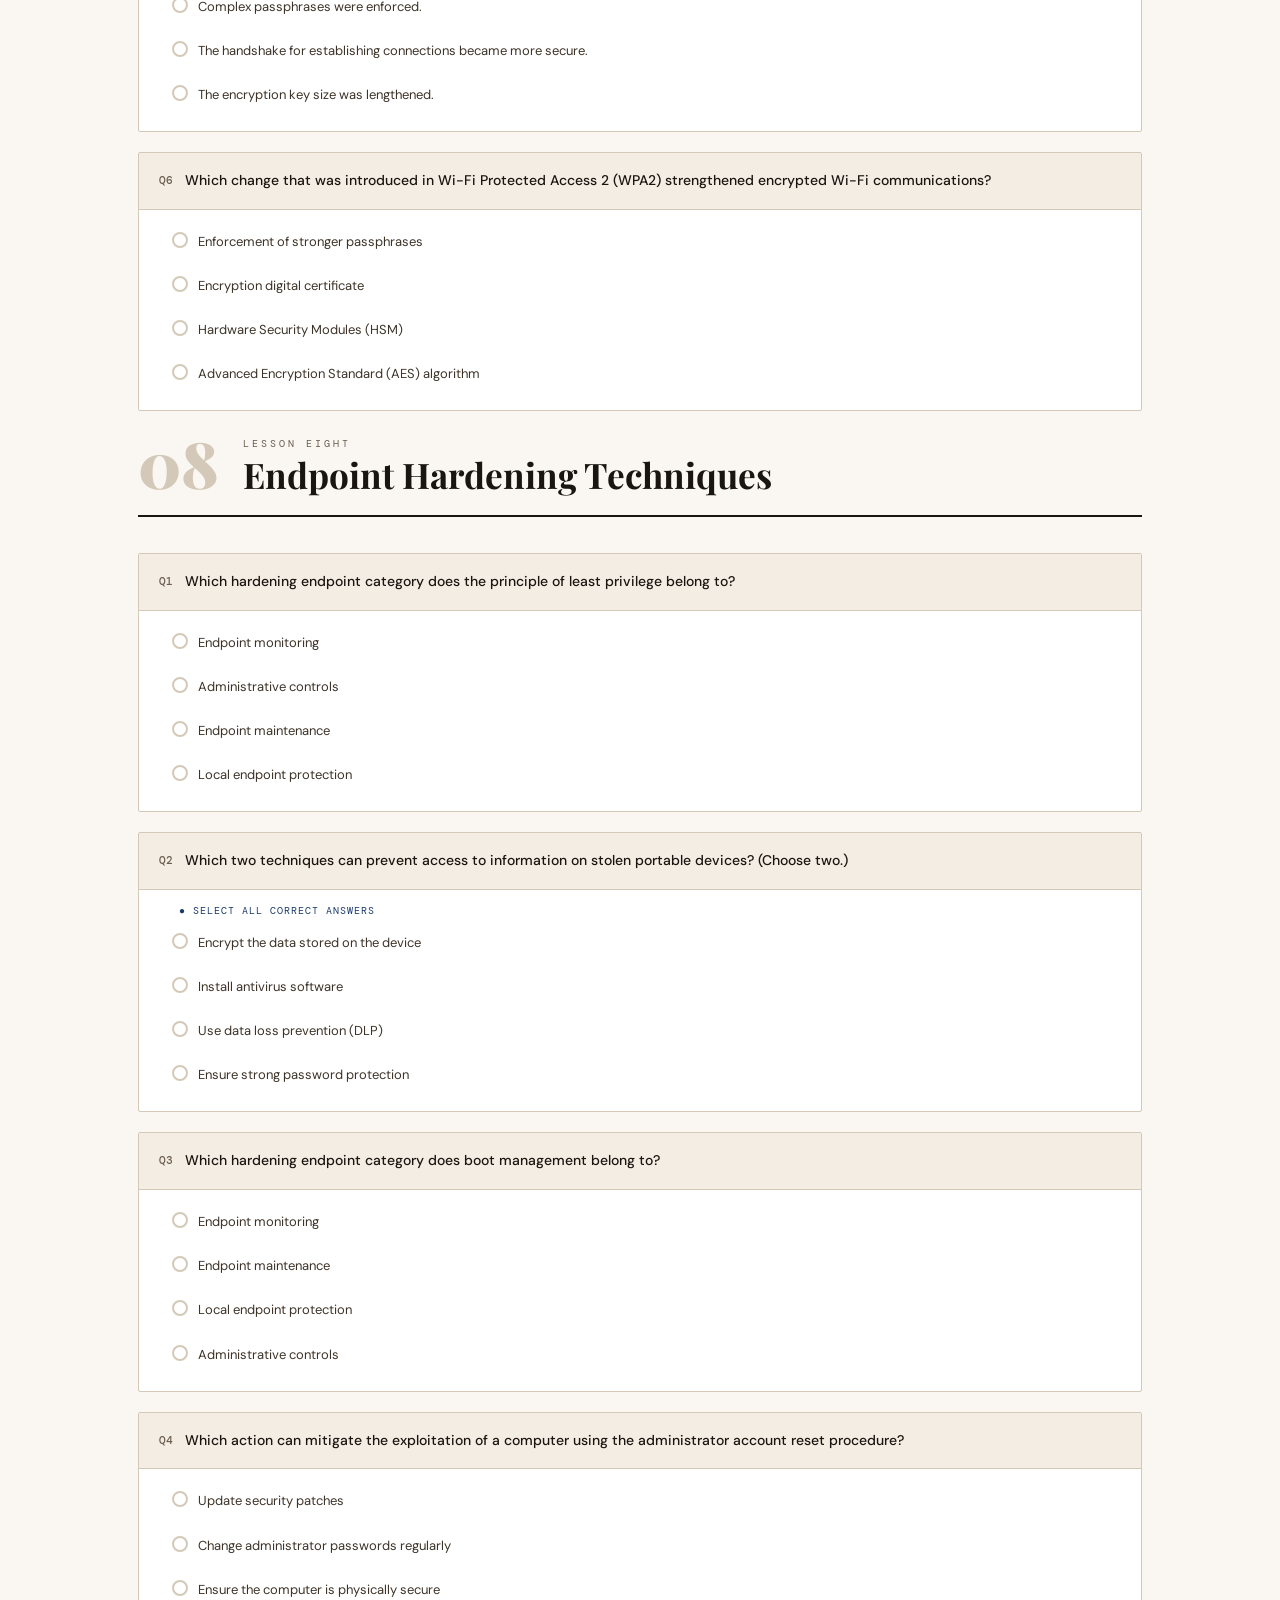
==== commit 2e8142f1: "Update quiz.html" ====
--- a/quiz.html
+++ b/quiz.html
@@ -17,7 +17,7 @@
     <div class="masthead-title">
       <div class="masthead-eyebrow">Cybersecurity Fundamentals</div>
       <h1 class="masthead-h1">Practice <em>Quiz</em></h1>
-      <p class="masthead-sub">Click an option to check your answer · Green = correct · Red = wrong</p>
+      <p class="masthead-sub">Select your answers · Click Submit to see results · Green = correct · Red = wrong</p>
     </div>
     <div class="masthead-meta">
       <strong id="total-count">—</strong>
@@ -54,7 +54,7 @@
 
 <main class="page">
 
-  <div class="quiz-score-bar">
+  <div class="quiz-score-bar" id="score-bar" style="display:none;">
     <div>
       <div class="quiz-score-num"><span id="score-correct">0</span> / <span id="score-total">0</span></div>
       <div class="quiz-score-label">Score</div>
@@ -67,8 +67,8 @@
   </div>
 
   <div class="quiz-ctrl">
-    <button class="quiz-ctrl-btn" onclick="resetAll()">Reset All Answers</button>
-    <button class="quiz-ctrl-btn secondary" onclick="revealAll()">Reveal All Answers</button>
+    <button class="quiz-ctrl-btn" id="submit-btn" onclick="submitAll()">Submit Answers</button>
+    <button class="quiz-ctrl-btn secondary" id="reset-btn" style="display:none;" onclick="resetAll()">Reset &amp; Try Again</button>
   </div>
 
   <!-- ═══════ LESSON 1 ═══════ -->
@@ -1301,106 +1301,144 @@
 </footer>
 
 <script>
-// Count total questions
+// Count total visible questions and set header
 const allBlocks = document.querySelectorAll('.quiz-block');
 document.getElementById('total-count').textContent = allBlocks.length;
 
-let answered = 0;
-let correct = 0;
-
-function updateScore() {
-  document.getElementById('score-correct').textContent = correct;
-  document.getElementById('score-total').textContent = answered;
-  const pct = answered > 0 ? Math.round((correct / answered) * 100) : 0;
-  document.getElementById('score-pct').textContent = answered > 0 ? pct + '%' : '—';
-  document.getElementById('progress-fill').style.width = (answered / allBlocks.length * 100) + '%';
-}
-
-// Attach click handlers
+// Track selected answers per block (before submission)
+// Each option: click toggles .selected
+
 document.querySelectorAll('.quiz-option').forEach(opt => {
-  opt.addEventListener('click', function() {
+  opt.addEventListener('click', function () {
     const block = this.closest('.quiz-block');
-    if (block.dataset.answered) return; // already answered
-
-    const isCorrect = this.dataset.correct === 'true';
+    if (block.dataset.submitted) return; // locked after submit
+
     const isMulti = block.querySelector('.quiz-multi-note') !== null;
 
     if (!isMulti) {
-      // Single answer — reveal immediately
-      block.dataset.answered = '1';
-      answered++;
-      if (isCorrect) {
-        this.classList.add('correct');
-        correct++;
+      // Single select — deselect all others, select this one
+      block.querySelectorAll('.quiz-option').forEach(o => {
+        o.classList.remove('selected');
+        o.querySelector('.quiz-dot').style.background = '';
+        o.querySelector('.quiz-dot').style.borderColor = '';
+      });
+      this.classList.add('selected');
+      this.querySelector('.quiz-dot').style.background = 'var(--blue)';
+      this.querySelector('.quiz-dot').style.borderColor = 'var(--blue)';
+    } else {
+      // Multi select — toggle
+      this.classList.toggle('selected');
+      const dot = this.querySelector('.quiz-dot');
+      if (this.classList.contains('selected')) {
+        dot.style.background = 'var(--blue)';
+        dot.style.borderColor = 'var(--blue)';
       } else {
-        this.classList.add('wrong');
-        // Reveal the correct answer
-        block.querySelectorAll('.quiz-option').forEach(o => {
-          if (o.dataset.correct === 'true') o.classList.add('reveal-correct');
-        });
-      }
-      updateScore();
-    } else {
-      // Multi-select — toggle selection
-      this.classList.toggle('selected');
-      this.querySelector('.quiz-dot').style.background = this.classList.contains('selected') ? 'var(--blue)' : '';
-      this.querySelector('.quiz-dot').style.borderColor = this.classList.contains('selected') ? 'var(--blue)' : '';
-
-      // Check if all correct are selected (and none wrong)
-      const correctOpts = [...block.querySelectorAll('.quiz-option[data-correct="true"]')];
-      const selectedOpts = [...block.querySelectorAll('.quiz-option.selected')];
-      const allCorrectSelected = correctOpts.every(o => o.classList.contains('selected'));
-      const noWrongSelected = selectedOpts.every(o => o.dataset.correct === 'true');
-
-      if (allCorrectSelected && noWrongSelected && selectedOpts.length === correctOpts.length) {
-        block.dataset.answered = '1';
-        answered++;
-        correct++;
-        selectedOpts.forEach(o => { o.classList.remove('selected'); o.classList.add('correct'); o.querySelector('.quiz-dot').style = ''; });
-        updateScore();
+        dot.style.background = '';
+        dot.style.borderColor = '';
       }
     }
   });
 });
 
+// Submit all answers
+function submitAll() {
+  let totalVisible = 0;
+  let totalCorrect = 0;
+
+  document.querySelectorAll('.quiz-block').forEach(block => {
+    // Only grade visible blocks
+    if (block.style.display === 'none') return;
+
+    totalVisible++;
+    block.dataset.submitted = '1';
+
+    const isMulti = block.querySelector('.quiz-multi-note') !== null;
+    const selected = [...block.querySelectorAll('.quiz-option.selected')];
+    const correctOpts = [...block.querySelectorAll('.quiz-option[data-correct="true"]')];
+
+    let blockCorrect = false;
+
+    if (!isMulti) {
+      if (selected.length === 1 && selected[0].dataset.correct === 'true') {
+        blockCorrect = true;
+      }
+    } else {
+      const selectedCorrect = selected.filter(o => o.dataset.correct === 'true');
+      const selectedWrong = selected.filter(o => o.dataset.correct === 'false');
+      blockCorrect = selectedCorrect.length === correctOpts.length && selectedWrong.length === 0;
+    }
+
+    if (blockCorrect) totalCorrect++;
+
+    // Apply visual feedback
+    block.querySelectorAll('.quiz-option').forEach(o => {
+      const dot = o.querySelector('.quiz-dot');
+      dot.style.background = '';
+      dot.style.borderColor = '';
+
+      if (o.dataset.correct === 'true') {
+        // Always highlight the correct answer(s) green
+        if (o.classList.contains('selected')) {
+          o.classList.add('correct');
+        } else {
+          o.classList.add('reveal-correct'); // correct but not selected
+        }
+      } else {
+        if (o.classList.contains('selected')) {
+          o.classList.add('wrong'); // selected but wrong
+        }
+      }
+      o.classList.remove('selected');
+    });
+  });
+
+  // Show score
+  const pct = totalVisible > 0 ? Math.round((totalCorrect / totalVisible) * 100) : 0;
+  document.getElementById('score-correct').textContent = totalCorrect;
+  document.getElementById('score-total').textContent = totalVisible;
+  document.getElementById('score-pct').textContent = pct + '%';
+  document.getElementById('progress-fill').style.width = pct + '%';
+  document.getElementById('score-bar').style.display = 'flex';
+
+  // Swap buttons
+  document.getElementById('submit-btn').style.display = 'none';
+  document.getElementById('reset-btn').style.display = '';
+
+  // Scroll to top of results
+  window.scrollTo({ top: 0, behavior: 'smooth' });
+}
+
+// Reset everything
+function resetAll() {
+  document.querySelectorAll('.quiz-block').forEach(block => {
+    delete block.dataset.submitted;
+    block.querySelectorAll('.quiz-option').forEach(o => {
+      o.classList.remove('correct', 'wrong', 'reveal-correct', 'selected');
+      o.querySelector('.quiz-dot').style.background = '';
+      o.querySelector('.quiz-dot').style.borderColor = '';
+    });
+  });
+
+  document.getElementById('score-bar').style.display = 'none';
+  document.getElementById('submit-btn').style.display = '';
+  document.getElementById('reset-btn').style.display = 'none';
+}
+
 // Show/hide by lesson
 function showLesson(lesson) {
+  // Reset state when switching lesson filter
+  resetAll();
+
   document.querySelectorAll('.quiz-block, .lesson-header').forEach(el => {
-    if (lesson === 'all') {
-      el.style.display = '';
-    } else {
-      el.style.display = (el.dataset.lesson === lesson) ? '' : 'none';
-    }
+    el.style.display = (lesson === 'all' || el.dataset.lesson === lesson) ? '' : 'none';
   });
-  // Update nav active state
+
+  // Update count shown in masthead
+  const visible = [...document.querySelectorAll('.quiz-block')].filter(b => b.style.display !== 'none').length;
+  document.getElementById('total-count').textContent = visible;
+
   document.querySelectorAll('button.nav-btn').forEach(b => b.classList.remove('active'));
   event.target.classList.add('active');
-}
-
-// Reset all
-function resetAll() {
-  document.querySelectorAll('.quiz-block').forEach(block => {
-    delete block.dataset.answered;
-    block.querySelectorAll('.quiz-option').forEach(o => {
-      o.classList.remove('correct', 'wrong', 'reveal-correct', 'selected');
-      o.querySelector('.quiz-dot').style = '';
-    });
-  });
-  answered = 0; correct = 0;
-  updateScore();
-}
-
-// Reveal all answers
-function revealAll() {
-  document.querySelectorAll('.quiz-block').forEach(block => {
-    if (block.dataset.answered) return;
-    block.dataset.answered = '1';
-    answered++;
-    block.querySelectorAll('.quiz-option').forEach(o => {
-      if (o.dataset.correct === 'true') o.classList.add('reveal-correct');
-    });
-  });
-  updateScore();
 }
 </script>
 </body>
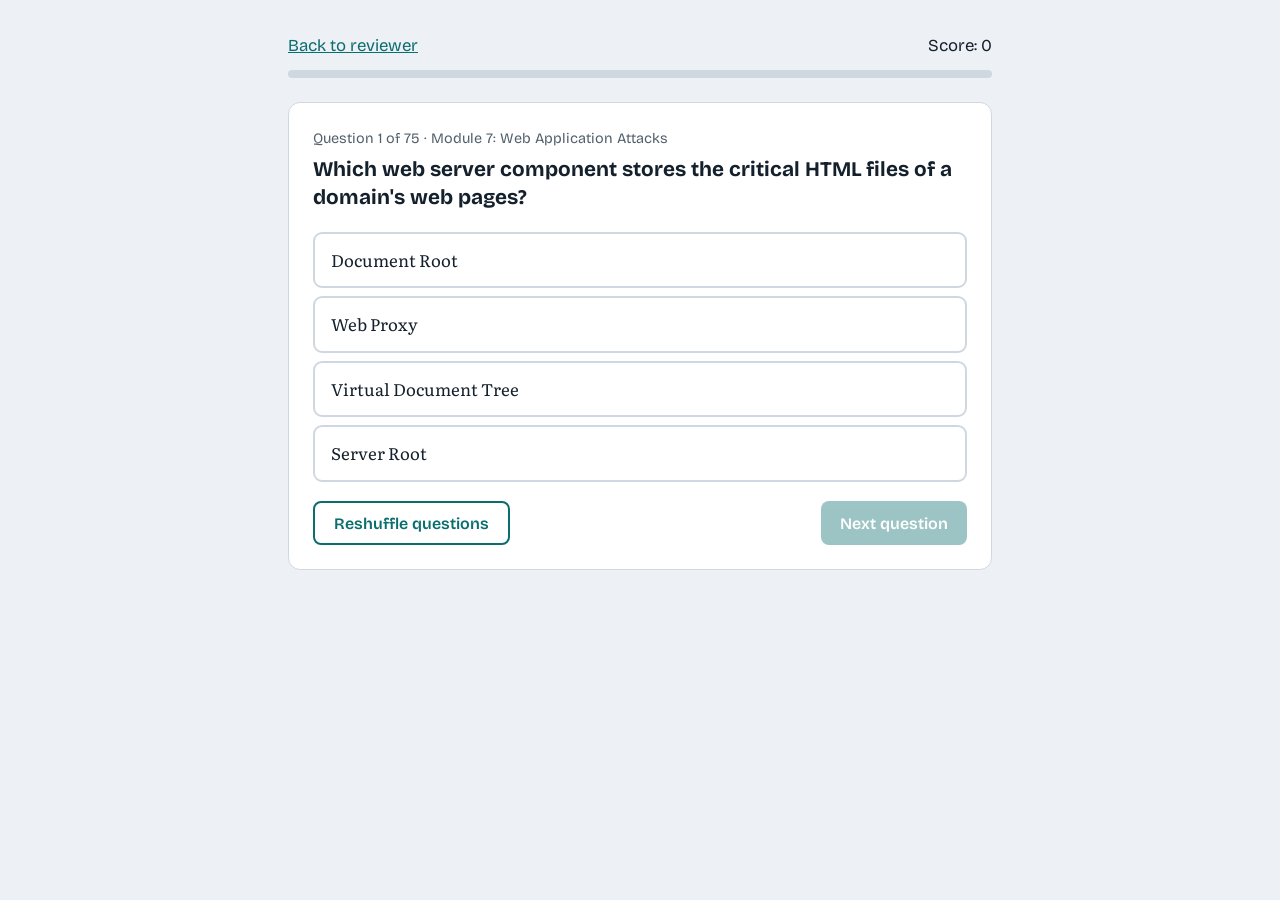
==== commit 608ccc23: "Create quiz.html" ====
--- a/quiz.html
+++ b/quiz.html
@@ -1,1445 +1,123 @@
-<!DOCTYPE html>
-<html lang="en">
-<head>
-<meta charset="UTF-8">
-<meta name="viewport" content="width=device-width, initial-scale=1.0">
-<title>Quiz — Cybersecurity Reviewer</title>
-<link rel="stylesheet" href="styles.css">
-</head>
-<body>
-
-<header class="masthead">
-  <div class="masthead-top">
-    <span>LESSONS 1–15 · ALL LESSONS</span>
-    <span>QUIZ MODE</span>
-  </div>
-  <div class="masthead-main">
-    <div class="masthead-title">
-      <div class="masthead-eyebrow">Cybersecurity Fundamentals</div>
-      <h1 class="masthead-h1">Practice <em>Quiz</em></h1>
-      <p class="masthead-sub">Select your answers · Click Submit to see results · Green = correct · Red = wrong</p>
-    </div>
-    <div class="masthead-meta">
-      <strong id="total-count">—</strong>
-      Questions Total
-    </div>
-  </div>
-</header>
-
-<nav class="nav">
-  <div class="nav-inner">
-    <a href="index.html" class="nav-btn">Overview</a>
-    <a href="lessons1-5.html" class="nav-btn">Lessons 1–5</a>
-    <a href="lessons6-10.html" class="nav-btn">Lessons 6–10</a>
-    <a href="lessons11-15.html" class="nav-btn">Lessons 11–15</a>
-    <a href="quiz.html" class="nav-btn active">Quiz</a>
-    <button class="nav-btn" onclick="showLesson('all')">All</button>
-    <button class="nav-btn" onclick="showLesson('l1')">L1</button>
-    <button class="nav-btn" onclick="showLesson('l2')">L2</button>
-    <button class="nav-btn" onclick="showLesson('l3')">L3</button>
-    <button class="nav-btn" onclick="showLesson('l4')">L4</button>
-    <button class="nav-btn" onclick="showLesson('l5')">L5</button>
-    <button class="nav-btn" onclick="showLesson('l6')">L6</button>
-    <button class="nav-btn" onclick="showLesson('l7')">L7</button>
-    <button class="nav-btn" onclick="showLesson('l8')">L8</button>
-    <button class="nav-btn" onclick="showLesson('l9')">L9</button>
-    <button class="nav-btn" onclick="showLesson('l10')">L10</button>
-    <button class="nav-btn" onclick="showLesson('l11')">L11</button>
-    <button class="nav-btn" onclick="showLesson('l12')">L12</button>
-    <button class="nav-btn" onclick="showLesson('l13')">L13</button>
-    <button class="nav-btn" onclick="showLesson('l14')">L14</button>
-    <button class="nav-btn" onclick="showLesson('l15')">L15</button>
-  </div>
-</nav>
-
-<main class="page">
-
-  <div class="quiz-score-bar" id="score-bar" style="display:none;">
-    <div>
-      <div class="quiz-score-num"><span id="score-correct">0</span> / <span id="score-total">0</span></div>
-      <div class="quiz-score-label">Score</div>
-    </div>
-    <div class="quiz-progress"><div class="quiz-progress-fill" id="progress-fill" style="width:0%"></div></div>
-    <div>
-      <div class="quiz-score-num" id="score-pct">—</div>
-      <div class="quiz-score-label">Percent</div>
-    </div>
-  </div>
-
-  <div class="quiz-ctrl">
-    <button class="quiz-ctrl-btn" id="submit-btn" onclick="submitAll()">Submit Answers</button>
-    <button class="quiz-ctrl-btn secondary" id="reset-btn" style="display:none;" onclick="resetAll()">Reset &amp; Try Again</button>
-  </div>
-
-  <!-- ═══════ LESSON 1 ═══════ -->
-  <div class="lesson-header" data-lesson="l1">
-    <div class="lesson-num">01</div>
-    <div class="lesson-title-block">
-      <div class="lesson-label">Lesson One</div>
-      <h2 class="lesson-title">Firewalls</h2>
-    </div>
-  </div>
-
-  <div class="quiz-block" data-lesson="l1">
-    <div class="quiz-q"><span class="quiz-qnum">Q1</span><span>Which type of firewall was the first generation of firewalls?</span></div>
-    <div class="quiz-options">
-      <div class="quiz-option" data-correct="true"><div class="quiz-dot"></div>Packet filter</div>
-      <div class="quiz-option" data-correct="false"><div class="quiz-dot"></div>Application layer</div>
-      <div class="quiz-option" data-correct="false"><div class="quiz-dot"></div>Next-generation firewall (NGFW)</div>
-      <div class="quiz-option" data-correct="false"><div class="quiz-dot"></div>Stateful</div>
-    </div>
-  </div>
-
-  <div class="quiz-block" data-lesson="l1">
-    <div class="quiz-q"><span class="quiz-qnum">Q2</span><span>Complete the sentence: A packet filter firewall controls network traffic based on ___________.</span></div>
-    <div class="quiz-options">
-      <div class="quiz-option" data-correct="true"><div class="quiz-dot"></div>Network addresses, protocols, and ports.</div>
-      <div class="quiz-option" data-correct="false"><div class="quiz-dot"></div>The behavior of the network connections.</div>
-      <div class="quiz-option" data-correct="false"><div class="quiz-dot"></div>Filtering layers 2–7 of the OSI model.</div>
-      <div class="quiz-option" data-correct="false"><div class="quiz-dot"></div>Application behavior or characteristics.</div>
-    </div>
-  </div>
-
-  <div class="quiz-block" data-lesson="l1">
-    <div class="quiz-q"><span class="quiz-qnum">Q3</span><span>What was a limitation of first-generation firewalls?</span></div>
-    <div class="quiz-options">
-      <div class="quiz-option" data-correct="false"><div class="quiz-dot"></div>Granular policy capability made managing the firewall too complex</div>
-      <div class="quiz-option" data-correct="false"><div class="quiz-dot"></div>Produced many false positives, thereby overwhelming IT security</div>
-      <div class="quiz-option" data-correct="true"><div class="quiz-dot"></div>Opened random ports and used multiple connections</div>
-      <div class="quiz-option" data-correct="false"><div class="quiz-dot"></div>Filtered only at Layer 3 of the OSI model</div>
-    </div>
-  </div>
-
-  <div class="quiz-block" data-lesson="l1">
-    <div class="quiz-q"><span class="quiz-qnum">Q4</span><span>Which identifying feature differentiates an NGFW firewall from earlier types of firewalls?</span></div>
-    <div class="quiz-options">
-      <div class="quiz-option" data-correct="false"><div class="quiz-dot"></div>Filters by protocol</div>
-      <div class="quiz-option" data-correct="true"><div class="quiz-dot"></div>Examines data in the packets</div>
-      <div class="quiz-option" data-correct="false"><div class="quiz-dot"></div>Uses rule-based decision-making</div>
-      <div class="quiz-option" data-correct="false"><div class="quiz-dot"></div>Monitors IP addresses and ports</div>
-    </div>
-  </div>
-
-  <div class="quiz-block" data-lesson="l1">
-    <div class="quiz-q"><span class="quiz-qnum">Q5</span><span>In a UTM firewall, which component monitors protocols, such as FTP and HTTP?</span></div>
-    <div class="quiz-options">
-      <div class="quiz-option" data-correct="false"><div class="quiz-dot"></div>Protocol filter</div>
-      <div class="quiz-option" data-correct="false"><div class="quiz-dot"></div>Transport layer filter</div>
-      <div class="quiz-option" data-correct="true"><div class="quiz-dot"></div>Application layer filter</div>
-      <div class="quiz-option" data-correct="false"><div class="quiz-dot"></div>Web filter</div>
-    </div>
-  </div>
-
-  <div class="quiz-block" data-lesson="l1">
-    <div class="quiz-q"><span class="quiz-qnum">Q6</span><span>Which three elements does a stateful firewall track when determining whether to allow or deny a TCP/IP connection? (Choose three.)</span></div>
-    <div class="quiz-options">
-      <div class="quiz-multi-note">● Select all correct answers</div>
-      <div class="quiz-option" data-correct="false"><div class="quiz-dot"></div>User behavior</div>
-      <div class="quiz-option" data-correct="true"><div class="quiz-dot"></div>Source IP address</div>
-      <div class="quiz-option" data-correct="true"><div class="quiz-dot"></div>Protocol in use</div>
-      <div class="quiz-option" data-correct="true"><div class="quiz-dot"></div>Destination port</div>
-      <div class="quiz-option" data-correct="false"><div class="quiz-dot"></div>Type of application connected to</div>
-    </div>
-  </div>
-
-  <div class="quiz-block" data-lesson="l1">
-    <div class="quiz-q"><span class="quiz-qnum">Q7</span><span>Which three traits are characteristics of a next generation firewall (NGFW)? (Choose three.)</span></div>
-    <div class="quiz-options">
-      <div class="quiz-multi-note">● Select all correct answers</div>
-      <div class="quiz-option" data-correct="false"><div class="quiz-dot"></div>Inspects only unencrypted packets</div>
-      <div class="quiz-option" data-correct="false"><div class="quiz-dot"></div>Controls network traffic based only on network address</div>
-      <div class="quiz-option" data-correct="true"><div class="quiz-dot"></div>Can segment a network based on user, device, and application type</div>
-      <div class="quiz-option" data-correct="true"><div class="quiz-dot"></div>Uses AI to enforce security policies</div>
-      <div class="quiz-option" data-correct="true"><div class="quiz-dot"></div>Delivers high-performance inspection</div>
-    </div>
-  </div>
-
-  <!-- ═══════ LESSON 2 ═══════ -->
-  <div class="lesson-header" data-lesson="l2">
-    <div class="lesson-num">02</div>
-    <div class="lesson-title-block">
-      <div class="lesson-label">Lesson Two</div>
-      <h2 class="lesson-title">Network Access Control</h2>
-    </div>
-  </div>
-
-  <div class="quiz-block" data-lesson="l2">
-    <div class="quiz-q"><span class="quiz-qnum">Q1</span><span>How does NAC effectively segment a network?</span></div>
-    <div class="quiz-options">
-      <div class="quiz-option" data-correct="true"><div class="quiz-dot"></div>Utilizing device profiles</div>
-      <div class="quiz-option" data-correct="false"><div class="quiz-dot"></div>Using user roles</div>
-      <div class="quiz-option" data-correct="false"><div class="quiz-dot"></div>Using IP addresses</div>
-      <div class="quiz-option" data-correct="false"><div class="quiz-dot"></div>Routers</div>
-    </div>
-  </div>
-
-  <div class="quiz-block" data-lesson="l2">
-    <div class="quiz-q"><span class="quiz-qnum">Q2</span><span>Which security challenge do BYODs pose to networks?</span></div>
-    <div class="quiz-options">
-      <div class="quiz-option" data-correct="false"><div class="quiz-dot"></div>Limited RAM prevents the installation of security software</div>
-      <div class="quiz-option" data-correct="true"><div class="quiz-dot"></div>MIS does not control what is installed on these devices</div>
-      <div class="quiz-option" data-correct="false"><div class="quiz-dot"></div>Increase the maintenance cycle for network devices</div>
-      <div class="quiz-option" data-correct="false"><div class="quiz-dot"></div>Data exfiltration</div>
-    </div>
-  </div>
-
-  <div class="quiz-block" data-lesson="l2">
-    <div class="quiz-q"><span class="quiz-qnum">Q3</span><span>What drives organizations to buy IoT devices?</span></div>
-    <div class="quiz-options">
-      <div class="quiz-option" data-correct="true"><div class="quiz-dot"></div>Can save time and money</div>
-      <div class="quiz-option" data-correct="false"><div class="quiz-dot"></div>Mandated by government</div>
-      <div class="quiz-option" data-correct="false"><div class="quiz-dot"></div>Provide valuable data to the CFO</div>
-      <div class="quiz-option" data-correct="false"><div class="quiz-dot"></div>Required as part of an air-gap solution</div>
-    </div>
-  </div>
-
-  <div class="quiz-block" data-lesson="l2">
-    <div class="quiz-q"><span class="quiz-qnum">Q4</span><span>Which three parties participate in network authentication, according to the IEEE 802.1X standards? (Choose three.)</span></div>
-    <div class="quiz-options">
-      <div class="quiz-multi-note">● Select all correct answers</div>
-      <div class="quiz-option" data-correct="false"><div class="quiz-dot"></div>Router</div>
-      <div class="quiz-option" data-correct="true"><div class="quiz-dot"></div>Client device</div>
-      <div class="quiz-option" data-correct="true"><div class="quiz-dot"></div>Authentication server</div>
-      <div class="quiz-option" data-correct="true"><div class="quiz-dot"></div>Authenticator</div>
-      <div class="quiz-option" data-correct="false"><div class="quiz-dot"></div>Certification authority</div>
-    </div>
-  </div>
-
-  <div class="quiz-block" data-lesson="l2">
-    <div class="quiz-q"><span class="quiz-qnum">Q5</span><span>What action do you typically need to do to join a public network, such as one in a coffee shop?</span></div>
-    <div class="quiz-options">
-      <div class="quiz-option" data-correct="true"><div class="quiz-dot"></div>Agree to the legal terms for using the network</div>
-      <div class="quiz-option" data-correct="false"><div class="quiz-dot"></div>Submit your personal digital certificate</div>
-      <div class="quiz-option" data-correct="false"><div class="quiz-dot"></div>Register your handheld device</div>
-      <div class="quiz-option" data-correct="false"><div class="quiz-dot"></div>Provide biometric information</div>
-    </div>
-  </div>
-
-  <div class="quiz-block" data-lesson="l2">
-    <div class="quiz-q"><span class="quiz-qnum">Q6</span><span>Why are IoT devices potential conduits of contagion?</span></div>
-    <div class="quiz-options">
-      <div class="quiz-option" data-correct="true"><div class="quiz-dot"></div>Not able to install security software</div>
-      <div class="quiz-option" data-correct="false"><div class="quiz-dot"></div>There are too many incompatible IoT security standards in use</div>
-      <div class="quiz-option" data-correct="false"><div class="quiz-dot"></div>IoT devices are often cheaply made</div>
-      <div class="quiz-option" data-correct="false"><div class="quiz-dot"></div>Does not support two-factor authentication</div>
-    </div>
-  </div>
-
-  <!-- ═══════ LESSON 3 ═══════ -->
-  <div class="lesson-header" data-lesson="l3">
-    <div class="lesson-num">03</div>
-    <div class="lesson-title-block">
-      <div class="lesson-label">Lesson Three</div>
-      <h2 class="lesson-title">Sandbox</h2>
-    </div>
-  </div>
-
-  <div class="quiz-block" data-lesson="l3">
-    <div class="quiz-q"><span class="quiz-qnum">Q1</span><span>What is a zero-day attack?</span></div>
-    <div class="quiz-options">
-      <div class="quiz-option" data-correct="false"><div class="quiz-dot"></div>A computer virus that receives instructions from a Command and Control server</div>
-      <div class="quiz-option" data-correct="false"><div class="quiz-dot"></div>A new and unknown computer virus</div>
-      <div class="quiz-option" data-correct="false"><div class="quiz-dot"></div>Malware that converts all data bits to zeros</div>
-      <div class="quiz-option" data-correct="true"><div class="quiz-dot"></div>A cyberattack that exploits an unknown software vulnerability</div>
-    </div>
-  </div>
-
-  <div class="quiz-block" data-lesson="l3">
-    <div class="quiz-q"><span class="quiz-qnum">Q2</span><span>Which failing characterized early sandbox technology?</span></div>
-    <div class="quiz-options">
-      <div class="quiz-option" data-correct="true"><div class="quiz-dot"></div>Lack of integration with other security devices</div>
-      <div class="quiz-option" data-correct="false"><div class="quiz-dot"></div>Could not stop zero-day attacks</div>
-      <div class="quiz-option" data-correct="false"><div class="quiz-dot"></div>Slowed network traffic</div>
-      <div class="quiz-option" data-correct="false"><div class="quiz-dot"></div>Failed to categorize malware</div>
-    </div>
-  </div>
-
-  <div class="quiz-block" data-lesson="l3">
-    <div class="quiz-q"><span class="quiz-qnum">Q3</span><span>Which feature in early networks made aggregating threat intelligence difficult?</span></div>
-    <div class="quiz-options">
-      <div class="quiz-option" data-correct="false"><div class="quiz-dot"></div>Virtualization</div>
-      <div class="quiz-option" data-correct="false"><div class="quiz-dot"></div>Segmentation</div>
-      <div class="quiz-option" data-correct="false"><div class="quiz-dot"></div>Hybrid cloud environments</div>
-      <div class="quiz-option" data-correct="true"><div class="quiz-dot"></div>Point solutions</div>
-    </div>
-  </div>
-
-  <div class="quiz-block" data-lesson="l3">
-    <div class="quiz-q"><span class="quiz-qnum">Q4</span><span>Which feature characterizes third-generation sandbox technology?</span></div>
-    <div class="quiz-options">
-      <div class="quiz-option" data-correct="false"><div class="quiz-dot"></div>Scanning of encrypted data streams</div>
-      <div class="quiz-option" data-correct="false"><div class="quiz-dot"></div>Faster network speeds</div>
-      <div class="quiz-option" data-correct="false"><div class="quiz-dot"></div>Streamlines manual testing</div>
-      <div class="quiz-option" data-correct="true"><div class="quiz-dot"></div>Automation and artificial intelligence</div>
-    </div>
-  </div>
-
-  <div class="quiz-block" data-lesson="l3">
-    <div class="quiz-q"><span class="quiz-qnum">Q5</span><span>What was a benefit of second generation sandbox technology?</span></div>
-    <div class="quiz-options">
-      <div class="quiz-option" data-correct="false"><div class="quiz-dot"></div>Automation and artificial intelligence (AI)</div>
-      <div class="quiz-option" data-correct="false"><div class="quiz-dot"></div>Scanning of encrypted data streams</div>
-      <div class="quiz-option" data-correct="false"><div class="quiz-dot"></div>Faster network speeds</div>
-      <div class="quiz-option" data-correct="true"><div class="quiz-dot"></div>Timely sharing of threat intelligence</div>
-    </div>
-  </div>
-
-  <div class="quiz-block" data-lesson="l3">
-    <div class="quiz-q"><span class="quiz-qnum">Q6</span><span>Within the computer security context, what is a sandbox?</span></div>
-    <div class="quiz-options">
-      <div class="quiz-option" data-correct="false"><div class="quiz-dot"></div>A service in the Cloud used to collect and share threat intelligence</div>
-      <div class="quiz-option" data-correct="false"><div class="quiz-dot"></div>A segment of the network reserved for testing unknown programs</div>
-      <div class="quiz-option" data-correct="false"><div class="quiz-dot"></div>A process used to identify, describe, and categorize malware</div>
-      <div class="quiz-option" data-correct="true"><div class="quiz-dot"></div>An isolated virtual environment to test suspicious files and hyperlinks</div>
-    </div>
-  </div>
-
-  <div class="quiz-block" data-lesson="l3">
-    <div class="quiz-q"><span class="quiz-qnum">Q7</span><span>Which new development in malware caused sandbox technology to automate and introduce artificial intelligence learning?</span></div>
-    <div class="quiz-options">
-      <div class="quiz-option" data-correct="true"><div class="quiz-dot"></div>Polymorphic viruses</div>
-      <div class="quiz-option" data-correct="false"><div class="quiz-dot"></div>Ransomware</div>
-      <div class="quiz-option" data-correct="false"><div class="quiz-dot"></div>Trojan horse</div>
-      <div class="quiz-option" data-correct="false"><div class="quiz-dot"></div>AI-driven attacks</div>
-    </div>
-  </div>
-
-  <!-- ═══════ LESSON 4 ═══════ -->
-  <div class="lesson-header" data-lesson="l4">
-    <div class="lesson-num">04</div>
-    <div class="lesson-title-block">
-      <div class="lesson-label">Lesson Four</div>
-      <h2 class="lesson-title">WAF — Web Application Firewall</h2>
-    </div>
-  </div>
-
-  <div class="quiz-block" data-lesson="l4">
-    <div class="quiz-q"><span class="quiz-qnum">Q1</span><span>Which three features are characteristics of the latest generation WAF? (Choose three.)</span></div>
-    <div class="quiz-options">
-      <div class="quiz-multi-note">● Select all correct answers</div>
-      <div class="quiz-option" data-correct="true"><div class="quiz-dot"></div>IP reputation</div>
-      <div class="quiz-option" data-correct="true"><div class="quiz-dot"></div>DDoS defense</div>
-      <div class="quiz-option" data-correct="false"><div class="quiz-dot"></div>SPU</div>
-      <div class="quiz-option" data-correct="false"><div class="quiz-dot"></div>Network segmentation</div>
-      <div class="quiz-option" data-correct="true"><div class="quiz-dot"></div>DLP</div>
-    </div>
-  </div>
-
-  <div class="quiz-block" data-lesson="l4">
-    <div class="quiz-q"><span class="quiz-qnum">Q2</span><span>Which firewall is positioned between a web application and the Internet?</span></div>
-    <div class="quiz-options">
-      <div class="quiz-option" data-correct="false"><div class="quiz-dot"></div>Edge firewall</div>
-      <div class="quiz-option" data-correct="false"><div class="quiz-dot"></div>Segmentation firewall</div>
-      <div class="quiz-option" data-correct="false"><div class="quiz-dot"></div>Packet filter firewall</div>
-      <div class="quiz-option" data-correct="true"><div class="quiz-dot"></div>Web application firewall</div>
-    </div>
-  </div>
-
-  <div class="quiz-block" data-lesson="l4">
-    <div class="quiz-q"><span class="quiz-qnum">Q3</span><span>Which new feature characterized second-generation WAFs?</span></div>
-    <div class="quiz-options">
-      <div class="quiz-option" data-correct="false"><div class="quiz-dot"></div>Packet analysis</div>
-      <div class="quiz-option" data-correct="false"><div class="quiz-dot"></div>Machine learning without human supervision</div>
-      <div class="quiz-option" data-correct="true"><div class="quiz-dot"></div>Heuristics</div>
-      <div class="quiz-option" data-correct="false"><div class="quiz-dot"></div>Port and protocol blocking</div>
-    </div>
-  </div>
-
-  <div class="quiz-block" data-lesson="l4">
-    <div class="quiz-q"><span class="quiz-qnum">Q4</span><span>Which action can a modern WAF do?</span></div>
-    <div class="quiz-options">
-      <div class="quiz-option" data-correct="false"><div class="quiz-dot"></div>Survey the network and calculate a value to represent the security posture</div>
-      <div class="quiz-option" data-correct="false"><div class="quiz-dot"></div>Segment the network based on device type and user role</div>
-      <div class="quiz-option" data-correct="false"><div class="quiz-dot"></div>Connect all tools in the security stack into defined workflows</div>
-      <div class="quiz-option" data-correct="true"><div class="quiz-dot"></div>Stop any user action should it exceed their network permissions</div>
-    </div>
-  </div>
-
-  <div class="quiz-block" data-lesson="l4">
-    <div class="quiz-q"><span class="quiz-qnum">Q5</span><span>Which event was the motivation for web application firewalls (WAFs)?</span></div>
-    <div class="quiz-options">
-      <div class="quiz-option" data-correct="false"><div class="quiz-dot"></div>The development of the hypertext transfer protocol</div>
-      <div class="quiz-option" data-correct="false"><div class="quiz-dot"></div>ARPANET was brought online</div>
-      <div class="quiz-option" data-correct="true"><div class="quiz-dot"></div>The debut of the World Wide Web</div>
-      <div class="quiz-option" data-correct="false"><div class="quiz-dot"></div>The first wide area network (WAN)</div>
-    </div>
-  </div>
-
-  <div class="quiz-block" data-lesson="l4">
-    <div class="quiz-q"><span class="quiz-qnum">Q6</span><span>Which protocol traffic does a web application firewall (WAF) monitor?</span></div>
-    <div class="quiz-options">
-      <div class="quiz-option" data-correct="false"><div class="quiz-dot"></div>CLNP</div>
-      <div class="quiz-option" data-correct="false"><div class="quiz-dot"></div>IP</div>
-      <div class="quiz-option" data-correct="false"><div class="quiz-dot"></div>TCP</div>
-      <div class="quiz-option" data-correct="true"><div class="quiz-dot"></div>HTTP</div>
-    </div>
-  </div>
-
-  <!-- ═══════ LESSON 5 ═══════ -->
-  <div class="lesson-header" data-lesson="l5">
-    <div class="lesson-num">05</div>
-    <div class="lesson-title-block">
-      <div class="lesson-label">Lesson Five</div>
-      <h2 class="lesson-title">Secure Email Gateway</h2>
-    </div>
-  </div>
-
-  <div class="quiz-block" data-lesson="l5">
-    <div class="quiz-q"><span class="quiz-qnum">Q1</span><span>Which two methods are used by threat actors to compromise your device when conducting phishing campaigns? (Choose two.)</span></div>
-    <div class="quiz-options">
-      <div class="quiz-multi-note">● Select all correct answers</div>
-      <div class="quiz-option" data-correct="false"><div class="quiz-dot"></div>Click bait</div>
-      <div class="quiz-option" data-correct="false"><div class="quiz-dot"></div>An infected thumb drive</div>
-      <div class="quiz-option" data-correct="true"><div class="quiz-dot"></div>An embedded hyperlink within an email</div>
-      <div class="quiz-option" data-correct="true"><div class="quiz-dot"></div>An attachment to an email</div>
-    </div>
-  </div>
-
-  <div class="quiz-block" data-lesson="l5">
-    <div class="quiz-q"><span class="quiz-qnum">Q2</span><span>In addition to a spam filter, which two technologies are often a part of secure email gateway (SEG)? (Choose two.)</span></div>
-    <div class="quiz-options">
-      <div class="quiz-multi-note">● Select all correct answers</div>
-      <div class="quiz-option" data-correct="false"><div class="quiz-dot"></div>Email emulator</div>
-      <div class="quiz-option" data-correct="true"><div class="quiz-dot"></div>Sandbox</div>
-      <div class="quiz-option" data-correct="true"><div class="quiz-dot"></div>Antivirus scanner</div>
-      <div class="quiz-option" data-correct="false"><div class="quiz-dot"></div>Firewall</div>
-    </div>
-  </div>
-
-  <div class="quiz-block" data-lesson="l5">
-    <div class="quiz-q"><span class="quiz-qnum">Q3</span><span>Which option identifies the trend of email spamming and phishing?</span></div>
-    <div class="quiz-options">
-      <div class="quiz-option" data-correct="true"><div class="quiz-dot"></div>Increasing</div>
-      <div class="quiz-option" data-correct="false"><div class="quiz-dot"></div>Erratic</div>
-      <div class="quiz-option" data-correct="false"><div class="quiz-dot"></div>Declining</div>
-      <div class="quiz-option" data-correct="false"><div class="quiz-dot"></div>Plateaued</div>
-    </div>
-  </div>
-
-  <div class="quiz-block" data-lesson="l5">
-    <div class="quiz-q"><span class="quiz-qnum">Q4</span><span>Which technique used by a threat actor is known as phishing?</span></div>
-    <div class="quiz-options">
-      <div class="quiz-option" data-correct="false"><div class="quiz-dot"></div>Fraudulent messages that target a specific role or person within an organization</div>
-      <div class="quiz-option" data-correct="true"><div class="quiz-dot"></div>A fraudulent practice of sending emails purporting to be reputable in order to steal personal information</div>
-      <div class="quiz-option" data-correct="false"><div class="quiz-dot"></div>Irrelevant or inappropriate messages sent on the Internet to a large number of recipients</div>
-      <div class="quiz-option" data-correct="false"><div class="quiz-dot"></div>An attacker observes websites that a targeted group visits, and herds them into an infected website</div>
-    </div>
-  </div>
-
-  <div class="quiz-block" data-lesson="l5">
-    <div class="quiz-q"><span class="quiz-qnum">Q5</span><span>Which challenge caused secure email gateway (SEG) to adopt automation and machine learning?</span></div>
-    <div class="quiz-options">
-      <div class="quiz-option" data-correct="false"><div class="quiz-dot"></div>Success of click-bait</div>
-      <div class="quiz-option" data-correct="true"><div class="quiz-dot"></div>Volume of attacks</div>
-      <div class="quiz-option" data-correct="false"><div class="quiz-dot"></div>Data loss</div>
-      <div class="quiz-option" data-correct="false"><div class="quiz-dot"></div>Delay in implementing the sender policy framework</div>
-    </div>
-  </div>
-
-  <div class="quiz-block" data-lesson="l5">
-    <div class="quiz-q"><span class="quiz-qnum">Q6</span><span>Which technique used by a threat actor is known as spam?</span></div>
-    <div class="quiz-options">
-      <div class="quiz-option" data-correct="true"><div class="quiz-dot"></div>Irrelevant or inappropriate messages sent on the Internet to a large number of recipients</div>
-      <div class="quiz-option" data-correct="false"><div class="quiz-dot"></div>An attacker observes websites that a targeted group visits, and herds them into an infected website</div>
-      <div class="quiz-option" data-correct="false"><div class="quiz-dot"></div>Fraudulent messages that target a specific role or person within an organization</div>
-      <div class="quiz-option" data-correct="false"><div class="quiz-dot"></div>Weaponized emails that claim to come from a legitimate sender</div>
-    </div>
-  </div>
-
-  <div class="quiz-block" data-lesson="l5">
-    <div class="quiz-q"><span class="quiz-qnum">Q7</span><span>Which method did the earliest spam filter use to stop spam?</span></div>
-    <div class="quiz-options">
-      <div class="quiz-option" data-correct="true"><div class="quiz-dot"></div>Identified specific words or patterns</div>
-      <div class="quiz-option" data-correct="false"><div class="quiz-dot"></div>Detected illegitimate email addresses</div>
-      <div class="quiz-option" data-correct="false"><div class="quiz-dot"></div>Detected unusual behaviour</div>
-      <div class="quiz-option" data-correct="false"><div class="quiz-dot"></div>Tested emails in a sandbox environment</div>
-    </div>
-  </div>
-
-  <!-- ═══════ LESSON 6 ═══════ -->
-  <div class="lesson-header" data-lesson="l6">
-    <div class="lesson-num">06</div>
-    <div class="lesson-title-block">
-      <div class="lesson-label">Lesson Six</div>
-      <h2 class="lesson-title">Content Filters</h2>
-    </div>
-  </div>
-
-  <div class="quiz-block" data-lesson="l6">
-    <div class="quiz-q"><span class="quiz-qnum">Q1</span><span>How do content filters improve computer security?</span></div>
-    <div class="quiz-options">
-      <div class="quiz-option" data-correct="false"><div class="quiz-dot"></div>They test URLs in segregated virtual machines (VMs) to see what they do.</div>
-      <div class="quiz-option" data-correct="false"><div class="quiz-dot"></div>They prevent denial-of-service (DoS) attacks.</div>
-      <div class="quiz-option" data-correct="false"><div class="quiz-dot"></div>They block lewd websites.</div>
-      <div class="quiz-option" data-correct="true"><div class="quiz-dot"></div>They block adware, spam, and malware.</div>
-    </div>
-  </div>
-
-  <div class="quiz-block" data-lesson="l6">
-    <div class="quiz-q"><span class="quiz-qnum">Q2</span><span>Which three filters are examples of content filters? (Choose three.)</span></div>
-    <div class="quiz-options">
-      <div class="quiz-multi-note">● Select all correct answers</div>
-      <div class="quiz-option" data-correct="true"><div class="quiz-dot"></div>Search engine filters</div>
-      <div class="quiz-option" data-correct="true"><div class="quiz-dot"></div>Email filters</div>
-      <div class="quiz-option" data-correct="true"><div class="quiz-dot"></div>DNS-based content filters</div>
-      <div class="quiz-option" data-correct="false"><div class="quiz-dot"></div>VPN filters</div>
-      <div class="quiz-option" data-correct="false"><div class="quiz-dot"></div>Blackhole filters</div>
-    </div>
-  </div>
-
-  <div class="quiz-block" data-lesson="l6">
-    <div class="quiz-q"><span class="quiz-qnum">Q3</span><span>What does machine learning (ML) reduce in search engine filters?</span></div>
-    <div class="quiz-options">
-      <div class="quiz-option" data-correct="false"><div class="quiz-dot"></div>Accuracy</div>
-      <div class="quiz-option" data-correct="false"><div class="quiz-dot"></div>SPAM</div>
-      <div class="quiz-option" data-correct="true"><div class="quiz-dot"></div>False positives</div>
-      <div class="quiz-option" data-correct="false"><div class="quiz-dot"></div>Time needed to process</div>
-    </div>
-  </div>
-
-  <div class="quiz-block" data-lesson="l6">
-    <div class="quiz-q"><span class="quiz-qnum">Q4</span><span>Which definition best describes content filtering?</span></div>
-    <div class="quiz-options">
-      <div class="quiz-option" data-correct="false"><div class="quiz-dot"></div>Software that detects patterns based on comparative content</div>
-      <div class="quiz-option" data-correct="false"><div class="quiz-dot"></div>A process that determines who has access to confidential information</div>
-      <div class="quiz-option" data-correct="false"><div class="quiz-dot"></div>A process of categorizing content based on predefined values</div>
-      <div class="quiz-option" data-correct="true"><div class="quiz-dot"></div>Software that controls the content an internet user can access</div>
-    </div>
-  </div>
-
-  <div class="quiz-block" data-lesson="l6">
-    <div class="quiz-q"><span class="quiz-qnum">Q5</span><span>Which DNS-based content filter determines if a user can access content or not?</span></div>
-    <div class="quiz-options">
-      <div class="quiz-option" data-correct="false"><div class="quiz-dot"></div>A list of allowed and blocked MAC addresses</div>
-      <div class="quiz-option" data-correct="false"><div class="quiz-dot"></div>Header content collation with a database of known threat actors</div>
-      <div class="quiz-option" data-correct="false"><div class="quiz-dot"></div>A machine learning (ML) algorithm</div>
-      <div class="quiz-option" data-correct="true"><div class="quiz-dot"></div>Allowlists and blocklists categorized by domain name or IP address</div>
-    </div>
-  </div>
-
-  <div class="quiz-block" data-lesson="l6">
-    <div class="quiz-q"><span class="quiz-qnum">Q6</span><span>Which method do search engine filters use to determine a content classification?</span></div>
-    <div class="quiz-options">
-      <div class="quiz-option" data-correct="false"><div class="quiz-dot"></div>They compare known good content with the examined content.</div>
-      <div class="quiz-option" data-correct="false"><div class="quiz-dot"></div>They filter by pretagged words and images.</div>
-      <div class="quiz-option" data-correct="false"><div class="quiz-dot"></div>They check headers against a blackhole list.</div>
-      <div class="quiz-option" data-correct="true"><div class="quiz-dot"></div>They assign a weighting based on text and images.</div>
-    </div>
-  </div>
-
-  <div class="quiz-block" data-lesson="l6">
-    <div class="quiz-q"><span class="quiz-qnum">Q7</span><span>What is a benefit of content filters?</span></div>
-    <div class="quiz-options">
-      <div class="quiz-option" data-correct="false"><div class="quiz-dot"></div>They improve the quality of content.</div>
-      <div class="quiz-option" data-correct="false"><div class="quiz-dot"></div>They reduce access to information.</div>
-      <div class="quiz-option" data-correct="true"><div class="quiz-dot"></div>They improve productivity.</div>
-      <div class="quiz-option" data-correct="false"><div class="quiz-dot"></div>They accelerate central processing unit (CPU) processing.</div>
-    </div>
-  </div>
-
-  <div class="quiz-block" data-lesson="l6">
-    <div class="quiz-q"><span class="quiz-qnum">Q8</span><span>Which three things do email filters check? (Choose three.)</span></div>
-    <div class="quiz-options">
-      <div class="quiz-multi-note">● Select all correct answers</div>
-      <div class="quiz-option" data-correct="true"><div class="quiz-dot"></div>Headers</div>
-      <div class="quiz-option" data-correct="false"><div class="quiz-dot"></div>Browser or application types</div>
-      <div class="quiz-option" data-correct="true"><div class="quiz-dot"></div>Attachments</div>
-      <div class="quiz-option" data-correct="true"><div class="quiz-dot"></div>The body of the message</div>
-      <div class="quiz-option" data-correct="false"><div class="quiz-dot"></div>MAC addresses</div>
-    </div>
-  </div>
-
-  <!-- ═══════ LESSON 7 ═══════ -->
-  <div class="lesson-header" data-lesson="l7">
-    <div class="lesson-num">07</div>
-    <div class="lesson-title-block">
-      <div class="lesson-label">Lesson Seven</div>
-      <h2 class="lesson-title">Wi-Fi Security</h2>
-    </div>
-  </div>
-
-  <div class="quiz-block" data-lesson="l7">
-    <div class="quiz-q"><span class="quiz-qnum">Q1</span><span>What is Wi-Fi?</span></div>
-    <div class="quiz-options">
-      <div class="quiz-option" data-correct="false"><div class="quiz-dot"></div>Fiber that makes wireless technology possible</div>
-      <div class="quiz-option" data-correct="false"><div class="quiz-dot"></div>Quality audio technology</div>
-      <div class="quiz-option" data-correct="false"><div class="quiz-dot"></div>An Ethernet networking protocol</div>
-      <div class="quiz-option" data-correct="true"><div class="quiz-dot"></div>Technology for radio wireless local area networks</div>
-    </div>
-  </div>
-
-  <div class="quiz-block" data-lesson="l7">
-    <div class="quiz-q"><span class="quiz-qnum">Q2</span><span>Which two security practices make your home wireless network safer? (Choose two.)</span></div>
-    <div class="quiz-options">
-      <div class="quiz-multi-note">● Select all correct answers</div>
-      <div class="quiz-option" data-correct="false"><div class="quiz-dot"></div>Consult with NIST as to the latest security strategies.</div>
-      <div class="quiz-option" data-correct="false"><div class="quiz-dot"></div>Install antivirus software on all Wi-Fi devices.</div>
-      <div class="quiz-option" data-correct="true"><div class="quiz-dot"></div>Keep your router firmware up to date.</div>
-      <div class="quiz-option" data-correct="true"><div class="quiz-dot"></div>Pick passphrases that are hard to guess.</div>
-    </div>
-  </div>
-
-  <div class="quiz-block" data-lesson="l7">
-    <div class="quiz-q"><span class="quiz-qnum">Q3</span><span>Wi-Fi is based on which standard?</span></div>
-    <div class="quiz-options">
-      <div class="quiz-option" data-correct="true"><div class="quiz-dot"></div>IEEE 802.11</div>
-      <div class="quiz-option" data-correct="false"><div class="quiz-dot"></div>10Base-T</div>
-      <div class="quiz-option" data-correct="false"><div class="quiz-dot"></div>ISO 5750</div>
-      <div class="quiz-option" data-correct="false"><div class="quiz-dot"></div>RFC 826</div>
-    </div>
-  </div>
-
-  <div class="quiz-block" data-lesson="l7">
-    <div class="quiz-q"><span class="quiz-qnum">Q4</span><span>What weakness of Wired Equivalent Privacy (WEP) made it unsuitable to secure Wi-Fi communications?</span></div>
-    <div class="quiz-options">
-      <div class="quiz-option" data-correct="false"><div class="quiz-dot"></div>It did not enforce complex passwords.</div>
-      <div class="quiz-option" data-correct="false"><div class="quiz-dot"></div>It was susceptible to man-in-middle attacks.</div>
-      <div class="quiz-option" data-correct="true"><div class="quiz-dot"></div>The RC4 encryption algorithm was easily defeated.</div>
-      <div class="quiz-option" data-correct="false"><div class="quiz-dot"></div>It did not support digital signatures.</div>
-    </div>
-  </div>
-
-  <div class="quiz-block" data-lesson="l7">
-    <div class="quiz-q"><span class="quiz-qnum">Q5</span><span>Which two features of Wi-Fi Protected Access 3 (WPA3) strengthened security? (Choose two.)</span></div>
-    <div class="quiz-options">
-      <div class="quiz-multi-note">● Select all correct answers</div>
-      <div class="quiz-option" data-correct="false"><div class="quiz-dot"></div>Digital signatures were introduced to help identify valid access points (APs).</div>
-      <div class="quiz-option" data-correct="false"><div class="quiz-dot"></div>Complex passphrases were enforced.</div>
-      <div class="quiz-option" data-correct="true"><div class="quiz-dot"></div>The handshake for establishing connections became more secure.</div>
-      <div class="quiz-option" data-correct="true"><div class="quiz-dot"></div>The encryption key size was lengthened.</div>
-    </div>
-  </div>
-
-  <div class="quiz-block" data-lesson="l7">
-    <div class="quiz-q"><span class="quiz-qnum">Q6</span><span>Which change that was introduced in Wi-Fi Protected Access 2 (WPA2) strengthened encrypted Wi-Fi communications?</span></div>
-    <div class="quiz-options">
-      <div class="quiz-option" data-correct="false"><div class="quiz-dot"></div>Enforcement of stronger passphrases</div>
-      <div class="quiz-option" data-correct="false"><div class="quiz-dot"></div>Encryption digital certificate</div>
-      <div class="quiz-option" data-correct="false"><div class="quiz-dot"></div>Hardware Security Modules (HSM)</div>
-      <div class="quiz-option" data-correct="true"><div class="quiz-dot"></div>Advanced Encryption Standard (AES) algorithm</div>
-    </div>
-  </div>
-
-  <!-- ═══════ LESSON 8 ═══════ -->
-  <div class="lesson-header" data-lesson="l8">
-    <div class="lesson-num">08</div>
-    <div class="lesson-title-block">
-      <div class="lesson-label">Lesson Eight</div>
-      <h2 class="lesson-title">Endpoint Hardening Techniques</h2>
-    </div>
-  </div>
-
-  <div class="quiz-block" data-lesson="l8">
-    <div class="quiz-q"><span class="quiz-qnum">Q1</span><span>Which hardening endpoint category does the principle of least privilege belong to?</span></div>
-    <div class="quiz-options">
-      <div class="quiz-option" data-correct="false"><div class="quiz-dot"></div>Endpoint monitoring</div>
-      <div class="quiz-option" data-correct="true"><div class="quiz-dot"></div>Administrative controls</div>
-      <div class="quiz-option" data-correct="false"><div class="quiz-dot"></div>Endpoint maintenance</div>
-      <div class="quiz-option" data-correct="false"><div class="quiz-dot"></div>Local endpoint protection</div>
-    </div>
-  </div>
-
-  <div class="quiz-block" data-lesson="l8">
-    <div class="quiz-q"><span class="quiz-qnum">Q2</span><span>Which two techniques can prevent access to information on stolen portable devices? (Choose two.)</span></div>
-    <div class="quiz-options">
-      <div class="quiz-multi-note">● Select all correct answers</div>
-      <div class="quiz-option" data-correct="true"><div class="quiz-dot"></div>Encrypt the data stored on the device</div>
-      <div class="quiz-option" data-correct="false"><div class="quiz-dot"></div>Install antivirus software</div>
-      <div class="quiz-option" data-correct="false"><div class="quiz-dot"></div>Use data loss prevention (DLP)</div>
-      <div class="quiz-option" data-correct="true"><div class="quiz-dot"></div>Ensure strong password protection</div>
-    </div>
-  </div>
-
-  <div class="quiz-block" data-lesson="l8">
-    <div class="quiz-q"><span class="quiz-qnum">Q3</span><span>Which hardening endpoint category does boot management belong to?</span></div>
-    <div class="quiz-options">
-      <div class="quiz-option" data-correct="false"><div class="quiz-dot"></div>Endpoint monitoring</div>
-      <div class="quiz-option" data-correct="false"><div class="quiz-dot"></div>Endpoint maintenance</div>
-      <div class="quiz-option" data-correct="true"><div class="quiz-dot"></div>Local endpoint protection</div>
-      <div class="quiz-option" data-correct="false"><div class="quiz-dot"></div>Administrative controls</div>
-    </div>
-  </div>
-
-  <div class="quiz-block" data-lesson="l8">
-    <div class="quiz-q"><span class="quiz-qnum">Q4</span><span>Which action can mitigate the exploitation of a computer using the administrator account reset procedure?</span></div>
-    <div class="quiz-options">
-      <div class="quiz-option" data-correct="false"><div class="quiz-dot"></div>Update security patches</div>
-      <div class="quiz-option" data-correct="false"><div class="quiz-dot"></div>Change administrator passwords regularly</div>
-      <div class="quiz-option" data-correct="true"><div class="quiz-dot"></div>Ensure the computer is physically secure</div>
-      <div class="quiz-option" data-correct="false"><div class="quiz-dot"></div>Install antivirus software</div>
-    </div>
-  </div>
-
-  <div class="quiz-block" data-lesson="l8">
-    <div class="quiz-q"><span class="quiz-qnum">Q5</span><span>Which technique hardens endpoints as a part of endpoint maintenance?</span></div>
-    <div class="quiz-options">
-      <div class="quiz-option" data-correct="false"><div class="quiz-dot"></div>Data loss prevention (DLP)</div>
-      <div class="quiz-option" data-correct="true"><div class="quiz-dot"></div>Automatic-updates and patching</div>
-      <div class="quiz-option" data-correct="false"><div class="quiz-dot"></div>Startup hardening</div>
-      <div class="quiz-option" data-correct="false"><div class="quiz-dot"></div>Boot management</div>
-    </div>
-  </div>
-
-  <div class="quiz-block" data-lesson="l8">
-    <div class="quiz-q"><span class="quiz-qnum">Q6</span><span>Which technology has caused the number of endpoints to multiply exponentially?</span></div>
-    <div class="quiz-options">
-      <div class="quiz-option" data-correct="false"><div class="quiz-dot"></div>Artificial intelligence (AI)</div>
-      <div class="quiz-option" data-correct="false"><div class="quiz-dot"></div>Cloud services</div>
-      <div class="quiz-option" data-correct="true"><div class="quiz-dot"></div>Internet of things (IoT)</div>
-      <div class="quiz-option" data-correct="false"><div class="quiz-dot"></div>Virtualization</div>
-    </div>
-  </div>
-
-  <div class="quiz-block" data-lesson="l8">
-    <div class="quiz-q"><span class="quiz-qnum">Q7</span><span>Which two techniques harden endpoints using common administrative controls? (Choose two.)</span></div>
-    <div class="quiz-options">
-      <div class="quiz-multi-note">● Select all correct answers</div>
-      <div class="quiz-option" data-correct="false"><div class="quiz-dot"></div>Backups</div>
-      <div class="quiz-option" data-correct="true"><div class="quiz-dot"></div>User restrictions</div>
-      <div class="quiz-option" data-correct="false"><div class="quiz-dot"></div>Policy checks</div>
-      <div class="quiz-option" data-correct="true"><div class="quiz-dot"></div>Passwords</div>
-    </div>
-  </div>
-
-  <div class="quiz-block" data-lesson="l8">
-    <div class="quiz-q"><span class="quiz-qnum">Q8</span><span>Which technique allows you to recover content from a lost, stolen, damaged, or compromised device?</span></div>
-    <div class="quiz-options">
-      <div class="quiz-option" data-correct="true"><div class="quiz-dot"></div>Back up the data</div>
-      <div class="quiz-option" data-correct="false"><div class="quiz-dot"></div>Install antivirus software</div>
-      <div class="quiz-option" data-correct="false"><div class="quiz-dot"></div>Encrypt the disk</div>
-      <div class="quiz-option" data-correct="false"><div class="quiz-dot"></div>Buy insurance</div>
-    </div>
-  </div>
-
-  <!-- ═══════ LESSON 9 ═══════ -->
-  <div class="lesson-header" data-lesson="l9">
-    <div class="lesson-num">09</div>
-    <div class="lesson-title-block">
-      <div class="lesson-label">Lesson Nine</div>
-      <h2 class="lesson-title">Endpoint Monitoring</h2>
-    </div>
-  </div>
-
-  <div class="quiz-block" data-lesson="l9">
-    <div class="quiz-q"><span class="quiz-qnum">Q1</span><span>Which three strategies help secure unknown endpoints? (Choose three.)</span></div>
-    <div class="quiz-options">
-      <div class="quiz-multi-note">● Select all correct answers</div>
-      <div class="quiz-option" data-correct="true"><div class="quiz-dot"></div>Configure network security devices to prevent unauthorized devices from accessing the network</div>
-      <div class="quiz-option" data-correct="true"><div class="quiz-dot"></div>Enforce the principle of least privilege</div>
-      <div class="quiz-option" data-correct="false"><div class="quiz-dot"></div>Upgrade antivirus software on all known network devices</div>
-      <div class="quiz-option" data-correct="true"><div class="quiz-dot"></div>Force devices onto an isolated network until they are secured and registered</div>
-      <div class="quiz-option" data-correct="false"><div class="quiz-dot"></div>Migrate network assets from a local physical network to the cloud</div>
-    </div>
-  </div>
-
-  <div class="quiz-block" data-lesson="l9">
-    <div class="quiz-q"><span class="quiz-qnum">Q2</span><span>Which two elements are a part of the endpoint monitoring category? (Choose two.)</span></div>
-    <div class="quiz-options">
-      <div class="quiz-multi-note">● Select all correct answers</div>
-      <div class="quiz-option" data-correct="false"><div class="quiz-dot"></div>Endpoint auditing</div>
-      <div class="quiz-option" data-correct="true"><div class="quiz-dot"></div>Endpoint protection platform (EPP)</div>
-      <div class="quiz-option" data-correct="false"><div class="quiz-dot"></div>Data loss prevention (DLP)</div>
-      <div class="quiz-option" data-correct="true"><div class="quiz-dot"></div>Intrusion detection systems (IDS)</div>
-    </div>
-  </div>
-
-  <div class="quiz-block" data-lesson="l9">
-    <div class="quiz-q"><span class="quiz-qnum">Q3</span><span>Which feature is a function of both EPP and EDR?</span></div>
-    <div class="quiz-options">
-      <div class="quiz-option" data-correct="false"><div class="quiz-dot"></div>Enforcement of security policies</div>
-      <div class="quiz-option" data-correct="false"><div class="quiz-dot"></div>Administrative top-down visibility</div>
-      <div class="quiz-option" data-correct="false"><div class="quiz-dot"></div>Data loss prevention</div>
-      <div class="quiz-option" data-correct="true"><div class="quiz-dot"></div>Antivirus scanning</div>
-    </div>
-  </div>
-
-  <div class="quiz-block" data-lesson="l9">
-    <div class="quiz-q"><span class="quiz-qnum">Q4</span><span>Which feature is a function of endpoint detection and response (EDR)?</span></div>
-    <div class="quiz-options">
-      <div class="quiz-option" data-correct="false"><div class="quiz-dot"></div>Enforces strong passwords</div>
-      <div class="quiz-option" data-correct="true"><div class="quiz-dot"></div>Predicts malware using large databases of known attacks</div>
-      <div class="quiz-option" data-correct="false"><div class="quiz-dot"></div>Enforces security policies</div>
-      <div class="quiz-option" data-correct="false"><div class="quiz-dot"></div>Data loss prevention</div>
-    </div>
-  </div>
-
-  <div class="quiz-block" data-lesson="l9">
-    <div class="quiz-q"><span class="quiz-qnum">Q5</span><span>Which two features are functions of an endpoint protection platform (EPP)? (Choose two.)</span></div>
-    <div class="quiz-options">
-      <div class="quiz-multi-note">● Select all correct answers</div>
-      <div class="quiz-option" data-correct="true"><div class="quiz-dot"></div>Enforces security policies</div>
-      <div class="quiz-option" data-correct="false"><div class="quiz-dot"></div>Updates a malware detection rule based on a CVE alert</div>
-      <div class="quiz-option" data-correct="false"><div class="quiz-dot"></div>Predicts malware using large databases of known attacks</div>
-      <div class="quiz-option" data-correct="true"><div class="quiz-dot"></div>Verifies versions of software and firmware</div>
-    </div>
-  </div>
-
-  <div class="quiz-block" data-lesson="l9">
-    <div class="quiz-q"><span class="quiz-qnum">Q6</span><span>Which platform can preemptively block new, undiscovered attacks?</span></div>
-    <div class="quiz-options">
-      <div class="quiz-option" data-correct="false"><div class="quiz-dot"></div>Zero trust network access</div>
-      <div class="quiz-option" data-correct="false"><div class="quiz-dot"></div>Next generation firewall</div>
-      <div class="quiz-option" data-correct="false"><div class="quiz-dot"></div>Endpoint management system</div>
-      <div class="quiz-option" data-correct="true"><div class="quiz-dot"></div>Endpoint detection and response</div>
-    </div>
-  </div>
-
-  <!-- ═══════ LESSON 10 ═══════ -->
-  <div class="lesson-header" data-lesson="l10">
-    <div class="lesson-num">10</div>
-    <div class="lesson-title-block">
-      <div class="lesson-label">Lesson Ten</div>
-      <h2 class="lesson-title">SOAR</h2>
-    </div>
-  </div>
-
-  <div class="quiz-block" data-lesson="l10">
-    <div class="quiz-q"><span class="quiz-qnum">Q1</span><span>What is a common use case for an implementation of SOAR by customers?</span></div>
-    <div class="quiz-options">
-      <div class="quiz-option" data-correct="false"><div class="quiz-dot"></div>Guarding against DoS attacks</div>
-      <div class="quiz-option" data-correct="false"><div class="quiz-dot"></div>Detecting zero-day attacks</div>
-      <div class="quiz-option" data-correct="true"><div class="quiz-dot"></div>Phishing investigations</div>
-      <div class="quiz-option" data-correct="false"><div class="quiz-dot"></div>Logging events and alerts</div>
-    </div>
-  </div>
-
-  <div class="quiz-block" data-lesson="l10">
-    <div class="quiz-q"><span class="quiz-qnum">Q2</span><span>Which statement best describes SOAR?</span></div>
-    <div class="quiz-options">
-      <div class="quiz-option" data-correct="false"><div class="quiz-dot"></div>SOAR collects logs from all security tools to improve network visibility</div>
-      <div class="quiz-option" data-correct="false"><div class="quiz-dot"></div>SOAR orients the security team by defining and categorizing cyberattacks</div>
-      <div class="quiz-option" data-correct="false"><div class="quiz-dot"></div>SOAR plays out potential cyberattacks to improve network security preparedness</div>
-      <div class="quiz-option" data-correct="true"><div class="quiz-dot"></div>SOAR connects all security tools together into defined workflows that can be run automatically</div>
-    </div>
-  </div>
-
-  <div class="quiz-block" data-lesson="l10">
-    <div class="quiz-q"><span class="quiz-qnum">Q3</span><span>Which is a benefit of SOAR?</span></div>
-    <div class="quiz-options">
-      <div class="quiz-option" data-correct="false"><div class="quiz-dot"></div>It deflects DDoS attacks and identifies the Command and Control source</div>
-      <div class="quiz-option" data-correct="false"><div class="quiz-dot"></div>It reports on which endpoints require patching and have security vulnerabilities</div>
-      <div class="quiz-option" data-correct="true"><div class="quiz-dot"></div>It increases security team efficacy by automating repetitive processes</div>
-      <div class="quiz-option" data-correct="false"><div class="quiz-dot"></div>It analyzes and generates a security score to measure improvements in network security</div>
-    </div>
-  </div>
-
-  <div class="quiz-block" data-lesson="l10">
-    <div class="quiz-q"><span class="quiz-qnum">Q4</span><span>What are playbooks used for?</span></div>
-    <div class="quiz-options">
-      <div class="quiz-option" data-correct="false"><div class="quiz-dot"></div>To plan a set of manual tasks to be completed by analysts</div>
-      <div class="quiz-option" data-correct="true"><div class="quiz-dot"></div>To automate the actions that an analyst would typically do manually</div>
-      <div class="quiz-option" data-correct="false"><div class="quiz-dot"></div>To describe the order in which analysts complete tasks</div>
-      <div class="quiz-option" data-correct="false"><div class="quiz-dot"></div>To provide a set of scenarios of predicted cyberattack methods</div>
-    </div>
-  </div>
-
-  <div class="quiz-block" data-lesson="l10">
-    <div class="quiz-q"><span class="quiz-qnum">Q5</span><span>What is alert fatigue?</span></div>
-    <div class="quiz-options">
-      <div class="quiz-option" data-correct="false"><div class="quiz-dot"></div>The SOAR system is overloaded by the amount of network traffic</div>
-      <div class="quiz-option" data-correct="true"><div class="quiz-dot"></div>Analysts are overwhelmed by the number of alerts</div>
-      <div class="quiz-option" data-correct="false"><div class="quiz-dot"></div>Measures the time lag to resolve alerts</div>
-      <div class="quiz-option" data-correct="false"><div class="quiz-dot"></div>Analysts reduce the number of alerts using SOAR</div>
-    </div>
-  </div>
-
-  <div class="quiz-block" data-lesson="l10">
-    <div class="quiz-q"><span class="quiz-qnum">Q6</span><span>What are three reasons SOAR is used? (Choose three.)</span></div>
-    <div class="quiz-options">
-      <div class="quiz-multi-note">● Select all correct answers</div>
-      <div class="quiz-option" data-correct="true"><div class="quiz-dot"></div>Compensate for the skill shortage</div>
-      <div class="quiz-option" data-correct="false"><div class="quiz-dot"></div>Collaborate with other analysts</div>
-      <div class="quiz-option" data-correct="false"><div class="quiz-dot"></div>Analyze workload</div>
-      <div class="quiz-option" data-correct="true"><div class="quiz-dot"></div>Accelerate response times</div>
-      <div class="quiz-option" data-correct="true"><div class="quiz-dot"></div>Reduce alert fatigue</div>
-    </div>
-  </div>
-
-  <!-- ═══════ LESSON 11 ═══════ -->
-  <div class="lesson-header" data-lesson="l11">
-    <div class="lesson-num">11</div>
-    <div class="lesson-title-block">
-      <div class="lesson-label">Lesson Eleven</div>
-      <h2 class="lesson-title">SIEM</h2>
-    </div>
-  </div>
-
-  <div class="quiz-block" data-lesson="l11">
-    <div class="quiz-q"><span class="quiz-qnum">Q1</span><span>Which two requirements were the motivation for SIEM? (Choose two.)</span></div>
-    <div class="quiz-options">
-      <div class="quiz-multi-note">● Select all correct answers</div>
-      <div class="quiz-option" data-correct="true"><div class="quiz-dot"></div>Complying to regulations</div>
-      <div class="quiz-option" data-correct="true"><div class="quiz-dot"></div>Increasing number of alerts</div>
-      <div class="quiz-option" data-correct="false"><div class="quiz-dot"></div>Remaining competitive</div>
-      <div class="quiz-option" data-correct="false"><div class="quiz-dot"></div>Exploiting Big Data</div>
-    </div>
-  </div>
-
-  <div class="quiz-block" data-lesson="l11">
-    <div class="quiz-q"><span class="quiz-qnum">Q2</span><span>What was the impetus for more automation and machine learning in later SIEM devices?</span></div>
-    <div class="quiz-options">
-      <div class="quiz-option" data-correct="true"><div class="quiz-dot"></div>Shortage of trained personnel</div>
-      <div class="quiz-option" data-correct="false"><div class="quiz-dot"></div>Requirement to manage Big Data</div>
-      <div class="quiz-option" data-correct="false"><div class="quiz-dot"></div>Need to improve MIS efficiency</div>
-      <div class="quiz-option" data-correct="false"><div class="quiz-dot"></div>Demand to reduce MIS costs</div>
-    </div>
-  </div>
-
-  <div class="quiz-block" data-lesson="l11">
-    <div class="quiz-q"><span class="quiz-qnum">Q3</span><span>What was the primary driver for purchasing SIEM?</span></div>
-    <div class="quiz-options">
-      <div class="quiz-option" data-correct="false"><div class="quiz-dot"></div>Improve MIS efficiency</div>
-      <div class="quiz-option" data-correct="false"><div class="quiz-dot"></div>Compensate for the skills-gap labor shortage</div>
-      <div class="quiz-option" data-correct="false"><div class="quiz-dot"></div>Collect information about customers</div>
-      <div class="quiz-option" data-correct="true"><div class="quiz-dot"></div>Comply with regulations</div>
-    </div>
-  </div>
-
-  <div class="quiz-block" data-lesson="l11">
-    <div class="quiz-q"><span class="quiz-qnum">Q4</span><span>Which feature provides SIEM greater visibility into the entire network?</span></div>
-    <div class="quiz-options">
-      <div class="quiz-option" data-correct="false"><div class="quiz-dot"></div>Sharing of logs by IoTs and BYODs</div>
-      <div class="quiz-option" data-correct="false"><div class="quiz-dot"></div>Deciphering encrypted logs and alerts</div>
-      <div class="quiz-option" data-correct="false"><div class="quiz-dot"></div>Complying with regulations</div>
-      <div class="quiz-option" data-correct="true"><div class="quiz-dot"></div>Analyzing logs and alerts from a single-pane-of-glass</div>
-    </div>
-  </div>
-
-  <div class="quiz-block" data-lesson="l11">
-    <div class="quiz-q"><span class="quiz-qnum">Q5</span><span>Which problem was a barrier to the general acceptance of first-generation SIEM?</span></div>
-    <div class="quiz-options">
-      <div class="quiz-option" data-correct="false"><div class="quiz-dot"></div>Cost to purchase was prohibitive</div>
-      <div class="quiz-option" data-correct="true"><div class="quiz-dot"></div>High-level of skill was required</div>
-      <div class="quiz-option" data-correct="false"><div class="quiz-dot"></div>Did not have the features needed by organizations</div>
-      <div class="quiz-option" data-correct="false"><div class="quiz-dot"></div>The point solution approach to network security</div>
-    </div>
-  </div>
-
-  <div class="quiz-block" data-lesson="l11">
-    <div class="quiz-q"><span class="quiz-qnum">Q6</span><span>Which feature is a characteristic of later SIEMs?</span></div>
-    <div class="quiz-options">
-      <div class="quiz-option" data-correct="false"><div class="quiz-dot"></div>Automatic backups and integrity checking</div>
-      <div class="quiz-option" data-correct="false"><div class="quiz-dot"></div>Collect, normalize, and store log events and alerts</div>
-      <div class="quiz-option" data-correct="false"><div class="quiz-dot"></div>Deciphering encrypted data flows</div>
-      <div class="quiz-option" data-correct="true"><div class="quiz-dot"></div>User and entity behavior analytics (UEBA)</div>
-    </div>
-  </div>
-
-  <div class="quiz-block" data-lesson="l11">
-    <div class="quiz-q"><span class="quiz-qnum">Q7</span><span>Which three compliance regulations are legislative and industry-sponsored? (Choose three.)</span></div>
-    <div class="quiz-options">
-      <div class="quiz-multi-note">● Select all correct answers</div>
-      <div class="quiz-option" data-correct="true"><div class="quiz-dot"></div>Payment Card Industry (PCI) standard</div>
-      <div class="quiz-option" data-correct="true"><div class="quiz-dot"></div>General Data Protection Regulation (GDPR)</div>
-      <div class="quiz-option" data-correct="false"><div class="quiz-dot"></div>Health Portability Insurance and Accountability Act (HPIAA)</div>
-      <div class="quiz-option" data-correct="true"><div class="quiz-dot"></div>Health Insurance Portability and Accountability Act (HIPAA)</div>
-      <div class="quiz-option" data-correct="false"><div class="quiz-dot"></div>Payment Industry Card (PIC) standard</div>
-    </div>
-  </div>
-
-  <div class="quiz-block" data-lesson="l11">
-    <div class="quiz-q"><span class="quiz-qnum">Q8</span><span>What is one method that SIEM uses to analyze data?</span></div>
-    <div class="quiz-options">
-      <div class="quiz-option" data-correct="false"><div class="quiz-dot"></div>Decipher encrypted logs and alerts</div>
-      <div class="quiz-option" data-correct="false"><div class="quiz-dot"></div>Apply security controls</div>
-      <div class="quiz-option" data-correct="true"><div class="quiz-dot"></div>Watch for known indicators of compromise (IoC)</div>
-      <div class="quiz-option" data-correct="false"><div class="quiz-dot"></div>Decipher encrypted data flows</div>
-    </div>
-  </div>
-
-  <div class="quiz-block" data-lesson="l11">
-    <div class="quiz-q"><span class="quiz-qnum">Q9</span><span>What does SIEM do primarily?</span></div>
-    <div class="quiz-options">
-      <div class="quiz-option" data-correct="true"><div class="quiz-dot"></div>Collect, normalize, and store log events and alerts</div>
-      <div class="quiz-option" data-correct="false"><div class="quiz-dot"></div>Connect all security tools together into defined workflows</div>
-      <div class="quiz-option" data-correct="false"><div class="quiz-dot"></div>Manage network information and alerts</div>
-      <div class="quiz-option" data-correct="false"><div class="quiz-dot"></div>Manage network events and alerts</div>
-    </div>
-  </div>
-
-  <div class="quiz-block" data-lesson="l11">
-    <div class="quiz-q"><span class="quiz-qnum">Q10</span><span>Which compliance, if ignored by businesses, hospitals, and other organizations, can result in punitive fines?</span></div>
-    <div class="quiz-options">
-      <div class="quiz-option" data-correct="false"><div class="quiz-dot"></div>Complying to machine learning checks</div>
-      <div class="quiz-option" data-correct="false"><div class="quiz-dot"></div>Complying to automatic backups and integrity checks</div>
-      <div class="quiz-option" data-correct="false"><div class="quiz-dot"></div>Complying to User and entity behavior analytics (UEBA)</div>
-      <div class="quiz-option" data-correct="true"><div class="quiz-dot"></div>Complying to regulations</div>
-    </div>
-  </div>
-
-  <!-- ═══════ LESSON 12 ═══════ -->
-  <div class="lesson-header" data-lesson="l12">
-    <div class="lesson-num">12</div>
-    <div class="lesson-title-block">
-      <div class="lesson-label">Lesson Twelve</div>
-      <h2 class="lesson-title">SD-WAN</h2>
-    </div>
-  </div>
-
-  <div class="quiz-block" data-lesson="l12">
-    <div class="quiz-q"><span class="quiz-qnum">Q1</span><span>Which two benefits are gained from using an SD-WAN centralized management console? (Choose two.)</span></div>
-    <div class="quiz-options">
-      <div class="quiz-multi-note">● Select all correct answers</div>
-      <div class="quiz-option" data-correct="true"><div class="quiz-dot"></div>An ability to prioritize business-critical applications</div>
-      <div class="quiz-option" data-correct="false"><div class="quiz-dot"></div>A diversity of management consoles and processes</div>
-      <div class="quiz-option" data-correct="false"><div class="quiz-dot"></div>Greater data protection</div>
-      <div class="quiz-option" data-correct="true"><div class="quiz-dot"></div>Greater network visibility</div>
-    </div>
-  </div>
-
-  <div class="quiz-block" data-lesson="l12">
-    <div class="quiz-q"><span class="quiz-qnum">Q2</span><span>Which feature in the first-generation SD-WAN applied intelligent business decisions?</span></div>
-    <div class="quiz-options">
-      <div class="quiz-option" data-correct="false"><div class="quiz-dot"></div>Single internet service provider</div>
-      <div class="quiz-option" data-correct="false"><div class="quiz-dot"></div>Improved user interface</div>
-      <div class="quiz-option" data-correct="false"><div class="quiz-dot"></div>Redundant WAN links</div>
-      <div class="quiz-option" data-correct="true"><div class="quiz-dot"></div>Basic load balancing</div>
-    </div>
-  </div>
-
-  <div class="quiz-block" data-lesson="l12">
-    <div class="quiz-q"><span class="quiz-qnum">Q3</span><span>Why might managing multiple point products cause greater complexity for IT security? (Choose two.)</span></div>
-    <div class="quiz-options">
-      <div class="quiz-multi-note">● Select all correct answers</div>
-      <div class="quiz-option" data-correct="false"><div class="quiz-dot"></div>Greater streamlined security processes</div>
-      <div class="quiz-option" data-correct="true"><div class="quiz-dot"></div>Lack of integration between security products</div>
-      <div class="quiz-option" data-correct="false"><div class="quiz-dot"></div>Understaffed IT security teams who lacked expertise</div>
-      <div class="quiz-option" data-correct="true"><div class="quiz-dot"></div>Usually, multiple management consoles are required</div>
-    </div>
-  </div>
-
-  <div class="quiz-block" data-lesson="l12">
-    <div class="quiz-q"><span class="quiz-qnum">Q4</span><span>Complete the sentence. WAN is a computer network that ___________.</span></div>
-    <div class="quiz-options">
-      <div class="quiz-option" data-correct="false"><div class="quiz-dot"></div>Is a hybrid of on-premise devices and virtual servers across multiple Cloud vendors.</div>
-      <div class="quiz-option" data-correct="false"><div class="quiz-dot"></div>Uses primarily virtual computers thus expanding the east-west axis.</div>
-      <div class="quiz-option" data-correct="false"><div class="quiz-dot"></div>Limits the number of switches and routers to reduce maintenance and administration.</div>
-      <div class="quiz-option" data-correct="true"><div class="quiz-dot"></div>Spans a large geographic area and typically consists of two or more LANs.</div>
-    </div>
-  </div>
-
-  <div class="quiz-block" data-lesson="l12">
-    <div class="quiz-q"><span class="quiz-qnum">Q5</span><span>Earlier businesses used a single, dedicated service provider to connect to the internet. What was the primary weakness of this design?</span></div>
-    <div class="quiz-options">
-      <div class="quiz-option" data-correct="false"><div class="quiz-dot"></div>Inexpensive</div>
-      <div class="quiz-option" data-correct="true"><div class="quiz-dot"></div>Unreliable</div>
-      <div class="quiz-option" data-correct="false"><div class="quiz-dot"></div>Unsecure</div>
-      <div class="quiz-option" data-correct="false"><div class="quiz-dot"></div>Overly complex</div>
-    </div>
-  </div>
-
-  <div class="quiz-block" data-lesson="l12">
-    <div class="quiz-q"><span class="quiz-qnum">Q6</span><span>Which business trend caused greater latency to the internet in the network model for the single, dedicated service provider?</span></div>
-    <div class="quiz-options">
-      <div class="quiz-option" data-correct="false"><div class="quiz-dot"></div>Moving from physical appliances to virtual appliances</div>
-      <div class="quiz-option" data-correct="false"><div class="quiz-dot"></div>A focus on more capital expenditures</div>
-      <div class="quiz-option" data-correct="false"><div class="quiz-dot"></div>Greater expenditures on research and development</div>
-      <div class="quiz-option" data-correct="true"><div class="quiz-dot"></div>Demand for more cloud applications and services</div>
-    </div>
-  </div>
-
-  <!-- ═══════ LESSON 13 ═══════ -->
-  <div class="lesson-header" data-lesson="l13">
-    <div class="lesson-num">13</div>
-    <div class="lesson-title-block">
-      <div class="lesson-label">Lesson Thirteen</div>
-      <h2 class="lesson-title">Zero Trust Network Access (ZTNA)</h2>
-    </div>
-  </div>
-
-  <div class="quiz-block" data-lesson="l13">
-    <div class="quiz-q"><span class="quiz-qnum">Q1</span><span>Which type of information or object can be embedded in a ZTNA tag?</span></div>
-    <div class="quiz-options">
-      <div class="quiz-option" data-correct="false"><div class="quiz-dot"></div>Encrypted user ID and password</div>
-      <div class="quiz-option" data-correct="false"><div class="quiz-dot"></div>Authentication token</div>
-      <div class="quiz-option" data-correct="false"><div class="quiz-dot"></div>Client digital certificate</div>
-      <div class="quiz-option" data-correct="true"><div class="quiz-dot"></div>Security posture of the device</div>
-    </div>
-  </div>
-
-  <div class="quiz-block" data-lesson="l13">
-    <div class="quiz-q"><span class="quiz-qnum">Q2</span><span>What is a benefit of the ZTNA access proxy?</span></div>
-    <div class="quiz-options">
-      <div class="quiz-option" data-correct="false"><div class="quiz-dot"></div>Limits connections to on-premises clients</div>
-      <div class="quiz-option" data-correct="false"><div class="quiz-dot"></div>Simplifies network administration</div>
-      <div class="quiz-option" data-correct="true"><div class="quiz-dot"></div>Protects servers and resources</div>
-      <div class="quiz-option" data-correct="false"><div class="quiz-dot"></div>Accelerates speed throughput</div>
-    </div>
-  </div>
-
-  <div class="quiz-block" data-lesson="l13">
-    <div class="quiz-q"><span class="quiz-qnum">Q3</span><span>Which network device can function as a ZTNA access proxy?</span></div>
-    <div class="quiz-options">
-      <div class="quiz-option" data-correct="false"><div class="quiz-dot"></div>Router</div>
-      <div class="quiz-option" data-correct="false"><div class="quiz-dot"></div>Authentication server</div>
-      <div class="quiz-option" data-correct="true"><div class="quiz-dot"></div>Firewall</div>
-      <div class="quiz-option" data-correct="false"><div class="quiz-dot"></div>Policy server</div>
-    </div>
-  </div>
-
-  <div class="quiz-block" data-lesson="l13">
-    <div class="quiz-q"><span class="quiz-qnum">Q4</span><span>Which statement best describes the zero-trust approach that is the basis for ZTNA design?</span></div>
-    <div class="quiz-options">
-      <div class="quiz-option" data-correct="false"><div class="quiz-dot"></div>After devices are authenticated, they are always trusted.</div>
-      <div class="quiz-option" data-correct="false"><div class="quiz-dot"></div>IoT and BYOD devices must be authenticated before they are trusted.</div>
-      <div class="quiz-option" data-correct="true"><div class="quiz-dot"></div>No device or user can be trusted inside or outside the network.</div>
-      <div class="quiz-option" data-correct="false"><div class="quiz-dot"></div>Remote devices and users cannot be trusted.</div>
-    </div>
-  </div>
-
-  <div class="quiz-block" data-lesson="l13">
-    <div class="quiz-q"><span class="quiz-qnum">Q5</span><span>How does the ZTNA client identify itself to the ZTNA access proxy?</span></div>
-    <div class="quiz-options">
-      <div class="quiz-option" data-correct="false"><div class="quiz-dot"></div>Using a network user ID and password</div>
-      <div class="quiz-option" data-correct="true"><div class="quiz-dot"></div>Using a digital certificate</div>
-      <div class="quiz-option" data-correct="false"><div class="quiz-dot"></div>Using a MAC address</div>
-      <div class="quiz-option" data-correct="false"><div class="quiz-dot"></div>Using device-specific information</div>
-    </div>
-  </div>
-
-  <div class="quiz-block" data-lesson="l13">
-    <div class="quiz-q"><span class="quiz-qnum">Q6</span><span>Which two objects does the FortiClient EMS server produce or can produce during ZTNA client registration? (Choose two.)</span></div>
-    <div class="quiz-options">
-      <div class="quiz-multi-note">● Select all correct answers</div>
-      <div class="quiz-option" data-correct="false"><div class="quiz-dot"></div>Authentication token</div>
-      <div class="quiz-option" data-correct="true"><div class="quiz-dot"></div>Tags</div>
-      <div class="quiz-option" data-correct="true"><div class="quiz-dot"></div>Digital certificate</div>
-      <div class="quiz-option" data-correct="false"><div class="quiz-dot"></div>One-time password</div>
-    </div>
-  </div>
-
-  <!-- ═══════ LESSON 14 ═══════ -->
-  <div class="lesson-header" data-lesson="l14">
-    <div class="lesson-num">14</div>
-    <div class="lesson-title-block">
-      <div class="lesson-label">Lesson Fourteen</div>
-      <h2 class="lesson-title">Cloud Security</h2>
-    </div>
-  </div>
-
-  <div class="quiz-block" data-lesson="l14">
-    <div class="quiz-q"><span class="quiz-qnum">Q1</span><span>Identify a potential problem that customers risk if they rely solely on provider cloud security tools.</span></div>
-    <div class="quiz-options">
-      <div class="quiz-option" data-correct="false"><div class="quiz-dot"></div>The tools can be expensive because they are based on a metered per-incident basis.</div>
-      <div class="quiz-option" data-correct="true"><div class="quiz-dot"></div>The tools provide basic security and do not secure all facets of a multi-cloud environment.</div>
-      <div class="quiz-option" data-correct="false"><div class="quiz-dot"></div>The tools are too complicated and consume too many valuable MIS resources.</div>
-      <div class="quiz-option" data-correct="false"><div class="quiz-dot"></div>The tools can interfere with BYOD and other Wi-Fi devices.</div>
-    </div>
-  </div>
-
-  <div class="quiz-block" data-lesson="l14">
-    <div class="quiz-q"><span class="quiz-qnum">Q2</span><span>Identify the correct description for IaaS.</span></div>
-    <div class="quiz-options">
-      <div class="quiz-option" data-correct="false"><div class="quiz-dot"></div>Allows you to rent, or use for free, software, like Google Mail</div>
-      <div class="quiz-option" data-correct="false"><div class="quiz-dot"></div>Provides an online platform for developing software delivered over the internet</div>
-      <div class="quiz-option" data-correct="true"><div class="quiz-dot"></div>Allows you to rent virtualized data infrastructure without having to physically manage it on premises</div>
-      <div class="quiz-option" data-correct="false"><div class="quiz-dot"></div>Integrates multi-cloud environments with the on-premises network</div>
-    </div>
-  </div>
-
-  <div class="quiz-block" data-lesson="l14">
-    <div class="quiz-q"><span class="quiz-qnum">Q3</span><span>Which two cloud services are types of cloud computing? (Choose two.)</span></div>
-    <div class="quiz-options">
-      <div class="quiz-multi-note">● Select all correct answers</div>
-      <div class="quiz-option" data-correct="false"><div class="quiz-dot"></div>Integration as a Service (IaaS)</div>
-      <div class="quiz-option" data-correct="true"><div class="quiz-dot"></div>Platform as a Service (PaaS)</div>
-      <div class="quiz-option" data-correct="true"><div class="quiz-dot"></div>Infrastructure as a Service (IaaS)</div>
-      <div class="quiz-option" data-correct="false"><div class="quiz-dot"></div>Security as a Service (SaaS)</div>
-    </div>
-  </div>
-
-  <div class="quiz-block" data-lesson="l14">
-    <div class="quiz-q"><span class="quiz-qnum">Q4</span><span>Who has ultimate responsibility for the safety of the customer's data and services hosted in the cloud?</span></div>
-    <div class="quiz-options">
-      <div class="quiz-option" data-correct="false"><div class="quiz-dot"></div>The Interpol cloud security service</div>
-      <div class="quiz-option" data-correct="false"><div class="quiz-dot"></div>The cloud security syndicate</div>
-      <div class="quiz-option" data-correct="true"><div class="quiz-dot"></div>The customer</div>
-      <div class="quiz-option" data-correct="false"><div class="quiz-dot"></div>The cloud service provider</div>
-    </div>
-  </div>
-
-  <div class="quiz-block" data-lesson="l14">
-    <div class="quiz-q"><span class="quiz-qnum">Q5</span><span>Which reason drove organizations to use cloud services?</span></div>
-    <div class="quiz-options">
-      <div class="quiz-option" data-correct="false"><div class="quiz-dot"></div>Greater access and control of the business data.</div>
-      <div class="quiz-option" data-correct="true"><div class="quiz-dot"></div>Cost savings by paying for only what computer services were needed.</div>
-      <div class="quiz-option" data-correct="false"><div class="quiz-dot"></div>Use of browser-based applications that on-premises servers could not.</div>
-      <div class="quiz-option" data-correct="false"><div class="quiz-dot"></div>Greater security for organizational data and services.</div>
-    </div>
-  </div>
-
-  <div class="quiz-block" data-lesson="l14">
-    <div class="quiz-q"><span class="quiz-qnum">Q6</span><span>Complete the sentence. Cloud computing is the practice of ___________.</span></div>
-    <div class="quiz-options">
-      <div class="quiz-option" data-correct="false"><div class="quiz-dot"></div>Simultaneously running multiple datacenters using centralized mainframe computing.</div>
-      <div class="quiz-option" data-correct="false"><div class="quiz-dot"></div>Connecting various computers and other network devices together using switches and routers.</div>
-      <div class="quiz-option" data-correct="true"><div class="quiz-dot"></div>Using a network of remote servers hosted on the internet to store, manage, and process data.</div>
-      <div class="quiz-option" data-correct="false"><div class="quiz-dot"></div>Building LANs comprised of virtual servers and connected by routers to form a virtual WAN.</div>
-    </div>
-  </div>
-
-  <div class="quiz-block" data-lesson="l14">
-    <div class="quiz-q"><span class="quiz-qnum">Q7</span><span>What is an example of SaaS?</span></div>
-    <div class="quiz-options">
-      <div class="quiz-option" data-correct="false"><div class="quiz-dot"></div>OS patching</div>
-      <div class="quiz-option" data-correct="false"><div class="quiz-dot"></div>AWS</div>
-      <div class="quiz-option" data-correct="true"><div class="quiz-dot"></div>Google mail</div>
-      <div class="quiz-option" data-correct="false"><div class="quiz-dot"></div>FortiWeb</div>
-    </div>
-  </div>
-
-  <!-- ═══════ LESSON 15 ═══════ -->
-  <div class="lesson-header" data-lesson="l15">
-    <div class="lesson-num">15</div>
-    <div class="lesson-title-block">
-      <div class="lesson-label">Lesson Fifteen</div>
-      <h2 class="lesson-title">SASE</h2>
-    </div>
-  </div>
-
-  <div class="quiz-block" data-lesson="l15">
-    <div class="quiz-q"><span class="quiz-qnum">Q1</span><span>For network security, which three challenges have emerged as a result of rapid and disruptive digital innovation? (Choose three.)</span></div>
-    <div class="quiz-options">
-      <div class="quiz-multi-note">● Select all correct answers</div>
-      <div class="quiz-option" data-correct="true"><div class="quiz-dot"></div>Evolving compliance requirements</div>
-      <div class="quiz-option" data-correct="false"><div class="quiz-dot"></div>Too few security vendors to choose from</div>
-      <div class="quiz-option" data-correct="false"><div class="quiz-dot"></div>Resistance to multi-cloud adoption from the enterprise</div>
-      <div class="quiz-option" data-correct="true"><div class="quiz-dot"></div>Expanding attack surface</div>
-      <div class="quiz-option" data-correct="true"><div class="quiz-dot"></div>Growing number of off-network users accessing the central data center, without proper security</div>
-    </div>
-  </div>
-
-  <div class="quiz-block" data-lesson="l15">
-    <div class="quiz-q"><span class="quiz-qnum">Q2</span><span>Which statement is true regarding how SASE is delivered?</span></div>
-    <div class="quiz-options">
-      <div class="quiz-option" data-correct="false"><div class="quiz-dot"></div>SASE must be delivered using cloud-based services only</div>
-      <div class="quiz-option" data-correct="false"><div class="quiz-dot"></div>SASE is delivered only to remote users, and not to branch offices</div>
-      <div class="quiz-option" data-correct="true"><div class="quiz-dot"></div>SASE is delivered using a combination of cloud-based services and optional physical on-premise devices</div>
-      <div class="quiz-option" data-correct="false"><div class="quiz-dot"></div>SASE must be delivered using a combination of physical on-premise devices and cloud-based services</div>
-    </div>
-  </div>
-
-  <div class="quiz-block" data-lesson="l15">
-    <div class="quiz-q"><span class="quiz-qnum">Q3</span><span>What are two benefits of SASE? (Choose two.)</span></div>
-    <div class="quiz-options">
-      <div class="quiz-multi-note">● Select all correct answers</div>
-      <div class="quiz-option" data-correct="false"><div class="quiz-dot"></div>Limits the number of remote off-network users connecting to cloud-based applications</div>
-      <div class="quiz-option" data-correct="false"><div class="quiz-dot"></div>Shift from operating expense to capital expense</div>
-      <div class="quiz-option" data-correct="true"><div class="quiz-dot"></div>Consistent security for mobile workforces</div>
-      <div class="quiz-option" data-correct="true"><div class="quiz-dot"></div>Optimized paths for all users to all clouds to improve performance and agility</div>
-      <div class="quiz-option" data-correct="false"><div class="quiz-dot"></div>Limits "Bring-Your-Own-Device" behavior in the organization</div>
-    </div>
-  </div>
-
-  <div class="quiz-block" data-lesson="l15">
-    <div class="quiz-q"><span class="quiz-qnum">Q4</span><span>What does the term "Thin Edge" refer to?</span></div>
-    <div class="quiz-options">
-      <div class="quiz-option" data-correct="false"><div class="quiz-dot"></div>A poorly protected network</div>
-      <div class="quiz-option" data-correct="true"><div class="quiz-dot"></div>Branch locations with minimal security that are attached to a core network</div>
-      <div class="quiz-option" data-correct="false"><div class="quiz-dot"></div>An organization that consumes little to no cloud-based services</div>
-      <div class="quiz-option" data-correct="false"><div class="quiz-dot"></div>Remote users</div>
-    </div>
-  </div>
-
-  <div class="quiz-block" data-lesson="l15">
-    <div class="quiz-q"><span class="quiz-qnum">Q5</span><span>Which two cloud capabilities are combined to deliver SASE? (Choose two.)</span></div>
-    <div class="quiz-options">
-      <div class="quiz-multi-note">● Select all correct answers</div>
-      <div class="quiz-option" data-correct="false"><div class="quiz-dot"></div>API-as-a-Service</div>
-      <div class="quiz-option" data-correct="true"><div class="quiz-dot"></div>Security-as-a-Service</div>
-      <div class="quiz-option" data-correct="false"><div class="quiz-dot"></div>Database-as-a-Service</div>
-      <div class="quiz-option" data-correct="true"><div class="quiz-dot"></div>Network-as-a-Service</div>
-    </div>
-  </div>
-
-  <div class="quiz-block" data-lesson="l15">
-    <div class="quiz-q"><span class="quiz-qnum">Q6</span><span>What behavior has impacted how users access corporate information, and thus requirements for network security?</span></div>
-    <div class="quiz-options">
-      <div class="quiz-option" data-correct="false"><div class="quiz-dot"></div>Users upgrading software to obtain current features, bug fixes and security patches</div>
-      <div class="quiz-option" data-correct="false"><div class="quiz-dot"></div>Users having multiple email accounts</div>
-      <div class="quiz-option" data-correct="false"><div class="quiz-dot"></div>Users having different login credentials to access different systems</div>
-      <div class="quiz-option" data-correct="true"><div class="quiz-dot"></div>Users accessing enterprise systems through personal devices that are not part of the enterprise infrastructure</div>
-    </div>
-  </div>
-
-  <div class="quiz-block" data-lesson="l15">
-    <div class="quiz-q"><span class="quiz-qnum">Q7</span><span>What are three core capabilities of SASE? (Choose three.)</span></div>
-    <div class="quiz-options">
-      <div class="quiz-multi-note">● Select all correct answers</div>
-      <div class="quiz-option" data-correct="false"><div class="quiz-dot"></div>Threat intelligence sharing</div>
-      <div class="quiz-option" data-correct="true"><div class="quiz-dot"></div>Data loss prevention</div>
-      <div class="quiz-option" data-correct="false"><div class="quiz-dot"></div>Security Fabric management</div>
-      <div class="quiz-option" data-correct="true"><div class="quiz-dot"></div>Next-Generation firewall</div>
-      <div class="quiz-option" data-correct="true"><div class="quiz-dot"></div>Zero-Trust network access</div>
-    </div>
-  </div>
-
-  <div class="quiz-block" data-lesson="l15">
-    <div class="quiz-q"><span class="quiz-qnum">Q8</span><span>What is the goal of SASE?</span></div>
-    <div class="quiz-options">
-      <div class="quiz-option" data-correct="false"><div class="quiz-dot"></div>Provide real-time analysis of security alerts generated by applications and network hardware</div>
-      <div class="quiz-option" data-correct="false"><div class="quiz-dot"></div>Provide threat intelligence updates to protect organizations from malicious and sophisticated cyber-attacks</div>
-      <div class="quiz-option" data-correct="false"><div class="quiz-dot"></div>Provide management and deployment of security devices and cloud security services for organizations</div>
-      <div class="quiz-option" data-correct="true"><div class="quiz-dot"></div>Support the dynamic, secure access needs of today's organizations by extending enterprise-grade security and networking regardless of location</div>
-    </div>
-  </div>
-
-  <div class="quiz-block" data-lesson="l15">
-    <div class="quiz-q"><span class="quiz-qnum">Q9</span><span>What is a result of outdated network security solutions requiring all traffic running through the core data center for inspection?</span></div>
-    <div class="quiz-options">
-      <div class="quiz-option" data-correct="false"><div class="quiz-dot"></div>Decreased time for event analysis and remediation</div>
-      <div class="quiz-option" data-correct="false"><div class="quiz-dot"></div>Increased deployment time</div>
-      <div class="quiz-option" data-correct="true"><div class="quiz-dot"></div>Latency</div>
-      <div class="quiz-option" data-correct="false"><div class="quiz-dot"></div>Higher capital expenditure</div>
-    </div>
-  </div>
-
-</main>
-
-<footer class="footer">
-  CYBERSECURITY FUNDAMENTALS REVIEWER · PRACTICE QUIZ · ALL LESSONS
-</footer>
-
-<script>
-// Count total visible questions and set header
-const allBlocks = document.querySelectorAll('.quiz-block');
-document.getElementById('total-count').textContent = allBlocks.length;
-
-// Track selected answers per block (before submission)
-// Each option: click toggles .selected
-
-document.querySelectorAll('.quiz-option').forEach(opt => {
-  opt.addEventListener('click', function () {
-    const block = this.closest('.quiz-block');
-    if (block.dataset.submitted) return; // locked after submit
-
-    const isMulti = block.querySelector('.quiz-multi-note') !== null;
-
-    if (!isMulti) {
-      // Single select — deselect all others, select this one
-      block.querySelectorAll('.quiz-option').forEach(o => {
-        o.classList.remove('selected');
-        o.querySelector('.quiz-dot').style.background = '';
-        o.querySelector('.quiz-dot').style.borderColor = '';
-      });
-      this.classList.add('selected');
-      this.querySelector('.quiz-dot').style.background = 'var(--blue)';
-      this.querySelector('.quiz-dot').style.borderColor = 'var(--blue)';
-    } else {
-      // Multi select — toggle
-      this.classList.toggle('selected');
-      const dot = this.querySelector('.quiz-dot');
-      if (this.classList.contains('selected')) {
-        dot.style.background = 'var(--blue)';
-        dot.style.borderColor = 'var(--blue)';
-      } else {
-        dot.style.background = '';
-        dot.style.borderColor = '';
-      }
-    }
-  });
-});
-
-// Submit all answers
-function submitAll() {
-  let totalVisible = 0;
-  let totalCorrect = 0;
-
-  document.querySelectorAll('.quiz-block').forEach(block => {
-    // Only grade visible blocks
-    if (block.style.display === 'none') return;
-
-    totalVisible++;
-    block.dataset.submitted = '1';
-
-    const isMulti = block.querySelector('.quiz-multi-note') !== null;
-    const selected = [...block.querySelectorAll('.quiz-option.selected')];
-    const correctOpts = [...block.querySelectorAll('.quiz-option[data-correct="true"]')];
-
-    let blockCorrect = false;
-
-    if (!isMulti) {
-      if (selected.length === 1 && selected[0].dataset.correct === 'true') {
-        blockCorrect = true;
-      }
-    } else {
-      const selectedCorrect = selected.filter(o => o.dataset.correct === 'true');
-      const selectedWrong = selected.filter(o => o.dataset.correct === 'false');
-      blockCorrect = selectedCorrect.length === correctOpts.length && selectedWrong.length === 0;
-    }
-
-    if (blockCorrect) totalCorrect++;
-
-    // Apply visual feedback
-    block.querySelectorAll('.quiz-option').forEach(o => {
-      const dot = o.querySelector('.quiz-dot');
-      dot.style.background = '';
-      dot.style.borderColor = '';
-
-      if (o.dataset.correct === 'true') {
-        // Always highlight the correct answer(s) green
-        if (o.classList.contains('selected')) {
-          o.classList.add('correct');
-        } else {
-          o.classList.add('reveal-correct'); // correct but not selected
-        }
-      } else {
-        if (o.classList.contains('selected')) {
-          o.classList.add('wrong'); // selected but wrong
-        }
-      }
-      o.classList.remove('selected');
-    });
-  });
-
-  // Show score
-  const pct = totalVisible > 0 ? Math.round((totalCorrect / totalVisible) * 100) : 0;
-  document.getElementById('score-correct').textContent = totalCorrect;
-  document.getElementById('score-total').textContent = totalVisible;
-  document.getElementById('score-pct').textContent = pct + '%';
-  document.getElementById('progress-fill').style.width = pct + '%';
-  document.getElementById('score-bar').style.display = 'flex';
-
-  // Swap buttons
-  document.getElementById('submit-btn').style.display = 'none';
-  document.getElementById('reset-btn').style.display = '';
-
-  // Scroll to top of results
-  window.scrollTo({ top: 0, behavior: 'smooth' });
-}
-
-// Reset everything
-function resetAll() {
-  document.querySelectorAll('.quiz-block').forEach(block => {
-    delete block.dataset.submitted;
-    block.querySelectorAll('.quiz-option').forEach(o => {
-      o.classList.remove('correct', 'wrong', 'reveal-correct', 'selected');
-      o.querySelector('.quiz-dot').style.background = '';
-      o.querySelector('.quiz-dot').style.borderColor = '';
-    });
-  });
-
-  document.getElementById('score-bar').style.display = 'none';
-  document.getElementById('submit-btn').style.display = '';
-  document.getElementById('reset-btn').style.display = 'none';
-}
-
-// Show/hide by lesson
-function showLesson(lesson) {
-  // Reset state when switching lesson filter
-  resetAll();
-
-  document.querySelectorAll('.quiz-block, .lesson-header').forEach(el => {
-    el.style.display = (lesson === 'all' || el.dataset.lesson === lesson) ? '' : 'none';
-  });
-
-  // Update count shown in masthead
-  const visible = [...document.querySelectorAll('.quiz-block')].filter(b => b.style.display !== 'none').length;
-  document.getElementById('total-count').textContent = visible;
-
-  document.querySelectorAll('button.nav-btn').forEach(b => b.classList.remove('active'));
-  event.target.classList.add('active');
-}
-</script>
-</body>
-</html>
+<!DOCTYPE html>
+<html lang="en">
+<head>
+<meta charset="utf-8">
+<meta name="viewport" content="width=device-width, initial-scale=1">
+<title>IAS 2 Final Quiz (75 Questions)</title>
+<link rel="preconnect" href="https://fonts.googleapis.com">
+<link href="https://fonts.googleapis.com/css2?family=Bricolage+Grotesque:wght@500;700&family=Literata:wght@400;600&display=swap" rel="stylesheet">
+<link rel="stylesheet" href="style.css">
+</head>
+<body>
+<div class="qwrap">
+<div class="qtop"><a href="index.html">Back to reviewer</a><span id="score">Score: 0</span></div>
+<div class="bar"><i id="prog"></i></div>
+<div class="card" id="card"></div>
+</div>
+<script>
+// Format: question|correct answer|wrong|wrong|wrong  (options are shuffled on screen)
+const RAW=[
+"Which web server component stores the critical HTML files of a domain's web pages?|Document Root|Server Root|Virtual Document Tree|Web Proxy",
+"Which component stores the server configuration?|Server Root|Document Root|Web Proxy|Virtual Hosting",
+"Which feature lets multiple domains be placed on the same server?|Virtual Hosting|Web Proxy|Document Root|Server Root",
+"Which component sits between the web client and web server to pass all requests?|Web Proxy|Virtual Hosting|Server Root|Virtual Document Tree",
+"Which attack compromises the DNS server and changes the DNS settings?|DNS Server Hijacking|DNS Amplified Attack|Website Defacement|Dictionary Attack",
+"Attackers use the ../ sequence to access restricted directories in which attack?|Directory Traversal Attack|HTTP Response-Splitting|SSRF|Hybrid Attack",
+"Which attack makes unauthorized changes to a website's content and visual appearance?|Website Defacement|Web Cache Poisoning|Server Misconfiguration|DNS Hijacking",
+"Which attack uses a predefined file with an automated password cracking program?|Dictionary Attack|SSH Brute Force|Hybrid Attack|SSRF",
+"Which attack adds header response data into an input field?|HTTP Response-Splitting Attack|Directory Traversal|Dictionary Attack|DNS Amplified Attack",
+"Which attack is likely when a web server and application have HTTP response-splitting flaws?|Web Cache Poisoning Attack|DNS Server Hijacking|Website Defacement|Dictionary Attack",
+"Which attack creates an encrypted SSH tunnel to gain unauthorized access and transmit malware?|SSH Brute Force Attack|Web Cache Poisoning|DNS Amplified Attack|Directory Traversal",
+"Sending a crafted request to internal or back-end servers describes which attack?|Server-Side Request Forgery (SSRF)|HTTP Response-Splitting|Hybrid Attack|Website Defacement",
+"Employing more than one attack is called a:|Hybrid Attack|Dictionary Attack|Amplified Attack|Cache Poisoning Attack",
+"In the vulnerability stack, Layer 7 is the:|Custom Web Application|Third-Party Components|Web Server|Database",
+"Which layer involves flooding switches with requests that exhaust the CAM table?|Network (Layer 2)|Security (Layer 1)|Operating System (Layer 3)|Database (Layer 4)",
+"Which OWASP category occurs when untrusted data is sent to an interpreter as part of a command or query?|A1 Injection Flaws|A3 Sensitive Data Exposure|A5 Broken Access Control|A8 Insecure Deserialization",
+"Which category occurs when a sniffer captures the cookie containing the session ID?|A2 Broken Authentication|A1 Injection Flaws|A7 XSS|A6 Security Misconfiguration",
+"A misconfigured XML parser accepting input from an unreliable source is:|A4 XML External Entity (XXE)|A2 Broken Authentication|A8 Insecure Deserialization|A9 Known Vulnerabilities",
+"Including untrusted data in a new web page without proper validation is:|A7 Cross-Site Scripting (XSS)|A1 Injection Flaws|A5 Broken Access Control|A3 Sensitive Data Exposure",
+"Attackers injecting malicious code into serialized data is:|A8 Insecure Deserialization|A4 XXE|A7 XSS|A10 Insufficient Logging",
+"Detection software that does not record malicious events or ignores details is:|A10 Insufficient Logging and Monitoring|A9 Known Vulnerabilities|A6 Security Misconfiguration|A2 Broken Authentication",
+"Which tool supports initial mapping and analysis of an application's attack surface?|Burp Suite|SQLmap|Aircrack-ng|BluetoothView",
+"Which tool offers an automated scanner plus tools for finding vulnerabilities manually?|OWASP ZAP Attack Proxy|N-Stalker|Zanti|Lazys3",
+"In which SQL injection does the attacker use the same channel to attack and retrieve results?|In-Band SQL Injection|Out-of-Band SQL Injection|Blind SQL Injection|Union SQL Injection",
+"Which SQL injection joins a forged query to the original query?|Union SQL Injection|Error-Based SQL Injection|Out-of-Band SQL Injection|Blind SQL Injection",
+"Which SQL injection gives no error message and is time-intensive?|Blind/Inferential SQL Injection|Error-Based SQL Injection|In-Band SQL Injection|Union SQL Injection",
+"Which tool automates detecting and exploiting SQL injection flaws?|SQLmap|Burp Suite|Metasploit|SeaCat.io",
+"Which tool is an automated dynamic testing solution that identifies and prioritizes vulnerabilities?|Fortify WebInspect|Aircrack-ng|Nimbostratus|BluetoothView",
+"What is WEP?|An encryption algorithm|A proprietary version of EAP|A centralized authentication server|A signal jammer",
+"TKIP is used by WPA as a replacement for:|WEP|SAE|RADIUS|LEAP",
+"WPA2-Enterprise includes which for centralized client authentication?|EAP or RADIUS|SAE|TKIP|A setup password",
+"WPA3-Personal uses password-based authentication with:|SAE|TKIP|LEAP|WEP",
+"Which suite includes a detector, packet sniffer, and WEP and WPA/WPA2-PSK cracker?|Aircrack-ng|AirMagnet WiFi Analyzer Pro|BluetoothView|zANTI",
+"Which attack hijacks the connection of legitimate network users?|Rogue AP Attack|Ad-Hoc Connection|Jamming Signal Attack|KRACK",
+"An unauthorized AP set up to impersonate a legitimate network is a:|Honeypot AP Attack|AP MAC Spoofing|Ad-Hoc Connection|Unauthorized Association",
+"Spoofing the MAC address to connect to the AP is:|AP MAC Spoofing|Rogue AP Attack|Honeypot AP Attack|KRACK",
+"Which attack uses the 4-way handshake process to join the network?|Key Reinstallation Attack (KRACK)|Jamming Signal Attack|Ad-Hoc Connection|Rogue AP Attack",
+"Which attack uses a high-gain amplifier from a nearby location?|Jamming Signal Attack|KRACK|Honeypot AP Attack|Rogue AP Attack",
+"Sending unsolicited messages over Bluetooth is called:|Bluejacking|Bluesnarfing|Bluebugging|Bluesmacking",
+"Theft of information over Bluetooth is called:|Bluesnarfing|Bluejacking|Bluesniffing|Bluesmacking",
+"Remotely accessing a device over Bluetooth is called:|Bluebugging|Bluesnarfing|Bluejacking|Bluesniffing",
+"Which tool monitors active Bluetooth devices?|BluetoothView|Aircrack-ng|zANTI|Burp Suite",
+"Trying to acquire personal or financial information by sending SMS is:|SMiShing|Mobile Spam|Bluejacking|Agent Smith Attack",
+"Which attack persuades the victim to install a malicious app by replacing legitimate apps?|Agent Smith Attack|SIMjacker|SMiShing|Open Connections",
+"Which vulnerability is associated with the SIM card S@T browser?|SIMjacker|Agent Smith|BlueBorne|Cloudborne",
+"Which Android tool creates binary payloads sent to target devices?|Metasploit|Elcomsoft Phone Breaker|BluetoothView|SeaCat.io",
+"Which Android app can spoof MAC addresses, create malicious Wi-Fi, or hijack sessions?|zANTI|Metasploit|Elcomsoft Phone Breaker|Lazys3",
+"Which iOS tool performs logical and over-the-air acquisition of devices?|Elcomsoft Phone Breaker|zANTI|Metasploit|Burp Suite",
+"Which platform provides over-the-air or wired distribution of applications?|Mobile Device Management (MDM)|BYOD|SMiShing|Agent Smith",
+"Which policy allows employees to bring personal devices to the workplace?|Bring-Your-Own-Device (BYOD)|Mobile Device Management|Open Connections|SIMjacker",
+"Which is a mobile attack vector?|Data Exfiltration|Bluesmacking|Website Defacement|Union Injection",
+"Which IoT layer handles device management and information management?|Middleware Layer|Application Layer|Internet Layer|Edge Technology Layer",
+"Which IoT layer contains sensors, devices, machines, and intelligent edge nodes?|Edge Technology Layer|Access Gateway Layer|Internet Layer|Middleware Layer",
+"Which IoT layer handles protocol translation and messaging?|Access Gateway Layer|Middleware Layer|Application Layer|Internet Layer",
+"Which IoT attack is performed over Bluetooth to gain access?|BlueBorne Attack|Jamming Attack|SDR-Based Attack|Fault-Injection Attack",
+"Which attack injects a faulty or malicious program into the system?|Fault-Injection Attack|SDR-Based Attack|BlueBorne Attack|Jamming Attack",
+"Which attack controls critical infrastructure and causes physical damage to the SCADA device?|HMI-based Attack|Side Channel Attack|Fault-Injection Attack|DDoS Attack",
+"Which model describes internal connections and dependencies in OT?|Purdue Model|NIST Model|OWASP Model|CIA Model",
+"Which side channel technique analyzes power consumption?|Power Analysis|Timing Analysis|Fault Injection|Jamming",
+"Which IoT security tool is described as security-first SaaS technology?|SeaCat.io|Nimbostratus|Lazys3|Fortify WebInspect",
+"Which service model delivers virtual machines and other abstracted hardware?|Infrastructure as a Service|Platform as a Service|Software as a Service|Function as a Service",
+"Which NIST cloud actor provides connectivity?|Cloud Carrier|Cloud Broker|Cloud Auditor|Cloud Provider",
+"Which NIST cloud actor manages cloud services?|Cloud Broker|Cloud Carrier|Cloud Auditor|Cloud Consumer",
+"Which open-source tech develops dependencies in containers and provides PaaS through OS-level virtualization?|Docker|Kubernetes|Nimbostratus|Lazys3",
+"Which open-source orchestration platform was developed by Google?|Kubernetes|Docker|Microservices|Virtualization",
+"Which attack occurs during translation of SOAP messages?|Wrapping Attack|Side-Channel Attack|Cloud Hopper Attack|Cloudborne Attack",
+"Which attack is triggered at the managed service provider and initiates spear-phishing?|Cloud Hopper Attack|Cloud Cryptojacking|Wrapping Attack|Cloudborne Attack",
+"Which attack stealthily mines digital currency?|Cloud Cryptojacking|Cloud Hopper|Man-in-the-Cloud|Wrapping Attack",
+"Which vulnerability in a bare-metal cloud server lets attackers implant a malicious backdoor?|Cloudborne Attack|Cloud Hopper Attack|Wrapping Attack|Side-Channel Attack",
+"Which Ruby script tool brute-forces AWS S3 buckets?|Lazys3|Nimbostratus|Docker|SQLmap",
+"Which tool is used for fingerprinting and exploiting Amazon cloud infrastructure?|Nimbostratus|Lazys3|Kubernetes|Burp Suite",
+"Which assessment determines whether vulnerabilities can be exploited by an attacker?|Penetration Testing|Vulnerability Assessment|Security Audit|Compliance Audit",
+"Which activity checks whether the organization follows security policies and procedures?|Security Audit|Penetration Testing|Vulnerability Assessment|Red-Team Testing",
+"Which goal-based test requires pen testers to mimic a real attacker's behavior?|Red-Team-Based Penetration Testing|Compliance-Oriented Penetration Testing|Vulnerability Assessment|Security Audit",
+"Which risk arises directly with the target in the production environment?|Technical Risk|Organizational Risk|Legal Risk|Compliance Risk"
+];
+const MODS=[[28,"Module 7: Web Application Attacks"],[42,"Module 8: Wireless Attack"],[51,"Module 9: Mobile Attacks"],[60,"Module 10: IoT and OT Attacks"],[71,"Module 11: Cloud Computing"],[99,"Module 12: Penetration Test"]];
+const Q=RAW.map((r,i)=>{const p=r.split("|");return{q:p[0],a:p[1],o:p.slice(1),m:MODS.find(m=>i<m[0])[1]}});
+const card=document.getElementById("card"),prog=document.getElementById("prog"),sc=document.getElementById("score");
+let order,i,score,done;
+function shuffle(a){a=a.slice();for(let k=a.length-1;k>0;k--){const j=Math.floor(Math.random()*(k+1));[a[k],a[j]]=[a[j],a[k]]}return a}
+function start(){order=Q.map((_,k)=>k);i=0;score=0;show()}
+function show(){
+  if(i>=Q.length){const pct=Math.round(score/Q.length*100);prog.style.width="100%";
+    card.innerHTML=`<div class="result"><h2>${score} / ${Q.length}</h2><p>${pct}% correct</p><button class="btn" id="re">Restart quiz</button></div>`;
+    document.getElementById("re").onclick=start;return}
+  const q=Q[order[i]];done=false;sc.textContent="Score: "+score;prog.style.width=(i/Q.length*100)+"%";
+  card.innerHTML=`<div class="tag">Question ${i+1} of ${Q.length} · ${q.m}</div><h2></h2><div id="opts"></div><div class="fb" id="fb" aria-live="polite"></div><div class="nextrow"><button class="btn alt" id="shuf">Reshuffle questions</button><button class="btn" id="nx" disabled>${i===Q.length-1?"See results":"Next question"}</button></div>`;
+  card.querySelector("h2").textContent=q.q;
+  shuffle(q.o).forEach(t=>{const b=document.createElement("button");b.className="opt";b.textContent=t;b.onclick=()=>pick(b,t,q);document.getElementById("opts").appendChild(b)});
+  document.getElementById("nx").onclick=()=>{i++;show()};
+  document.getElementById("shuf").onclick=()=>{order=shuffle(Q.map((_,k)=>k));i=0;score=0;show()};
+}
+function pick(btn,t,q){
+  if(done)return;done=true;const fb=document.getElementById("fb");
+  document.querySelectorAll(".opt").forEach(b=>{b.disabled=true;if(b.textContent===q.a)b.classList.add("right")});
+  if(t===q.a){score++;fb.className="fb good";fb.textContent="Correct!"}
+  else{btn.classList.add("wrong");fb.className="fb bad";fb.textContent="Not quite. The correct answer is: "+q.a}
+  sc.textContent="Score: "+score;document.getElementById("nx").disabled=false;document.getElementById("nx").focus();
+}
+start();
+</script>
+</body>
+</html>
--- a/style.css
+++ b/style.css
@@ -0,0 +1,54 @@
+:root{--bg:#edf1f5;--panel:#fff;--ink:#14202b;--mute:#52606d;--line:#cfd8e1;--acc:#0b6e6e;--acc2:#e2f2f1;--bad:#b3261e;--badbg:#fbe9e7;--ok:#1b7f4b;--okbg:#e4f5ec}
+@media(prefers-color-scheme:dark){:root{--bg:#0f171e;--panel:#17222b;--ink:#e6edf3;--mute:#9fb0bf;--line:#2a3a47;--acc:#4fc3c0;--acc2:#16323a;--bad:#ff8a80;--badbg:#3a1f1d;--ok:#6fdc9b;--okbg:#173425}}
+*{box-sizing:border-box}
+html{scroll-behavior:smooth;scroll-padding-top:1rem}
+body{margin:0;background:var(--bg);color:var(--ink);font:1.05rem/1.7 "Literata",Georgia,serif}
+h1,h2,h3,.nav,.btn,.chip{font-family:"Bricolage Grotesque","Segoe UI",system-ui,sans-serif}
+a{color:var(--acc)}
+:focus-visible{outline:3px solid var(--acc);outline-offset:2px}
+.layout{display:grid;grid-template-columns:15rem minmax(0,1fr);max-width:78rem;margin:0 auto}
+.nav{position:sticky;top:0;align-self:start;height:100vh;overflow:auto;padding:1.5rem 1rem;border-right:1px solid var(--line);display:flex;flex-direction:column;gap:.2rem}
+.nav strong{font-size:1.1rem;margin-bottom:.6rem}
+.nav a{text-decoration:none;color:var(--ink);padding:.35rem .6rem;border-radius:6px;font-size:.95rem}
+.nav a:hover{background:var(--acc2)}
+.nav .btn{margin-top:.8rem;text-align:center}
+main{padding:2rem clamp(1rem,4vw,3rem) 4rem}
+.hero{border-bottom:4px solid var(--acc);padding-bottom:1.5rem;margin-bottom:2rem}
+.hero h1{font-size:clamp(2rem,5vw,3.4rem);line-height:1.05;margin:0 0 .6rem;letter-spacing:-.02em}
+.hero p{max-width:60ch;color:var(--mute);margin:.3rem 0}
+.chips{display:flex;flex-wrap:wrap;gap:.4rem;margin:1rem 0}
+.chip{background:var(--acc2);color:var(--ink);padding:.2rem .7rem;border-radius:99px;font-size:.85rem;text-decoration:none}
+.btn{display:inline-block;background:var(--acc);color:#fff;border:0;padding:.65rem 1.2rem;border-radius:8px;font-size:1rem;font-weight:600;cursor:pointer;text-decoration:none}
+.nav .btn{color:#fff}
+.btn:hover{filter:brightness(1.1)}
+section.mod{margin-bottom:3rem}
+section.mod>h2{font-size:1.7rem;margin:0 0 1rem;padding:.4rem 0 .4rem .8rem;border-left:8px solid var(--acc)}
+h3{font-size:1.15rem;margin:1.8rem 0 .5rem;color:var(--acc)}
+dl{margin:0;background:var(--panel);border:1px solid var(--line);border-radius:10px;overflow:hidden}
+dl>div{display:grid;grid-template-columns:minmax(9rem,14rem) 1fr;gap:.2rem 1.2rem;padding:.6rem 1rem;border-top:1px solid var(--line)}
+dl>div:first-child{border-top:0}
+dt{font-weight:700;font-family:"Bricolage Grotesque",system-ui,sans-serif}
+dd{margin:0}
+dd ul{margin:.3rem 0 0;padding-left:1.1rem}
+p.note{background:var(--panel);border:1px solid var(--line);border-radius:10px;padding:.7rem 1rem;max-width:70ch}
+@media(max-width:800px){.layout{display:block}.nav{position:static;height:auto;flex-direction:row;flex-wrap:wrap;border-right:0;border-bottom:1px solid var(--line)}.nav strong{width:100%}dl>div{grid-template-columns:1fr}}
+/* quiz */
+.qwrap{max-width:46rem;margin:0 auto;padding:2rem 1rem 4rem}
+.qtop{display:flex;justify-content:space-between;align-items:center;font-family:"Bricolage Grotesque",system-ui,sans-serif;gap:1rem;flex-wrap:wrap}
+.bar{height:8px;background:var(--line);border-radius:9px;margin:.6rem 0 1.5rem;overflow:hidden}
+.bar i{display:block;height:100%;width:0;background:var(--acc);transition:width .3s}
+.card{background:var(--panel);border:1px solid var(--line);border-radius:12px;padding:1.5rem}
+.card h2{font-size:1.3rem;margin:.3rem 0 1.2rem;line-height:1.35}
+.tag{font-family:"Bricolage Grotesque",system-ui,sans-serif;color:var(--mute);font-size:.9rem}
+.opt{display:block;width:100%;text-align:left;margin:.5rem 0;padding:.75rem 1rem;border:2px solid var(--line);background:transparent;color:var(--ink);border-radius:9px;font:inherit;cursor:pointer}
+.opt:hover:not(:disabled){border-color:var(--acc);background:var(--acc2)}
+.opt:disabled{cursor:default}
+.opt.right{border-color:var(--ok);background:var(--okbg);color:var(--ink)}
+.opt.wrong{border-color:var(--bad);background:var(--badbg);color:var(--ink)}
+.fb{margin-top:1rem;font-weight:600}
+.fb.good{color:var(--ok)}.fb.bad{color:var(--bad)}
+.nextrow{display:flex;justify-content:space-between;margin-top:1.2rem}
+.btn[disabled]{opacity:.4;cursor:not-allowed}
+.btn.alt{background:transparent;color:var(--acc);border:2px solid var(--acc)}
+.result{text-align:center}.result h2{font-size:2.4rem}
+@media(prefers-reduced-motion:reduce){*{transition:none!important;scroll-behavior:auto!important}}
